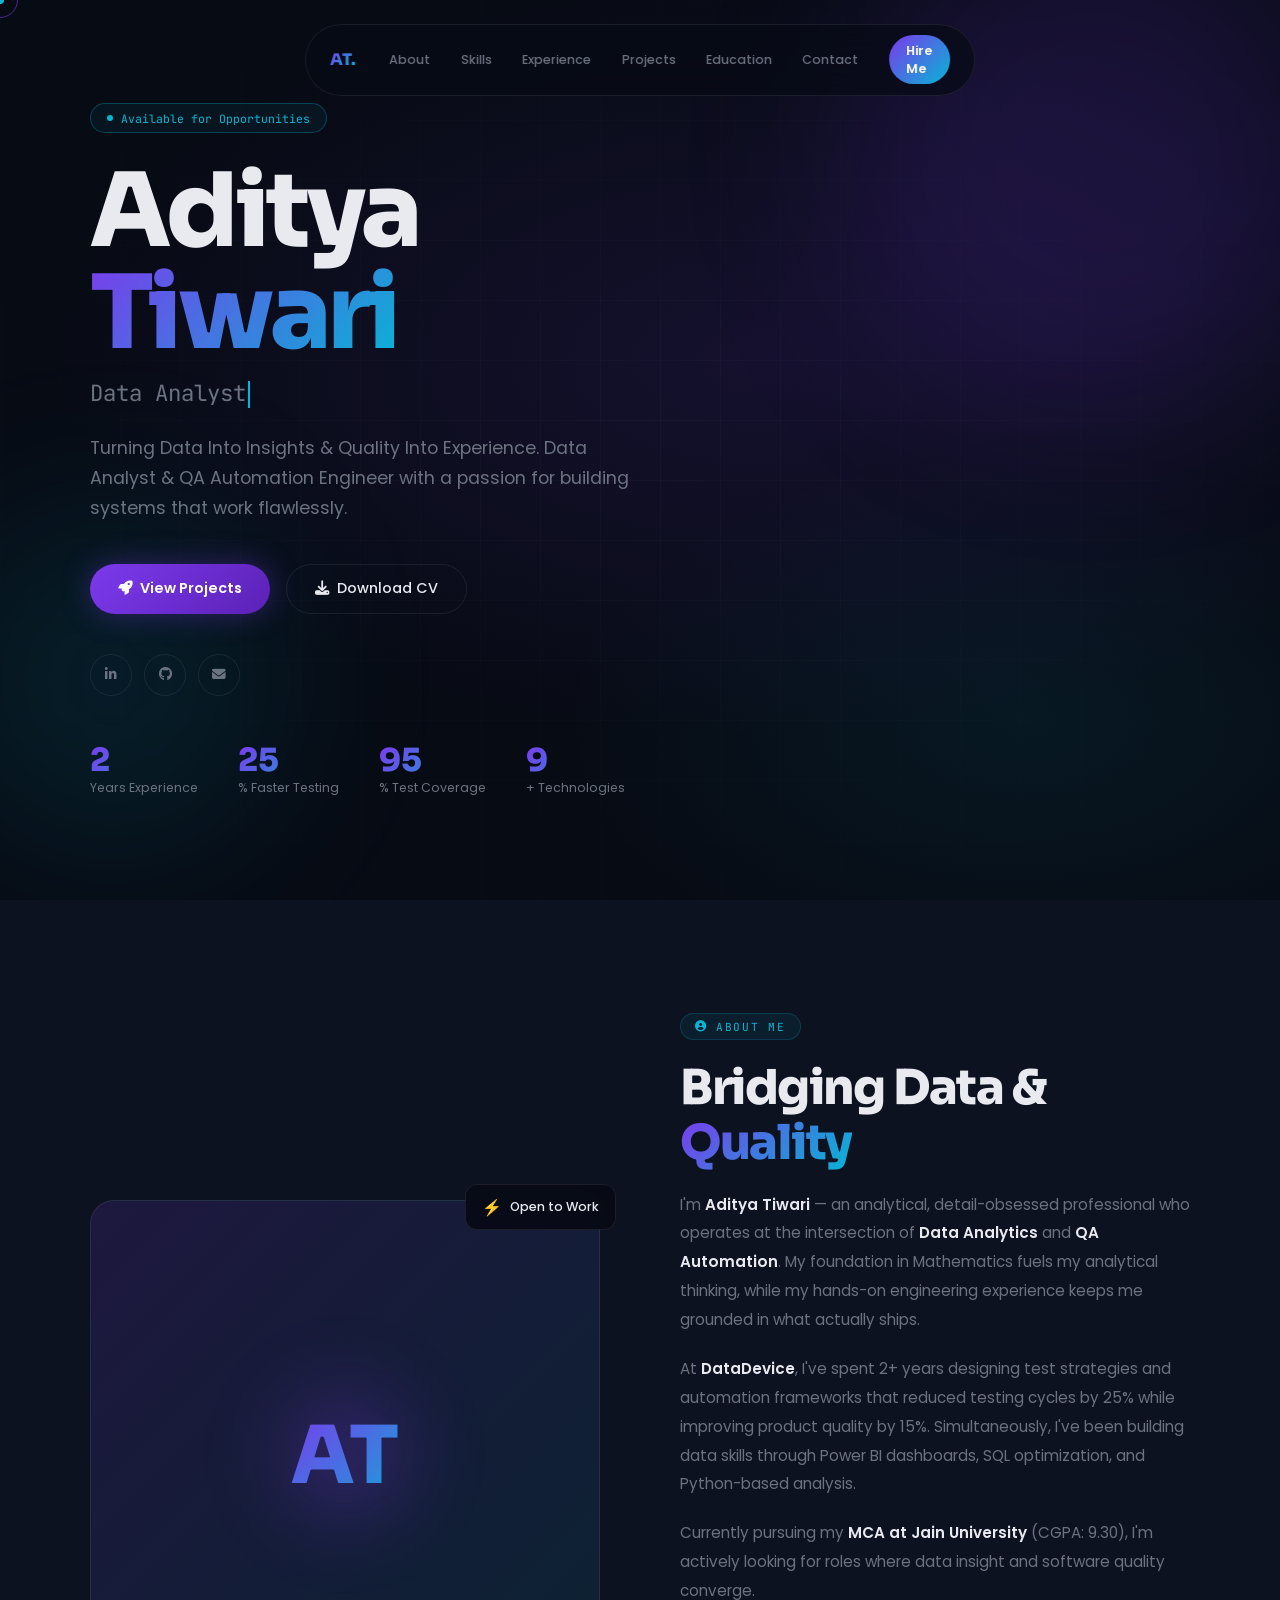
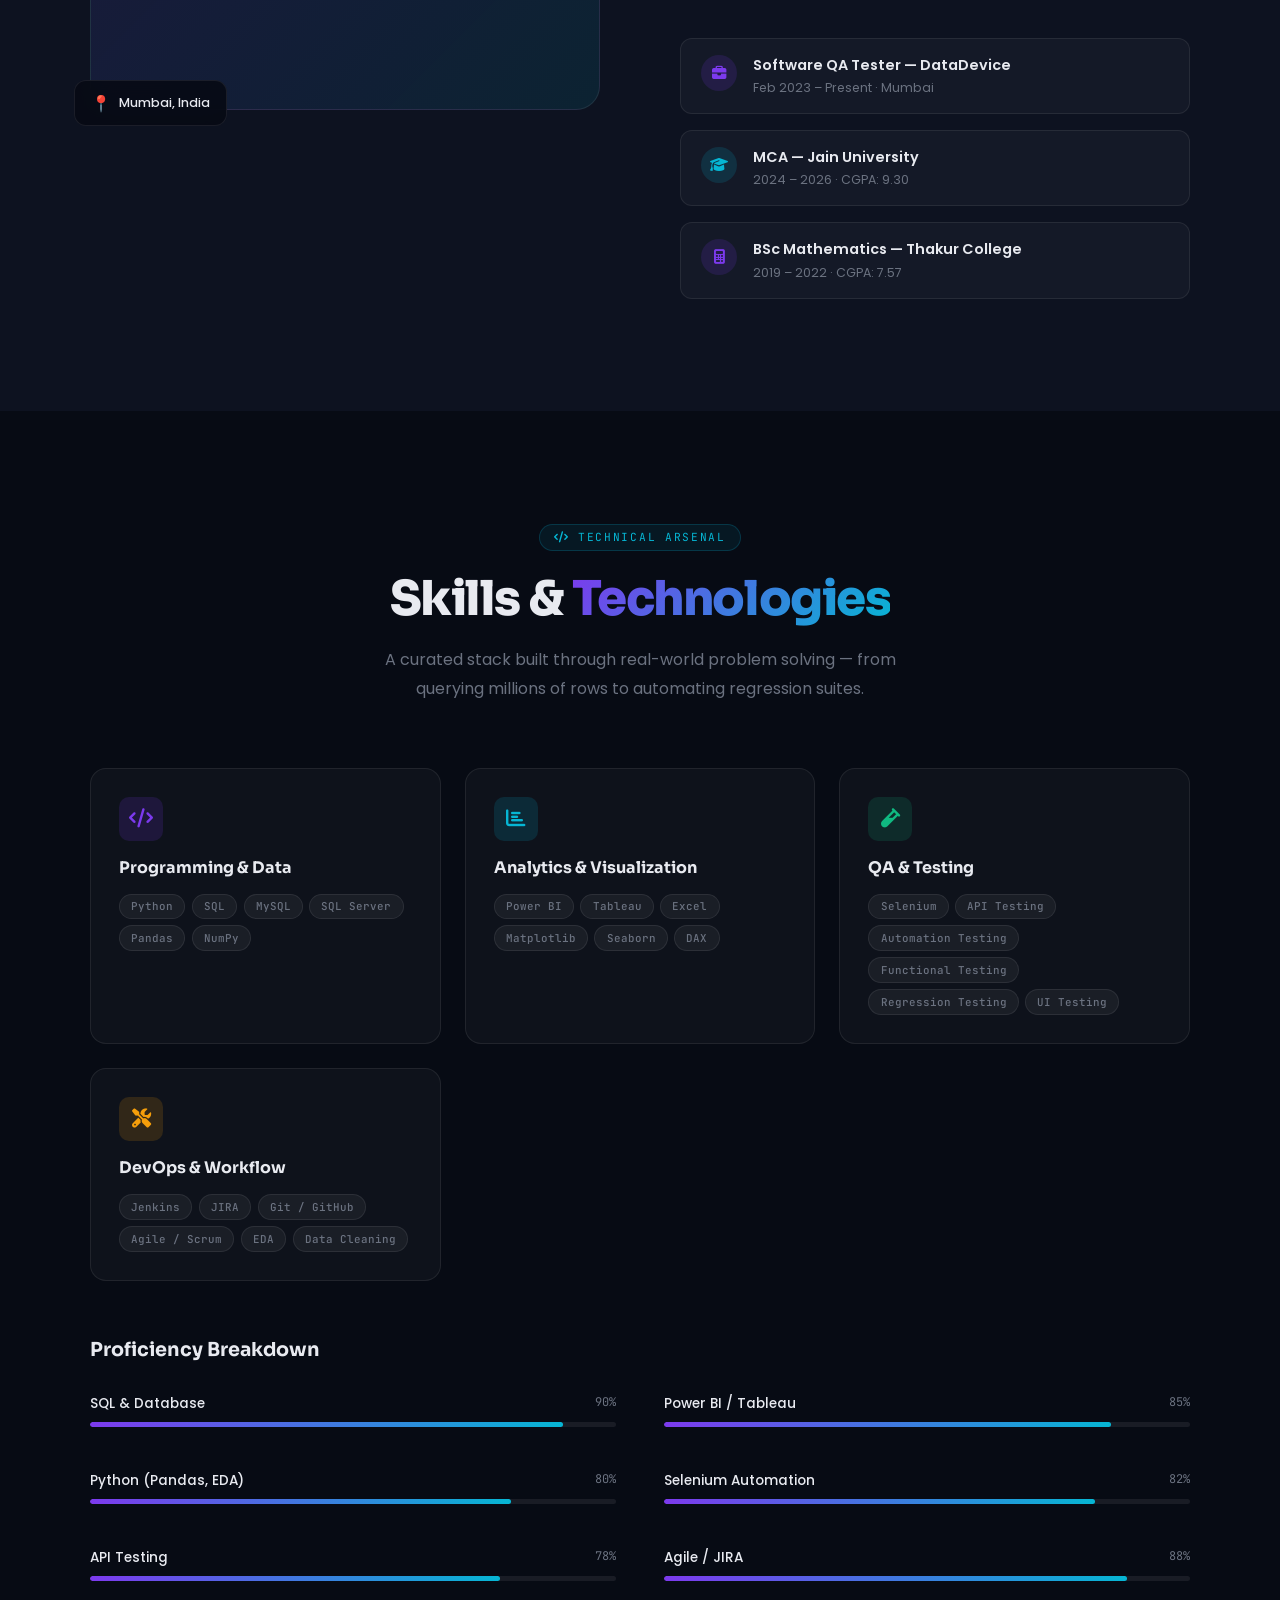
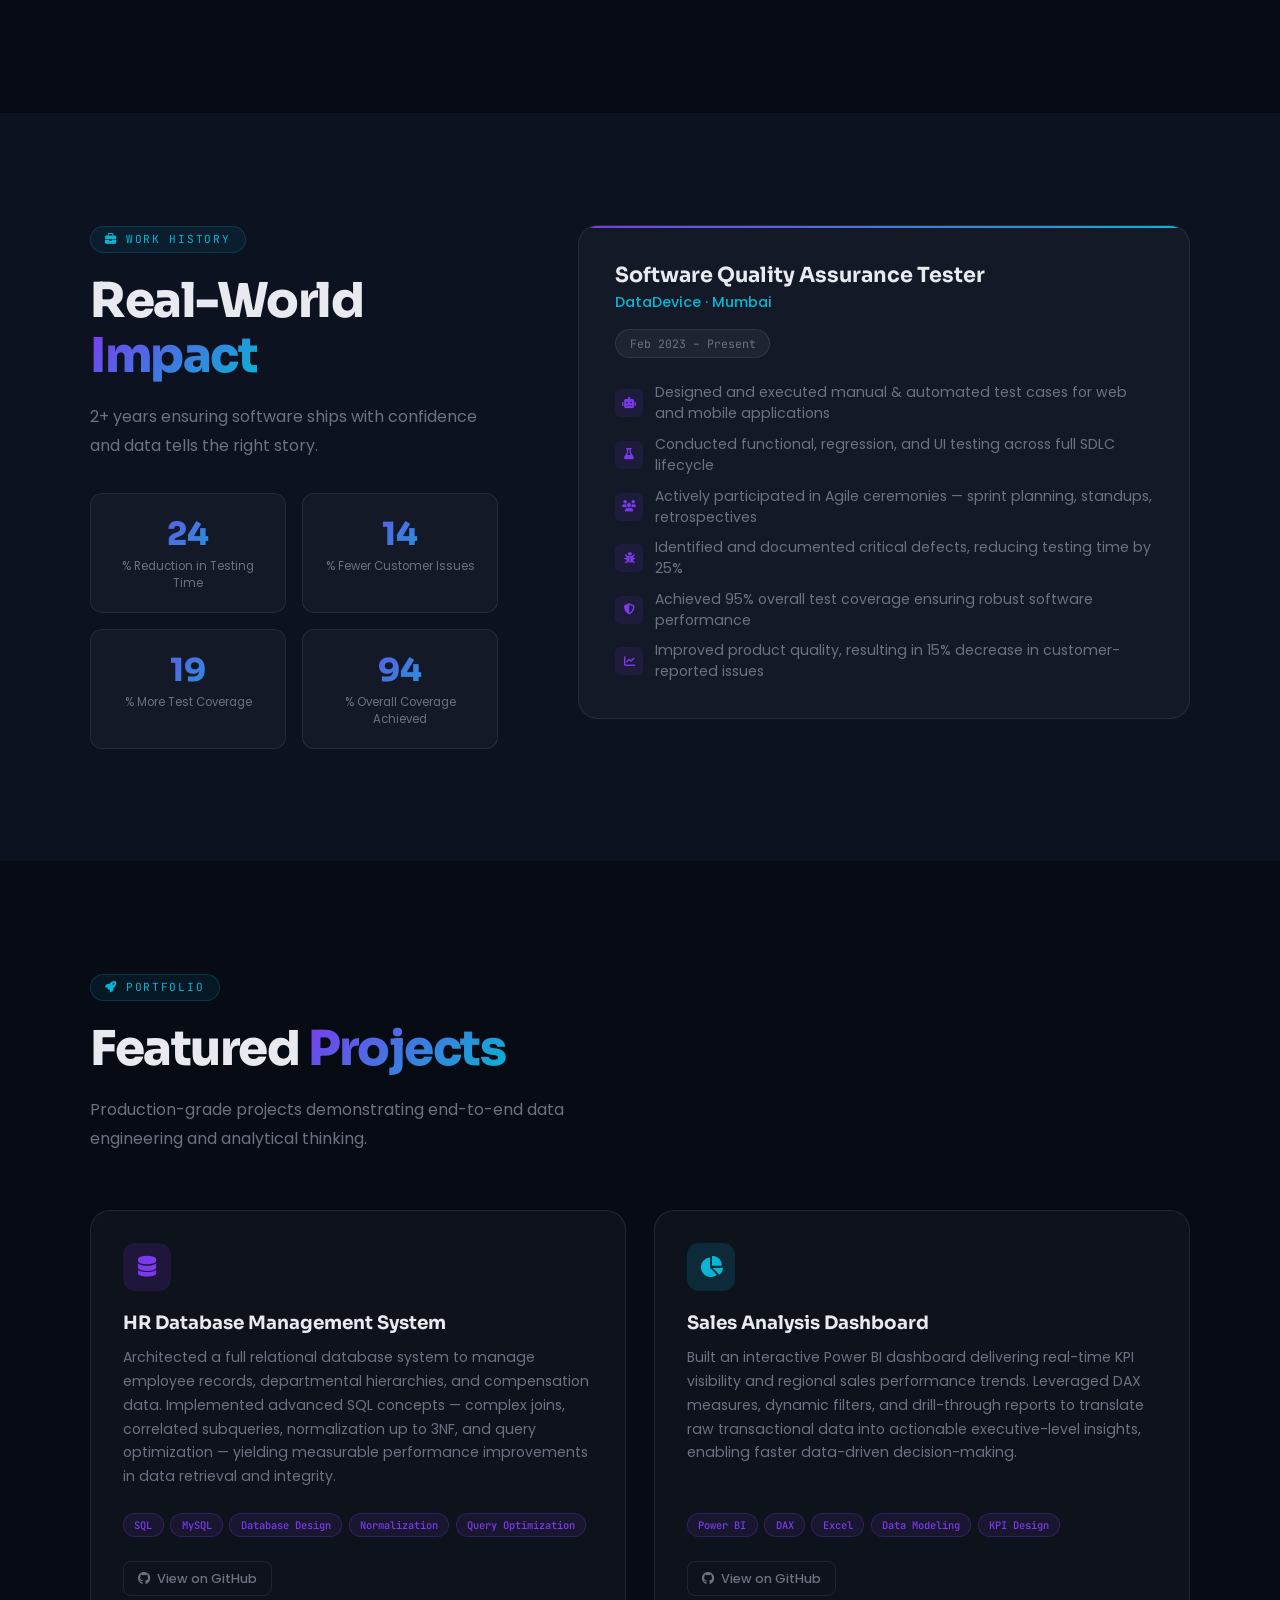
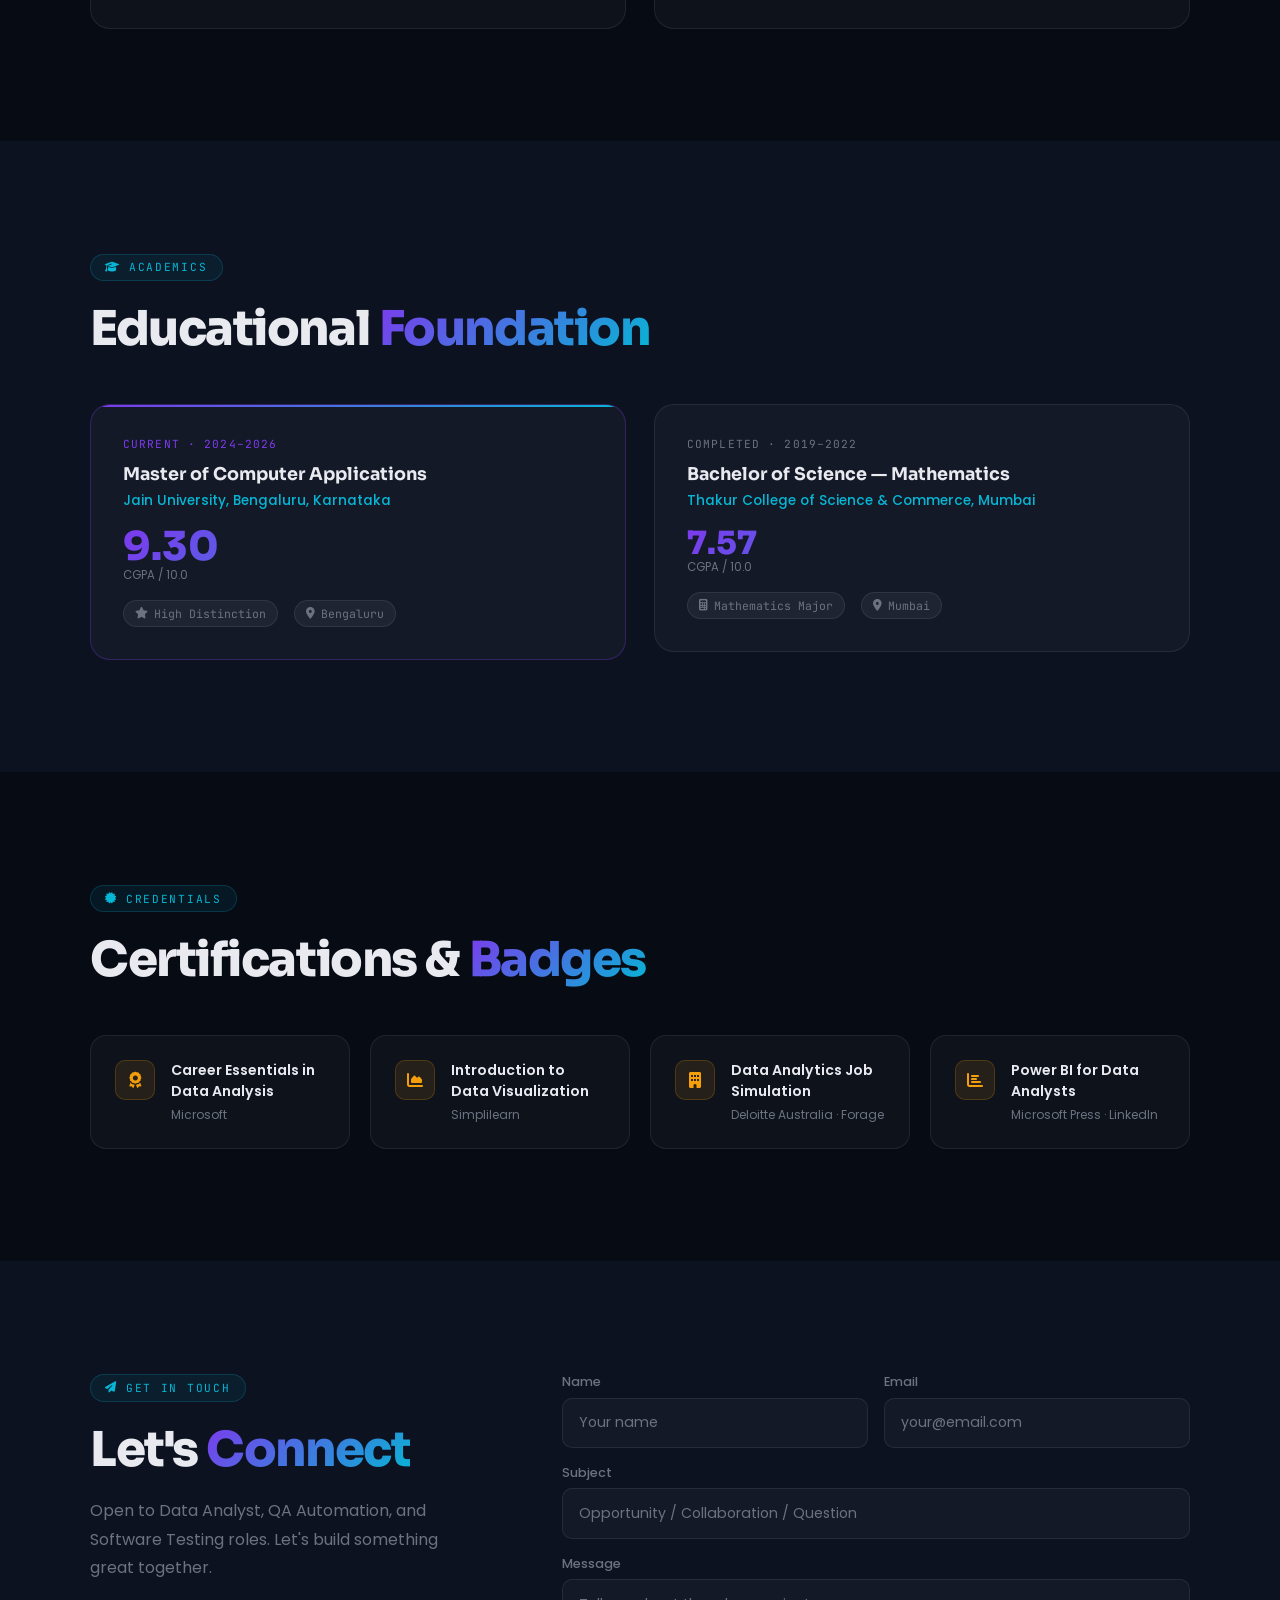
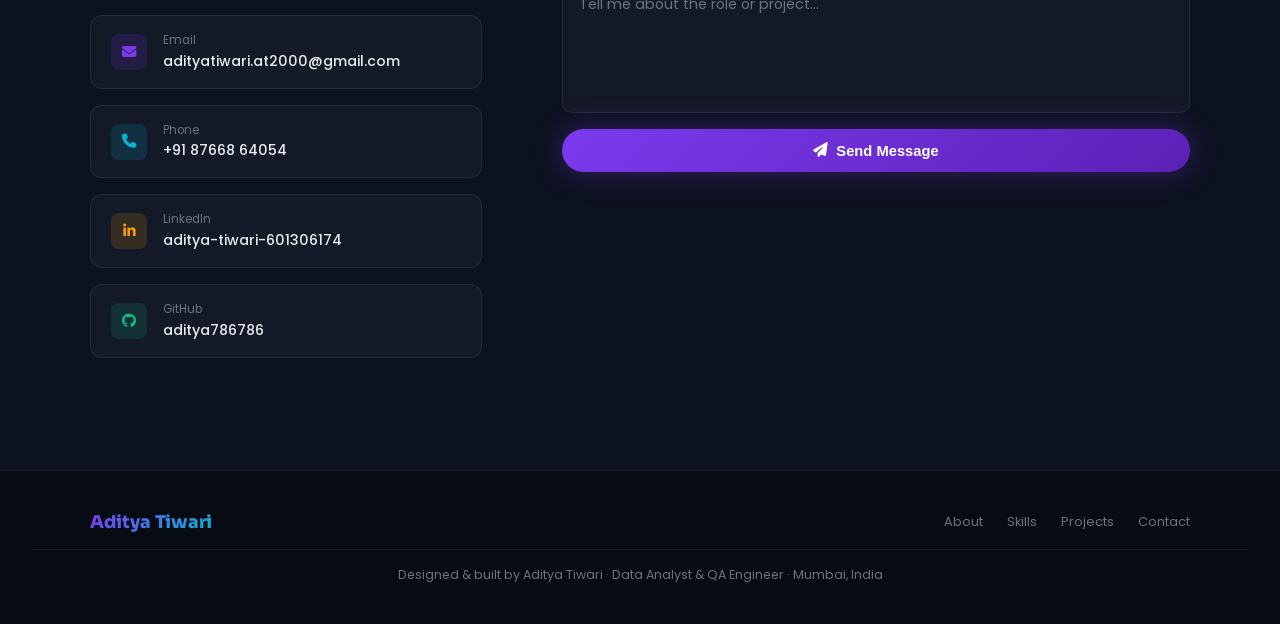
==== index.html @ 1dfd2769 "Add files via upload" ====
<!DOCTYPE HTML>
<html lang="en">
<head>
  <meta charset="utf-8"/>
  <meta name="viewport" content="width=device-width, initial-scale=1, user-scalable=no"/>
  <meta name="description" content="Aditya Tiwari – Data Analyst & QA Automation Engineer. Turning data into insights and quality into experience."/>
  <meta name="keywords" content="Data Analyst, QA Automation, Power BI, Python, SQL, Selenium, Mumbai"/>
  <meta name="author" content="Aditya Tiwari"/>
  <meta property="og:title" content="Aditya Tiwari | Data Analyst & QA Engineer"/>
  <meta property="og:description" content="Turning Data Into Insights & Quality Into Experience."/>
  <title>Aditya Tiwari | Data Analyst & QA Engineer</title>
  <link rel="preconnect" href="https://fonts.googleapis.com"/>
  <link rel="preconnect" href="https://fonts.gstatic.com" crossorigin/>
  <link href="https://fonts.googleapis.com/css2?family=Sora:wght@300;400;600;700;800&family=Poppins:wght@300;400;500;600&family=JetBrains+Mono:wght@400;500&display=swap" rel="stylesheet"/>
  <link rel="stylesheet" href="https://cdnjs.cloudflare.com/ajax/libs/font-awesome/6.5.0/css/all.min.css"/>
  <style>
    /* ─── CSS VARIABLES ─── */
    :root {
      --bg: #070b14;
      --bg2: #0d1220;
      --surface: rgba(255,255,255,0.03);
      --border: rgba(255,255,255,0.08);
      --purple: #7C3AED;
      --cyan: #06B6D4;
      --amber: #F59E0B;
      --text: #e8eaf0;
      --muted: #6b7280;
      --heading-font: 'Sora', sans-serif;
      --body-font: 'Poppins', sans-serif;
      --mono-font: 'JetBrains Mono', monospace;
      --radius: 16px;
      --glow-purple: 0 0 40px rgba(124,58,237,0.3);
      --glow-cyan: 0 0 40px rgba(6,182,212,0.3);
    }

    /* ─── RESET & BASE ─── */
    *, *::before, *::after { box-sizing: border-box; margin: 0; padding: 0; }
    html { scroll-behavior: smooth; scrollbar-width: thin; scrollbar-color: var(--purple) var(--bg2); }
    body {
      font-family: var(--body-font);
      background: var(--bg);
      color: var(--text);
      overflow-x: hidden;
      cursor: none;
    }
    a { color: inherit; text-decoration: none; }
    img { max-width: 100%; }
    ::selection { background: rgba(124,58,237,0.4); color: #fff; }

    /* ─── CUSTOM CURSOR ─── */
    #cursor-dot {
      width: 8px; height: 8px;
      background: var(--cyan);
      border-radius: 50%;
      position: fixed; top: 0; left: 0;
      pointer-events: none; z-index: 10000;
      transform: translate(-50%, -50%);
      transition: transform 0.1s;
      mix-blend-mode: screen;
    }
    #cursor-ring {
      width: 36px; height: 36px;
      border: 1.5px solid rgba(124,58,237,0.6);
      border-radius: 50%;
      position: fixed; top: 0; left: 0;
      pointer-events: none; z-index: 9999;
      transform: translate(-50%, -50%);
      transition: transform 0.18s cubic-bezier(.25,.46,.45,.94), width 0.25s, height 0.25s, border-color 0.25s;
    }
    body.cursor-hover #cursor-ring {
      width: 56px; height: 56px;
      border-color: var(--cyan);
    }

    /* ─── SCROLL PROGRESS ─── */
    #scroll-progress {
      position: fixed; top: 0; left: 0; height: 2px;
      background: linear-gradient(90deg, var(--purple), var(--cyan));
      z-index: 9998; width: 0%; transition: width 0.1s;
    }

    /* ─── LOADING SCREEN ─── */
    #loader {
      position: fixed; inset: 0; background: var(--bg);
      display: flex; flex-direction: column; align-items: center; justify-content: center;
      z-index: 99999; transition: opacity 0.6s, visibility 0.6s;
    }
    #loader.done { opacity: 0; visibility: hidden; }
    .loader-logo {
      font-family: var(--heading-font);
      font-size: 2rem; font-weight: 800;
      background: linear-gradient(135deg, var(--purple), var(--cyan));
      -webkit-background-clip: text; -webkit-text-fill-color: transparent;
      letter-spacing: -1px; margin-bottom: 2rem;
    }
    .loader-bar-wrap {
      width: 200px; height: 2px;
      background: rgba(255,255,255,0.1); border-radius: 2px; overflow: hidden;
    }
    .loader-bar {
      height: 100%; width: 0;
      background: linear-gradient(90deg, var(--purple), var(--cyan));
      animation: loadBar 1.8s cubic-bezier(.4,0,.2,1) forwards;
    }
    @keyframes loadBar { to { width: 100%; } }

    /* ─── FLOATING NAV ─── */
    #floating-nav {
      position: fixed; top: 1.5rem; left: 50%; transform: translateX(-50%);
      z-index: 1000;
      background: rgba(7,11,20,0.7);
      backdrop-filter: blur(24px);
      border: 1px solid var(--border);
      border-radius: 50px;
      padding: 0.65rem 1.5rem;
      display: flex; align-items: center; gap: 0.25rem;
      transition: box-shadow 0.3s;
    }
    #floating-nav:hover { box-shadow: 0 0 30px rgba(124,58,237,0.15); }
    .nav-logo {
      font-family: var(--heading-font);
      font-weight: 800; font-size: 1rem;
      background: linear-gradient(135deg, var(--purple), var(--cyan));
      -webkit-background-clip: text; -webkit-text-fill-color: transparent;
      margin-right: 1rem; white-space: nowrap;
    }
    .nav-links { display: flex; gap: 0.1rem; }
    .nav-links a {
      font-size: 0.78rem; font-weight: 500; color: var(--muted);
      padding: 0.4rem 0.9rem; border-radius: 50px;
      transition: color 0.2s, background 0.2s;
      white-space: nowrap;
    }
    .nav-links a:hover, .nav-links a.active {
      color: var(--text); background: rgba(255,255,255,0.07);
    }
    .nav-cta {
      margin-left: 0.5rem;
      background: linear-gradient(135deg, var(--purple), var(--cyan));
      color: #fff !important; font-weight: 600 !important;
      padding: 0.4rem 1.1rem !important; border-radius: 50px !important;
      font-size: 0.78rem !important;
      transition: opacity 0.2s, transform 0.2s !important;
    }
    .nav-cta:hover { opacity: 0.9; transform: scale(1.03); }

    /* ─── SECTION BASE ─── */
    section { padding: 7rem 2rem; position: relative; }
    .container { max-width: 1100px; margin: 0 auto; }
    .section-tag {
      display: inline-flex; align-items: center; gap: 0.5rem;
      font-family: var(--mono-font); font-size: 0.7rem; letter-spacing: 0.15em;
      color: var(--cyan); text-transform: uppercase;
      background: rgba(6,182,212,0.08); border: 1px solid rgba(6,182,212,0.2);
      padding: 0.35rem 0.9rem; border-radius: 50px; margin-bottom: 1.25rem;
    }
    .section-title {
      font-family: var(--heading-font);
      font-size: clamp(2rem, 4vw, 3rem);
      font-weight: 800; line-height: 1.15;
      letter-spacing: -0.03em; margin-bottom: 1.25rem;
    }
    .section-desc { color: var(--muted); line-height: 1.8; max-width: 560px; }
    .gradient-text {
      background: linear-gradient(135deg, var(--purple), var(--cyan));
      -webkit-background-clip: text; -webkit-text-fill-color: transparent;
    }

    /* ─── SCROLL REVEAL ─── */
    .reveal {
      opacity: 0; transform: translateY(32px);
      transition: opacity 0.7s cubic-bezier(.4,0,.2,1), transform 0.7s cubic-bezier(.4,0,.2,1);
    }
    .reveal.visible { opacity: 1; transform: none; }

    /* ─── HERO ─── */
    #hero {
      min-height: 100vh; display: flex; align-items: center;
      padding: 0 2rem; position: relative; overflow: hidden;
    }
    .hero-bg {
      position: absolute; inset: 0; pointer-events: none;
      background: radial-gradient(ellipse 80% 60% at 60% 40%, rgba(124,58,237,0.12) 0%, transparent 70%),
                  radial-gradient(ellipse 60% 50% at 80% 80%, rgba(6,182,212,0.08) 0%, transparent 60%);
    }
    .hero-grid {
      position: absolute; inset: 0; pointer-events: none;
      background-image: linear-gradient(rgba(255,255,255,0.025) 1px, transparent 1px),
                        linear-gradient(90deg, rgba(255,255,255,0.025) 1px, transparent 1px);
      background-size: 60px 60px;
      mask-image: radial-gradient(ellipse 70% 70% at 50% 50%, black, transparent);
    }
    .hero-orb {
      position: absolute; border-radius: 50%; filter: blur(80px); pointer-events: none;
    }
    .orb1 { width: 500px; height: 500px; background: rgba(124,58,237,0.15); top: -10%; right: -5%; animation: orb-float 8s ease-in-out infinite; }
    .orb2 { width: 350px; height: 350px; background: rgba(6,182,212,0.1); bottom: 5%; left: -5%; animation: orb-float 10s ease-in-out infinite reverse; }
    @keyframes orb-float { 0%,100% { transform: translateY(0) scale(1); } 50% { transform: translateY(-30px) scale(1.05); } }

    .hero-content { position: relative; z-index: 1; max-width: 1100px; margin: 0 auto; width: 100%; }
    .hero-badge {
      display: inline-flex; align-items: center; gap: 0.5rem;
      font-family: var(--mono-font); font-size: 0.72rem;
      color: var(--cyan); border: 1px solid rgba(6,182,212,0.3);
      background: rgba(6,182,212,0.06); padding: 0.4rem 1rem; border-radius: 50px;
      margin-bottom: 1.75rem; animation: fadeInDown 0.6s 0.3s both;
    }
    .hero-badge .dot { width: 6px; height: 6px; background: var(--cyan); border-radius: 50%; animation: pulse 1.5s infinite; }
    @keyframes pulse { 0%,100%{opacity:1;transform:scale(1)} 50%{opacity:0.5;transform:scale(1.3)} }

    .hero-name {
      font-family: var(--heading-font);
      font-size: clamp(3rem, 8vw, 6.5rem);
      font-weight: 800; line-height: 1.0; letter-spacing: -0.04em;
      margin-bottom: 0.75rem;
      animation: fadeInUp 0.7s 0.4s both;
    }
    .hero-name span {
      background: linear-gradient(135deg, var(--purple) 0%, var(--cyan) 100%);
      -webkit-background-clip: text; -webkit-text-fill-color: transparent;
    }

    .hero-role {
      font-family: var(--mono-font);
      font-size: clamp(1rem, 2.5vw, 1.4rem);
      color: var(--muted); margin-bottom: 1.5rem;
      min-height: 2rem;
      animation: fadeInUp 0.7s 0.5s both;
    }
    .hero-role .typed-cursor {
      display: inline-block; width: 2px; height: 1.2em;
      background: var(--cyan); margin-left: 2px;
      animation: blink 0.8s step-end infinite;
      vertical-align: text-bottom;
    }
    @keyframes blink { 50% { opacity: 0; } }

    .hero-tagline {
      font-size: 1.1rem; color: var(--muted); max-width: 540px; line-height: 1.7;
      margin-bottom: 2.5rem;
      animation: fadeInUp 0.7s 0.6s both;
    }
    .hero-ctas { display: flex; gap: 1rem; flex-wrap: wrap; animation: fadeInUp 0.7s 0.7s both; }
    .btn-primary {
      display: inline-flex; align-items: center; gap: 0.5rem;
      background: linear-gradient(135deg, var(--purple), #5b21b6);
      color: #fff; font-weight: 600; font-size: 0.9rem;
      padding: 0.85rem 1.75rem; border-radius: 50px;
      border: none; cursor: none;
      box-shadow: 0 0 30px rgba(124,58,237,0.35);
      transition: transform 0.2s, box-shadow 0.2s;
    }
    .btn-primary:hover { transform: translateY(-2px); box-shadow: 0 0 50px rgba(124,58,237,0.5); }
    .btn-secondary {
      display: inline-flex; align-items: center; gap: 0.5rem;
      background: transparent; color: var(--text); font-weight: 500; font-size: 0.9rem;
      padding: 0.85rem 1.75rem; border-radius: 50px;
      border: 1px solid var(--border); cursor: none;
      transition: border-color 0.2s, background 0.2s, transform 0.2s;
    }
    .btn-secondary:hover { border-color: var(--cyan); background: rgba(6,182,212,0.06); transform: translateY(-2px); }

    .hero-socials {
      display: flex; gap: 0.75rem; margin-top: 2.5rem;
      animation: fadeInUp 0.7s 0.85s both;
    }
    .hero-social {
      width: 42px; height: 42px; border-radius: 50%;
      border: 1px solid var(--border);
      display: flex; align-items: center; justify-content: center;
      font-size: 0.85rem; color: var(--muted);
      transition: border-color 0.2s, color 0.2s, background 0.2s, transform 0.2s;
    }
    .hero-social:hover { border-color: var(--purple); color: #fff; background: rgba(124,58,237,0.15); transform: translateY(-3px); }

    .hero-stats {
      display: flex; gap: 2.5rem; margin-top: 3rem; flex-wrap: wrap;
      animation: fadeInUp 0.7s 1s both;
    }
    .hero-stat-num {
      font-family: var(--heading-font); font-size: 2rem; font-weight: 800;
      background: linear-gradient(135deg, var(--purple), var(--cyan));
      -webkit-background-clip: text; -webkit-text-fill-color: transparent;
      line-height: 1;
    }
    .hero-stat-label { font-size: 0.78rem; color: var(--muted); margin-top: 0.2rem; }

    @keyframes fadeInDown { from { opacity: 0; transform: translateY(-20px); } to { opacity: 1; transform: none; } }
    @keyframes fadeInUp { from { opacity: 0; transform: translateY(20px); } to { opacity: 1; transform: none; } }

    /* ─── ABOUT ─── */
    #about { background: var(--bg2); }
    .about-grid { display: grid; grid-template-columns: 1fr 1fr; gap: 5rem; align-items: center; }
    .about-image-wrap {
      position: relative;
    }
    .about-image-frame {
      width: 100%; aspect-ratio: 1;
      border-radius: 24px;
      background: linear-gradient(135deg, rgba(124,58,237,0.15), rgba(6,182,212,0.1));
      border: 1px solid var(--border);
      display: flex; align-items: center; justify-content: center;
      position: relative; overflow: hidden;
    }
    .about-avatar {
      font-family: var(--heading-font);
      font-size: 5rem; font-weight: 800;
      background: linear-gradient(135deg, var(--purple), var(--cyan));
      -webkit-background-clip: text; -webkit-text-fill-color: transparent;
    }
    .about-glow {
      position: absolute; width: 200px; height: 200px;
      background: radial-gradient(circle, rgba(124,58,237,0.3), transparent 70%);
      border-radius: 50%; filter: blur(30px);
      animation: orb-float 6s ease-in-out infinite;
    }
    .about-badge-float {
      position: absolute; background: rgba(7,11,20,0.9);
      border: 1px solid var(--border); border-radius: 12px;
      padding: 0.6rem 1rem; display: flex; align-items: center; gap: 0.5rem;
      font-size: 0.78rem; font-weight: 500; backdrop-filter: blur(12px);
    }
    .about-badge-float.top-right { top: -1rem; right: -1rem; }
    .about-badge-float.bottom-left { bottom: -1rem; left: -1rem; }
    .badge-icon { font-size: 1rem; }

    .about-text p { color: var(--muted); line-height: 1.9; margin-bottom: 1.25rem; font-size: 0.95rem; }
    .about-text p strong { color: var(--text); font-weight: 600; }

    .about-timeline { margin-top: 2rem; display: flex; flex-direction: column; gap: 1rem; }
    .timeline-item {
      display: flex; gap: 1rem; align-items: flex-start;
      background: var(--surface); border: 1px solid var(--border);
      border-radius: 12px; padding: 1rem 1.25rem;
      transition: border-color 0.2s, transform 0.2s;
    }
    .timeline-item:hover { border-color: rgba(124,58,237,0.3); transform: translateX(4px); }
    .timeline-dot {
      width: 36px; height: 36px; border-radius: 50%; flex-shrink: 0;
      display: flex; align-items: center; justify-content: center;
      font-size: 0.9rem;
    }
    .timeline-dot.purple { background: rgba(124,58,237,0.15); color: var(--purple); }
    .timeline-dot.cyan { background: rgba(6,182,212,0.15); color: var(--cyan); }
    .timeline-info { font-size: 0.78rem; color: var(--muted); margin-top: 0.2rem; }

    /* ─── SKILLS ─── */
    #skills {}
    .skills-header { text-align: center; margin-bottom: 4rem; }
    .skills-header .section-desc { margin: 0 auto; }
    .skills-grid { display: grid; grid-template-columns: repeat(auto-fit, minmax(260px, 1fr)); gap: 1.5rem; }
    .skill-card {
      background: var(--surface);
      border: 1px solid var(--border);
      border-radius: var(--radius); padding: 1.75rem;
      transition: border-color 0.3s, transform 0.3s, box-shadow 0.3s;
      position: relative; overflow: hidden;
    }
    .skill-card::before {
      content: ''; position: absolute; inset: 0; opacity: 0;
      transition: opacity 0.3s;
      background: radial-gradient(ellipse at top left, rgba(124,58,237,0.08), transparent 60%);
    }
    .skill-card:hover { border-color: rgba(124,58,237,0.4); transform: translateY(-4px); box-shadow: var(--glow-purple); }
    .skill-card:hover::before { opacity: 1; }
    .skill-card-icon {
      width: 44px; height: 44px; border-radius: 10px;
      display: flex; align-items: center; justify-content: center;
      font-size: 1.2rem; margin-bottom: 1rem;
    }
    .icon-purple { background: rgba(124,58,237,0.15); color: var(--purple); }
    .icon-cyan { background: rgba(6,182,212,0.15); color: var(--cyan); }
    .icon-amber { background: rgba(245,158,11,0.15); color: var(--amber); }
    .icon-green { background: rgba(16,185,129,0.15); color: #10b981; }
    .skill-card-title { font-family: var(--heading-font); font-size: 1rem; font-weight: 700; margin-bottom: 1rem; }
    .skill-tags { display: flex; flex-wrap: wrap; gap: 0.4rem; }
    .skill-tag {
      font-family: var(--mono-font); font-size: 0.68rem; font-weight: 500;
      padding: 0.3rem 0.7rem; border-radius: 50px;
      background: rgba(255,255,255,0.05); border: 1px solid var(--border);
      color: var(--muted); transition: color 0.2s, border-color 0.2s;
    }
    .skill-card:hover .skill-tag { color: var(--text); border-color: rgba(124,58,237,0.3); }

    .skills-bars { margin-top: 4rem; }
    .skill-bar-row { display: grid; grid-template-columns: 1fr 1fr; gap: 1.5rem 3rem; }
    .skill-bar-item { margin-bottom: 1.25rem; }
    .skill-bar-header { display: flex; justify-content: space-between; margin-bottom: 0.5rem; font-size: 0.85rem; }
    .skill-bar-name { font-weight: 500; }
    .skill-bar-pct { font-family: var(--mono-font); font-size: 0.75rem; color: var(--muted); }
    .skill-bar-track {
      height: 5px; background: rgba(255,255,255,0.07); border-radius: 5px; overflow: hidden;
    }
    .skill-bar-fill {
      height: 100%; border-radius: 5px;
      background: linear-gradient(90deg, var(--purple), var(--cyan));
      width: 0; transition: width 1.2s cubic-bezier(.4,0,.2,1);
    }

    /* ─── EXPERIENCE ─── */
    #experience { background: var(--bg2); }
    .exp-grid { display: grid; grid-template-columns: 1fr 1.5fr; gap: 5rem; align-items: start; }
    .exp-meta .section-tag { margin-bottom: 1rem; }
    .metrics-grid { display: grid; grid-template-columns: 1fr 1fr; gap: 1rem; margin-top: 2rem; }
    .metric-card {
      background: var(--surface); border: 1px solid var(--border); border-radius: 12px;
      padding: 1.25rem; text-align: center;
      transition: border-color 0.2s, transform 0.2s;
    }
    .metric-card:hover { border-color: rgba(6,182,212,0.4); transform: translateY(-2px); }
    .metric-num {
      font-family: var(--heading-font); font-size: 2rem; font-weight: 800;
      background: linear-gradient(135deg, var(--purple), var(--cyan));
      -webkit-background-clip: text; -webkit-text-fill-color: transparent;
    }
    .metric-label { font-size: 0.72rem; color: var(--muted); margin-top: 0.25rem; }

    .exp-card {
      background: var(--surface); border: 1px solid var(--border); border-radius: 20px;
      padding: 2.25rem; position: relative; overflow: hidden;
    }
    .exp-card::before {
      content: ''; position: absolute; top: 0; left: 0; right: 0; height: 2px;
      background: linear-gradient(90deg, var(--purple), var(--cyan));
    }
    .exp-header { display: flex; justify-content: space-between; align-items: flex-start; margin-bottom: 1.5rem; flex-wrap: wrap; gap: 1rem; }
    .exp-role { font-family: var(--heading-font); font-size: 1.3rem; font-weight: 700; margin-bottom: 0.25rem; }
    .exp-company { font-size: 0.9rem; color: var(--cyan); font-weight: 500; }
    .exp-duration {
      font-family: var(--mono-font); font-size: 0.72rem; color: var(--muted);
      background: rgba(255,255,255,0.05); border: 1px solid var(--border);
      padding: 0.4rem 0.85rem; border-radius: 50px;
    }
    .exp-responsibilities { display: flex; flex-direction: column; gap: 0.6rem; }
    .exp-resp-item {
      display: flex; align-items: center; gap: 0.75rem;
      font-size: 0.88rem; color: var(--muted);
    }
    .resp-icon {
      width: 28px; height: 28px; border-radius: 6px; flex-shrink: 0;
      background: rgba(124,58,237,0.1); color: var(--purple);
      display: flex; align-items: center; justify-content: center; font-size: 0.7rem;
    }

    /* ─── PROJECTS ─── */
    #projects {}
    .projects-header { margin-bottom: 3.5rem; }
    .projects-grid { display: grid; grid-template-columns: repeat(auto-fit, minmax(320px, 1fr)); gap: 1.75rem; }
    .project-card {
      background: var(--surface); border: 1px solid var(--border); border-radius: 20px;
      padding: 2rem; display: flex; flex-direction: column;
      transition: border-color 0.3s, transform 0.3s, box-shadow 0.3s;
      position: relative; overflow: hidden;
    }
    .project-card::after {
      content: ''; position: absolute; inset: 0; opacity: 0;
      background: radial-gradient(ellipse at top right, rgba(6,182,212,0.06), transparent 70%);
      transition: opacity 0.3s; pointer-events: none;
    }
    .project-card:hover { border-color: rgba(6,182,212,0.35); transform: translateY(-6px); box-shadow: var(--glow-cyan); }
    .project-card:hover::after { opacity: 1; }
    .project-icon {
      width: 48px; height: 48px; border-radius: 12px;
      display: flex; align-items: center; justify-content: center;
      font-size: 1.3rem; margin-bottom: 1.25rem;
    }
    .project-title { font-family: var(--heading-font); font-size: 1.15rem; font-weight: 700; margin-bottom: 0.75rem; }
    .project-desc { font-size: 0.88rem; color: var(--muted); line-height: 1.7; flex: 1; margin-bottom: 1.5rem; }
    .project-techs { display: flex; flex-wrap: wrap; gap: 0.4rem; margin-bottom: 1.5rem; }
    .project-tech {
      font-family: var(--mono-font); font-size: 0.65rem; font-weight: 500;
      padding: 0.25rem 0.65rem; border-radius: 50px;
      background: rgba(124,58,237,0.1); border: 1px solid rgba(124,58,237,0.25);
      color: var(--purple);
    }
    .project-links { display: flex; gap: 0.75rem; }
    .project-link {
      display: inline-flex; align-items: center; gap: 0.4rem;
      font-size: 0.8rem; font-weight: 500; color: var(--muted);
      border: 1px solid var(--border); border-radius: 8px;
      padding: 0.45rem 0.9rem;
      transition: color 0.2s, border-color 0.2s, background 0.2s;
    }
    .project-link:hover { color: var(--cyan); border-color: var(--cyan); background: rgba(6,182,212,0.06); }

    /* ─── EDUCATION ─── */
    #education { background: var(--bg2); }
    .edu-grid { display: grid; grid-template-columns: 1fr 1fr; gap: 1.75rem; align-items: start; }
    .edu-card {
      background: var(--surface); border: 1px solid var(--border); border-radius: 20px;
      padding: 2rem; position: relative; overflow: hidden;
      transition: border-color 0.3s, transform 0.3s;
    }
    .edu-card:hover { border-color: rgba(124,58,237,0.4); transform: translateY(-4px); }
    .edu-card.featured { border-color: rgba(124,58,237,0.3); }
    .edu-card.featured::before {
      content: ''; position: absolute; top: 0; left: 0; right: 0; height: 2px;
      background: linear-gradient(90deg, var(--purple), var(--cyan));
    }
    .edu-degree { font-family: var(--heading-font); font-size: 1.1rem; font-weight: 700; margin-bottom: 0.4rem; }
    .edu-school { font-size: 0.85rem; color: var(--cyan); font-weight: 500; margin-bottom: 0.3rem; }
    .edu-meta { display: flex; gap: 1rem; margin-top: 1rem; flex-wrap: wrap; }
    .edu-pill {
      display: inline-flex; align-items: center; gap: 0.35rem;
      font-family: var(--mono-font); font-size: 0.72rem;
      background: rgba(255,255,255,0.05); border: 1px solid var(--border);
      padding: 0.3rem 0.7rem; border-radius: 50px; color: var(--muted);
    }
    .edu-cgpa {
      font-family: var(--heading-font); font-size: 2.5rem; font-weight: 800;
      background: linear-gradient(135deg, var(--purple), var(--cyan));
      -webkit-background-clip: text; -webkit-text-fill-color: transparent;
      margin-top: 1rem; line-height: 1;
    }
    .edu-cgpa-label { font-size: 0.72rem; color: var(--muted); }

    /* ─── CERTIFICATIONS ─── */
    #certifications {}
    .cert-grid { display: grid; grid-template-columns: repeat(auto-fit, minmax(240px, 1fr)); gap: 1.25rem; }
    .cert-card {
      background: var(--surface); border: 1px solid var(--border); border-radius: 16px;
      padding: 1.5rem; display: flex; align-items: flex-start; gap: 1rem;
      transition: border-color 0.3s, transform 0.3s;
    }
    .cert-card:hover { border-color: rgba(245,158,11,0.4); transform: translateY(-3px); }
    .cert-badge {
      width: 40px; height: 40px; border-radius: 10px; flex-shrink: 0;
      background: rgba(245,158,11,0.1); border: 1px solid rgba(245,158,11,0.2);
      display: flex; align-items: center; justify-content: center;
      font-size: 1rem; color: var(--amber);
    }
    .cert-name { font-size: 0.88rem; font-weight: 600; margin-bottom: 0.25rem; }
    .cert-issuer { font-size: 0.75rem; color: var(--muted); }

    /* ─── CONTACT ─── */
    #contact { background: var(--bg2); }
    .contact-wrap {
      display: grid; grid-template-columns: 1fr 1.2fr; gap: 5rem; align-items: start;
    }
    .contact-info { display: flex; flex-direction: column; gap: 1rem; margin-top: 2rem; }
    .contact-item {
      display: flex; align-items: center; gap: 1rem;
      background: var(--surface); border: 1px solid var(--border);
      border-radius: 12px; padding: 1rem 1.25rem;
      transition: border-color 0.2s, transform 0.2s;
    }
    .contact-item:hover { border-color: rgba(124,58,237,0.3); transform: translateX(4px); }
    .contact-item-icon {
      width: 36px; height: 36px; border-radius: 8px; flex-shrink: 0;
      display: flex; align-items: center; justify-content: center; font-size: 0.9rem;
    }
    .contact-item-label { font-size: 0.72rem; color: var(--muted); margin-bottom: 0.1rem; }
    .contact-item-val { font-size: 0.88rem; font-weight: 500; }

    .contact-form { display: flex; flex-direction: column; gap: 1rem; }
    .form-group { display: flex; flex-direction: column; gap: 0.4rem; }
    .form-group label { font-size: 0.8rem; font-weight: 500; color: var(--muted); }
    .form-group input, .form-group textarea {
      background: var(--surface); border: 1px solid var(--border);
      border-radius: 10px; padding: 0.85rem 1rem;
      color: var(--text); font-family: var(--body-font); font-size: 0.88rem;
      outline: none; transition: border-color 0.2s, box-shadow 0.2s;
      resize: none;
    }
    .form-group input:focus, .form-group textarea:focus {
      border-color: rgba(124,58,237,0.5); box-shadow: 0 0 0 3px rgba(124,58,237,0.1);
    }
    .form-group input::placeholder, .form-group textarea::placeholder { color: var(--muted); }
    .form-grid { display: grid; grid-template-columns: 1fr 1fr; gap: 1rem; }

    /* ─── FOOTER ─── */
    footer {
      background: var(--bg); border-top: 1px solid var(--border);
      padding: 2.5rem 2rem; text-align: center;
    }
    .footer-inner { max-width: 1100px; margin: 0 auto; display: flex; justify-content: space-between; align-items: center; flex-wrap: wrap; gap: 1rem; }
    .footer-logo {
      font-family: var(--heading-font); font-size: 1.1rem; font-weight: 800;
      background: linear-gradient(135deg, var(--purple), var(--cyan));
      -webkit-background-clip: text; -webkit-text-fill-color: transparent;
    }
    .footer-links { display: flex; gap: 1.5rem; }
    .footer-links a { font-size: 0.8rem; color: var(--muted); transition: color 0.2s; }
    .footer-links a:hover { color: var(--text); }
    .footer-copy { font-size: 0.78rem; color: var(--muted); width: 100%; text-align: center; margin-top: 1rem; padding-top: 1rem; border-top: 1px solid var(--border); }

    /* ─── RESPONSIVE ─── */
    @media (max-width: 900px) {
      .about-grid, .exp-grid, .contact-wrap, .edu-grid { grid-template-columns: 1fr; gap: 2.5rem; }
      .about-image-wrap { max-width: 300px; margin: 0 auto; }
      #floating-nav .nav-links { display: none; }
      .hero-name { font-size: clamp(2.5rem, 10vw, 4rem); }
      .skill-bar-row { grid-template-columns: 1fr; }
      .form-grid { grid-template-columns: 1fr; }
    }
    @media (max-width: 600px) {
      section { padding: 5rem 1.25rem; }
      .hero-stats { gap: 1.5rem; }
      .metrics-grid { grid-template-columns: 1fr 1fr; }
    }
  </style>
</head>
<body>

<!-- Cursor -->
<div id="cursor-dot"></div>
<div id="cursor-ring"></div>

<!-- Scroll Progress -->
<div id="scroll-progress"></div>

<!-- Loader -->
<div id="loader">
  <div class="loader-logo">AT.</div>
  <div class="loader-bar-wrap"><div class="loader-bar"></div></div>
</div>

<!-- Floating Nav -->
<nav id="floating-nav">
  <span class="nav-logo">AT.</span>
  <div class="nav-links">
    <a href="#about">About</a>
    <a href="#skills">Skills</a>
    <a href="#experience">Experience</a>
    <a href="#projects">Projects</a>
    <a href="#education">Education</a>
    <a href="#contact">Contact</a>
  </div>
  <a href="#contact" class="nav-links"><a href="#contact" class="nav-cta">Hire Me</a></a>
</nav>

<!-- ═══ HERO ═══ -->
<section id="hero">
  <div class="hero-bg"></div>
  <div class="hero-grid"></div>
  <div class="hero-orb orb1"></div>
  <div class="hero-orb orb2"></div>

  <div class="hero-content container">
    <div class="hero-badge">
      <span class="dot"></span>
      Available for Opportunities
    </div>

    <h1 class="hero-name">
      Aditya<br/><span>Tiwari</span>
    </h1>

    <div class="hero-role">
      <span id="typed-text"></span><span class="typed-cursor"></span>
    </div>

    <p class="hero-tagline">
      Turning Data Into Insights & Quality Into Experience.
      Data Analyst & QA Automation Engineer with a passion for building systems that work flawlessly.
    </p>

    <div class="hero-ctas">
      <a href="#projects" class="btn-primary"><i class="fas fa-rocket"></i> View Projects</a>
      <a href="Aditya_Tiwari_2026.pdf" download="Aditya_Tiwari_2026.pdf" class="btn-secondary"><i class="fas fa-download"></i> Download CV</a>
    </div>

    <div class="hero-socials">
      <a href="https://www.linkedin.com/in/aditya-tiwari-601306174" target="_blank" class="hero-social"><i class="fab fa-linkedin-in"></i></a>
      <a href="https://github.com/aditya786786" target="_blank" class="hero-social"><i class="fab fa-github"></i></a>
      <a href="mailto:adityatiwari.at2000@gmail.com" class="hero-social"><i class="fas fa-envelope"></i></a>
    </div>

    <div class="hero-stats">
      <div>
        <div class="hero-stat-num" data-count="2">0</div>
        <div class="hero-stat-label">Years Experience</div>
      </div>
      <div>
        <div class="hero-stat-num" data-count="25">0</div>
        <div class="hero-stat-label">% Faster Testing</div>
      </div>
      <div>
        <div class="hero-stat-num" data-count="95">0</div>
        <div class="hero-stat-label">% Test Coverage</div>
      </div>
      <div>
        <div class="hero-stat-num" data-count="9">0</div>
        <div class="hero-stat-label">+ Technologies</div>
      </div>
    </div>
  </div>
</section>

<!-- ═══ ABOUT ═══ -->
<section id="about">
  <div class="container">
    <div class="about-grid">
      <div class="about-image-wrap reveal">
        <div class="about-image-frame">
          <div class="about-glow"></div>
          <div class="about-avatar">AT</div>
        </div>
        <div class="about-badge-float top-right">
          <span class="badge-icon">⚡</span>
          <span>Open to Work</span>
        </div>
        <div class="about-badge-float bottom-left">
          <span class="badge-icon">📍</span>
          <span>Mumbai, India</span>
        </div>
      </div>

      <div class="about-text reveal">
        <div class="section-tag"><i class="fas fa-user-circle"></i> About Me</div>
        <h2 class="section-title">Bridging Data & <span class="gradient-text">Quality</span></h2>
        <p>I'm <strong>Aditya Tiwari</strong> — an analytical, detail-obsessed professional who operates at the intersection of <strong>Data Analytics</strong> and <strong>QA Automation</strong>. My foundation in Mathematics fuels my analytical thinking, while my hands-on engineering experience keeps me grounded in what actually ships.</p>
        <p>At <strong>DataDevice</strong>, I've spent 2+ years designing test strategies and automation frameworks that reduced testing cycles by 25% while improving product quality by 15%. Simultaneously, I've been building data skills through Power BI dashboards, SQL optimization, and Python-based analysis.</p>
        <p>Currently pursuing my <strong>MCA at Jain University</strong> (CGPA: 9.30), I'm actively looking for roles where data insight and software quality converge.</p>

        <div class="about-timeline">
          <div class="timeline-item">
            <div class="timeline-dot purple"><i class="fas fa-briefcase"></i></div>
            <div>
              <div style="font-size:0.9rem;font-weight:600;">Software QA Tester — DataDevice</div>
              <div class="timeline-info">Feb 2023 – Present · Mumbai</div>
            </div>
          </div>
          <div class="timeline-item">
            <div class="timeline-dot cyan"><i class="fas fa-graduation-cap"></i></div>
            <div>
              <div style="font-size:0.9rem;font-weight:600;">MCA — Jain University</div>
              <div class="timeline-info">2024 – 2026 · CGPA: 9.30</div>
            </div>
          </div>
          <div class="timeline-item">
            <div class="timeline-dot purple"><i class="fas fa-calculator"></i></div>
            <div>
              <div style="font-size:0.9rem;font-weight:600;">BSc Mathematics — Thakur College</div>
              <div class="timeline-info">2019 – 2022 · CGPA: 7.57</div>
            </div>
          </div>
        </div>
      </div>
    </div>
  </div>
</section>

<!-- ═══ SKILLS ═══ -->
<section id="skills">
  <div class="container">
    <div class="skills-header reveal">
      <div class="section-tag"><i class="fas fa-code"></i> Technical Arsenal</div>
      <h2 class="section-title">Skills & <span class="gradient-text">Technologies</span></h2>
      <p class="section-desc">A curated stack built through real-world problem solving — from querying millions of rows to automating regression suites.</p>
    </div>

    <div class="skills-grid">
      <div class="skill-card reveal">
        <div class="skill-card-icon icon-purple"><i class="fas fa-code"></i></div>
        <div class="skill-card-title">Programming & Data</div>
        <div class="skill-tags">
          <span class="skill-tag">Python</span>
          <span class="skill-tag">SQL</span>
          <span class="skill-tag">MySQL</span>
          <span class="skill-tag">SQL Server</span>
          <span class="skill-tag">Pandas</span>
          <span class="skill-tag">NumPy</span>
        </div>
      </div>
      <div class="skill-card reveal">
        <div class="skill-card-icon icon-cyan"><i class="fas fa-chart-bar"></i></div>
        <div class="skill-card-title">Analytics & Visualization</div>
        <div class="skill-tags">
          <span class="skill-tag">Power BI</span>
          <span class="skill-tag">Tableau</span>
          <span class="skill-tag">Excel</span>
          <span class="skill-tag">Matplotlib</span>
          <span class="skill-tag">Seaborn</span>
          <span class="skill-tag">DAX</span>
        </div>
      </div>
      <div class="skill-card reveal">
        <div class="skill-card-icon icon-green"><i class="fas fa-vial"></i></div>
        <div class="skill-card-title">QA & Testing</div>
        <div class="skill-tags">
          <span class="skill-tag">Selenium</span>
          <span class="skill-tag">API Testing</span>
          <span class="skill-tag">Automation Testing</span>
          <span class="skill-tag">Functional Testing</span>
          <span class="skill-tag">Regression Testing</span>
          <span class="skill-tag">UI Testing</span>
        </div>
      </div>
      <div class="skill-card reveal">
        <div class="skill-card-icon icon-amber"><i class="fas fa-tools"></i></div>
        <div class="skill-card-title">DevOps & Workflow</div>
        <div class="skill-tags">
          <span class="skill-tag">Jenkins</span>
          <span class="skill-tag">JIRA</span>
          <span class="skill-tag">Git / GitHub</span>
          <span class="skill-tag">Agile / Scrum</span>
          <span class="skill-tag">EDA</span>
          <span class="skill-tag">Data Cleaning</span>
        </div>
      </div>
    </div>

    <div class="skills-bars reveal" style="margin-top: 3.5rem;">
      <h3 style="font-family:var(--heading-font);font-size:1.2rem;font-weight:700;margin-bottom:2rem;">Proficiency Breakdown</h3>
      <div class="skill-bar-row">
        <div class="skill-bar-item">
          <div class="skill-bar-header"><span class="skill-bar-name">SQL & Database</span><span class="skill-bar-pct">90%</span></div>
          <div class="skill-bar-track"><div class="skill-bar-fill" data-width="90"></div></div>
        </div>
        <div class="skill-bar-item">
          <div class="skill-bar-header"><span class="skill-bar-name">Power BI / Tableau</span><span class="skill-bar-pct">85%</span></div>
          <div class="skill-bar-track"><div class="skill-bar-fill" data-width="85"></div></div>
        </div>
        <div class="skill-bar-item">
          <div class="skill-bar-header"><span class="skill-bar-name">Python (Pandas, EDA)</span><span class="skill-bar-pct">80%</span></div>
          <div class="skill-bar-track"><div class="skill-bar-fill" data-width="80"></div></div>
        </div>
        <div class="skill-bar-item">
          <div class="skill-bar-header"><span class="skill-bar-name">Selenium Automation</span><span class="skill-bar-pct">82%</span></div>
          <div class="skill-bar-track"><div class="skill-bar-fill" data-width="82"></div></div>
        </div>
        <div class="skill-bar-item">
          <div class="skill-bar-header"><span class="skill-bar-name">API Testing</span><span class="skill-bar-pct">78%</span></div>
          <div class="skill-bar-track"><div class="skill-bar-fill" data-width="78"></div></div>
        </div>
        <div class="skill-bar-item">
          <div class="skill-bar-header"><span class="skill-bar-name">Agile / JIRA</span><span class="skill-bar-pct">88%</span></div>
          <div class="skill-bar-track"><div class="skill-bar-fill" data-width="88"></div></div>
        </div>
      </div>
    </div>
  </div>
</section>

<!-- ═══ EXPERIENCE ═══ -->
<section id="experience">
  <div class="container">
    <div class="exp-grid">
      <div class="reveal">
        <div class="section-tag"><i class="fas fa-briefcase"></i> Work History</div>
        <h2 class="section-title">Real-World <span class="gradient-text">Impact</span></h2>
        <p class="section-desc">2+ years ensuring software ships with confidence and data tells the right story.</p>
        <div class="metrics-grid">
          <div class="metric-card">
            <div class="metric-num" data-count="25">0</div>
            <div class="metric-label">% Reduction in Testing Time</div>
          </div>
          <div class="metric-card">
            <div class="metric-num" data-count="15">0</div>
            <div class="metric-label">% Fewer Customer Issues</div>
          </div>
          <div class="metric-card">
            <div class="metric-num" data-count="20">0</div>
            <div class="metric-label">% More Test Coverage</div>
          </div>
          <div class="metric-card">
            <div class="metric-num" data-count="95">0</div>
            <div class="metric-label">% Overall Coverage Achieved</div>
          </div>
        </div>
      </div>

      <div class="exp-card reveal">
        <div class="exp-header">
          <div>
            <div class="exp-role">Software Quality Assurance Tester</div>
            <div class="exp-company">DataDevice · Mumbai</div>
          </div>
          <div class="exp-duration">Feb 2023 – Present</div>
        </div>
        <div class="exp-responsibilities">
          <div class="exp-resp-item">
            <div class="resp-icon"><i class="fas fa-robot"></i></div>
            Designed and executed manual & automated test cases for web and mobile applications
          </div>
          <div class="exp-resp-item">
            <div class="resp-icon"><i class="fas fa-flask"></i></div>
            Conducted functional, regression, and UI testing across full SDLC lifecycle
          </div>
          <div class="exp-resp-item">
            <div class="resp-icon"><i class="fas fa-users"></i></div>
            Actively participated in Agile ceremonies — sprint planning, standups, retrospectives
          </div>
          <div class="exp-resp-item">
            <div class="resp-icon"><i class="fas fa-bug"></i></div>
            Identified and documented critical defects, reducing testing time by 25%
          </div>
          <div class="exp-resp-item">
            <div class="resp-icon"><i class="fas fa-shield-alt"></i></div>
            Achieved 95% overall test coverage ensuring robust software performance
          </div>
          <div class="exp-resp-item">
            <div class="resp-icon"><i class="fas fa-chart-line"></i></div>
            Improved product quality, resulting in 15% decrease in customer-reported issues
          </div>
        </div>
      </div>
    </div>
  </div>
</section>

<!-- ═══ PROJECTS ═══ -->
<section id="projects">
  <div class="container">
    <div class="projects-header reveal">
      <div class="section-tag"><i class="fas fa-rocket"></i> Portfolio</div>
      <h2 class="section-title">Featured <span class="gradient-text">Projects</span></h2>
      <p class="section-desc">Production-grade projects demonstrating end-to-end data engineering and analytical thinking.</p>
    </div>

    <div class="projects-grid">
      <div class="project-card reveal">
        <div class="project-icon icon-purple"><i class="fas fa-database"></i></div>
        <div class="project-title">HR Database Management System</div>
        <div class="project-desc">
          Architected a full relational database system to manage employee records, departmental hierarchies, and compensation data. Implemented advanced SQL concepts — complex joins, correlated subqueries, normalization up to 3NF, and query optimization — yielding measurable performance improvements in data retrieval and integrity.
        </div>
        <div class="project-techs">
          <span class="project-tech">SQL</span>
          <span class="project-tech">MySQL</span>
          <span class="project-tech">Database Design</span>
          <span class="project-tech">Normalization</span>
          <span class="project-tech">Query Optimization</span>
        </div>
        <div class="project-links">
          <a href="https://github.com/aditya786786/HR-Database-Management-System-Using-SQL" target="_blank" class="project-link">
            <i class="fab fa-github"></i> View on GitHub
          </a>
        </div>
      </div>

      <div class="project-card reveal">
        <div class="project-icon icon-cyan"><i class="fas fa-chart-pie"></i></div>
        <div class="project-title">Sales Analysis Dashboard</div>
        <div class="project-desc">
          Built an interactive Power BI dashboard delivering real-time KPI visibility and regional sales performance trends. Leveraged DAX measures, dynamic filters, and drill-through reports to translate raw transactional data into actionable executive-level insights, enabling faster data-driven decision-making.
        </div>
        <div class="project-techs">
          <span class="project-tech">Power BI</span>
          <span class="project-tech">DAX</span>
          <span class="project-tech">Excel</span>
          <span class="project-tech">Data Modeling</span>
          <span class="project-tech">KPI Design</span>
        </div>
        <div class="project-links">
          <a href="https://github.com/aditya786786/sales-analysis-dashboard" target="_blank" class="project-link">
            <i class="fab fa-github"></i> View on GitHub
          </a>
        </div>
      </div>
    </div>
  </div>
</section>

<!-- ═══ EDUCATION ═══ -->
<section id="education">
  <div class="container">
    <div class="reveal" style="margin-bottom:3rem;">
      <div class="section-tag"><i class="fas fa-graduation-cap"></i> Academics</div>
      <h2 class="section-title">Educational <span class="gradient-text">Foundation</span></h2>
    </div>
    <div class="edu-grid">
      <div class="edu-card featured reveal">
        <div style="font-family:var(--mono-font);font-size:0.7rem;color:var(--purple);margin-bottom:0.75rem;letter-spacing:0.1em;">CURRENT · 2024–2026</div>
        <div class="edu-degree">Master of Computer Applications</div>
        <div class="edu-school">Jain University, Bengaluru, Karnataka</div>
        <div class="edu-cgpa">9.30</div>
        <div class="edu-cgpa-label">CGPA / 10.0</div>
        <div class="edu-meta">
          <span class="edu-pill"><i class="fas fa-star"></i> High Distinction</span>
          <span class="edu-pill"><i class="fas fa-map-marker-alt"></i> Bengaluru</span>
        </div>
      </div>
      <div class="edu-card reveal">
        <div style="font-family:var(--mono-font);font-size:0.7rem;color:var(--muted);margin-bottom:0.75rem;letter-spacing:0.1em;">COMPLETED · 2019–2022</div>
        <div class="edu-degree">Bachelor of Science — Mathematics</div>
        <div class="edu-school">Thakur College of Science & Commerce, Mumbai</div>
        <div class="edu-cgpa" style="font-size:2rem;">7.57</div>
        <div class="edu-cgpa-label">CGPA / 10.0</div>
        <div class="edu-meta">
          <span class="edu-pill"><i class="fas fa-calculator"></i> Mathematics Major</span>
          <span class="edu-pill"><i class="fas fa-map-marker-alt"></i> Mumbai</span>
        </div>
      </div>
    </div>
  </div>
</section>

<!-- ═══ CERTIFICATIONS ═══ -->
<section id="certifications">
  <div class="container">
    <div class="reveal" style="margin-bottom:3rem;">
      <div class="section-tag"><i class="fas fa-certificate"></i> Credentials</div>
      <h2 class="section-title">Certifications & <span class="gradient-text">Badges</span></h2>
    </div>
    <div class="cert-grid">
      <div class="cert-card reveal">
        <div class="cert-badge"><i class="fas fa-award"></i></div>
        <div>
          <div class="cert-name">Career Essentials in Data Analysis</div>
          <div class="cert-issuer">Microsoft</div>
        </div>
      </div>
      <div class="cert-card reveal">
        <div class="cert-badge"><i class="fas fa-chart-area"></i></div>
        <div>
          <div class="cert-name">Introduction to Data Visualization</div>
          <div class="cert-issuer">Simplilearn</div>
        </div>
      </div>
      <div class="cert-card reveal">
        <div class="cert-badge"><i class="fas fa-building"></i></div>
        <div>
          <div class="cert-name">Data Analytics Job Simulation</div>
          <div class="cert-issuer">Deloitte Australia · Forage</div>
        </div>
      </div>
      <div class="cert-card reveal">
        <div class="cert-badge"><i class="fas fa-chart-bar"></i></div>
        <div>
          <div class="cert-name">Power BI for Data Analysts</div>
          <div class="cert-issuer">Microsoft Press · LinkedIn</div>
        </div>
      </div>
    </div>
  </div>
</section>

<!-- ═══ CONTACT ═══ -->
<section id="contact">
  <div class="container">
    <div class="contact-wrap">
      <div class="reveal">
        <div class="section-tag"><i class="fas fa-paper-plane"></i> Get In Touch</div>
        <h2 class="section-title">Let's <span class="gradient-text">Connect</span></h2>
        <p class="section-desc">Open to Data Analyst, QA Automation, and Software Testing roles. Let's build something great together.</p>
        <div class="contact-info">
          <a href="mailto:adityatiwari.at2000@gmail.com" class="contact-item">
            <div class="contact-item-icon icon-purple"><i class="fas fa-envelope"></i></div>
            <div>
              <div class="contact-item-label">Email</div>
              <div class="contact-item-val">adityatiwari.at2000@gmail.com</div>
            </div>
          </a>
          <a href="tel:+918766864054" class="contact-item">
            <div class="contact-item-icon icon-cyan"><i class="fas fa-phone"></i></div>
            <div>
              <div class="contact-item-label">Phone</div>
              <div class="contact-item-val">+91 87668 64054</div>
            </div>
          </a>
          <a href="https://www.linkedin.com/in/aditya-tiwari-601306174" target="_blank" class="contact-item">
            <div class="contact-item-icon icon-amber"><i class="fab fa-linkedin-in"></i></div>
            <div>
              <div class="contact-item-label">LinkedIn</div>
              <div class="contact-item-val">aditya-tiwari-601306174</div>
            </div>
          </a>
          <a href="https://github.com/aditya786786" target="_blank" class="contact-item">
            <div class="contact-item-icon icon-green"><i class="fab fa-github"></i></div>
            <div>
              <div class="contact-item-label">GitHub</div>
              <div class="contact-item-val">aditya786786</div>
            </div>
          </a>
        </div>
      </div>

      <div class="reveal">
        <div class="contact-form" id="contact-form">
          <div class="form-grid">
            <div class="form-group">
              <label for="name">Name</label>
              <input type="text" id="name" placeholder="Your name"/>
            </div>
            <div class="form-group">
              <label for="email">Email</label>
              <input type="email" id="email" placeholder="your@email.com"/>
            </div>
          </div>
          <div class="form-group">
            <label for="subject">Subject</label>
            <input type="text" id="subject" placeholder="Opportunity / Collaboration / Question"/>
          </div>
          <div class="form-group">
            <label for="message">Message</label>
            <textarea id="message" rows="5" placeholder="Tell me about the role or project…"></textarea>
          </div>
          <button class="btn-primary" onclick="handleFormSubmit()" style="cursor:none;border:none;width:100%;justify-content:center;font-size:0.92rem;">
            <i class="fas fa-paper-plane"></i> Send Message
          </button>
          <div id="form-success" style="display:none;text-align:center;color:#10b981;font-size:0.88rem;padding:0.75rem;background:rgba(16,185,129,0.1);border:1px solid rgba(16,185,129,0.2);border-radius:10px;">
            ✅ Thanks! I'll get back to you within 24 hours.
          </div>
        </div>
      </div>
    </div>
  </div>
</section>

<!-- ═══ FOOTER ═══ -->
<footer>
  <div class="footer-inner">
    <div class="footer-logo">Aditya Tiwari</div>
    <div class="footer-links">
      <a href="#about">About</a>
      <a href="#skills">Skills</a>
      <a href="#projects">Projects</a>
      <a href="#contact">Contact</a>
    </div>
  </div>
  <div class="footer-copy">
    Designed & built by Aditya Tiwari · Data Analyst & QA Engineer · Mumbai, India
  </div>
</footer>

<script>
  // ─── LOADER ───
  window.addEventListener('load', () => {
    setTimeout(() => {
      document.getElementById('loader').classList.add('done');
    }, 2000);
  });

  // ─── CURSOR ───
  const dot = document.getElementById('cursor-dot');
  const ring = document.getElementById('cursor-ring');
  let mx = 0, my = 0, rx = 0, ry = 0;
  document.addEventListener('mousemove', e => { mx = e.clientX; my = e.clientY; });
  function animateCursor() {
    dot.style.left = mx + 'px'; dot.style.top = my + 'px';
    rx += (mx - rx) * 0.12; ry += (my - ry) * 0.12;
    ring.style.left = rx + 'px'; ring.style.top = ry + 'px';
    requestAnimationFrame(animateCursor);
  }
  animateCursor();
  document.querySelectorAll('a, button, .skill-card, .project-card, .cert-card, .timeline-item').forEach(el => {
    el.addEventListener('mouseenter', () => document.body.classList.add('cursor-hover'));
    el.addEventListener('mouseleave', () => document.body.classList.remove('cursor-hover'));
  });

  // ─── SCROLL PROGRESS ───
  window.addEventListener('scroll', () => {
    const pct = window.scrollY / (document.documentElement.scrollHeight - window.innerHeight) * 100;
    document.getElementById('scroll-progress').style.width = pct + '%';
  });

  // ─── SCROLL REVEAL ───
  const observer = new IntersectionObserver(entries => {
    entries.forEach(e => { if (e.isIntersecting) { e.target.classList.add('visible'); } });
  }, { threshold: 0.12 });
  document.querySelectorAll('.reveal').forEach(el => observer.observe(el));

  // ─── SKILL BARS ───
  const barObserver = new IntersectionObserver(entries => {
    entries.forEach(e => {
      if (e.isIntersecting) {
        e.target.querySelectorAll('.skill-bar-fill').forEach(bar => {
          bar.style.width = bar.dataset.width + '%';
        });
      }
    });
  }, { threshold: 0.3 });
  document.querySelectorAll('.skills-bars').forEach(el => barObserver.observe(el));

  // ─── COUNTER ANIMATION ───
  function animateCounter(el, target, suffix = '') {
    let start = 0;
    const duration = 1600;
    const step = timestamp => {
      if (!step.start) step.start = timestamp;
      const progress = Math.min((timestamp - step.start) / duration, 1);
      const eased = 1 - Math.pow(1 - progress, 3);
      el.textContent = Math.floor(eased * target) + suffix;
      if (progress < 1) requestAnimationFrame(step);
    };
    requestAnimationFrame(step);
  }
  const counterObs = new IntersectionObserver(entries => {
    entries.forEach(e => {
      if (e.isIntersecting) {
        e.target.querySelectorAll('[data-count]').forEach(el => {
          animateCounter(el, +el.dataset.count);
        });
        counterObs.unobserve(e.target);
      }
    });
  }, { threshold: 0.3 });
  document.querySelectorAll('#hero, #experience').forEach(el => counterObs.observe(el));

  // Add % suffix to metric counters
  document.querySelectorAll('.metric-num[data-count]').forEach(el => {
    const orig = animateCounter;
    const target = +el.dataset.count;
    const counterO2 = new IntersectionObserver(entries => {
      entries.forEach(e => {
        if(e.isIntersecting) { animateCounter(el, target); counterO2.unobserve(el); }
      });
    }, { threshold: 0.3 });
    counterO2.observe(el);
  });

  // ─── TYPING EFFECT ───
  (function() {
    const roles = ['Data Analyst', 'QA Automation Engineer', 'Power BI Developer', 'Software Tester'];
    const el = document.getElementById('typed-text');
    let roleIndex = 0, charIndex = 0, isDeleting = false;

    function tick() {
      const current = roles[roleIndex];
      if (isDeleting) {
        charIndex--;
        el.textContent = current.slice(0, charIndex);
        if (charIndex === 0) {
          isDeleting = false;
          roleIndex = (roleIndex + 1) % roles.length;
          setTimeout(tick, 500);
          return;
        }
        setTimeout(tick, 50);
      } else {
        charIndex++;
        el.textContent = current.slice(0, charIndex);
        if (charIndex === current.length) {
          isDeleting = true;
          setTimeout(tick, 2000);
          return;
        }
        setTimeout(tick, 100);
      }
    }

    setTimeout(tick, 1400);
  })();

  // ─── NAV ACTIVE STATE ───
  const sections = document.querySelectorAll('section[id]');
  const navLinks = document.querySelectorAll('.nav-links a');
  window.addEventListener('scroll', () => {
    let current = '';
    sections.forEach(s => { if (window.scrollY >= s.offsetTop - 120) current = s.id; });
    navLinks.forEach(a => { a.classList.toggle('active', a.getAttribute('href') === '#' + current); });
  });

  // ─── CONTACT FORM ───
  function handleFormSubmit() {
    const name = document.getElementById('name').value;
    const email = document.getElementById('email').value;
    const message = document.getElementById('message').value;
    if (!name || !email || !message) { alert('Please fill in all required fields.'); return; }
    document.getElementById('form-success').style.display = 'block';
    document.getElementById('name').value = '';
    document.getElementById('email').value = '';
    document.getElementById('subject').value = '';
    document.getElementById('message').value = '';
    setTimeout(() => { document.getElementById('form-success').style.display = 'none'; }, 5000);
  }
</script>
</body>
</html>
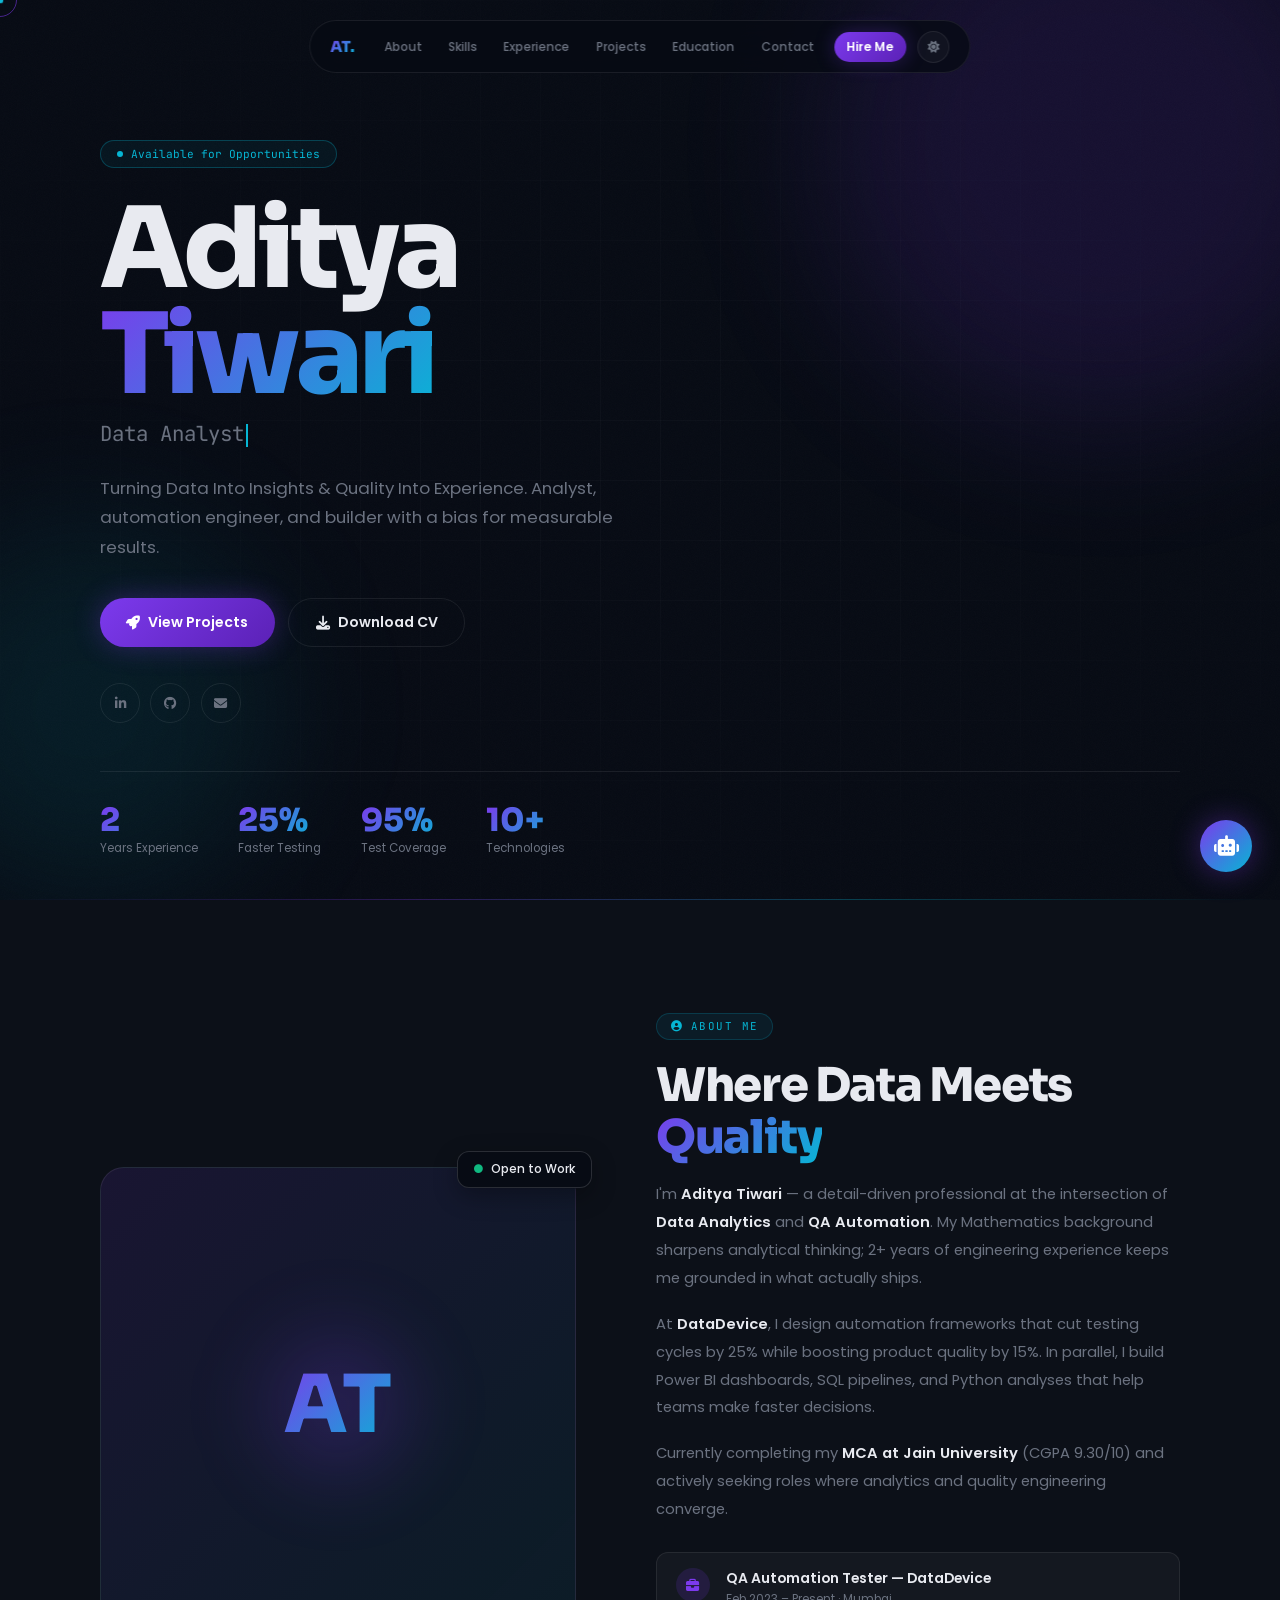
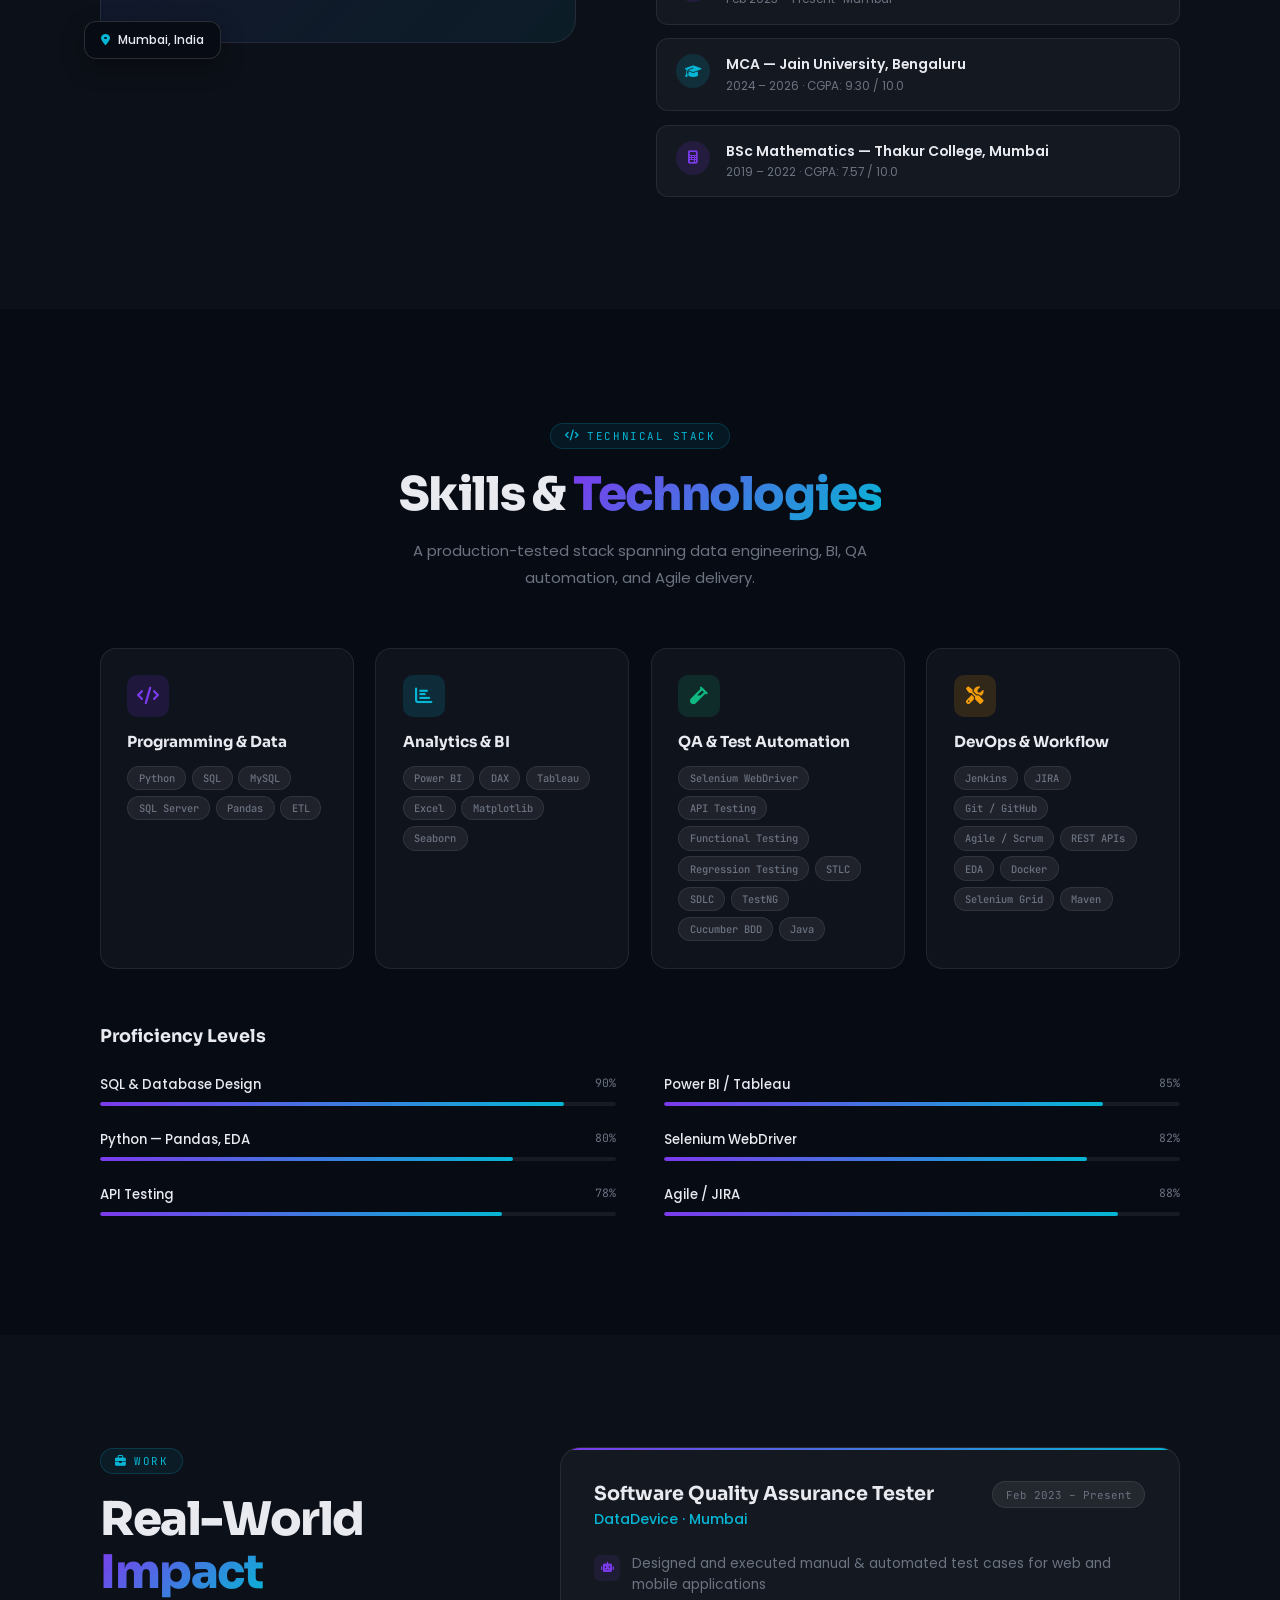
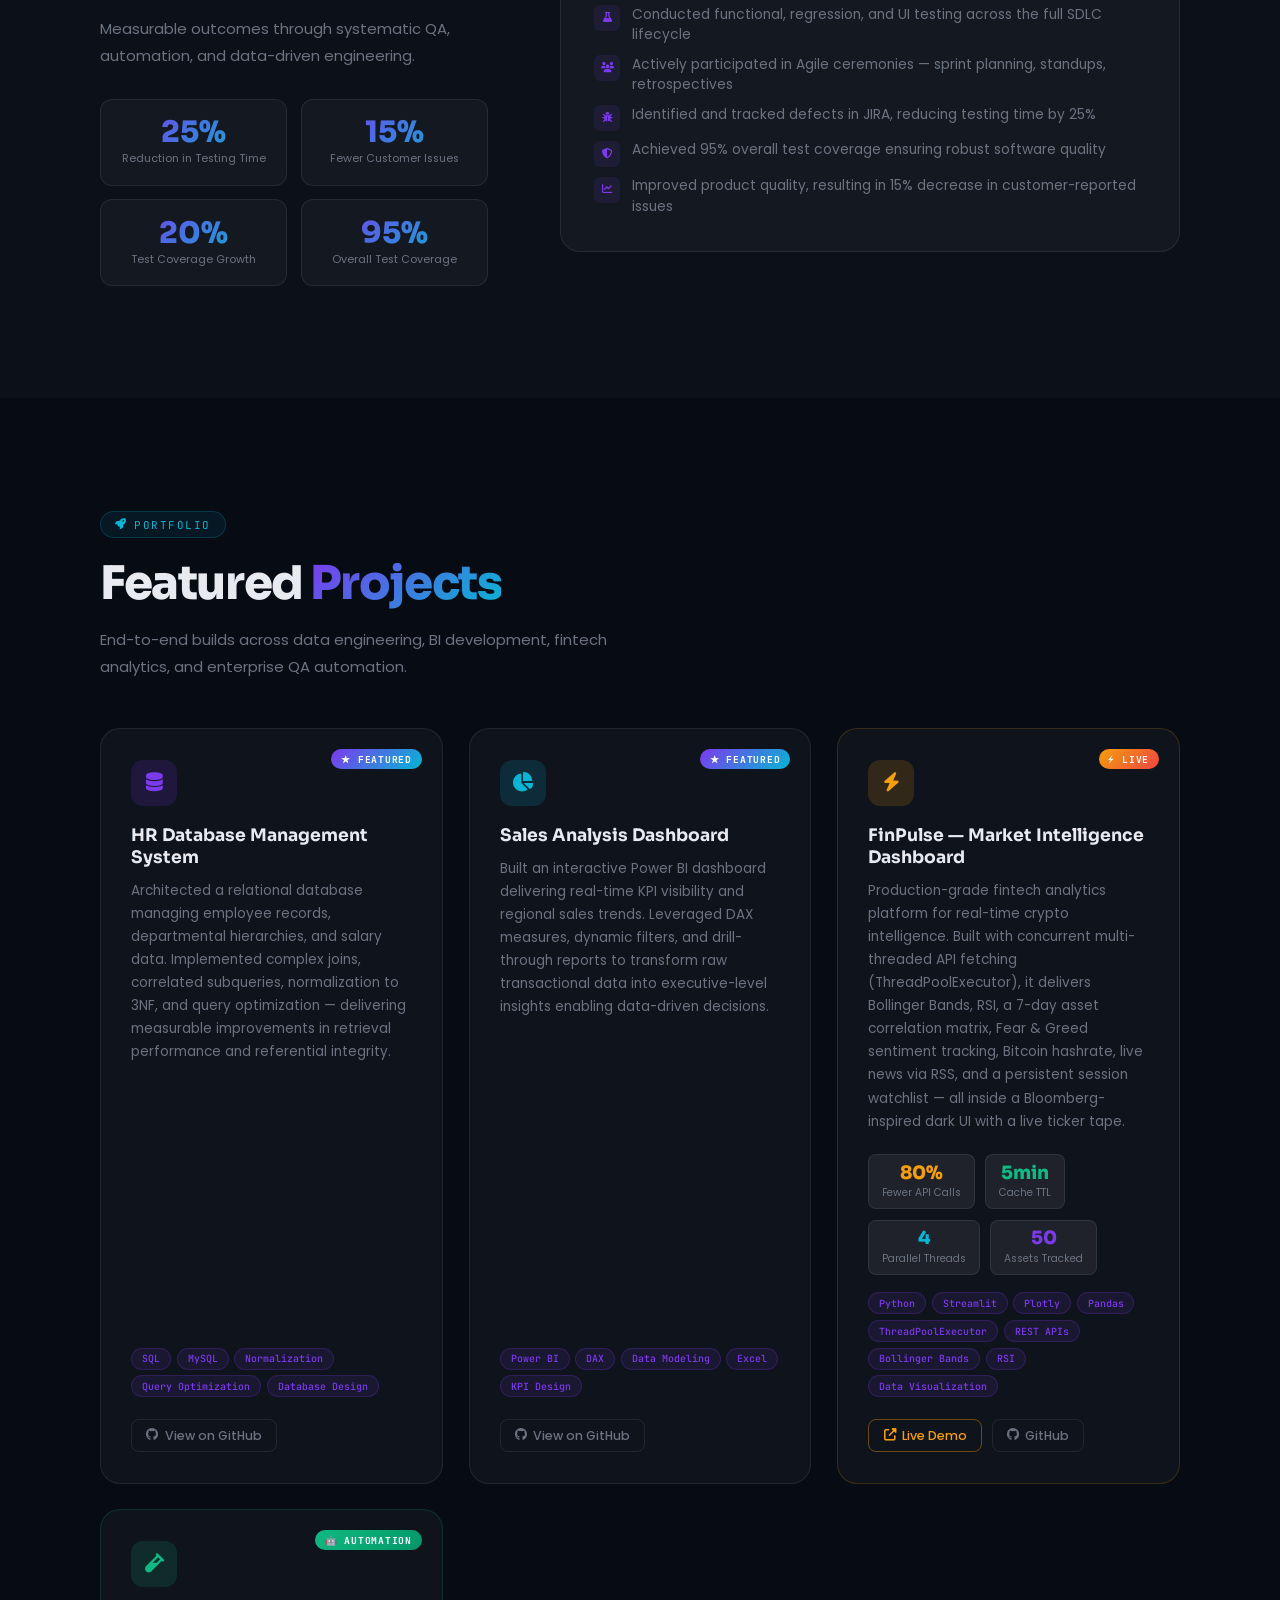
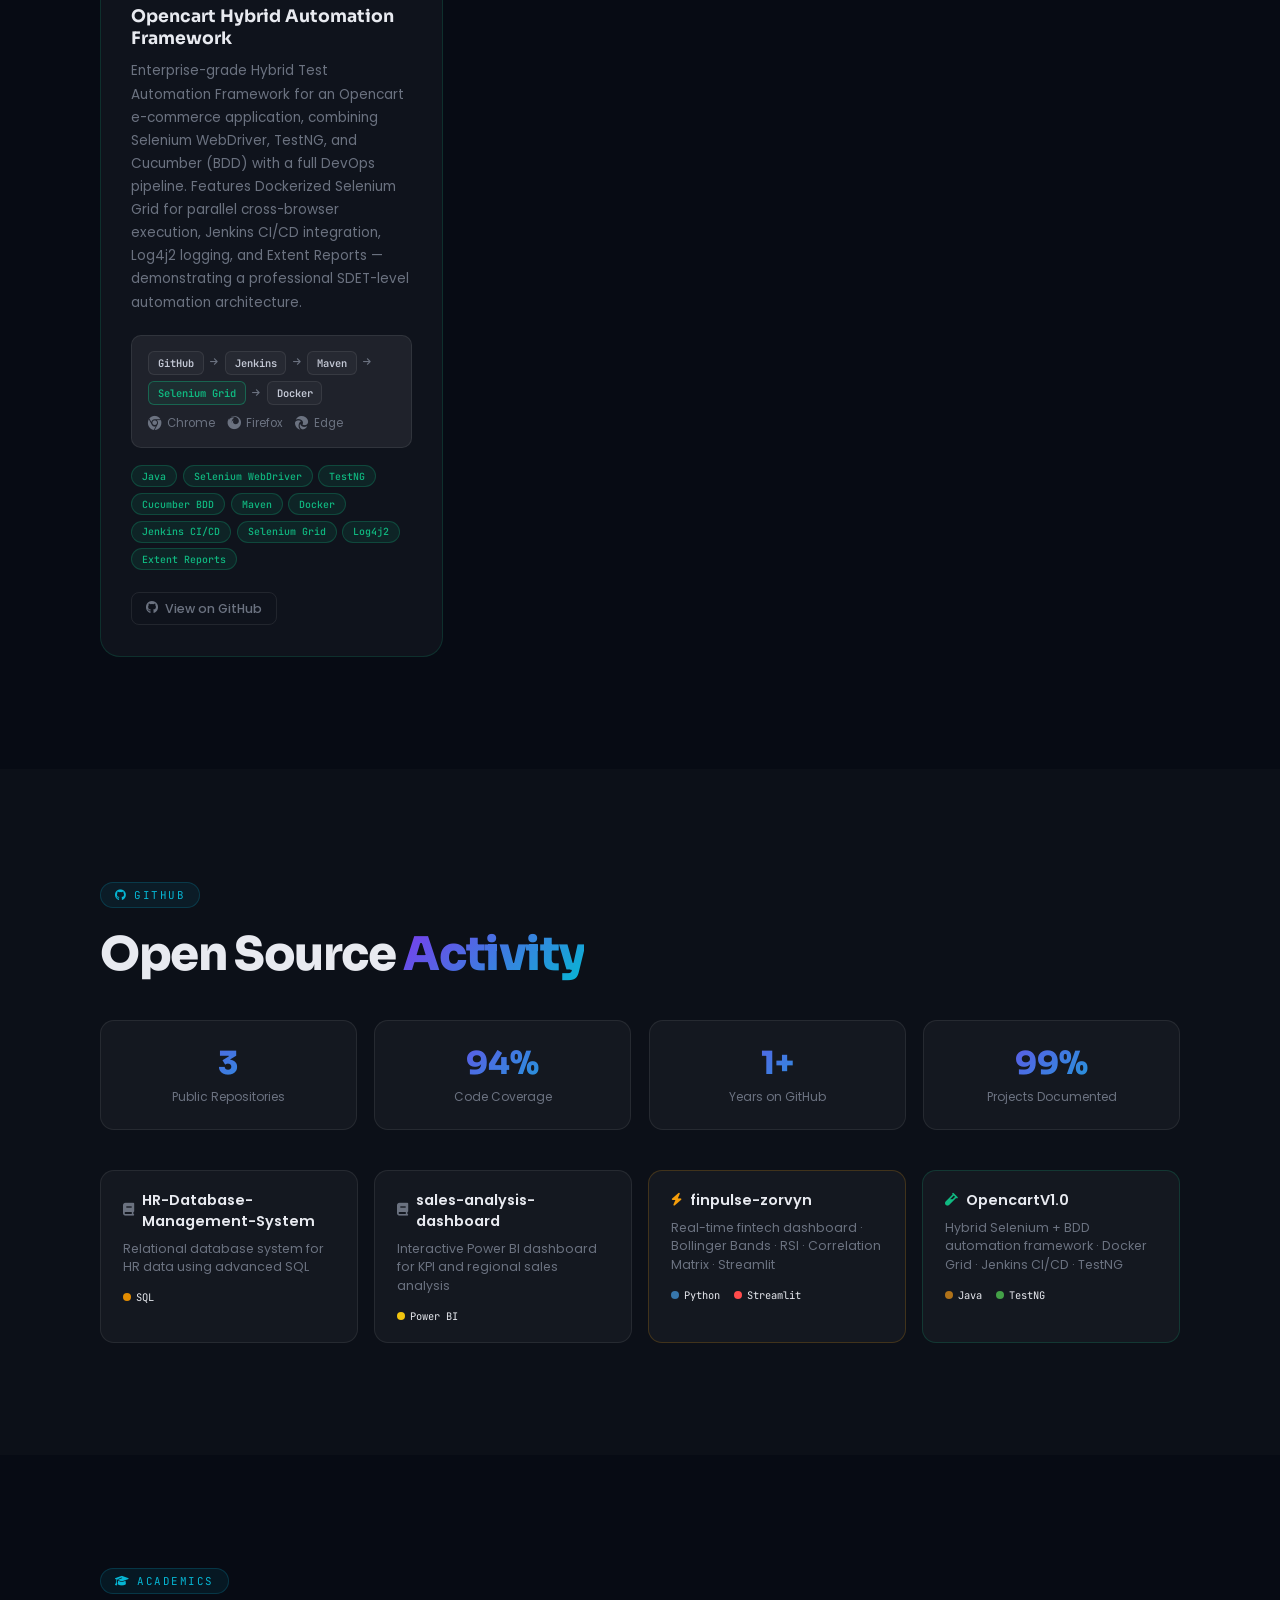
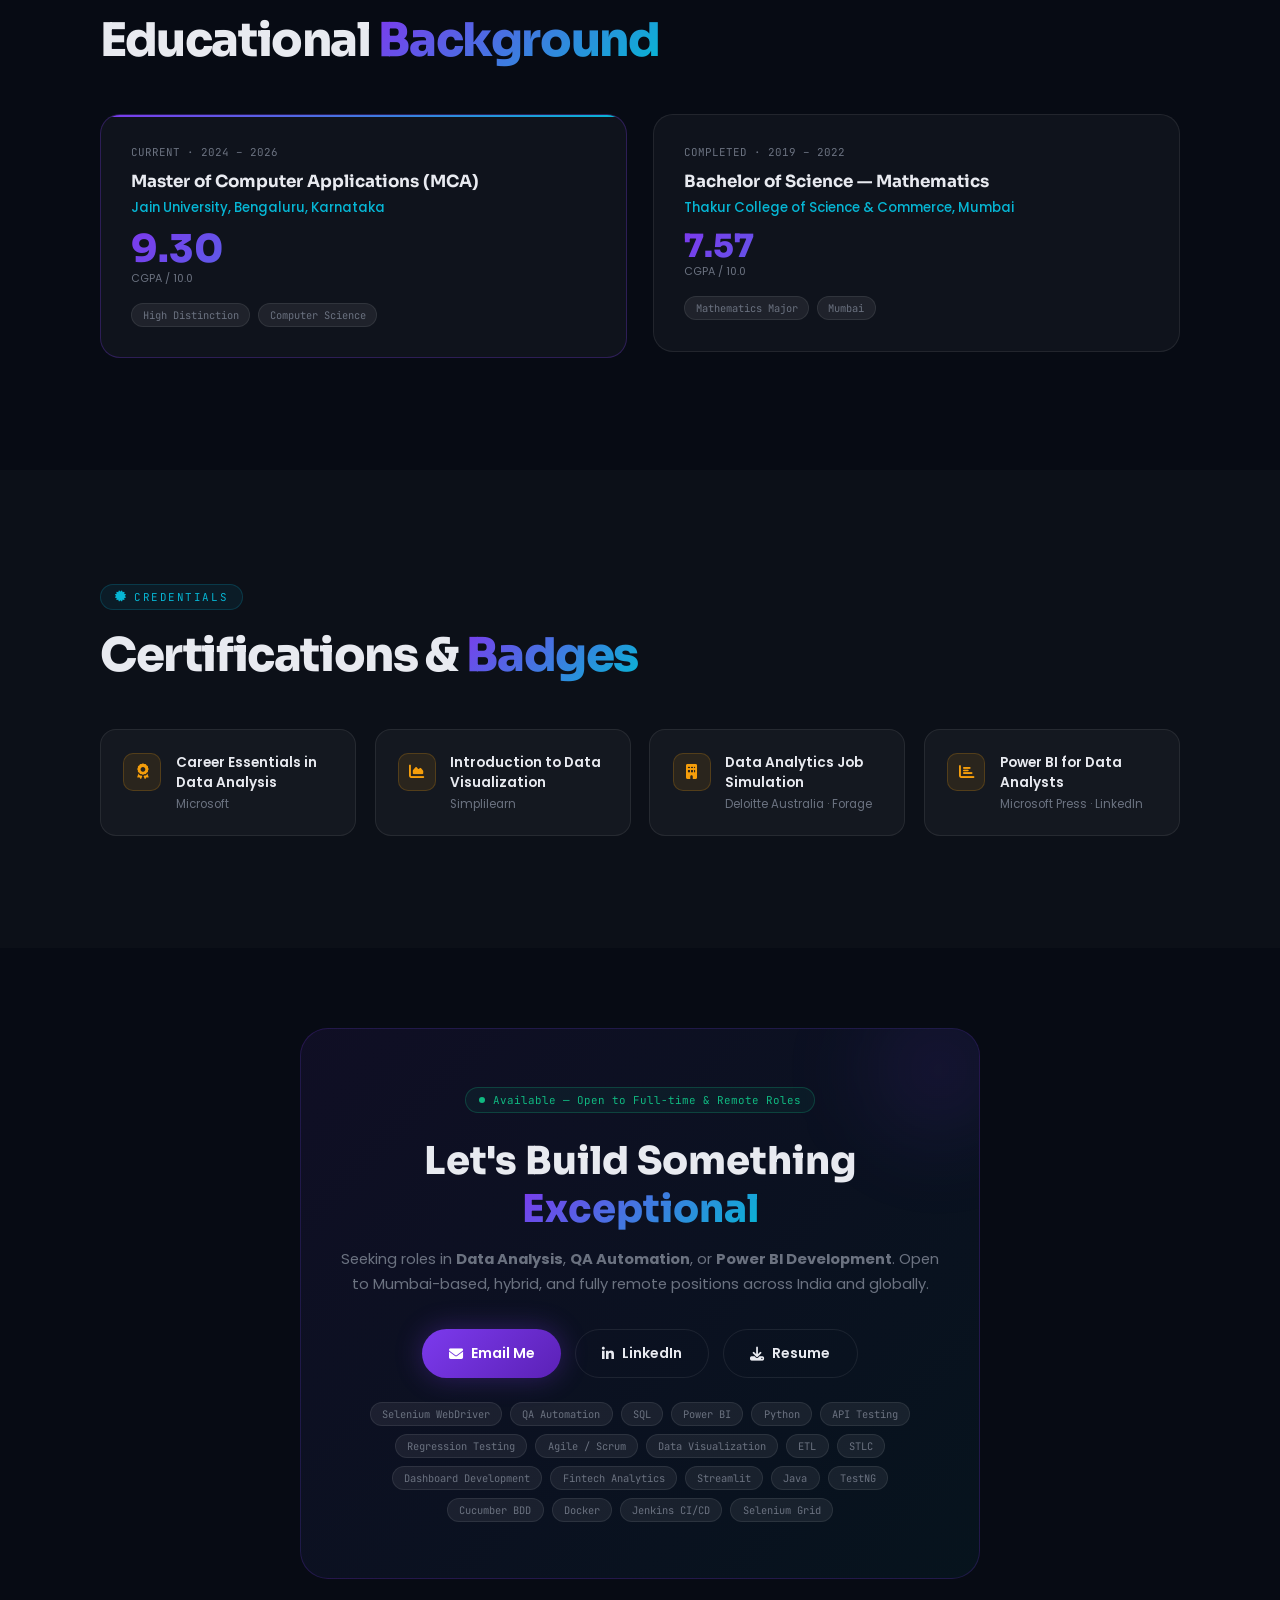
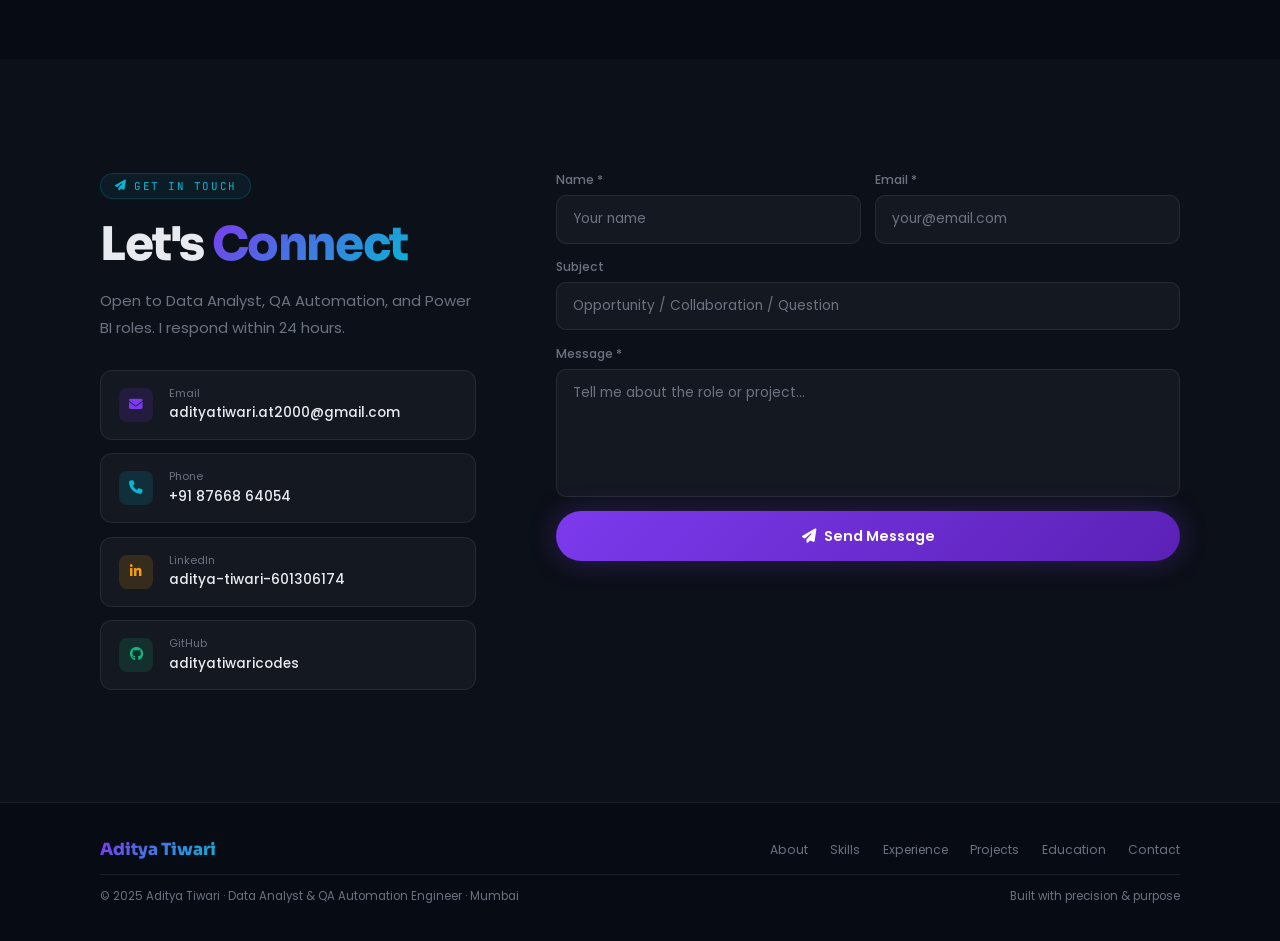
==== commit 24530f33: "Initial portfolio upload" ====
--- a/index.html
+++ b/index.html
@@ -1,1261 +1,1032 @@
-<!DOCTYPE HTML>
-<html lang="en">
-<head>
-  <meta charset="utf-8"/>
-  <meta name="viewport" content="width=device-width, initial-scale=1, user-scalable=no"/>
-  <meta name="description" content="Aditya Tiwari – Data Analyst & QA Automation Engineer. Turning data into insights and quality into experience."/>
-  <meta name="keywords" content="Data Analyst, QA Automation, Power BI, Python, SQL, Selenium, Mumbai"/>
-  <meta name="author" content="Aditya Tiwari"/>
-  <meta property="og:title" content="Aditya Tiwari | Data Analyst & QA Engineer"/>
-  <meta property="og:description" content="Turning Data Into Insights & Quality Into Experience."/>
-  <title>Aditya Tiwari | Data Analyst & QA Engineer</title>
-  <link rel="preconnect" href="https://fonts.googleapis.com"/>
-  <link rel="preconnect" href="https://fonts.gstatic.com" crossorigin/>
-  <link href="https://fonts.googleapis.com/css2?family=Sora:wght@300;400;600;700;800&family=Poppins:wght@300;400;500;600&family=JetBrains+Mono:wght@400;500&display=swap" rel="stylesheet"/>
-  <link rel="stylesheet" href="https://cdnjs.cloudflare.com/ajax/libs/font-awesome/6.5.0/css/all.min.css"/>
-  <style>
-    /* ─── CSS VARIABLES ─── */
-    :root {
-      --bg: #070b14;
-      --bg2: #0d1220;
-      --surface: rgba(255,255,255,0.03);
-      --border: rgba(255,255,255,0.08);
-      --purple: #7C3AED;
-      --cyan: #06B6D4;
-      --amber: #F59E0B;
-      --text: #e8eaf0;
-      --muted: #6b7280;
-      --heading-font: 'Sora', sans-serif;
-      --body-font: 'Poppins', sans-serif;
-      --mono-font: 'JetBrains Mono', monospace;
-      --radius: 16px;
-      --glow-purple: 0 0 40px rgba(124,58,237,0.3);
-      --glow-cyan: 0 0 40px rgba(6,182,212,0.3);
-    }
-
-    /* ─── RESET & BASE ─── */
-    *, *::before, *::after { box-sizing: border-box; margin: 0; padding: 0; }
-    html { scroll-behavior: smooth; scrollbar-width: thin; scrollbar-color: var(--purple) var(--bg2); }
-    body {
-      font-family: var(--body-font);
-      background: var(--bg);
-      color: var(--text);
-      overflow-x: hidden;
-      cursor: none;
-    }
-    a { color: inherit; text-decoration: none; }
-    img { max-width: 100%; }
-    ::selection { background: rgba(124,58,237,0.4); color: #fff; }
-
-    /* ─── CUSTOM CURSOR ─── */
-    #cursor-dot {
-      width: 8px; height: 8px;
-      background: var(--cyan);
-      border-radius: 50%;
-      position: fixed; top: 0; left: 0;
-      pointer-events: none; z-index: 10000;
-      transform: translate(-50%, -50%);
-      transition: transform 0.1s;
-      mix-blend-mode: screen;
-    }
-    #cursor-ring {
-      width: 36px; height: 36px;
-      border: 1.5px solid rgba(124,58,237,0.6);
-      border-radius: 50%;
-      position: fixed; top: 0; left: 0;
-      pointer-events: none; z-index: 9999;
-      transform: translate(-50%, -50%);
-      transition: transform 0.18s cubic-bezier(.25,.46,.45,.94), width 0.25s, height 0.25s, border-color 0.25s;
-    }
-    body.cursor-hover #cursor-ring {
-      width: 56px; height: 56px;
-      border-color: var(--cyan);
-    }
-
-    /* ─── SCROLL PROGRESS ─── */
-    #scroll-progress {
-      position: fixed; top: 0; left: 0; height: 2px;
-      background: linear-gradient(90deg, var(--purple), var(--cyan));
-      z-index: 9998; width: 0%; transition: width 0.1s;
-    }
-
-    /* ─── LOADING SCREEN ─── */
-    #loader {
-      position: fixed; inset: 0; background: var(--bg);
-      display: flex; flex-direction: column; align-items: center; justify-content: center;
-      z-index: 99999; transition: opacity 0.6s, visibility 0.6s;
-    }
-    #loader.done { opacity: 0; visibility: hidden; }
-    .loader-logo {
-      font-family: var(--heading-font);
-      font-size: 2rem; font-weight: 800;
-      background: linear-gradient(135deg, var(--purple), var(--cyan));
-      -webkit-background-clip: text; -webkit-text-fill-color: transparent;
-      letter-spacing: -1px; margin-bottom: 2rem;
-    }
-    .loader-bar-wrap {
-      width: 200px; height: 2px;
-      background: rgba(255,255,255,0.1); border-radius: 2px; overflow: hidden;
-    }
-    .loader-bar {
-      height: 100%; width: 0;
-      background: linear-gradient(90deg, var(--purple), var(--cyan));
-      animation: loadBar 1.8s cubic-bezier(.4,0,.2,1) forwards;
-    }
-    @keyframes loadBar { to { width: 100%; } }
-
-    /* ─── FLOATING NAV ─── */
-    #floating-nav {
-      position: fixed; top: 1.5rem; left: 50%; transform: translateX(-50%);
-      z-index: 1000;
-      background: rgba(7,11,20,0.7);
-      backdrop-filter: blur(24px);
-      border: 1px solid var(--border);
-      border-radius: 50px;
-      padding: 0.65rem 1.5rem;
-      display: flex; align-items: center; gap: 0.25rem;
-      transition: box-shadow 0.3s;
-    }
-    #floating-nav:hover { box-shadow: 0 0 30px rgba(124,58,237,0.15); }
-    .nav-logo {
-      font-family: var(--heading-font);
-      font-weight: 800; font-size: 1rem;
-      background: linear-gradient(135deg, var(--purple), var(--cyan));
-      -webkit-background-clip: text; -webkit-text-fill-color: transparent;
-      margin-right: 1rem; white-space: nowrap;
-    }
-    .nav-links { display: flex; gap: 0.1rem; }
-    .nav-links a {
-      font-size: 0.78rem; font-weight: 500; color: var(--muted);
-      padding: 0.4rem 0.9rem; border-radius: 50px;
-      transition: color 0.2s, background 0.2s;
-      white-space: nowrap;
-    }
-    .nav-links a:hover, .nav-links a.active {
-      color: var(--text); background: rgba(255,255,255,0.07);
-    }
-    .nav-cta {
-      margin-left: 0.5rem;
-      background: linear-gradient(135deg, var(--purple), var(--cyan));
-      color: #fff !important; font-weight: 600 !important;
-      padding: 0.4rem 1.1rem !important; border-radius: 50px !important;
-      font-size: 0.78rem !important;
-      transition: opacity 0.2s, transform 0.2s !important;
-    }
-    .nav-cta:hover { opacity: 0.9; transform: scale(1.03); }
-
-    /* ─── SECTION BASE ─── */
-    section { padding: 7rem 2rem; position: relative; }
-    .container { max-width: 1100px; margin: 0 auto; }
-    .section-tag {
-      display: inline-flex; align-items: center; gap: 0.5rem;
-      font-family: var(--mono-font); font-size: 0.7rem; letter-spacing: 0.15em;
-      color: var(--cyan); text-transform: uppercase;
-      background: rgba(6,182,212,0.08); border: 1px solid rgba(6,182,212,0.2);
-      padding: 0.35rem 0.9rem; border-radius: 50px; margin-bottom: 1.25rem;
-    }
-    .section-title {
-      font-family: var(--heading-font);
-      font-size: clamp(2rem, 4vw, 3rem);
-      font-weight: 800; line-height: 1.15;
-      letter-spacing: -0.03em; margin-bottom: 1.25rem;
-    }
-    .section-desc { color: var(--muted); line-height: 1.8; max-width: 560px; }
-    .gradient-text {
-      background: linear-gradient(135deg, var(--purple), var(--cyan));
-      -webkit-background-clip: text; -webkit-text-fill-color: transparent;
-    }
-
-    /* ─── SCROLL REVEAL ─── */
-    .reveal {
-      opacity: 0; transform: translateY(32px);
-      transition: opacity 0.7s cubic-bezier(.4,0,.2,1), transform 0.7s cubic-bezier(.4,0,.2,1);
-    }
-    .reveal.visible { opacity: 1; transform: none; }
-
-    /* ─── HERO ─── */
-    #hero {
-      min-height: 100vh; display: flex; align-items: center;
-      padding: 0 2rem; position: relative; overflow: hidden;
-    }
-    .hero-bg {
-      position: absolute; inset: 0; pointer-events: none;
-      background: radial-gradient(ellipse 80% 60% at 60% 40%, rgba(124,58,237,0.12) 0%, transparent 70%),
-                  radial-gradient(ellipse 60% 50% at 80% 80%, rgba(6,182,212,0.08) 0%, transparent 60%);
-    }
-    .hero-grid {
-      position: absolute; inset: 0; pointer-events: none;
-      background-image: linear-gradient(rgba(255,255,255,0.025) 1px, transparent 1px),
-                        linear-gradient(90deg, rgba(255,255,255,0.025) 1px, transparent 1px);
-      background-size: 60px 60px;
-      mask-image: radial-gradient(ellipse 70% 70% at 50% 50%, black, transparent);
-    }
-    .hero-orb {
-      position: absolute; border-radius: 50%; filter: blur(80px); pointer-events: none;
-    }
-    .orb1 { width: 500px; height: 500px; background: rgba(124,58,237,0.15); top: -10%; right: -5%; animation: orb-float 8s ease-in-out infinite; }
-    .orb2 { width: 350px; height: 350px; background: rgba(6,182,212,0.1); bottom: 5%; left: -5%; animation: orb-float 10s ease-in-out infinite reverse; }
-    @keyframes orb-float { 0%,100% { transform: translateY(0) scale(1); } 50% { transform: translateY(-30px) scale(1.05); } }
-
-    .hero-content { position: relative; z-index: 1; max-width: 1100px; margin: 0 auto; width: 100%; }
-    .hero-badge {
-      display: inline-flex; align-items: center; gap: 0.5rem;
-      font-family: var(--mono-font); font-size: 0.72rem;
-      color: var(--cyan); border: 1px solid rgba(6,182,212,0.3);
-      background: rgba(6,182,212,0.06); padding: 0.4rem 1rem; border-radius: 50px;
-      margin-bottom: 1.75rem; animation: fadeInDown 0.6s 0.3s both;
-    }
-    .hero-badge .dot { width: 6px; height: 6px; background: var(--cyan); border-radius: 50%; animation: pulse 1.5s infinite; }
-    @keyframes pulse { 0%,100%{opacity:1;transform:scale(1)} 50%{opacity:0.5;transform:scale(1.3)} }
-
-    .hero-name {
-      font-family: var(--heading-font);
-      font-size: clamp(3rem, 8vw, 6.5rem);
-      font-weight: 800; line-height: 1.0; letter-spacing: -0.04em;
-      margin-bottom: 0.75rem;
-      animation: fadeInUp 0.7s 0.4s both;
-    }
-    .hero-name span {
-      background: linear-gradient(135deg, var(--purple) 0%, var(--cyan) 100%);
-      -webkit-background-clip: text; -webkit-text-fill-color: transparent;
-    }
-
-    .hero-role {
-      font-family: var(--mono-font);
-      font-size: clamp(1rem, 2.5vw, 1.4rem);
-      color: var(--muted); margin-bottom: 1.5rem;
-      min-height: 2rem;
-      animation: fadeInUp 0.7s 0.5s both;
-    }
-    .hero-role .typed-cursor {
-      display: inline-block; width: 2px; height: 1.2em;
-      background: var(--cyan); margin-left: 2px;
-      animation: blink 0.8s step-end infinite;
-      vertical-align: text-bottom;
-    }
-    @keyframes blink { 50% { opacity: 0; } }
-
-    .hero-tagline {
-      font-size: 1.1rem; color: var(--muted); max-width: 540px; line-height: 1.7;
-      margin-bottom: 2.5rem;
-      animation: fadeInUp 0.7s 0.6s both;
-    }
-    .hero-ctas { display: flex; gap: 1rem; flex-wrap: wrap; animation: fadeInUp 0.7s 0.7s both; }
-    .btn-primary {
-      display: inline-flex; align-items: center; gap: 0.5rem;
-      background: linear-gradient(135deg, var(--purple), #5b21b6);
-      color: #fff; font-weight: 600; font-size: 0.9rem;
-      padding: 0.85rem 1.75rem; border-radius: 50px;
-      border: none; cursor: none;
-      box-shadow: 0 0 30px rgba(124,58,237,0.35);
-      transition: transform 0.2s, box-shadow 0.2s;
-    }
-    .btn-primary:hover { transform: translateY(-2px); box-shadow: 0 0 50px rgba(124,58,237,0.5); }
-    .btn-secondary {
-      display: inline-flex; align-items: center; gap: 0.5rem;
-      background: transparent; color: var(--text); font-weight: 500; font-size: 0.9rem;
-      padding: 0.85rem 1.75rem; border-radius: 50px;
-      border: 1px solid var(--border); cursor: none;
-      transition: border-color 0.2s, background 0.2s, transform 0.2s;
-    }
-    .btn-secondary:hover { border-color: var(--cyan); background: rgba(6,182,212,0.06); transform: translateY(-2px); }
-
-    .hero-socials {
-      display: flex; gap: 0.75rem; margin-top: 2.5rem;
-      animation: fadeInUp 0.7s 0.85s both;
-    }
-    .hero-social {
-      width: 42px; height: 42px; border-radius: 50%;
-      border: 1px solid var(--border);
-      display: flex; align-items: center; justify-content: center;
-      font-size: 0.85rem; color: var(--muted);
-      transition: border-color 0.2s, color 0.2s, background 0.2s, transform 0.2s;
-    }
-    .hero-social:hover { border-color: var(--purple); color: #fff; background: rgba(124,58,237,0.15); transform: translateY(-3px); }
-
-    .hero-stats {
-      display: flex; gap: 2.5rem; margin-top: 3rem; flex-wrap: wrap;
-      animation: fadeInUp 0.7s 1s both;
-    }
-    .hero-stat-num {
-      font-family: var(--heading-font); font-size: 2rem; font-weight: 800;
-      background: linear-gradient(135deg, var(--purple), var(--cyan));
-      -webkit-background-clip: text; -webkit-text-fill-color: transparent;
-      line-height: 1;
-    }
-    .hero-stat-label { font-size: 0.78rem; color: var(--muted); margin-top: 0.2rem; }
-
-    @keyframes fadeInDown { from { opacity: 0; transform: translateY(-20px); } to { opacity: 1; transform: none; } }
-    @keyframes fadeInUp { from { opacity: 0; transform: translateY(20px); } to { opacity: 1; transform: none; } }
-
-    /* ─── ABOUT ─── */
-    #about { background: var(--bg2); }
-    .about-grid { display: grid; grid-template-columns: 1fr 1fr; gap: 5rem; align-items: center; }
-    .about-image-wrap {
-      position: relative;
-    }
-    .about-image-frame {
-      width: 100%; aspect-ratio: 1;
-      border-radius: 24px;
-      background: linear-gradient(135deg, rgba(124,58,237,0.15), rgba(6,182,212,0.1));
-      border: 1px solid var(--border);
-      display: flex; align-items: center; justify-content: center;
-      position: relative; overflow: hidden;
-    }
-    .about-avatar {
-      font-family: var(--heading-font);
-      font-size: 5rem; font-weight: 800;
-      background: linear-gradient(135deg, var(--purple), var(--cyan));
-      -webkit-background-clip: text; -webkit-text-fill-color: transparent;
-    }
-    .about-glow {
-      position: absolute; width: 200px; height: 200px;
-      background: radial-gradient(circle, rgba(124,58,237,0.3), transparent 70%);
-      border-radius: 50%; filter: blur(30px);
-      animation: orb-float 6s ease-in-out infinite;
-    }
-    .about-badge-float {
-      position: absolute; background: rgba(7,11,20,0.9);
-      border: 1px solid var(--border); border-radius: 12px;
-      padding: 0.6rem 1rem; display: flex; align-items: center; gap: 0.5rem;
-      font-size: 0.78rem; font-weight: 500; backdrop-filter: blur(12px);
-    }
-    .about-badge-float.top-right { top: -1rem; right: -1rem; }
-    .about-badge-float.bottom-left { bottom: -1rem; left: -1rem; }
-    .badge-icon { font-size: 1rem; }
-
-    .about-text p { color: var(--muted); line-height: 1.9; margin-bottom: 1.25rem; font-size: 0.95rem; }
-    .about-text p strong { color: var(--text); font-weight: 600; }
-
-    .about-timeline { margin-top: 2rem; display: flex; flex-direction: column; gap: 1rem; }
-    .timeline-item {
-      display: flex; gap: 1rem; align-items: flex-start;
-      background: var(--surface); border: 1px solid var(--border);
-      border-radius: 12px; padding: 1rem 1.25rem;
-      transition: border-color 0.2s, transform 0.2s;
-    }
-    .timeline-item:hover { border-color: rgba(124,58,237,0.3); transform: translateX(4px); }
-    .timeline-dot {
-      width: 36px; height: 36px; border-radius: 50%; flex-shrink: 0;
-      display: flex; align-items: center; justify-content: center;
-      font-size: 0.9rem;
-    }
-    .timeline-dot.purple { background: rgba(124,58,237,0.15); color: var(--purple); }
-    .timeline-dot.cyan { background: rgba(6,182,212,0.15); color: var(--cyan); }
-    .timeline-info { font-size: 0.78rem; color: var(--muted); margin-top: 0.2rem; }
-
-    /* ─── SKILLS ─── */
-    #skills {}
-    .skills-header { text-align: center; margin-bottom: 4rem; }
-    .skills-header .section-desc { margin: 0 auto; }
-    .skills-grid { display: grid; grid-template-columns: repeat(auto-fit, minmax(260px, 1fr)); gap: 1.5rem; }
-    .skill-card {
-      background: var(--surface);
-      border: 1px solid var(--border);
-      border-radius: var(--radius); padding: 1.75rem;
-      transition: border-color 0.3s, transform 0.3s, box-shadow 0.3s;
-      position: relative; overflow: hidden;
-    }
-    .skill-card::before {
-      content: ''; position: absolute; inset: 0; opacity: 0;
-      transition: opacity 0.3s;
-      background: radial-gradient(ellipse at top left, rgba(124,58,237,0.08), transparent 60%);
-    }
-    .skill-card:hover { border-color: rgba(124,58,237,0.4); transform: translateY(-4px); box-shadow: var(--glow-purple); }
-    .skill-card:hover::before { opacity: 1; }
-    .skill-card-icon {
-      width: 44px; height: 44px; border-radius: 10px;
-      display: flex; align-items: center; justify-content: center;
-      font-size: 1.2rem; margin-bottom: 1rem;
-    }
-    .icon-purple { background: rgba(124,58,237,0.15); color: var(--purple); }
-    .icon-cyan { background: rgba(6,182,212,0.15); color: var(--cyan); }
-    .icon-amber { background: rgba(245,158,11,0.15); color: var(--amber); }
-    .icon-green { background: rgba(16,185,129,0.15); color: #10b981; }
-    .skill-card-title { font-family: var(--heading-font); font-size: 1rem; font-weight: 700; margin-bottom: 1rem; }
-    .skill-tags { display: flex; flex-wrap: wrap; gap: 0.4rem; }
-    .skill-tag {
-      font-family: var(--mono-font); font-size: 0.68rem; font-weight: 500;
-      padding: 0.3rem 0.7rem; border-radius: 50px;
-      background: rgba(255,255,255,0.05); border: 1px solid var(--border);
-      color: var(--muted); transition: color 0.2s, border-color 0.2s;
-    }
-    .skill-card:hover .skill-tag { color: var(--text); border-color: rgba(124,58,237,0.3); }
-
-    .skills-bars { margin-top: 4rem; }
-    .skill-bar-row { display: grid; grid-template-columns: 1fr 1fr; gap: 1.5rem 3rem; }
-    .skill-bar-item { margin-bottom: 1.25rem; }
-    .skill-bar-header { display: flex; justify-content: space-between; margin-bottom: 0.5rem; font-size: 0.85rem; }
-    .skill-bar-name { font-weight: 500; }
-    .skill-bar-pct { font-family: var(--mono-font); font-size: 0.75rem; color: var(--muted); }
-    .skill-bar-track {
-      height: 5px; background: rgba(255,255,255,0.07); border-radius: 5px; overflow: hidden;
-    }
-    .skill-bar-fill {
-      height: 100%; border-radius: 5px;
-      background: linear-gradient(90deg, var(--purple), var(--cyan));
-      width: 0; transition: width 1.2s cubic-bezier(.4,0,.2,1);
-    }
-
-    /* ─── EXPERIENCE ─── */
-    #experience { background: var(--bg2); }
-    .exp-grid { display: grid; grid-template-columns: 1fr 1.5fr; gap: 5rem; align-items: start; }
-    .exp-meta .section-tag { margin-bottom: 1rem; }
-    .metrics-grid { display: grid; grid-template-columns: 1fr 1fr; gap: 1rem; margin-top: 2rem; }
-    .metric-card {
-      background: var(--surface); border: 1px solid var(--border); border-radius: 12px;
-      padding: 1.25rem; text-align: center;
-      transition: border-color 0.2s, transform 0.2s;
-    }
-    .metric-card:hover { border-color: rgba(6,182,212,0.4); transform: translateY(-2px); }
-    .metric-num {
-      font-family: var(--heading-font); font-size: 2rem; font-weight: 800;
-      background: linear-gradient(135deg, var(--purple), var(--cyan));
-      -webkit-background-clip: text; -webkit-text-fill-color: transparent;
-    }
-    .metric-label { font-size: 0.72rem; color: var(--muted); margin-top: 0.25rem; }
-
-    .exp-card {
-      background: var(--surface); border: 1px solid var(--border); border-radius: 20px;
-      padding: 2.25rem; position: relative; overflow: hidden;
-    }
-    .exp-card::before {
-      content: ''; position: absolute; top: 0; left: 0; right: 0; height: 2px;
-      background: linear-gradient(90deg, var(--purple), var(--cyan));
-    }
-    .exp-header { display: flex; justify-content: space-between; align-items: flex-start; margin-bottom: 1.5rem; flex-wrap: wrap; gap: 1rem; }
-    .exp-role { font-family: var(--heading-font); font-size: 1.3rem; font-weight: 700; margin-bottom: 0.25rem; }
-    .exp-company { font-size: 0.9rem; color: var(--cyan); font-weight: 500; }
-    .exp-duration {
-      font-family: var(--mono-font); font-size: 0.72rem; color: var(--muted);
-      background: rgba(255,255,255,0.05); border: 1px solid var(--border);
-      padding: 0.4rem 0.85rem; border-radius: 50px;
-    }
-    .exp-responsibilities { display: flex; flex-direction: column; gap: 0.6rem; }
-    .exp-resp-item {
-      display: flex; align-items: center; gap: 0.75rem;
-      font-size: 0.88rem; color: var(--muted);
-    }
-    .resp-icon {
-      width: 28px; height: 28px; border-radius: 6px; flex-shrink: 0;
-      background: rgba(124,58,237,0.1); color: var(--purple);
-      display: flex; align-items: center; justify-content: center; font-size: 0.7rem;
-    }
-
-    /* ─── PROJECTS ─── */
-    #projects {}
-    .projects-header { margin-bottom: 3.5rem; }
-    .projects-grid { display: grid; grid-template-columns: repeat(auto-fit, minmax(320px, 1fr)); gap: 1.75rem; }
-    .project-card {
-      background: var(--surface); border: 1px solid var(--border); border-radius: 20px;
-      padding: 2rem; display: flex; flex-direction: column;
-      transition: border-color 0.3s, transform 0.3s, box-shadow 0.3s;
-      position: relative; overflow: hidden;
-    }
-    .project-card::after {
-      content: ''; position: absolute; inset: 0; opacity: 0;
-      background: radial-gradient(ellipse at top right, rgba(6,182,212,0.06), transparent 70%);
-      transition: opacity 0.3s; pointer-events: none;
-    }
-    .project-card:hover { border-color: rgba(6,182,212,0.35); transform: translateY(-6px); box-shadow: var(--glow-cyan); }
-    .project-card:hover::after { opacity: 1; }
-    .project-icon {
-      width: 48px; height: 48px; border-radius: 12px;
-      display: flex; align-items: center; justify-content: center;
-      font-size: 1.3rem; margin-bottom: 1.25rem;
-    }
-    .project-title { font-family: var(--heading-font); font-size: 1.15rem; font-weight: 700; margin-bottom: 0.75rem; }
-    .project-desc { font-size: 0.88rem; color: var(--muted); line-height: 1.7; flex: 1; margin-bottom: 1.5rem; }
-    .project-techs { display: flex; flex-wrap: wrap; gap: 0.4rem; margin-bottom: 1.5rem; }
-    .project-tech {
-      font-family: var(--mono-font); font-size: 0.65rem; font-weight: 500;
-      padding: 0.25rem 0.65rem; border-radius: 50px;
-      background: rgba(124,58,237,0.1); border: 1px solid rgba(124,58,237,0.25);
-      color: var(--purple);
-    }
-    .project-links { display: flex; gap: 0.75rem; }
-    .project-link {
-      display: inline-flex; align-items: center; gap: 0.4rem;
-      font-size: 0.8rem; font-weight: 500; color: var(--muted);
-      border: 1px solid var(--border); border-radius: 8px;
-      padding: 0.45rem 0.9rem;
-      transition: color 0.2s, border-color 0.2s, background 0.2s;
-    }
-    .project-link:hover { color: var(--cyan); border-color: var(--cyan); background: rgba(6,182,212,0.06); }
-
-    /* ─── EDUCATION ─── */
-    #education { background: var(--bg2); }
-    .edu-grid { display: grid; grid-template-columns: 1fr 1fr; gap: 1.75rem; align-items: start; }
-    .edu-card {
-      background: var(--surface); border: 1px solid var(--border); border-radius: 20px;
-      padding: 2rem; position: relative; overflow: hidden;
-      transition: border-color 0.3s, transform 0.3s;
-    }
-    .edu-card:hover { border-color: rgba(124,58,237,0.4); transform: translateY(-4px); }
-    .edu-card.featured { border-color: rgba(124,58,237,0.3); }
-    .edu-card.featured::before {
-      content: ''; position: absolute; top: 0; left: 0; right: 0; height: 2px;
-      background: linear-gradient(90deg, var(--purple), var(--cyan));
-    }
-    .edu-degree { font-family: var(--heading-font); font-size: 1.1rem; font-weight: 700; margin-bottom: 0.4rem; }
-    .edu-school { font-size: 0.85rem; color: var(--cyan); font-weight: 500; margin-bottom: 0.3rem; }
-    .edu-meta { display: flex; gap: 1rem; margin-top: 1rem; flex-wrap: wrap; }
-    .edu-pill {
-      display: inline-flex; align-items: center; gap: 0.35rem;
-      font-family: var(--mono-font); font-size: 0.72rem;
-      background: rgba(255,255,255,0.05); border: 1px solid var(--border);
-      padding: 0.3rem 0.7rem; border-radius: 50px; color: var(--muted);
-    }
-    .edu-cgpa {
-      font-family: var(--heading-font); font-size: 2.5rem; font-weight: 800;
-      background: linear-gradient(135deg, var(--purple), var(--cyan));
-      -webkit-background-clip: text; -webkit-text-fill-color: transparent;
-      margin-top: 1rem; line-height: 1;
-    }
-    .edu-cgpa-label { font-size: 0.72rem; color: var(--muted); }
-
-    /* ─── CERTIFICATIONS ─── */
-    #certifications {}
-    .cert-grid { display: grid; grid-template-columns: repeat(auto-fit, minmax(240px, 1fr)); gap: 1.25rem; }
-    .cert-card {
-      background: var(--surface); border: 1px solid var(--border); border-radius: 16px;
-      padding: 1.5rem; display: flex; align-items: flex-start; gap: 1rem;
-      transition: border-color 0.3s, transform 0.3s;
-    }
-    .cert-card:hover { border-color: rgba(245,158,11,0.4); transform: translateY(-3px); }
-    .cert-badge {
-      width: 40px; height: 40px; border-radius: 10px; flex-shrink: 0;
-      background: rgba(245,158,11,0.1); border: 1px solid rgba(245,158,11,0.2);
-      display: flex; align-items: center; justify-content: center;
-      font-size: 1rem; color: var(--amber);
-    }
-    .cert-name { font-size: 0.88rem; font-weight: 600; margin-bottom: 0.25rem; }
-    .cert-issuer { font-size: 0.75rem; color: var(--muted); }
-
-    /* ─── CONTACT ─── */
-    #contact { background: var(--bg2); }
-    .contact-wrap {
-      display: grid; grid-template-columns: 1fr 1.2fr; gap: 5rem; align-items: start;
-    }
-    .contact-info { display: flex; flex-direction: column; gap: 1rem; margin-top: 2rem; }
-    .contact-item {
-      display: flex; align-items: center; gap: 1rem;
-      background: var(--surface); border: 1px solid var(--border);
-      border-radius: 12px; padding: 1rem 1.25rem;
-      transition: border-color 0.2s, transform 0.2s;
-    }
-    .contact-item:hover { border-color: rgba(124,58,237,0.3); transform: translateX(4px); }
-    .contact-item-icon {
-      width: 36px; height: 36px; border-radius: 8px; flex-shrink: 0;
-      display: flex; align-items: center; justify-content: center; font-size: 0.9rem;
-    }
-    .contact-item-label { font-size: 0.72rem; color: var(--muted); margin-bottom: 0.1rem; }
-    .contact-item-val { font-size: 0.88rem; font-weight: 500; }
-
-    .contact-form { display: flex; flex-direction: column; gap: 1rem; }
-    .form-group { display: flex; flex-direction: column; gap: 0.4rem; }
-    .form-group label { font-size: 0.8rem; font-weight: 500; color: var(--muted); }
-    .form-group input, .form-group textarea {
-      background: var(--surface); border: 1px solid var(--border);
-      border-radius: 10px; padding: 0.85rem 1rem;
-      color: var(--text); font-family: var(--body-font); font-size: 0.88rem;
-      outline: none; transition: border-color 0.2s, box-shadow 0.2s;
-      resize: none;
-    }
-    .form-group input:focus, .form-group textarea:focus {
-      border-color: rgba(124,58,237,0.5); box-shadow: 0 0 0 3px rgba(124,58,237,0.1);
-    }
-    .form-group input::placeholder, .form-group textarea::placeholder { color: var(--muted); }
-    .form-grid { display: grid; grid-template-columns: 1fr 1fr; gap: 1rem; }
-
-    /* ─── FOOTER ─── */
-    footer {
-      background: var(--bg); border-top: 1px solid var(--border);
-      padding: 2.5rem 2rem; text-align: center;
-    }
-    .footer-inner { max-width: 1100px; margin: 0 auto; display: flex; justify-content: space-between; align-items: center; flex-wrap: wrap; gap: 1rem; }
-    .footer-logo {
-      font-family: var(--heading-font); font-size: 1.1rem; font-weight: 800;
-      background: linear-gradient(135deg, var(--purple), var(--cyan));
-      -webkit-background-clip: text; -webkit-text-fill-color: transparent;
-    }
-    .footer-links { display: flex; gap: 1.5rem; }
-    .footer-links a { font-size: 0.8rem; color: var(--muted); transition: color 0.2s; }
-    .footer-links a:hover { color: var(--text); }
-    .footer-copy { font-size: 0.78rem; color: var(--muted); width: 100%; text-align: center; margin-top: 1rem; padding-top: 1rem; border-top: 1px solid var(--border); }
-
-    /* ─── RESPONSIVE ─── */
-    @media (max-width: 900px) {
-      .about-grid, .exp-grid, .contact-wrap, .edu-grid { grid-template-columns: 1fr; gap: 2.5rem; }
-      .about-image-wrap { max-width: 300px; margin: 0 auto; }
-      #floating-nav .nav-links { display: none; }
-      .hero-name { font-size: clamp(2.5rem, 10vw, 4rem); }
-      .skill-bar-row { grid-template-columns: 1fr; }
-      .form-grid { grid-template-columns: 1fr; }
-    }
-    @media (max-width: 600px) {
-      section { padding: 5rem 1.25rem; }
-      .hero-stats { gap: 1.5rem; }
-      .metrics-grid { grid-template-columns: 1fr 1fr; }
-    }
-  </style>
-</head>
-<body>
-
-<!-- Cursor -->
-<div id="cursor-dot"></div>
-<div id="cursor-ring"></div>
-
-<!-- Scroll Progress -->
-<div id="scroll-progress"></div>
-
-<!-- Loader -->
-<div id="loader">
-  <div class="loader-logo">AT.</div>
-  <div class="loader-bar-wrap"><div class="loader-bar"></div></div>
-</div>
-
-<!-- Floating Nav -->
-<nav id="floating-nav">
-  <span class="nav-logo">AT.</span>
-  <div class="nav-links">
-    <a href="#about">About</a>
-    <a href="#skills">Skills</a>
-    <a href="#experience">Experience</a>
-    <a href="#projects">Projects</a>
-    <a href="#education">Education</a>
-    <a href="#contact">Contact</a>
-  </div>
-  <a href="#contact" class="nav-links"><a href="#contact" class="nav-cta">Hire Me</a></a>
-</nav>
-
-<!-- ═══ HERO ═══ -->
-<section id="hero">
-  <div class="hero-bg"></div>
-  <div class="hero-grid"></div>
-  <div class="hero-orb orb1"></div>
-  <div class="hero-orb orb2"></div>
-
-  <div class="hero-content container">
-    <div class="hero-badge">
-      <span class="dot"></span>
-      Available for Opportunities
-    </div>
-
-    <h1 class="hero-name">
-      Aditya<br/><span>Tiwari</span>
-    </h1>
-
-    <div class="hero-role">
-      <span id="typed-text"></span><span class="typed-cursor"></span>
-    </div>
-
-    <p class="hero-tagline">
-      Turning Data Into Insights & Quality Into Experience.
-      Data Analyst & QA Automation Engineer with a passion for building systems that work flawlessly.
-    </p>
-
-    <div class="hero-ctas">
-      <a href="#projects" class="btn-primary"><i class="fas fa-rocket"></i> View Projects</a>
-      <a href="Aditya_Tiwari_2026.pdf" download="Aditya_Tiwari_2026.pdf" class="btn-secondary"><i class="fas fa-download"></i> Download CV</a>
-    </div>
-
-    <div class="hero-socials">
-      <a href="https://www.linkedin.com/in/aditya-tiwari-601306174" target="_blank" class="hero-social"><i class="fab fa-linkedin-in"></i></a>
-      <a href="https://github.com/aditya786786" target="_blank" class="hero-social"><i class="fab fa-github"></i></a>
-      <a href="mailto:adityatiwari.at2000@gmail.com" class="hero-social"><i class="fas fa-envelope"></i></a>
-    </div>
-
-    <div class="hero-stats">
-      <div>
-        <div class="hero-stat-num" data-count="2">0</div>
-        <div class="hero-stat-label">Years Experience</div>
-      </div>
-      <div>
-        <div class="hero-stat-num" data-count="25">0</div>
-        <div class="hero-stat-label">% Faster Testing</div>
-      </div>
-      <div>
-        <div class="hero-stat-num" data-count="95">0</div>
-        <div class="hero-stat-label">% Test Coverage</div>
-      </div>
-      <div>
-        <div class="hero-stat-num" data-count="9">0</div>
-        <div class="hero-stat-label">+ Technologies</div>
-      </div>
-    </div>
-  </div>
-</section>
-
-<!-- ═══ ABOUT ═══ -->
-<section id="about">
-  <div class="container">
-    <div class="about-grid">
-      <div class="about-image-wrap reveal">
-        <div class="about-image-frame">
-          <div class="about-glow"></div>
-          <div class="about-avatar">AT</div>
-        </div>
-        <div class="about-badge-float top-right">
-          <span class="badge-icon">⚡</span>
-          <span>Open to Work</span>
-        </div>
-        <div class="about-badge-float bottom-left">
-          <span class="badge-icon">📍</span>
-          <span>Mumbai, India</span>
-        </div>
-      </div>
-
-      <div class="about-text reveal">
-        <div class="section-tag"><i class="fas fa-user-circle"></i> About Me</div>
-        <h2 class="section-title">Bridging Data & <span class="gradient-text">Quality</span></h2>
-        <p>I'm <strong>Aditya Tiwari</strong> — an analytical, detail-obsessed professional who operates at the intersection of <strong>Data Analytics</strong> and <strong>QA Automation</strong>. My foundation in Mathematics fuels my analytical thinking, while my hands-on engineering experience keeps me grounded in what actually ships.</p>
-        <p>At <strong>DataDevice</strong>, I've spent 2+ years designing test strategies and automation frameworks that reduced testing cycles by 25% while improving product quality by 15%. Simultaneously, I've been building data skills through Power BI dashboards, SQL optimization, and Python-based analysis.</p>
-        <p>Currently pursuing my <strong>MCA at Jain University</strong> (CGPA: 9.30), I'm actively looking for roles where data insight and software quality converge.</p>
-
-        <div class="about-timeline">
-          <div class="timeline-item">
-            <div class="timeline-dot purple"><i class="fas fa-briefcase"></i></div>
-            <div>
-              <div style="font-size:0.9rem;font-weight:600;">Software QA Tester — DataDevice</div>
-              <div class="timeline-info">Feb 2023 – Present · Mumbai</div>
-            </div>
-          </div>
-          <div class="timeline-item">
-            <div class="timeline-dot cyan"><i class="fas fa-graduation-cap"></i></div>
-            <div>
-              <div style="font-size:0.9rem;font-weight:600;">MCA — Jain University</div>
-              <div class="timeline-info">2024 – 2026 · CGPA: 9.30</div>
-            </div>
-          </div>
-          <div class="timeline-item">
-            <div class="timeline-dot purple"><i class="fas fa-calculator"></i></div>
-            <div>
-              <div style="font-size:0.9rem;font-weight:600;">BSc Mathematics — Thakur College</div>
-              <div class="timeline-info">2019 – 2022 · CGPA: 7.57</div>
-            </div>
-          </div>
-        </div>
-      </div>
-    </div>
-  </div>
-</section>
-
-<!-- ═══ SKILLS ═══ -->
-<section id="skills">
-  <div class="container">
-    <div class="skills-header reveal">
-      <div class="section-tag"><i class="fas fa-code"></i> Technical Arsenal</div>
-      <h2 class="section-title">Skills & <span class="gradient-text">Technologies</span></h2>
-      <p class="section-desc">A curated stack built through real-world problem solving — from querying millions of rows to automating regression suites.</p>
-    </div>
-
-    <div class="skills-grid">
-      <div class="skill-card reveal">
-        <div class="skill-card-icon icon-purple"><i class="fas fa-code"></i></div>
-        <div class="skill-card-title">Programming & Data</div>
-        <div class="skill-tags">
-          <span class="skill-tag">Python</span>
-          <span class="skill-tag">SQL</span>
-          <span class="skill-tag">MySQL</span>
-          <span class="skill-tag">SQL Server</span>
-          <span class="skill-tag">Pandas</span>
-          <span class="skill-tag">NumPy</span>
-        </div>
-      </div>
-      <div class="skill-card reveal">
-        <div class="skill-card-icon icon-cyan"><i class="fas fa-chart-bar"></i></div>
-        <div class="skill-card-title">Analytics & Visualization</div>
-        <div class="skill-tags">
-          <span class="skill-tag">Power BI</span>
-          <span class="skill-tag">Tableau</span>
-          <span class="skill-tag">Excel</span>
-          <span class="skill-tag">Matplotlib</span>
-          <span class="skill-tag">Seaborn</span>
-          <span class="skill-tag">DAX</span>
-        </div>
-      </div>
-      <div class="skill-card reveal">
-        <div class="skill-card-icon icon-green"><i class="fas fa-vial"></i></div>
-        <div class="skill-card-title">QA & Testing</div>
-        <div class="skill-tags">
-          <span class="skill-tag">Selenium</span>
-          <span class="skill-tag">API Testing</span>
-          <span class="skill-tag">Automation Testing</span>
-          <span class="skill-tag">Functional Testing</span>
-          <span class="skill-tag">Regression Testing</span>
-          <span class="skill-tag">UI Testing</span>
-        </div>
-      </div>
-      <div class="skill-card reveal">
-        <div class="skill-card-icon icon-amber"><i class="fas fa-tools"></i></div>
-        <div class="skill-card-title">DevOps & Workflow</div>
-        <div class="skill-tags">
-          <span class="skill-tag">Jenkins</span>
-          <span class="skill-tag">JIRA</span>
-          <span class="skill-tag">Git / GitHub</span>
-          <span class="skill-tag">Agile / Scrum</span>
-          <span class="skill-tag">EDA</span>
-          <span class="skill-tag">Data Cleaning</span>
-        </div>
-      </div>
-    </div>
-
-    <div class="skills-bars reveal" style="margin-top: 3.5rem;">
-      <h3 style="font-family:var(--heading-font);font-size:1.2rem;font-weight:700;margin-bottom:2rem;">Proficiency Breakdown</h3>
-      <div class="skill-bar-row">
-        <div class="skill-bar-item">
-          <div class="skill-bar-header"><span class="skill-bar-name">SQL & Database</span><span class="skill-bar-pct">90%</span></div>
-          <div class="skill-bar-track"><div class="skill-bar-fill" data-width="90"></div></div>
-        </div>
-        <div class="skill-bar-item">
-          <div class="skill-bar-header"><span class="skill-bar-name">Power BI / Tableau</span><span class="skill-bar-pct">85%</span></div>
-          <div class="skill-bar-track"><div class="skill-bar-fill" data-width="85"></div></div>
-        </div>
-        <div class="skill-bar-item">
-          <div class="skill-bar-header"><span class="skill-bar-name">Python (Pandas, EDA)</span><span class="skill-bar-pct">80%</span></div>
-          <div class="skill-bar-track"><div class="skill-bar-fill" data-width="80"></div></div>
-        </div>
-        <div class="skill-bar-item">
-          <div class="skill-bar-header"><span class="skill-bar-name">Selenium Automation</span><span class="skill-bar-pct">82%</span></div>
-          <div class="skill-bar-track"><div class="skill-bar-fill" data-width="82"></div></div>
-        </div>
-        <div class="skill-bar-item">
-          <div class="skill-bar-header"><span class="skill-bar-name">API Testing</span><span class="skill-bar-pct">78%</span></div>
-          <div class="skill-bar-track"><div class="skill-bar-fill" data-width="78"></div></div>
-        </div>
-        <div class="skill-bar-item">
-          <div class="skill-bar-header"><span class="skill-bar-name">Agile / JIRA</span><span class="skill-bar-pct">88%</span></div>
-          <div class="skill-bar-track"><div class="skill-bar-fill" data-width="88"></div></div>
-        </div>
-      </div>
-    </div>
-  </div>
-</section>
-
-<!-- ═══ EXPERIENCE ═══ -->
-<section id="experience">
-  <div class="container">
-    <div class="exp-grid">
-      <div class="reveal">
-        <div class="section-tag"><i class="fas fa-briefcase"></i> Work History</div>
-        <h2 class="section-title">Real-World <span class="gradient-text">Impact</span></h2>
-        <p class="section-desc">2+ years ensuring software ships with confidence and data tells the right story.</p>
-        <div class="metrics-grid">
-          <div class="metric-card">
-            <div class="metric-num" data-count="25">0</div>
-            <div class="metric-label">% Reduction in Testing Time</div>
-          </div>
-          <div class="metric-card">
-            <div class="metric-num" data-count="15">0</div>
-            <div class="metric-label">% Fewer Customer Issues</div>
-          </div>
-          <div class="metric-card">
-            <div class="metric-num" data-count="20">0</div>
-            <div class="metric-label">% More Test Coverage</div>
-          </div>
-          <div class="metric-card">
-            <div class="metric-num" data-count="95">0</div>
-            <div class="metric-label">% Overall Coverage Achieved</div>
-          </div>
-        </div>
-      </div>
-
-      <div class="exp-card reveal">
-        <div class="exp-header">
-          <div>
-            <div class="exp-role">Software Quality Assurance Tester</div>
-            <div class="exp-company">DataDevice · Mumbai</div>
-          </div>
-          <div class="exp-duration">Feb 2023 – Present</div>
-        </div>
-        <div class="exp-responsibilities">
-          <div class="exp-resp-item">
-            <div class="resp-icon"><i class="fas fa-robot"></i></div>
-            Designed and executed manual & automated test cases for web and mobile applications
-          </div>
-          <div class="exp-resp-item">
-            <div class="resp-icon"><i class="fas fa-flask"></i></div>
-            Conducted functional, regression, and UI testing across full SDLC lifecycle
-          </div>
-          <div class="exp-resp-item">
-            <div class="resp-icon"><i class="fas fa-users"></i></div>
-            Actively participated in Agile ceremonies — sprint planning, standups, retrospectives
-          </div>
-          <div class="exp-resp-item">
-            <div class="resp-icon"><i class="fas fa-bug"></i></div>
-            Identified and documented critical defects, reducing testing time by 25%
-          </div>
-          <div class="exp-resp-item">
-            <div class="resp-icon"><i class="fas fa-shield-alt"></i></div>
-            Achieved 95% overall test coverage ensuring robust software performance
-          </div>
-          <div class="exp-resp-item">
-            <div class="resp-icon"><i class="fas fa-chart-line"></i></div>
-            Improved product quality, resulting in 15% decrease in customer-reported issues
-          </div>
-        </div>
-      </div>
-    </div>
-  </div>
-</section>
-
-<!-- ═══ PROJECTS ═══ -->
-<section id="projects">
-  <div class="container">
-    <div class="projects-header reveal">
-      <div class="section-tag"><i class="fas fa-rocket"></i> Portfolio</div>
-      <h2 class="section-title">Featured <span class="gradient-text">Projects</span></h2>
-      <p class="section-desc">Production-grade projects demonstrating end-to-end data engineering and analytical thinking.</p>
-    </div>
-
-    <div class="projects-grid">
-      <div class="project-card reveal">
-        <div class="project-icon icon-purple"><i class="fas fa-database"></i></div>
-        <div class="project-title">HR Database Management System</div>
-        <div class="project-desc">
-          Architected a full relational database system to manage employee records, departmental hierarchies, and compensation data. Implemented advanced SQL concepts — complex joins, correlated subqueries, normalization up to 3NF, and query optimization — yielding measurable performance improvements in data retrieval and integrity.
-        </div>
-        <div class="project-techs">
-          <span class="project-tech">SQL</span>
-          <span class="project-tech">MySQL</span>
-          <span class="project-tech">Database Design</span>
-          <span class="project-tech">Normalization</span>
-          <span class="project-tech">Query Optimization</span>
-        </div>
-        <div class="project-links">
-          <a href="https://github.com/aditya786786/HR-Database-Management-System-Using-SQL" target="_blank" class="project-link">
-            <i class="fab fa-github"></i> View on GitHub
-          </a>
-        </div>
-      </div>
-
-      <div class="project-card reveal">
-        <div class="project-icon icon-cyan"><i class="fas fa-chart-pie"></i></div>
-        <div class="project-title">Sales Analysis Dashboard</div>
-        <div class="project-desc">
-          Built an interactive Power BI dashboard delivering real-time KPI visibility and regional sales performance trends. Leveraged DAX measures, dynamic filters, and drill-through reports to translate raw transactional data into actionable executive-level insights, enabling faster data-driven decision-making.
-        </div>
-        <div class="project-techs">
-          <span class="project-tech">Power BI</span>
-          <span class="project-tech">DAX</span>
-          <span class="project-tech">Excel</span>
-          <span class="project-tech">Data Modeling</span>
-          <span class="project-tech">KPI Design</span>
-        </div>
-        <div class="project-links">
-          <a href="https://github.com/aditya786786/sales-analysis-dashboard" target="_blank" class="project-link">
-            <i class="fab fa-github"></i> View on GitHub
-          </a>
-        </div>
-      </div>
-    </div>
-  </div>
-</section>
-
-<!-- ═══ EDUCATION ═══ -->
-<section id="education">
-  <div class="container">
-    <div class="reveal" style="margin-bottom:3rem;">
-      <div class="section-tag"><i class="fas fa-graduation-cap"></i> Academics</div>
-      <h2 class="section-title">Educational <span class="gradient-text">Foundation</span></h2>
-    </div>
-    <div class="edu-grid">
-      <div class="edu-card featured reveal">
-        <div style="font-family:var(--mono-font);font-size:0.7rem;color:var(--purple);margin-bottom:0.75rem;letter-spacing:0.1em;">CURRENT · 2024–2026</div>
-        <div class="edu-degree">Master of Computer Applications</div>
-        <div class="edu-school">Jain University, Bengaluru, Karnataka</div>
-        <div class="edu-cgpa">9.30</div>
-        <div class="edu-cgpa-label">CGPA / 10.0</div>
-        <div class="edu-meta">
-          <span class="edu-pill"><i class="fas fa-star"></i> High Distinction</span>
-          <span class="edu-pill"><i class="fas fa-map-marker-alt"></i> Bengaluru</span>
-        </div>
-      </div>
-      <div class="edu-card reveal">
-        <div style="font-family:var(--mono-font);font-size:0.7rem;color:var(--muted);margin-bottom:0.75rem;letter-spacing:0.1em;">COMPLETED · 2019–2022</div>
-        <div class="edu-degree">Bachelor of Science — Mathematics</div>
-        <div class="edu-school">Thakur College of Science & Commerce, Mumbai</div>
-        <div class="edu-cgpa" style="font-size:2rem;">7.57</div>
-        <div class="edu-cgpa-label">CGPA / 10.0</div>
-        <div class="edu-meta">
-          <span class="edu-pill"><i class="fas fa-calculator"></i> Mathematics Major</span>
-          <span class="edu-pill"><i class="fas fa-map-marker-alt"></i> Mumbai</span>
-        </div>
-      </div>
-    </div>
-  </div>
-</section>
-
-<!-- ═══ CERTIFICATIONS ═══ -->
-<section id="certifications">
-  <div class="container">
-    <div class="reveal" style="margin-bottom:3rem;">
-      <div class="section-tag"><i class="fas fa-certificate"></i> Credentials</div>
-      <h2 class="section-title">Certifications & <span class="gradient-text">Badges</span></h2>
-    </div>
-    <div class="cert-grid">
-      <div class="cert-card reveal">
-        <div class="cert-badge"><i class="fas fa-award"></i></div>
-        <div>
-          <div class="cert-name">Career Essentials in Data Analysis</div>
-          <div class="cert-issuer">Microsoft</div>
-        </div>
-      </div>
-      <div class="cert-card reveal">
-        <div class="cert-badge"><i class="fas fa-chart-area"></i></div>
-        <div>
-          <div class="cert-name">Introduction to Data Visualization</div>
-          <div class="cert-issuer">Simplilearn</div>
-        </div>
-      </div>
-      <div class="cert-card reveal">
-        <div class="cert-badge"><i class="fas fa-building"></i></div>
-        <div>
-          <div class="cert-name">Data Analytics Job Simulation</div>
-          <div class="cert-issuer">Deloitte Australia · Forage</div>
-        </div>
-      </div>
-      <div class="cert-card reveal">
-        <div class="cert-badge"><i class="fas fa-chart-bar"></i></div>
-        <div>
-          <div class="cert-name">Power BI for Data Analysts</div>
-          <div class="cert-issuer">Microsoft Press · LinkedIn</div>
-        </div>
-      </div>
-    </div>
-  </div>
-</section>
-
-<!-- ═══ CONTACT ═══ -->
-<section id="contact">
-  <div class="container">
-    <div class="contact-wrap">
-      <div class="reveal">
-        <div class="section-tag"><i class="fas fa-paper-plane"></i> Get In Touch</div>
-        <h2 class="section-title">Let's <span class="gradient-text">Connect</span></h2>
-        <p class="section-desc">Open to Data Analyst, QA Automation, and Software Testing roles. Let's build something great together.</p>
-        <div class="contact-info">
-          <a href="mailto:adityatiwari.at2000@gmail.com" class="contact-item">
-            <div class="contact-item-icon icon-purple"><i class="fas fa-envelope"></i></div>
-            <div>
-              <div class="contact-item-label">Email</div>
-              <div class="contact-item-val">adityatiwari.at2000@gmail.com</div>
-            </div>
-          </a>
-          <a href="tel:+918766864054" class="contact-item">
-            <div class="contact-item-icon icon-cyan"><i class="fas fa-phone"></i></div>
-            <div>
-              <div class="contact-item-label">Phone</div>
-              <div class="contact-item-val">+91 87668 64054</div>
-            </div>
-          </a>
-          <a href="https://www.linkedin.com/in/aditya-tiwari-601306174" target="_blank" class="contact-item">
-            <div class="contact-item-icon icon-amber"><i class="fab fa-linkedin-in"></i></div>
-            <div>
-              <div class="contact-item-label">LinkedIn</div>
-              <div class="contact-item-val">aditya-tiwari-601306174</div>
-            </div>
-          </a>
-          <a href="https://github.com/aditya786786" target="_blank" class="contact-item">
-            <div class="contact-item-icon icon-green"><i class="fab fa-github"></i></div>
-            <div>
-              <div class="contact-item-label">GitHub</div>
-              <div class="contact-item-val">aditya786786</div>
-            </div>
-          </a>
-        </div>
-      </div>
-
-      <div class="reveal">
-        <div class="contact-form" id="contact-form">
-          <div class="form-grid">
-            <div class="form-group">
-              <label for="name">Name</label>
-              <input type="text" id="name" placeholder="Your name"/>
-            </div>
-            <div class="form-group">
-              <label for="email">Email</label>
-              <input type="email" id="email" placeholder="your@email.com"/>
-            </div>
-          </div>
-          <div class="form-group">
-            <label for="subject">Subject</label>
-            <input type="text" id="subject" placeholder="Opportunity / Collaboration / Question"/>
-          </div>
-          <div class="form-group">
-            <label for="message">Message</label>
-            <textarea id="message" rows="5" placeholder="Tell me about the role or project…"></textarea>
-          </div>
-          <button class="btn-primary" onclick="handleFormSubmit()" style="cursor:none;border:none;width:100%;justify-content:center;font-size:0.92rem;">
-            <i class="fas fa-paper-plane"></i> Send Message
-          </button>
-          <div id="form-success" style="display:none;text-align:center;color:#10b981;font-size:0.88rem;padding:0.75rem;background:rgba(16,185,129,0.1);border:1px solid rgba(16,185,129,0.2);border-radius:10px;">
-            ✅ Thanks! I'll get back to you within 24 hours.
-          </div>
-        </div>
-      </div>
-    </div>
-  </div>
-</section>
-
-<!-- ═══ FOOTER ═══ -->
-<footer>
-  <div class="footer-inner">
-    <div class="footer-logo">Aditya Tiwari</div>
-    <div class="footer-links">
-      <a href="#about">About</a>
-      <a href="#skills">Skills</a>
-      <a href="#projects">Projects</a>
-      <a href="#contact">Contact</a>
-    </div>
-  </div>
-  <div class="footer-copy">
-    Designed & built by Aditya Tiwari · Data Analyst & QA Engineer · Mumbai, India
-  </div>
-</footer>
-
-<script>
-  // ─── LOADER ───
-  window.addEventListener('load', () => {
-    setTimeout(() => {
-      document.getElementById('loader').classList.add('done');
-    }, 2000);
-  });
-
-  // ─── CURSOR ───
-  const dot = document.getElementById('cursor-dot');
-  const ring = document.getElementById('cursor-ring');
-  let mx = 0, my = 0, rx = 0, ry = 0;
-  document.addEventListener('mousemove', e => { mx = e.clientX; my = e.clientY; });
-  function animateCursor() {
-    dot.style.left = mx + 'px'; dot.style.top = my + 'px';
-    rx += (mx - rx) * 0.12; ry += (my - ry) * 0.12;
-    ring.style.left = rx + 'px'; ring.style.top = ry + 'px';
-    requestAnimationFrame(animateCursor);
-  }
-  animateCursor();
-  document.querySelectorAll('a, button, .skill-card, .project-card, .cert-card, .timeline-item').forEach(el => {
-    el.addEventListener('mouseenter', () => document.body.classList.add('cursor-hover'));
-    el.addEventListener('mouseleave', () => document.body.classList.remove('cursor-hover'));
-  });
-
-  // ─── SCROLL PROGRESS ───
-  window.addEventListener('scroll', () => {
-    const pct = window.scrollY / (document.documentElement.scrollHeight - window.innerHeight) * 100;
-    document.getElementById('scroll-progress').style.width = pct + '%';
-  });
-
-  // ─── SCROLL REVEAL ───
-  const observer = new IntersectionObserver(entries => {
-    entries.forEach(e => { if (e.isIntersecting) { e.target.classList.add('visible'); } });
-  }, { threshold: 0.12 });
-  document.querySelectorAll('.reveal').forEach(el => observer.observe(el));
-
-  // ─── SKILL BARS ───
-  const barObserver = new IntersectionObserver(entries => {
-    entries.forEach(e => {
-      if (e.isIntersecting) {
-        e.target.querySelectorAll('.skill-bar-fill').forEach(bar => {
-          bar.style.width = bar.dataset.width + '%';
-        });
-      }
-    });
-  }, { threshold: 0.3 });
-  document.querySelectorAll('.skills-bars').forEach(el => barObserver.observe(el));
-
-  // ─── COUNTER ANIMATION ───
-  function animateCounter(el, target, suffix = '') {
-    let start = 0;
-    const duration = 1600;
-    const step = timestamp => {
-      if (!step.start) step.start = timestamp;
-      const progress = Math.min((timestamp - step.start) / duration, 1);
-      const eased = 1 - Math.pow(1 - progress, 3);
-      el.textContent = Math.floor(eased * target) + suffix;
-      if (progress < 1) requestAnimationFrame(step);
-    };
-    requestAnimationFrame(step);
-  }
-  const counterObs = new IntersectionObserver(entries => {
-    entries.forEach(e => {
-      if (e.isIntersecting) {
-        e.target.querySelectorAll('[data-count]').forEach(el => {
-          animateCounter(el, +el.dataset.count);
-        });
-        counterObs.unobserve(e.target);
-      }
-    });
-  }, { threshold: 0.3 });
-  document.querySelectorAll('#hero, #experience').forEach(el => counterObs.observe(el));
-
-  // Add % suffix to metric counters
-  document.querySelectorAll('.metric-num[data-count]').forEach(el => {
-    const orig = animateCounter;
-    const target = +el.dataset.count;
-    const counterO2 = new IntersectionObserver(entries => {
-      entries.forEach(e => {
-        if(e.isIntersecting) { animateCounter(el, target); counterO2.unobserve(el); }
-      });
-    }, { threshold: 0.3 });
-    counterO2.observe(el);
-  });
-
-  // ─── TYPING EFFECT ───
-  (function() {
-    const roles = ['Data Analyst', 'QA Automation Engineer', 'Power BI Developer', 'Software Tester'];
-    const el = document.getElementById('typed-text');
-    let roleIndex = 0, charIndex = 0, isDeleting = false;
-
-    function tick() {
-      const current = roles[roleIndex];
-      if (isDeleting) {
-        charIndex--;
-        el.textContent = current.slice(0, charIndex);
-        if (charIndex === 0) {
-          isDeleting = false;
-          roleIndex = (roleIndex + 1) % roles.length;
-          setTimeout(tick, 500);
-          return;
-        }
-        setTimeout(tick, 50);
-      } else {
-        charIndex++;
-        el.textContent = current.slice(0, charIndex);
-        if (charIndex === current.length) {
-          isDeleting = true;
-          setTimeout(tick, 2000);
-          return;
-        }
-        setTimeout(tick, 100);
-      }
-    }
-
-    setTimeout(tick, 1400);
-  })();
-
-  // ─── NAV ACTIVE STATE ───
-  const sections = document.querySelectorAll('section[id]');
-  const navLinks = document.querySelectorAll('.nav-links a');
-  window.addEventListener('scroll', () => {
-    let current = '';
-    sections.forEach(s => { if (window.scrollY >= s.offsetTop - 120) current = s.id; });
-    navLinks.forEach(a => { a.classList.toggle('active', a.getAttribute('href') === '#' + current); });
-  });
-
-  // ─── CONTACT FORM ───
-  function handleFormSubmit() {
-    const name = document.getElementById('name').value;
-    const email = document.getElementById('email').value;
-    const message = document.getElementById('message').value;
-    if (!name || !email || !message) { alert('Please fill in all required fields.'); return; }
-    document.getElementById('form-success').style.display = 'block';
-    document.getElementById('name').value = '';
-    document.getElementById('email').value = '';
-    document.getElementById('subject').value = '';
-    document.getElementById('message').value = '';
-    setTimeout(() => { document.getElementById('form-success').style.display = 'none'; }, 5000);
-  }
-</script>
-</body>
-</html>+<!DOCTYPE html>
+<html lang="en" data-theme="dark">
+<head>
+  <meta charset="UTF-8"/>
+  <meta name="viewport" content="width=device-width, initial-scale=1"/>
+  <meta name="robots" content="index, follow"/>
+  <meta name="description" content="Aditya Tiwari — Data Analyst & QA Automation Engineer. Expert in SQL, Power BI, Python, Selenium WebDriver, API Testing, and Agile SDLC. Open to opportunities in Mumbai & remote."/>
+  <meta name="keywords" content="Aditya Tiwari, Data Analyst, QA Automation Engineer, Selenium WebDriver, Power BI Developer, Python, SQL, API Testing, Regression Testing, STLC, SDLC, Agile, Mumbai, Software Tester, ETL, Dashboard Development"/>
+  <meta name="author" content="Aditya Tiwari"/>
+  <meta name="theme-color" content="#070b14"/>
+  <meta property="og:type" content="website"/>
+  <meta property="og:title" content="Aditya Tiwari | Data Analyst & QA Automation Engineer"/>
+  <meta property="og:description" content="Turning Data Into Insights & Quality Into Experience. 2+ years at DataDevice. 95% test coverage. Power BI · SQL · Selenium · Python."/>
+  <meta property="og:url" content="https://adityatiwaricodes.github.io"/>
+  <meta name="twitter:card" content="summary_large_image"/>
+  <meta name="twitter:title" content="Aditya Tiwari | Data Analyst & QA Engineer"/>
+  <meta name="twitter:description" content="Turning Data Into Insights & Quality Into Experience."/>
+  <link rel="canonical" href="https://adityatiwaricodes.github.io"/>
+  <title>Aditya Tiwari | Data Analyst & QA Automation Engineer</title>
+  <script type="application/ld+json">{"@context":"https://schema.org","@type":"Person","name":"Aditya Tiwari","jobTitle":"Data Analyst & QA Automation Engineer","email":"adityatiwari.at2000@gmail.com","telephone":"+918766864054","url":"https://adityatiwaricodes.github.io","sameAs":["https://www.linkedin.com/in/aditya-tiwari-601306174","https://github.com/adityatiwaricodes"],"knowsAbout":["SQL","Python","Power BI","Tableau","Selenium WebDriver","API Testing","Data Analysis","QA Automation","Agile"]}</script>
+  <link rel="preconnect" href="https://fonts.googleapis.com"/>
+  <link rel="preconnect" href="https://fonts.gstatic.com" crossorigin/>
+  <link href="https://fonts.googleapis.com/css2?family=Sora:wght@300;400;600;700;800&family=Poppins:wght@300;400;500;600&family=JetBrains+Mono:wght@400;500&display=swap" rel="stylesheet"/>
+  <link rel="stylesheet" href="https://cdnjs.cloudflare.com/ajax/libs/font-awesome/6.5.0/css/all.min.css"/>
+<style>
+/* THEME */
+:root{--purple:#7C3AED;--purple-l:#9d65f5;--cyan:#06B6D4;--amber:#F59E0B;--green:#10b981;--r:16px;--tr:.3s cubic-bezier(.4,0,.2,1)}
+[data-theme=dark]{--bg:#070b14;--bg2:#0c1018;--bg3:#111827;--sf:rgba(255,255,255,.035);--sf2:rgba(255,255,255,.065);--bd:rgba(255,255,255,.08);--bd2:rgba(255,255,255,.14);--tx:#e8eaf0;--tx2:#c4c9d6;--mu:#6b7280;--gp:0 0 40px rgba(124,58,237,.28);--gc:0 0 40px rgba(6,182,212,.25);--nb:rgba(7,11,20,.78)}
+[data-theme=light]{--bg:#f7f9fc;--bg2:#eef1f8;--bg3:#e4e8f2;--sf:rgba(0,0,0,.03);--sf2:rgba(0,0,0,.06);--bd:rgba(0,0,0,.09);--bd2:rgba(0,0,0,.16);--tx:#0f172a;--tx2:#334155;--mu:#64748b;--gp:0 4px 24px rgba(124,58,237,.18);--gc:0 4px 24px rgba(6,182,212,.18);--nb:rgba(247,249,252,.85)}
+*,*::before,*::after{box-sizing:border-box;margin:0;padding:0}
+html{scroll-behavior:smooth;scrollbar-width:thin;scrollbar-color:var(--purple) var(--bg2)}
+body{font-family:'Poppins',sans-serif;background:var(--bg);color:var(--tx);overflow-x:hidden;transition:background var(--tr),color var(--tr);-webkit-font-smoothing:antialiased}
+a{color:inherit;text-decoration:none}
+img{max-width:100%;display:block}
+button{font-family:inherit}
+::selection{background:rgba(124,58,237,.35);color:#fff}
+@media(hover:hover){body,a,button,[role=button]{cursor:none}}
+
+/* CURSOR */
+#cd,#cr{position:fixed;top:0;left:0;pointer-events:none;z-index:99999;transform:translate(-50%,-50%);border-radius:50%}
+#cd{width:7px;height:7px;background:var(--cyan);mix-blend-mode:screen;transition:top .05s,left .05s}
+#cr{width:34px;height:34px;border:1.5px solid rgba(124,58,237,.55);transition:width .22s,height .22s,border-color .22s,top .18s cubic-bezier(.25,.46,.45,.94),left .18s cubic-bezier(.25,.46,.45,.94)}
+body.ch #cr{width:52px;height:52px;border-color:var(--cyan)}
+@media(hover:none){#cd,#cr{display:none}}
+
+/* SCROLL BAR */
+#sb{position:fixed;top:0;left:0;height:2px;width:0;background:linear-gradient(90deg,var(--purple),var(--cyan));z-index:9998}
+
+/* LOADER */
+#loader{position:fixed;inset:0;background:var(--bg);display:flex;flex-direction:column;align-items:center;justify-content:center;z-index:100000;transition:opacity .6s,visibility .6s}
+#loader.gone{opacity:0;visibility:hidden;pointer-events:none}
+.ld-logo{font-family:'Sora',sans-serif;font-size:2.2rem;font-weight:800;background:linear-gradient(135deg,var(--purple),var(--cyan));-webkit-background-clip:text;-webkit-text-fill-color:transparent;margin-bottom:1.75rem}
+.ld-t{width:180px;height:2px;background:rgba(255,255,255,.08);border-radius:2px;overflow:hidden}
+.ld-f{height:100%;background:linear-gradient(90deg,var(--purple),var(--cyan));animation:ldf 1.9s ease forwards}
+@keyframes ldf{to{width:100%}}
+
+/* NOISE */
+#noise{position:fixed;inset:0;pointer-events:none;z-index:1;opacity:.025;background-image:url("data:image/svg+xml,%3Csvg viewBox='0 0 256 256' xmlns='http://www.w3.org/2000/svg'%3E%3Cfilter id='n'%3E%3CfeTurbulence type='fractalNoise' baseFrequency='0.9' numOctaves='4' stitchTiles='stitch'/%3E%3C/filter%3E%3Crect width='100%25' height='100%25' filter='url(%23n)'/%3E%3C/svg%3E");background-size:200px}
+[data-theme=light] #noise{opacity:.012}
+
+/* NAV */
+#nav{position:fixed;top:1.25rem;left:50%;transform:translateX(-50%);z-index:1000;background:var(--nb);backdrop-filter:blur(20px);-webkit-backdrop-filter:blur(20px);border:1px solid var(--bd);border-radius:50px;padding:.6rem 1.25rem;display:flex;align-items:center;gap:.2rem;transition:box-shadow var(--tr),border-color var(--tr);max-width:calc(100vw - 2rem)}
+#nav:hover{box-shadow:0 0 32px rgba(124,58,237,.12)}
+.n-logo{font-family:'Sora',sans-serif;font-weight:800;font-size:.95rem;background:linear-gradient(135deg,var(--purple),var(--cyan));-webkit-background-clip:text;-webkit-text-fill-color:transparent;margin-right:.85rem;flex-shrink:0}
+.n-links{display:flex;gap:.05rem;align-items:center}
+.n-links a{font-size:.75rem;font-weight:500;color:var(--mu);padding:.38rem .8rem;border-radius:50px;transition:color var(--tr),background var(--tr);white-space:nowrap}
+.n-links a:hover,.n-links a.act{color:var(--tx);background:var(--sf2)}
+.n-cta{background:linear-gradient(135deg,var(--purple),#5b21b6)!important;color:#fff!important;font-weight:600!important;margin-left:.4rem;box-shadow:0 0 20px rgba(124,58,237,.3)}
+.n-cta:hover{opacity:.9}
+.n-acts{display:flex;align-items:center;gap:.45rem;margin-left:.5rem}
+.n-ib{width:32px;height:32px;border-radius:50%;background:var(--sf);border:1px solid var(--bd);display:flex;align-items:center;justify-content:center;font-size:.75rem;color:var(--mu);transition:color var(--tr),border-color var(--tr),background var(--tr)}
+.n-ib:hover{color:var(--tx);border-color:var(--bd2);background:var(--sf2)}
+#hbg{display:none;flex-direction:column;gap:4.5px;background:none;border:none;padding:.4rem}
+#hbg span{display:block;width:20px;height:1.5px;background:var(--tx);border-radius:2px;transition:transform .3s,opacity .3s}
+#hbg.open span:nth-child(1){transform:rotate(45deg) translate(4px,4px)}
+#hbg.open span:nth-child(2){opacity:0}
+#hbg.open span:nth-child(3){transform:rotate(-45deg) translate(4px,-4px)}
+
+/* MOBILE MENU */
+#mm{position:fixed;inset:0;z-index:999;background:var(--bg);display:flex;flex-direction:column;align-items:center;justify-content:center;gap:2rem;transform:translateX(100%);transition:transform .4s cubic-bezier(.4,0,.2,1)}
+#mm.open{transform:none}
+#mm a{font-family:'Sora',sans-serif;font-size:2rem;font-weight:700;color:var(--mu);transition:color var(--tr)}
+#mm a:hover{color:var(--tx)}
+#mm .mm-cta{font-size:1.1rem;background:linear-gradient(135deg,var(--purple),var(--cyan));-webkit-background-clip:text;-webkit-text-fill-color:transparent}
+
+/* SECTIONS */
+section{padding:7rem 1.5rem;position:relative}
+.con{max-width:1080px;margin:0 auto}
+.stag{display:inline-flex;align-items:center;gap:.45rem;font-family:'JetBrains Mono',monospace;font-size:.68rem;letter-spacing:.14em;color:var(--cyan);text-transform:uppercase;background:rgba(6,182,212,.08);border:1px solid rgba(6,182,212,.2);padding:.32rem .85rem;border-radius:50px;margin-bottom:1.2rem}
+.stitle{font-family:'Sora',sans-serif;font-size:clamp(1.9rem,4vw,2.9rem);font-weight:800;line-height:1.13;letter-spacing:-.03em;margin-bottom:1.1rem}
+.sdesc{color:var(--mu);line-height:1.8;max-width:540px;font-size:.93rem}
+.grad{background:linear-gradient(135deg,var(--purple),var(--cyan));-webkit-background-clip:text;-webkit-text-fill-color:transparent}
+
+/* REVEAL */
+.rev{opacity:0;transform:translateY(28px);transition:opacity .65s cubic-bezier(.4,0,.2,1),transform .65s cubic-bezier(.4,0,.2,1)}
+.revL{opacity:0;transform:translateX(-28px);transition:opacity .65s cubic-bezier(.4,0,.2,1),transform .65s cubic-bezier(.4,0,.2,1)}
+.revR{opacity:0;transform:translateX(28px);transition:opacity .65s cubic-bezier(.4,0,.2,1),transform .65s cubic-bezier(.4,0,.2,1)}
+.rev.vis,.revL.vis,.revR.vis{opacity:1;transform:none}
+
+/* BUTTONS */
+.btn{display:inline-flex;align-items:center;gap:.5rem;font-weight:600;font-size:.88rem;font-family:inherit;padding:.82rem 1.65rem;border-radius:50px;border:none;transition:transform var(--tr),box-shadow var(--tr),opacity var(--tr);white-space:nowrap}
+.btn:hover{transform:translateY(-2px)}
+.bp{background:linear-gradient(135deg,var(--purple),#5b21b6);color:#fff;box-shadow:0 0 28px rgba(124,58,237,.32)}
+.bp:hover{box-shadow:0 0 44px rgba(124,58,237,.52)}
+.bg{background:transparent;color:var(--tx);border:1px solid var(--bd)}
+.bg:hover{border-color:var(--cyan);background:rgba(6,182,212,.06)}
+
+/* HERO */
+#hero{min-height:100vh;display:flex;align-items:center;padding:0 1.5rem;overflow:hidden}
+.hbg{position:absolute;inset:0;pointer-events:none;overflow:hidden}
+.hgrid{position:absolute;inset:0;background-image:linear-gradient(rgba(255,255,255,.022) 1px,transparent 1px),linear-gradient(90deg,rgba(255,255,255,.022) 1px,transparent 1px);background-size:60px 60px;mask-image:radial-gradient(ellipse 75% 75% at 50% 50%,black,transparent)}
+[data-theme=light] .hgrid{background-image:linear-gradient(rgba(0,0,0,.04) 1px,transparent 1px),linear-gradient(90deg,rgba(0,0,0,.04) 1px,transparent 1px)}
+.orb{position:absolute;border-radius:50%;filter:blur(70px);pointer-events:none}
+.o1{width:560px;height:560px;background:rgba(124,58,237,.13);top:-15%;right:-8%;animation:fl 9s ease-in-out infinite}
+.o2{width:380px;height:380px;background:rgba(6,182,212,.09);bottom:0;left:-8%;animation:fl 11s ease-in-out infinite reverse}
+@keyframes fl{0%,100%{transform:translateY(0) scale(1)}50%{transform:translateY(-28px) scale(1.04)}}
+.hgl{position:absolute;bottom:0;left:0;right:0;height:1px;background:linear-gradient(90deg,transparent,rgba(124,58,237,.3),rgba(6,182,212,.3),transparent)}
+.hi{position:relative;z-index:2;max-width:1080px;margin:0 auto;width:100%;padding-top:6rem}
+.hbdg{display:inline-flex;align-items:center;gap:.5rem;font-family:'JetBrains Mono',monospace;font-size:.7rem;color:var(--cyan);border:1px solid rgba(6,182,212,.28);background:rgba(6,182,212,.06);padding:.38rem 1rem;border-radius:50px;margin-bottom:1.7rem;animation:fup .6s .2s both}
+.hdot{width:6px;height:6px;background:var(--cyan);border-radius:50%;animation:pu 1.5s infinite}
+@keyframes pu{0%,100%{opacity:1;transform:scale(1)}50%{opacity:.5;transform:scale(1.35)}}
+.hname{font-family:'Sora',sans-serif;font-size:clamp(3rem,9vw,7rem);font-weight:800;line-height:.95;letter-spacing:-.04em;margin-bottom:.7rem;animation:fup .7s .35s both}
+.hname em{font-style:normal;background:linear-gradient(135deg,var(--purple),var(--cyan));-webkit-background-clip:text;-webkit-text-fill-color:transparent}
+.htyped{font-family:'JetBrains Mono',monospace;font-size:clamp(.95rem,2.5vw,1.3rem);color:var(--mu);margin-bottom:1.4rem;min-height:2rem;animation:fup .7s .45s both}
+.tcur{display:inline-block;width:2px;height:1.1em;background:var(--cyan);margin-left:2px;vertical-align:text-bottom;animation:bl .8s step-end infinite}
+@keyframes bl{50%{opacity:0}}
+.htag{font-size:1.05rem;color:var(--mu);max-width:520px;line-height:1.75;margin-bottom:2.25rem;animation:fup .7s .55s both}
+.hcta{display:flex;gap:.85rem;flex-wrap:wrap;animation:fup .7s .65s both}
+.hsoc{display:flex;gap:.65rem;margin-top:2.25rem;animation:fup .7s .8s both}
+.hsi{width:40px;height:40px;border-radius:50%;border:1px solid var(--bd);display:flex;align-items:center;justify-content:center;font-size:.82rem;color:var(--mu);transition:all var(--tr)}
+.hsi:hover{border-color:var(--purple);color:#fff;background:rgba(124,58,237,.15);transform:translateY(-3px)}
+.hsts{display:flex;gap:2.5rem;margin-top:3rem;padding-top:2rem;border-top:1px solid var(--bd);flex-wrap:wrap;animation:fup .7s .95s both}
+.hsn{font-family:'Sora',sans-serif;font-size:2rem;font-weight:800;line-height:1;background:linear-gradient(135deg,var(--purple),var(--cyan));-webkit-background-clip:text;-webkit-text-fill-color:transparent}
+.hsl{font-size:.73rem;color:var(--mu);margin-top:.2rem}
+@keyframes fup{from{opacity:0;transform:translateY(18px)}to{opacity:1;transform:none}}
+
+/* ABOUT */
+#about{background:var(--bg2)}
+.ag{display:grid;grid-template-columns:1fr 1.1fr;gap:5rem;align-items:center}
+.avf{aspect-ratio:1;border-radius:24px;background:linear-gradient(135deg,rgba(124,58,237,.12),rgba(6,182,212,.08));border:1px solid var(--bd);display:flex;align-items:center;justify-content:center;position:relative;overflow:hidden}
+.avi{font-family:'Sora',sans-serif;font-size:5rem;font-weight:800;background:linear-gradient(135deg,var(--purple),var(--cyan));-webkit-background-clip:text;-webkit-text-fill-color:transparent;position:relative;z-index:1}
+.avg{position:absolute;width:220px;height:220px;background:radial-gradient(circle,rgba(124,58,237,.25),transparent 70%);border-radius:50%;filter:blur(30px);animation:fl 6s ease-in-out infinite}
+.avbd{position:absolute;background:var(--bg);border:1px solid var(--bd2);border-radius:12px;padding:.55rem 1rem;display:flex;align-items:center;gap:.5rem;font-size:.75rem;font-weight:500;backdrop-filter:blur(12px);box-shadow:0 8px 24px rgba(0,0,0,.3);z-index:2}
+.avbd.tr{top:-1rem;right:-1rem}
+.avbd.bl{bottom:-1rem;left:-1rem}
+.atx p{color:var(--mu);line-height:1.9;margin-bottom:1.1rem;font-size:.92rem}
+.atx p strong{color:var(--tx);font-weight:600}
+.atl{display:flex;flex-direction:column;gap:.85rem;margin-top:1.75rem}
+.tli{display:flex;gap:1rem;align-items:flex-start;background:var(--sf);border:1px solid var(--bd);border-radius:12px;padding:.95rem 1.15rem;transition:border-color var(--tr),transform var(--tr)}
+.tli:hover{border-color:rgba(124,58,237,.3);transform:translateX(4px)}
+.tld{width:34px;height:34px;border-radius:50%;flex-shrink:0;display:flex;align-items:center;justify-content:center;font-size:.82rem}
+.dp{background:rgba(124,58,237,.15);color:var(--purple)}
+.dc{background:rgba(6,182,212,.15);color:var(--cyan)}
+.tlt{font-size:.87rem;font-weight:600;margin-bottom:.15rem}
+.tls{font-size:.74rem;color:var(--mu)}
+
+/* SKILLS */
+.skh{text-align:center;margin-bottom:3.5rem}
+.skh .sdesc{margin:0 auto}
+.skc{display:grid;grid-template-columns:repeat(auto-fit,minmax(240px,1fr));gap:1.35rem}
+.skd{background:var(--sf);border:1px solid var(--bd);border-radius:var(--r);padding:1.65rem;transition:border-color var(--tr),transform var(--tr),box-shadow var(--tr);position:relative;overflow:hidden}
+.skd::after{content:'';position:absolute;inset:0;opacity:0;background:radial-gradient(ellipse at top left,rgba(124,58,237,.07),transparent 65%);transition:opacity var(--tr);pointer-events:none}
+.skd:hover{border-color:rgba(124,58,237,.38);transform:translateY(-4px);box-shadow:var(--gp)}
+.skd:hover::after{opacity:1}
+.ski{width:42px;height:42px;border-radius:10px;display:flex;align-items:center;justify-content:center;font-size:1.1rem;margin-bottom:.95rem}
+.ip{background:rgba(124,58,237,.15);color:var(--purple)}
+.ic{background:rgba(6,182,212,.15);color:var(--cyan)}
+.ia{background:rgba(245,158,11,.15);color:var(--amber)}
+.ig{background:rgba(16,185,129,.15);color:var(--green)}
+.skt{font-family:'Sora',sans-serif;font-size:.95rem;font-weight:700;margin-bottom:.9rem}
+.skts{display:flex;flex-wrap:wrap;gap:.35rem}
+.sktg{font-family:'JetBrains Mono',monospace;font-size:.65rem;font-weight:500;padding:.27rem .65rem;border-radius:50px;background:var(--sf2);border:1px solid var(--bd);color:var(--mu);transition:color var(--tr),border-color var(--tr)}
+.skd:hover .sktg{color:var(--tx2);border-color:rgba(124,58,237,.28)}
+.skb{margin-top:3.5rem}
+.skb h3{font-family:'Sora',sans-serif;font-size:1.1rem;font-weight:700;margin-bottom:1.75rem}
+.bg2{display:grid;grid-template-columns:1fr 1fr;gap:1.1rem 3rem}
+.bi{margin-bottom:.4rem}
+.bh{display:flex;justify-content:space-between;margin-bottom:.45rem;font-size:.83rem}
+.bn{font-weight:500}
+.bp2{font-family:'JetBrains Mono',monospace;font-size:.72rem;color:var(--mu)}
+.bt{height:4px;background:var(--sf2);border-radius:4px;overflow:hidden}
+.bf{height:100%;border-radius:4px;width:0;background:linear-gradient(90deg,var(--purple),var(--cyan));transition:width 1.2s cubic-bezier(.4,0,.2,1)}
+
+/* EXPERIENCE */
+#experience{background:var(--bg2)}
+.exg{display:grid;grid-template-columns:1fr 1.6fr;gap:4.5rem;align-items:start}
+.mts{display:grid;grid-template-columns:1fr 1fr;gap:.85rem;margin-top:1.85rem}
+.mt{background:var(--sf);border:1px solid var(--bd);border-radius:12px;padding:1.15rem;text-align:center;transition:border-color var(--tr),transform var(--tr)}
+.mt:hover{border-color:rgba(6,182,212,.38);transform:translateY(-2px)}
+.mn{font-family:'Sora',sans-serif;font-size:1.85rem;font-weight:800;background:linear-gradient(135deg,var(--purple),var(--cyan));-webkit-background-clip:text;-webkit-text-fill-color:transparent;line-height:1}
+.ml{font-size:.68rem;color:var(--mu);margin-top:.2rem;line-height:1.4}
+.exc{background:var(--sf);border:1px solid var(--bd);border-radius:20px;padding:2.1rem;position:relative;overflow:hidden}
+.exc::before{content:'';position:absolute;top:0;left:0;right:0;height:2px;background:linear-gradient(90deg,var(--purple),var(--cyan))}
+.ext{display:flex;justify-content:space-between;align-items:flex-start;margin-bottom:1.5rem;flex-wrap:wrap;gap:.75rem}
+.exr{font-family:'Sora',sans-serif;font-size:1.2rem;font-weight:700;margin-bottom:.2rem}
+.exco{font-size:.88rem;color:var(--cyan);font-weight:500}
+.exd{font-family:'JetBrains Mono',monospace;font-size:.68rem;color:var(--mu);background:var(--sf2);border:1px solid var(--bd);padding:.35rem .8rem;border-radius:50px;white-space:nowrap}
+.rl{display:flex;flex-direction:column;gap:.55rem}
+.ri{display:flex;align-items:flex-start;gap:.75rem;font-size:.86rem;color:var(--mu);line-height:1.5}
+.ric{width:26px;height:26px;border-radius:6px;flex-shrink:0;margin-top:.05rem;background:rgba(124,58,237,.1);color:var(--purple);display:flex;align-items:center;justify-content:center;font-size:.65rem}
+
+/* PROJECTS */
+.ph{margin-bottom:3rem}
+.pg{display:grid;grid-template-columns:repeat(auto-fit,minmax(290px,1fr));gap:1.6rem}
+.pc{background:var(--sf);border:1px solid var(--bd);border-radius:20px;padding:1.9rem;display:flex;flex-direction:column;transition:border-color var(--tr),transform var(--tr),box-shadow var(--tr);position:relative;overflow:hidden}
+.pc::before{content:'';position:absolute;inset:0;opacity:0;pointer-events:none;background:radial-gradient(ellipse at top right,rgba(6,182,212,.06),transparent 70%);transition:opacity var(--tr)}
+.pc:hover{border-color:rgba(6,182,212,.32);transform:translateY(-6px);box-shadow:var(--gc)}
+.pc:hover::before{opacity:1}
+.pi{width:46px;height:46px;border-radius:12px;display:flex;align-items:center;justify-content:center;font-size:1.2rem;margin-bottom:1.15rem}
+.ptt{font-family:'Sora',sans-serif;font-size:1.08rem;font-weight:700;margin-bottom:.65rem}
+.pd{font-size:.85rem;color:var(--mu);line-height:1.7;flex:1;margin-bottom:1.35rem}
+.pts{display:flex;flex-wrap:wrap;gap:.35rem;margin-bottom:1.35rem}
+.ptch{font-family:'JetBrains Mono',monospace;font-size:.62rem;font-weight:500;padding:.22rem .62rem;border-radius:50px;background:rgba(124,58,237,.1);border:1px solid rgba(124,58,237,.22);color:var(--purple)}
+.pl{display:flex;gap:.65rem}
+.pli{display:inline-flex;align-items:center;gap:.38rem;font-size:.78rem;font-weight:500;color:var(--mu);border:1px solid var(--bd);border-radius:8px;padding:.42rem .88rem;transition:color var(--tr),border-color var(--tr),background var(--tr)}
+.pli:hover{color:var(--cyan);border-color:var(--cyan);background:rgba(6,182,212,.06)}
+.fbdg{position:absolute;top:1.25rem;right:1.25rem;font-family:'JetBrains Mono',monospace;font-size:.6rem;font-weight:700;padding:.22rem .62rem;border-radius:50px;letter-spacing:.08em;text-transform:uppercase;background:linear-gradient(135deg,var(--purple),var(--cyan));color:#fff}
+
+/* FINPULSE CARD */
+.fp-card{border-color:rgba(245,158,11,.18)!important}
+.fp-card:hover{border-color:rgba(245,158,11,.45)!important;box-shadow:0 0 40px rgba(245,158,11,.18)!important}
+.fp-live{background:linear-gradient(135deg,#F59E0B,#ef4444)!important}
+.fp-icon{background:rgba(245,158,11,.15);color:var(--amber)}
+.fp-metrics{display:flex;gap:.65rem;flex-wrap:wrap;margin-bottom:1.1rem}
+.fp-m{background:var(--sf2);border:1px solid var(--bd);border-radius:8px;padding:.45rem .8rem;text-align:center;min-width:60px}
+.fp-mn{font-family:'Sora',sans-serif;font-size:1.15rem;font-weight:800;line-height:1.1}
+.fp-ml{font-size:.65rem;color:var(--mu);margin-top:.15rem;white-space:nowrap}
+.fp-demo-btn{border-color:rgba(245,158,11,.4)!important;color:var(--amber)!important}
+.fp-demo-btn:hover{background:rgba(245,158,11,.08)!important;border-color:var(--amber)!important}
+
+/* OPENCART CARD */
+.oc-card{border-color:rgba(16,185,129,.18)!important}
+.oc-card:hover{border-color:rgba(16,185,129,.45)!important;box-shadow:0 0 40px rgba(16,185,129,.18)!important}
+.oc-card:hover::before{background:radial-gradient(ellipse at top right,rgba(16,185,129,.06),transparent 70%)!important}
+.oc-badge{background:linear-gradient(135deg,#10b981,#059669)!important}
+.oc-icon{background:rgba(16,185,129,.15);color:var(--green)}
+.ptch.oc-tech{background:rgba(16,185,129,.1);border-color:rgba(16,185,129,.25);color:var(--green)}
+.oc-arch{background:var(--sf2);border:1px solid var(--bd);border-radius:10px;padding:.9rem 1rem;margin-bottom:1.1rem}
+.oc-flow{display:flex;align-items:center;gap:.4rem;flex-wrap:wrap;margin-bottom:.65rem}
+.oc-node{font-family:'JetBrains Mono',monospace;font-size:.65rem;font-weight:600;padding:.25rem .55rem;border-radius:6px;background:var(--sf);border:1px solid var(--bd);color:var(--tx2);white-space:nowrap}
+.oc-node-g{border-color:rgba(16,185,129,.4);color:var(--green);background:rgba(16,185,129,.08)}
+.oc-arrow{font-size:.55rem;color:var(--mu);flex-shrink:0}
+.oc-browsers{display:flex;gap:.75rem}
+.oc-br{font-size:.72rem;color:var(--mu);display:flex;align-items:center;gap:.3rem}
+.oc-br i{font-size:.85rem}
+/* GITHUB */
+#github{background:var(--bg2)}
+.ghg{display:grid;grid-template-columns:repeat(auto-fit,minmax(200px,1fr));gap:1.1rem;margin-top:2.5rem}
+.ghs{background:var(--sf);border:1px solid var(--bd);border-radius:14px;padding:1.4rem;text-align:center;transition:border-color var(--tr),transform var(--tr)}
+.ghs:hover{border-color:rgba(124,58,237,.35);transform:translateY(-3px)}
+.ghn{font-family:'Sora',sans-serif;font-size:2rem;font-weight:800;background:linear-gradient(135deg,var(--purple),var(--cyan));-webkit-background-clip:text;-webkit-text-fill-color:transparent}
+.ghl{font-size:.75rem;color:var(--mu);margin-top:.3rem}
+.ghr{display:grid;grid-template-columns:repeat(auto-fit,minmax(240px,1fr));gap:1rem;margin-top:2.5rem}
+.ghrc{background:var(--sf);border:1px solid var(--bd);border-radius:14px;padding:1.2rem 1.4rem;transition:border-color var(--tr),transform var(--tr);display:flex;flex-direction:column;gap:.5rem}
+.ghrc:hover{border-color:rgba(6,182,212,.3);transform:translateY(-2px)}
+.ghrn{font-weight:600;font-size:.9rem;display:flex;align-items:center;gap:.5rem}
+.ghrn i{color:var(--mu);font-size:.8rem}
+.ghrd{font-size:.78rem;color:var(--mu);line-height:1.5}
+.ghrm{display:flex;gap:.85rem;margin-top:.3rem}
+.ghrl{font-family:'JetBrains Mono',monospace;font-size:.65rem;display:flex;align-items:center;gap:.3rem}
+.ld{width:8px;height:8px;border-radius:50%;display:inline-block}
+
+/* EDUCATION */
+.edg{display:grid;grid-template-columns:1fr 1fr;gap:1.6rem;align-items:start}
+.edc{background:var(--sf);border:1px solid var(--bd);border-radius:20px;padding:1.9rem;position:relative;overflow:hidden;transition:border-color var(--tr),transform var(--tr)}
+.edc:hover{transform:translateY(-4px)}
+.edc.fe{border-color:rgba(124,58,237,.28)}
+.edc.fe::before{content:'';position:absolute;top:0;left:0;right:0;height:2px;background:linear-gradient(90deg,var(--purple),var(--cyan))}
+.edy{font-family:'JetBrains Mono',monospace;font-size:.68rem;color:var(--mu);margin-bottom:.75rem}
+.edd{font-family:'Sora',sans-serif;font-size:1.05rem;font-weight:700;margin-bottom:.35rem}
+.eds{font-size:.83rem;color:var(--cyan);font-weight:500;margin-bottom:.2rem}
+.edg2{font-family:'Sora',sans-serif;font-size:2.4rem;font-weight:800;background:linear-gradient(135deg,var(--purple),var(--cyan));-webkit-background-clip:text;-webkit-text-fill-color:transparent;line-height:1;margin-top:.75rem}
+.edgl{font-size:.68rem;color:var(--mu);margin-top:.15rem}
+.edp{display:flex;gap:.5rem;flex-wrap:wrap;margin-top:1rem}
+.edpl{font-family:'JetBrains Mono',monospace;font-size:.65rem;padding:.25rem .65rem;border-radius:50px;background:var(--sf2);border:1px solid var(--bd);color:var(--mu)}
+
+/* CERTS */
+#certifications{background:var(--bg2)}
+.ceg{display:grid;grid-template-columns:repeat(auto-fit,minmax(230px,1fr));gap:1.15rem}
+.cec{background:var(--sf);border:1px solid var(--bd);border-radius:16px;padding:1.4rem;display:flex;align-items:flex-start;gap:.9rem;transition:border-color var(--tr),transform var(--tr)}
+.cec:hover{border-color:rgba(245,158,11,.38);transform:translateY(-3px)}
+.cei{width:38px;height:38px;border-radius:10px;flex-shrink:0;background:rgba(245,158,11,.1);border:1px solid rgba(245,158,11,.2);display:flex;align-items:center;justify-content:center;font-size:.95rem;color:var(--amber)}
+.cen{font-size:.85rem;font-weight:600;margin-bottom:.2rem}
+.ceb{font-size:.72rem;color:var(--mu)}
+
+/* RECRUITER */
+#recruiter{background:var(--bg);text-align:center;padding:5rem 1.5rem}
+.rci{max-width:680px;margin:0 auto;background:linear-gradient(135deg,rgba(124,58,237,.08),rgba(6,182,212,.05));border:1px solid rgba(124,58,237,.2);border-radius:28px;padding:3.5rem 2.5rem;position:relative;overflow:hidden}
+.rci::before{content:'';position:absolute;top:-60px;right:-60px;width:200px;height:200px;border-radius:50%;background:radial-gradient(circle,rgba(124,58,237,.15),transparent 70%);filter:blur(40px);pointer-events:none}
+.rav{display:inline-flex;align-items:center;gap:.45rem;font-family:'JetBrains Mono',monospace;font-size:.68rem;color:var(--green);border:1px solid rgba(16,185,129,.25);background:rgba(16,185,129,.07);padding:.32rem .85rem;border-radius:50px;margin-bottom:1.5rem}
+.rd{width:6px;height:6px;background:var(--green);border-radius:50%;animation:pu 1.5s infinite;display:inline-block}
+.rtt{font-family:'Sora',sans-serif;font-size:clamp(1.6rem,4vw,2.4rem);font-weight:800;margin-bottom:.85rem}
+.rdc{color:var(--mu);line-height:1.7;margin-bottom:2rem;font-size:.92rem}
+.rbs{display:flex;gap:.85rem;justify-content:center;flex-wrap:wrap}
+.rtgs{display:flex;gap:.5rem;flex-wrap:wrap;justify-content:center;margin-top:1.5rem}
+.rtg{font-family:'JetBrains Mono',monospace;font-size:.65rem;padding:.25rem .7rem;border-radius:50px;background:var(--sf2);border:1px solid var(--bd);color:var(--mu)}
+
+/* CONTACT */
+#contact{background:var(--bg2)}
+.cw{display:grid;grid-template-columns:1fr 1.25fr;gap:5rem;align-items:start}
+.cits{display:flex;flex-direction:column;gap:.85rem;margin-top:1.75rem}
+.cit{display:flex;align-items:center;gap:.95rem;background:var(--sf);border:1px solid var(--bd);border-radius:12px;padding:.95rem 1.15rem;transition:border-color var(--tr),transform var(--tr)}
+.cit:hover{border-color:rgba(124,58,237,.28);transform:translateX(4px)}
+.cico{width:34px;height:34px;border-radius:8px;flex-shrink:0;display:flex;align-items:center;justify-content:center;font-size:.85rem}
+.clb{font-size:.68rem;color:var(--mu);margin-bottom:.1rem}
+.cvl{font-size:.85rem;font-weight:500}
+.cf{display:flex;flex-direction:column;gap:.9rem}
+.fg{display:flex;flex-direction:column;gap:.38rem}
+.fg label{font-size:.76rem;font-weight:500;color:var(--mu)}
+.fg input,.fg textarea{background:var(--sf);border:1px solid var(--bd);border-radius:10px;padding:.82rem 1rem;color:var(--tx);font-family:inherit;font-size:.86rem;outline:none;resize:none;transition:border-color var(--tr),box-shadow var(--tr)}
+.fg input:focus,.fg textarea:focus{border-color:rgba(124,58,237,.48);box-shadow:0 0 0 3px rgba(124,58,237,.1)}
+.fg input::placeholder,.fg textarea::placeholder{color:var(--mu)}
+.fgr{display:grid;grid-template-columns:1fr 1fr;gap:.85rem}
+.csub{width:100%;display:flex;align-items:center;justify-content:center;gap:.5rem;background:linear-gradient(135deg,var(--purple),#5b21b6);color:#fff;font-family:inherit;font-size:.9rem;font-weight:600;padding:.9rem;border-radius:50px;border:none;box-shadow:0 0 28px rgba(124,58,237,.3);transition:transform var(--tr),box-shadow var(--tr),opacity var(--tr)}
+.csub:hover{transform:translateY(-2px);box-shadow:0 0 44px rgba(124,58,237,.5)}
+.csub:disabled{opacity:.6;transform:none}
+#fmsg{display:none;text-align:center;font-size:.84rem;padding:.7rem;border-radius:10px;margin-top:.25rem}
+#fmsg.ok{color:var(--green);background:rgba(16,185,129,.1);border:1px solid rgba(16,185,129,.2);display:block}
+#fmsg.er{color:#f87171;background:rgba(248,113,113,.08);border:1px solid rgba(248,113,113,.2);display:block}
+
+/* AI WIDGET */
+#aib{position:fixed;bottom:1.75rem;right:1.75rem;z-index:500;width:52px;height:52px;border-radius:50%;background:linear-gradient(135deg,var(--purple),var(--cyan));border:none;color:#fff;font-size:1.25rem;box-shadow:0 0 30px rgba(124,58,237,.4);transition:transform var(--tr),box-shadow var(--tr);display:flex;align-items:center;justify-content:center}
+#aib:hover{transform:scale(1.08);box-shadow:0 0 48px rgba(124,58,237,.6)}
+#aip{position:fixed;bottom:5.5rem;right:1.75rem;z-index:500;width:340px;max-height:480px;background:var(--bg2);border:1px solid var(--bd2);border-radius:20px;overflow:hidden;box-shadow:0 24px 64px rgba(0,0,0,.5);transform:scale(.9) translateY(12px);opacity:0;pointer-events:none;transition:transform .3s cubic-bezier(.4,0,.2,1),opacity .3s;display:flex;flex-direction:column}
+#aip.open{transform:none;opacity:1;pointer-events:auto}
+.aih{padding:1rem 1.25rem;border-bottom:1px solid var(--bd);display:flex;align-items:center;justify-content:space-between;background:linear-gradient(135deg,rgba(124,58,237,.1),rgba(6,182,212,.06))}
+.aihi{display:flex;align-items:center;gap:.65rem}
+.aiav{width:32px;height:32px;border-radius:50%;background:linear-gradient(135deg,var(--purple),var(--cyan));display:flex;align-items:center;justify-content:center;font-size:.85rem;color:#fff}
+.aihn{font-family:'Sora',sans-serif;font-size:.88rem;font-weight:700}
+.aihs{font-size:.65rem;color:var(--green);display:flex;align-items:center;gap:.3rem}
+.aisc{background:none;border:none;color:var(--mu);font-size:.9rem;transition:color var(--tr)}
+.aisc:hover{color:var(--tx)}
+.aim{flex:1;overflow-y:auto;padding:1rem;display:flex;flex-direction:column;gap:.75rem;scrollbar-width:thin;scrollbar-color:var(--bd) transparent}
+.aimm{max-width:85%;font-size:.8rem;line-height:1.55;padding:.65rem .9rem;border-radius:14px}
+.aimm.bot{background:var(--sf);border:1px solid var(--bd);align-self:flex-start;border-bottom-left-radius:4px}
+.aimm.usr{background:linear-gradient(135deg,var(--purple),#5b21b6);color:#fff;align-self:flex-end;border-bottom-right-radius:4px}
+.ait{display:flex;gap:4px;padding:.65rem .9rem;align-self:flex-start}
+.ait span{width:6px;height:6px;background:var(--mu);border-radius:50%;animation:tb .9s ease infinite}
+.ait span:nth-child(2){animation-delay:.15s}
+.ait span:nth-child(3){animation-delay:.3s}
+@keyframes tb{0%,60%,100%{transform:translateY(0)}30%{transform:translateY(-6px)}}
+.aif{padding:.75rem 1rem;border-top:1px solid var(--bd);display:flex;gap:.5rem}
+#aii{flex:1;background:var(--sf);border:1px solid var(--bd);border-radius:8px;padding:.55rem .85rem;color:var(--tx);font-family:inherit;font-size:.8rem;outline:none;transition:border-color var(--tr)}
+#aii:focus{border-color:rgba(124,58,237,.45)}
+#aii::placeholder{color:var(--mu)}
+#ais{width:32px;height:32px;border-radius:8px;background:linear-gradient(135deg,var(--purple),var(--cyan));border:none;color:#fff;font-size:.8rem;transition:transform var(--tr);display:flex;align-items:center;justify-content:center}
+#ais:hover{transform:scale(1.08)}
+.aich{display:flex;flex-wrap:wrap;gap:.4rem;padding:.5rem 1rem .25rem}
+.aicp{font-size:.68rem;background:var(--sf2);border:1px solid var(--bd);color:var(--mu);border-radius:50px;padding:.22rem .65rem;transition:color var(--tr),border-color var(--tr)}
+.aicp:hover{color:var(--tx);border-color:var(--purple)}
+
+/* FOOTER */
+footer{background:var(--bg);border-top:1px solid var(--bd);padding:2.25rem 1.5rem}
+.fti{max-width:1080px;margin:0 auto;display:flex;justify-content:space-between;align-items:center;flex-wrap:wrap;gap:1rem}
+.ftl{font-family:'Sora',sans-serif;font-size:1.05rem;font-weight:800;background:linear-gradient(135deg,var(--purple),var(--cyan));-webkit-background-clip:text;-webkit-text-fill-color:transparent}
+.ftls{display:flex;gap:1.4rem;flex-wrap:wrap}
+.ftls a{font-size:.76rem;color:var(--mu);transition:color var(--tr)}
+.ftls a:hover{color:var(--tx)}
+.ftc{max-width:1080px;margin:.85rem auto 0;font-size:.72rem;color:var(--mu);border-top:1px solid var(--bd);padding-top:.85rem;display:flex;justify-content:space-between;flex-wrap:wrap;gap:.5rem}
+
+/* MOBILE CTA */
+#mcta{display:none;position:fixed;bottom:0;left:0;right:0;z-index:800;background:var(--bg2);border-top:1px solid var(--bd);padding:.75rem 1.25rem;gap:.65rem;align-items:center;backdrop-filter:blur(16px)}
+#mcta a{flex:1;text-align:center;padding:.72rem;border-radius:50px;font-size:.82rem;font-weight:600}
+#mcta .mh{background:linear-gradient(135deg,var(--purple),var(--cyan));color:#fff}
+#mcta .mc{border:1px solid var(--bd);color:var(--tx)}
+
+/* RESPONSIVE */
+@media(max-width:960px){
+  .n-links{display:none}
+  #hbg{display:flex}
+  .ag,.exg,.cw{grid-template-columns:1fr;gap:2.75rem}
+  .av-vis{max-width:280px;margin:0 auto}
+  .edg{grid-template-columns:1fr}
+  #mcta{display:flex}
+  body{padding-bottom:4.5rem}
+  #aib{bottom:5.5rem}
+  #aip{bottom:9.25rem;right:1rem;width:calc(100vw - 2rem)}
+  .bg2{grid-template-columns:1fr}
+}
+@media(max-width:600px){
+  section{padding:4.5rem 1.15rem}
+  .hname{font-size:clamp(2.6rem,11vw,4.5rem)}
+  .hsts{gap:1.5rem}
+  .fgr{grid-template-columns:1fr}
+  .mts{grid-template-columns:1fr 1fr}
+  .rci{padding:2.25rem 1.5rem}
+}
+@media(min-width:1400px){.con{max-width:1200px}}
+</style>
+</head>
+<body>
+<div id="cd" aria-hidden="true"></div>
+<div id="cr" aria-hidden="true"></div>
+<div id="sb" aria-hidden="true" role="progressbar" aria-valuemin="0" aria-valuemax="100"></div>
+<div id="noise" aria-hidden="true"></div>
+
+<!-- LOADER -->
+<div id="loader" aria-hidden="true">
+  <div class="ld-logo">AT.</div>
+  <div class="ld-t"><div class="ld-f"></div></div>
+</div>
+
+<!-- MOBILE MENU -->
+<div id="mm" role="dialog" aria-label="Navigation menu" aria-modal="true">
+  <a href="#about">About</a><a href="#skills">Skills</a><a href="#experience">Experience</a>
+  <a href="#projects">Projects</a><a href="#education">Education</a><a href="#contact">Contact</a>
+  <a href="#contact" class="mm-cta">Hire Me →</a>
+</div>
+
+<!-- NAV -->
+<nav id="nav" aria-label="Main navigation">
+  <span class="n-logo">AT.</span>
+  <div class="n-links">
+    <a href="#about">About</a><a href="#skills">Skills</a><a href="#experience">Experience</a>
+    <a href="#projects">Projects</a><a href="#education">Education</a><a href="#contact">Contact</a>
+    <a href="#contact" class="n-cta">Hire Me</a>
+  </div>
+  <div class="n-acts">
+    <button class="n-ib" id="tthm" aria-label="Toggle light/dark theme" title="Toggle theme">
+      <i class="fas fa-moon" id="thi"></i>
+    </button>
+    <button id="hbg" aria-label="Open menu" aria-expanded="false" aria-controls="mm">
+      <span></span><span></span><span></span>
+    </button>
+  </div>
+</nav>
+
+<!-- HERO -->
+<section id="hero" aria-labelledby="hero-heading">
+  <div class="hbg" aria-hidden="true">
+    <div class="hgrid"></div>
+    <div class="orb o1"></div><div class="orb o2"></div>
+    <div class="hgl"></div>
+  </div>
+  <div class="hi">
+    <div class="hbdg" role="status"><span class="hdot" aria-hidden="true"></span>Available for Opportunities</div>
+    <h1 class="hname" id="hero-heading">Aditya<br/><em>Tiwari</em></h1>
+    <p class="htyped" aria-live="polite"><span id="tt"></span><span class="tcur" aria-hidden="true"></span></p>
+    <p class="htag">Turning Data Into Insights &amp; Quality Into Experience. Analyst, automation engineer, and builder with a bias for measurable results.</p>
+    <div class="hcta">
+      <a href="#projects" class="btn bp"><i class="fas fa-rocket" aria-hidden="true"></i> View Projects</a>
+      <a href="Aditya_Tiwari_2026.pdf" download="Aditya_Tiwari_2026.pdf" class="btn bg"><i class="fas fa-download" aria-hidden="true"></i> Download CV</a>
+    </div>
+    <div class="hsoc" aria-label="Social links">
+      <a href="https://www.linkedin.com/in/aditya-tiwari-601306174" target="_blank" rel="noopener noreferrer" class="hsi" aria-label="LinkedIn profile"><i class="fab fa-linkedin-in"></i></a>
+      <a href="https://github.com/adityatiwaricodes" target="_blank" rel="noopener noreferrer" class="hsi" aria-label="GitHub profile"><i class="fab fa-github"></i></a>
+      <a href="mailto:adityatiwari.at2000@gmail.com" class="hsi" aria-label="Send email"><i class="fas fa-envelope"></i></a>
+    </div>
+    <div class="hsts" aria-label="Key metrics">
+      <div><div class="hsn" data-count="2">0</div><div class="hsl">Years Experience</div></div>
+      <div><div class="hsn" data-count="25" data-suf="%">0</div><div class="hsl">Faster Testing</div></div>
+      <div><div class="hsn" data-count="95" data-suf="%">0</div><div class="hsl">Test Coverage</div></div>
+      <div><div class="hsn" data-count="10" data-suf="+">0</div><div class="hsl">Technologies</div></div>
+    </div>
+  </div>
+</section>
+
+<!-- ABOUT -->
+<section id="about" aria-label="About Aditya">
+  <div class="con">
+    <div class="ag">
+      <div class="revL" style="position:relative">
+        <div class="avf">
+          <div class="avg" aria-hidden="true"></div>
+          <div class="avi" aria-label="Aditya Tiwari initials">AT</div>
+        </div>
+        <div class="avbd tr"><i class="fas fa-circle" style="color:var(--green);font-size:.55rem" aria-hidden="true"></i> Open to Work</div>
+        <div class="avbd bl"><i class="fas fa-map-marker-alt" style="color:var(--cyan)" aria-hidden="true"></i> Mumbai, India</div>
+      </div>
+      <div class="atx revR">
+        <div class="stag"><i class="fas fa-user-circle" aria-hidden="true"></i> About Me</div>
+        <h2 class="stitle">Where Data Meets <span class="grad">Quality</span></h2>
+        <p>I'm <strong>Aditya Tiwari</strong> — a detail-driven professional at the intersection of <strong>Data Analytics</strong> and <strong>QA Automation</strong>. My Mathematics background sharpens analytical thinking; 2+ years of engineering experience keeps me grounded in what actually ships.</p>
+        <p>At <strong>DataDevice</strong>, I design automation frameworks that cut testing cycles by 25% while boosting product quality by 15%. In parallel, I build Power BI dashboards, SQL pipelines, and Python analyses that help teams make faster decisions.</p>
+        <p>Currently completing my <strong>MCA at Jain University</strong> (CGPA 9.30/10) and actively seeking roles where analytics and quality engineering converge.</p>
+        <div class="atl" role="list" aria-label="Career timeline">
+          <div class="tli" role="listitem">
+            <div class="tld dp" aria-hidden="true"><i class="fas fa-briefcase"></i></div>
+            <div><div class="tlt">QA Automation Tester — DataDevice</div><div class="tls">Feb 2023 – Present · Mumbai</div></div>
+          </div>
+          <div class="tli" role="listitem">
+            <div class="tld dc" aria-hidden="true"><i class="fas fa-graduation-cap"></i></div>
+            <div><div class="tlt">MCA — Jain University, Bengaluru</div><div class="tls">2024 – 2026 · CGPA: 9.30 / 10.0</div></div>
+          </div>
+          <div class="tli" role="listitem">
+            <div class="tld dp" aria-hidden="true"><i class="fas fa-calculator"></i></div>
+            <div><div class="tlt">BSc Mathematics — Thakur College, Mumbai</div><div class="tls">2019 – 2022 · CGPA: 7.57 / 10.0</div></div>
+          </div>
+        </div>
+      </div>
+    </div>
+  </div>
+</section>
+
+<!-- SKILLS -->
+<section id="skills" aria-label="Skills and technologies">
+  <div class="con">
+    <div class="skh rev">
+      <div class="stag"><i class="fas fa-code" aria-hidden="true"></i> Technical Stack</div>
+      <h2 class="stitle">Skills &amp; <span class="grad">Technologies</span></h2>
+      <p class="sdesc">A production-tested stack spanning data engineering, BI, QA automation, and Agile delivery.</p>
+    </div>
+    <div class="skc">
+      <div class="skd rev"><div class="ski ip" aria-hidden="true"><i class="fas fa-code"></i></div><div class="skt">Programming &amp; Data</div><div class="skts"><span class="sktg">Python</span><span class="sktg">SQL</span><span class="sktg">MySQL</span><span class="sktg">SQL Server</span><span class="sktg">Pandas</span><span class="sktg">ETL</span></div></div>
+      <div class="skd rev"><div class="ski ic" aria-hidden="true"><i class="fas fa-chart-bar"></i></div><div class="skt">Analytics &amp; BI</div><div class="skts"><span class="sktg">Power BI</span><span class="sktg">DAX</span><span class="sktg">Tableau</span><span class="sktg">Excel</span><span class="sktg">Matplotlib</span><span class="sktg">Seaborn</span></div></div>
+      <div class="skd rev"><div class="ski ig" aria-hidden="true"><i class="fas fa-vial"></i></div><div class="skt">QA &amp; Test Automation</div><div class="skts"><span class="sktg">Selenium WebDriver</span><span class="sktg">API Testing</span><span class="sktg">Functional Testing</span><span class="sktg">Regression Testing</span><span class="sktg">STLC</span><span class="sktg">SDLC</span><span class="sktg">TestNG</span><span class="sktg">Cucumber BDD</span><span class="sktg">Java</span></div></div>
+      <div class="skd rev"><div class="ski ia" aria-hidden="true"><i class="fas fa-tools"></i></div><div class="skt">DevOps &amp; Workflow</div><div class="skts"><span class="sktg">Jenkins</span><span class="sktg">JIRA</span><span class="sktg">Git / GitHub</span><span class="sktg">Agile / Scrum</span><span class="sktg">REST APIs</span><span class="sktg">EDA</span><span class="sktg">Docker</span><span class="sktg">Selenium Grid</span><span class="sktg">Maven</span></div></div>
+    </div>
+    <div class="skb rev">
+      <h3>Proficiency Levels</h3>
+      <div class="bg2">
+        <div class="bi"><div class="bh"><span class="bn">SQL &amp; Database Design</span><span class="bp2">90%</span></div><div class="bt"><div class="bf" data-w="90"></div></div></div>
+        <div class="bi"><div class="bh"><span class="bn">Power BI / Tableau</span><span class="bp2">85%</span></div><div class="bt"><div class="bf" data-w="85"></div></div></div>
+        <div class="bi"><div class="bh"><span class="bn">Python — Pandas, EDA</span><span class="bp2">80%</span></div><div class="bt"><div class="bf" data-w="80"></div></div></div>
+        <div class="bi"><div class="bh"><span class="bn">Selenium WebDriver</span><span class="bp2">82%</span></div><div class="bt"><div class="bf" data-w="82"></div></div></div>
+        <div class="bi"><div class="bh"><span class="bn">API Testing</span><span class="bp2">78%</span></div><div class="bt"><div class="bf" data-w="78"></div></div></div>
+        <div class="bi"><div class="bh"><span class="bn">Agile / JIRA</span><span class="bp2">88%</span></div><div class="bt"><div class="bf" data-w="88"></div></div></div>
+      </div>
+    </div>
+  </div>
+</section>
+
+<!-- EXPERIENCE -->
+<section id="experience" aria-label="Work experience">
+  <div class="con">
+    <div class="exg">
+      <div class="rev">
+        <div class="stag"><i class="fas fa-briefcase" aria-hidden="true"></i> Work</div>
+        <h2 class="stitle">Real-World <span class="grad">Impact</span></h2>
+        <p class="sdesc">Measurable outcomes through systematic QA, automation, and data-driven engineering.</p>
+        <div class="mts">
+          <div class="mt"><div class="mn" data-count="25" data-suf="%">0</div><div class="ml">Reduction in Testing Time</div></div>
+          <div class="mt"><div class="mn" data-count="15" data-suf="%">0</div><div class="ml">Fewer Customer Issues</div></div>
+          <div class="mt"><div class="mn" data-count="20" data-suf="%">0</div><div class="ml">Test Coverage Growth</div></div>
+          <div class="mt"><div class="mn" data-count="95" data-suf="%">0</div><div class="ml">Overall Test Coverage</div></div>
+        </div>
+      </div>
+      <div class="exc rev">
+        <div class="ext">
+          <div><div class="exr">Software Quality Assurance Tester</div><div class="exco">DataDevice · Mumbai</div></div>
+          <div class="exd">Feb 2023 – Present</div>
+        </div>
+        <ul class="rl" aria-label="Responsibilities">
+          <li class="ri"><div class="ric" aria-hidden="true"><i class="fas fa-robot"></i></div>Designed and executed manual &amp; automated test cases for web and mobile applications</li>
+          <li class="ri"><div class="ric" aria-hidden="true"><i class="fas fa-flask"></i></div>Conducted functional, regression, and UI testing across the full SDLC lifecycle</li>
+          <li class="ri"><div class="ric" aria-hidden="true"><i class="fas fa-users"></i></div>Actively participated in Agile ceremonies — sprint planning, standups, retrospectives</li>
+          <li class="ri"><div class="ric" aria-hidden="true"><i class="fas fa-bug"></i></div>Identified and tracked defects in JIRA, reducing testing time by 25%</li>
+          <li class="ri"><div class="ric" aria-hidden="true"><i class="fas fa-shield-alt"></i></div>Achieved 95% overall test coverage ensuring robust software quality</li>
+          <li class="ri"><div class="ric" aria-hidden="true"><i class="fas fa-chart-line"></i></div>Improved product quality, resulting in 15% decrease in customer-reported issues</li>
+        </ul>
+      </div>
+    </div>
+  </div>
+</section>
+
+<!-- PROJECTS -->
+<section id="projects" aria-label="Featured projects">
+  <div class="con">
+    <div class="ph rev">
+      <div class="stag"><i class="fas fa-rocket" aria-hidden="true"></i> Portfolio</div>
+      <h2 class="stitle">Featured <span class="grad">Projects</span></h2>
+      <p class="sdesc">End-to-end builds across data engineering, BI development, fintech analytics, and enterprise QA automation.</p>
+    </div>
+    <div class="pg">
+      <article class="pc rev">
+        <div class="fbdg" aria-label="Featured project">★ Featured</div>
+        <div class="pi ip" aria-hidden="true"><i class="fas fa-database"></i></div>
+        <h3 class="ptt">HR Database Management System</h3>
+        <p class="pd">Architected a relational database managing employee records, departmental hierarchies, and salary data. Implemented complex joins, correlated subqueries, normalization to 3NF, and query optimization — delivering measurable improvements in retrieval performance and referential integrity.</p>
+        <div class="pts"><span class="ptch">SQL</span><span class="ptch">MySQL</span><span class="ptch">Normalization</span><span class="ptch">Query Optimization</span><span class="ptch">Database Design</span></div>
+        <div class="pl"><a href="https://github.com/adityatiwaricodes/HR-Database-Management-System-Using-SQL" target="_blank" rel="noopener noreferrer" class="pli"><i class="fab fa-github" aria-hidden="true"></i> View on GitHub</a></div>
+      </article>
+      <article class="pc rev">
+        <div class="fbdg" aria-label="Featured project">★ Featured</div>
+        <div class="pi ic" aria-hidden="true"><i class="fas fa-chart-pie"></i></div>
+        <h3 class="ptt">Sales Analysis Dashboard</h3>
+        <p class="pd">Built an interactive Power BI dashboard delivering real-time KPI visibility and regional sales trends. Leveraged DAX measures, dynamic filters, and drill-through reports to transform raw transactional data into executive-level insights enabling data-driven decisions.</p>
+        <div class="pts"><span class="ptch">Power BI</span><span class="ptch">DAX</span><span class="ptch">Data Modeling</span><span class="ptch">Excel</span><span class="ptch">KPI Design</span></div>
+        <div class="pl"><a href="https://github.com/adityatiwaricodes/sales-analysis-dashboard" target="_blank" rel="noopener noreferrer" class="pli"><i class="fab fa-github" aria-hidden="true"></i> View on GitHub</a></div>
+      </article>
+
+      <article class="pc rev fp-card">
+        <div class="fbdg fp-live">⚡ Live</div>
+        <div class="pi fp-icon" aria-hidden="true"><i class="fas fa-bolt"></i></div>
+        <h3 class="ptt">FinPulse — Market Intelligence Dashboard</h3>
+        <p class="pd">Production-grade fintech analytics platform for real-time crypto intelligence. Built with concurrent multi-threaded API fetching (ThreadPoolExecutor), it delivers Bollinger Bands, RSI, a 7-day asset correlation matrix, Fear &amp; Greed sentiment tracking, Bitcoin hashrate, live news via RSS, and a persistent session watchlist — all inside a Bloomberg-inspired dark UI with a live ticker tape.</p>
+        <div class="fp-metrics">
+          <div class="fp-m"><div class="fp-mn" style="color:var(--amber)">80%</div><div class="fp-ml">Fewer API Calls</div></div>
+          <div class="fp-m"><div class="fp-mn" style="color:var(--green)">5min</div><div class="fp-ml">Cache TTL</div></div>
+          <div class="fp-m"><div class="fp-mn" style="color:var(--cyan)">4</div><div class="fp-ml">Parallel Threads</div></div>
+          <div class="fp-m"><div class="fp-mn" style="color:var(--purple)">50</div><div class="fp-ml">Assets Tracked</div></div>
+        </div>
+        <div class="pts">
+          <span class="ptch">Python</span><span class="ptch">Streamlit</span><span class="ptch">Plotly</span>
+          <span class="ptch">Pandas</span><span class="ptch">ThreadPoolExecutor</span><span class="ptch">REST APIs</span>
+          <span class="ptch">Bollinger Bands</span><span class="ptch">RSI</span><span class="ptch">Data Visualization</span>
+        </div>
+        <div class="pl">
+          <a href="https://finpulse-dashboard-6tsbgtgxzrwsl4bwetbf5a.streamlit.app/" target="_blank" rel="noopener noreferrer" class="pli fp-demo-btn">
+            <i class="fas fa-external-link-alt" aria-hidden="true"></i> Live Demo
+          </a>
+          <a href="https://github.com/adityatiwaricodes/finpulse-zorvyn" target="_blank" rel="noopener noreferrer" class="pli">
+            <i class="fab fa-github" aria-hidden="true"></i> GitHub
+          </a>
+        </div>
+      </article>
+
+      <article class="pc rev oc-card">
+        <div class="fbdg oc-badge">🤖 Automation</div>
+        <div class="pi oc-icon" aria-hidden="true"><i class="fas fa-vial"></i></div>
+        <h3 class="ptt">Opencart Hybrid Automation Framework</h3>
+        <p class="pd">Enterprise-grade Hybrid Test Automation Framework for an Opencart e-commerce application, combining Selenium WebDriver, TestNG, and Cucumber (BDD) with a full DevOps pipeline. Features Dockerized Selenium Grid for parallel cross-browser execution, Jenkins CI/CD integration, Log4j2 logging, and Extent Reports — demonstrating a professional SDET-level automation architecture.</p>
+        <div class="oc-arch">
+          <div class="oc-flow">
+            <span class="oc-node">GitHub</span>
+            <i class="fas fa-arrow-right oc-arrow"></i>
+            <span class="oc-node">Jenkins</span>
+            <i class="fas fa-arrow-right oc-arrow"></i>
+            <span class="oc-node">Maven</span>
+            <i class="fas fa-arrow-right oc-arrow"></i>
+            <span class="oc-node oc-node-g">Selenium Grid</span>
+            <i class="fas fa-arrow-right oc-arrow"></i>
+            <span class="oc-node">Docker</span>
+          </div>
+          <div class="oc-browsers">
+            <span class="oc-br"><i class="fab fa-chrome"></i> Chrome</span>
+            <span class="oc-br"><i class="fab fa-firefox"></i> Firefox</span>
+            <span class="oc-br"><i class="fab fa-edge"></i> Edge</span>
+          </div>
+        </div>
+        <div class="pts">
+          <span class="ptch oc-tech">Java</span><span class="ptch oc-tech">Selenium WebDriver</span>
+          <span class="ptch oc-tech">TestNG</span><span class="ptch oc-tech">Cucumber BDD</span>
+          <span class="ptch oc-tech">Maven</span><span class="ptch oc-tech">Docker</span>
+          <span class="ptch oc-tech">Jenkins CI/CD</span><span class="ptch oc-tech">Selenium Grid</span>
+          <span class="ptch oc-tech">Log4j2</span><span class="ptch oc-tech">Extent Reports</span>
+        </div>
+        <div class="pl">
+          <a href="https://github.com/adityatiwaricodes/OpencartV1.0" target="_blank" rel="noopener noreferrer" class="pli">
+            <i class="fab fa-github" aria-hidden="true"></i> View on GitHub
+          </a>
+        </div>
+      </article>
+    </div>
+  </div>
+</section>
+<section id="github" aria-label="GitHub activity">
+  <div class="con">
+    <div class="rev" style="margin-bottom:1.5rem">
+      <div class="stag"><i class="fab fa-github" aria-hidden="true"></i> GitHub</div>
+      <h2 class="stitle">Open Source <span class="grad">Activity</span></h2>
+    </div>
+    <div class="ghg">
+      <div class="ghs rev"><div class="ghn" data-count="4">0</div><div class="ghl">Public Repositories</div></div>
+      <div class="ghs rev"><div class="ghn" data-count="95" data-suf="%">0</div><div class="ghl">Code Coverage</div></div>
+      <div class="ghs rev"><div class="ghn" data-count="2" data-suf="+">0</div><div class="ghl">Years on GitHub</div></div>
+      <div class="ghs rev"><div class="ghn" data-count="100" data-suf="%">0</div><div class="ghl">Projects Documented</div></div>
+    </div>
+    <div class="ghr">
+      <a href="https://github.com/adityatiwaricodes/HR-Database-Management-System-Using-SQL" target="_blank" rel="noopener noreferrer" class="ghrc rev">
+        <div class="ghrn"><i class="fas fa-book" aria-hidden="true"></i> HR-Database-Management-System</div>
+        <div class="ghrd">Relational database system for HR data using advanced SQL</div>
+        <div class="ghrm"><span class="ghrl"><span class="ld" style="background:#e38c00"></span>SQL</span></div>
+      </a>
+      <a href="https://github.com/adityatiwaricodes/sales-analysis-dashboard" target="_blank" rel="noopener noreferrer" class="ghrc rev">
+        <div class="ghrn"><i class="fas fa-book" aria-hidden="true"></i> sales-analysis-dashboard</div>
+        <div class="ghrd">Interactive Power BI dashboard for KPI and regional sales analysis</div>
+        <div class="ghrm"><span class="ghrl"><span class="ld" style="background:#f1c40f"></span>Power BI</span></div>
+      </a>
+      <a href="https://github.com/adityatiwaricodes/finpulse-zorvyn" target="_blank" rel="noopener noreferrer" class="ghrc rev" style="border-color:rgba(245,158,11,.2)">
+        <div class="ghrn"><i class="fas fa-bolt" style="color:var(--amber)"></i> finpulse-zorvyn</div>
+        <div class="ghrd">Real-time fintech dashboard · Bollinger Bands · RSI · Correlation Matrix · Streamlit</div>
+        <div class="ghrm"><span class="ghrl"><span class="ld" style="background:#3776AB"></span>Python</span><span class="ghrl"><span class="ld" style="background:#FF4B4B"></span>Streamlit</span></div>
+      </a>
+      <a href="https://github.com/adityatiwaricodes/OpencartV1.0" target="_blank" rel="noopener noreferrer" class="ghrc rev" style="border-color:rgba(16,185,129,.2)">
+        <div class="ghrn"><i class="fas fa-vial" style="color:var(--green)"></i> OpencartV1.0</div>
+        <div class="ghrd">Hybrid Selenium + BDD automation framework · Docker Grid · Jenkins CI/CD · TestNG</div>
+        <div class="ghrm"><span class="ghrl"><span class="ld" style="background:#b07219"></span>Java</span><span class="ghrl"><span class="ld" style="background:#43A047"></span>TestNG</span></div>
+      </a>
+    </div>
+  </div>
+</section>
+
+<!-- EDUCATION -->
+<section id="education" aria-label="Education">
+  <div class="con">
+    <div class="rev" style="margin-bottom:3rem">
+      <div class="stag"><i class="fas fa-graduation-cap" aria-hidden="true"></i> Academics</div>
+      <h2 class="stitle">Educational <span class="grad">Background</span></h2>
+    </div>
+    <div class="edg">
+      <div class="edc fe rev">
+        <div class="edy">CURRENT · 2024 – 2026</div>
+        <div class="edd">Master of Computer Applications (MCA)</div>
+        <div class="eds">Jain University, Bengaluru, Karnataka</div>
+        <div class="edg2">9.30</div><div class="edgl">CGPA / 10.0</div>
+        <div class="edp"><span class="edpl">High Distinction</span><span class="edpl">Computer Science</span></div>
+      </div>
+      <div class="edc rev">
+        <div class="edy">COMPLETED · 2019 – 2022</div>
+        <div class="edd">Bachelor of Science — Mathematics</div>
+        <div class="eds">Thakur College of Science &amp; Commerce, Mumbai</div>
+        <div class="edg2" style="font-size:2rem">7.57</div><div class="edgl">CGPA / 10.0</div>
+        <div class="edp"><span class="edpl">Mathematics Major</span><span class="edpl">Mumbai</span></div>
+      </div>
+    </div>
+  </div>
+</section>
+
+<!-- CERTIFICATIONS -->
+<section id="certifications" aria-label="Certifications">
+  <div class="con">
+    <div class="rev" style="margin-bottom:3rem">
+      <div class="stag"><i class="fas fa-certificate" aria-hidden="true"></i> Credentials</div>
+      <h2 class="stitle">Certifications &amp; <span class="grad">Badges</span></h2>
+    </div>
+    <div class="ceg">
+      <div class="cec rev"><div class="cei" aria-hidden="true"><i class="fas fa-award"></i></div><div><div class="cen">Career Essentials in Data Analysis</div><div class="ceb">Microsoft</div></div></div>
+      <div class="cec rev"><div class="cei" aria-hidden="true"><i class="fas fa-chart-area"></i></div><div><div class="cen">Introduction to Data Visualization</div><div class="ceb">Simplilearn</div></div></div>
+      <div class="cec rev"><div class="cei" aria-hidden="true"><i class="fas fa-building"></i></div><div><div class="cen">Data Analytics Job Simulation</div><div class="ceb">Deloitte Australia · Forage</div></div></div>
+      <div class="cec rev"><div class="cei" aria-hidden="true"><i class="fas fa-chart-bar"></i></div><div><div class="cen">Power BI for Data Analysts</div><div class="ceb">Microsoft Press · LinkedIn</div></div></div>
+    </div>
+  </div>
+</section>
+
+<!-- RECRUITER CTA -->
+<section id="recruiter" aria-label="Hire Aditya">
+  <div class="con">
+    <div class="rci rev">
+      <div class="rav"><span class="rd" aria-hidden="true"></span> Available — Open to Full-time &amp; Remote Roles</div>
+      <h2 class="rtt">Let's Build Something <span class="grad">Exceptional</span></h2>
+      <p class="rdc">Seeking roles in <strong>Data Analysis</strong>, <strong>QA Automation</strong>, or <strong>Power BI Development</strong>. Open to Mumbai-based, hybrid, and fully remote positions across India and globally.</p>
+      <div class="rbs">
+        <a href="mailto:adityatiwari.at2000@gmail.com" class="btn bp"><i class="fas fa-envelope" aria-hidden="true"></i> Email Me</a>
+        <a href="https://www.linkedin.com/in/aditya-tiwari-601306174" target="_blank" rel="noopener noreferrer" class="btn bg"><i class="fab fa-linkedin-in" aria-hidden="true"></i> LinkedIn</a>
+        <a href="Aditya_Tiwari_2026.pdf" download="Aditya_Tiwari_2026.pdf" class="btn bg"><i class="fas fa-download" aria-hidden="true"></i> Resume</a>
+      </div>
+      <div class="rtgs" aria-label="Skills keywords">
+        <span class="rtg">Selenium WebDriver</span><span class="rtg">QA Automation</span><span class="rtg">SQL</span>
+        <span class="rtg">Power BI</span><span class="rtg">Python</span><span class="rtg">API Testing</span>
+        <span class="rtg">Regression Testing</span><span class="rtg">Agile / Scrum</span>
+        <span class="rtg">Data Visualization</span><span class="rtg">ETL</span><span class="rtg">STLC</span>
+        <span class="rtg">Dashboard Development</span><span class="rtg">Fintech Analytics</span><span class="rtg">Streamlit</span>
+        <span class="rtg">Java</span><span class="rtg">TestNG</span><span class="rtg">Cucumber BDD</span>
+        <span class="rtg">Docker</span><span class="rtg">Jenkins CI/CD</span><span class="rtg">Selenium Grid</span>
+      </div>
+    </div>
+  </div>
+</section>
+
+<!-- CONTACT -->
+<section id="contact" aria-label="Contact">
+  <div class="con">
+    <div class="cw">
+      <div class="rev">
+        <div class="stag"><i class="fas fa-paper-plane" aria-hidden="true"></i> Get In Touch</div>
+        <h2 class="stitle">Let's <span class="grad">Connect</span></h2>
+        <p class="sdesc">Open to Data Analyst, QA Automation, and Power BI roles. I respond within 24 hours.</p>
+        <div class="cits">
+          <a href="mailto:adityatiwari.at2000@gmail.com" class="cit">
+            <div class="cico ip" aria-hidden="true"><i class="fas fa-envelope"></i></div>
+            <div><div class="clb">Email</div><div class="cvl">adityatiwari.at2000@gmail.com</div></div>
+          </a>
+          <a href="tel:+918766864054" class="cit">
+            <div class="cico ic" aria-hidden="true"><i class="fas fa-phone"></i></div>
+            <div><div class="clb">Phone</div><div class="cvl">+91 87668 64054</div></div>
+          </a>
+          <a href="https://www.linkedin.com/in/aditya-tiwari-601306174" target="_blank" rel="noopener noreferrer" class="cit">
+            <div class="cico ia" aria-hidden="true"><i class="fab fa-linkedin-in"></i></div>
+            <div><div class="clb">LinkedIn</div><div class="cvl">aditya-tiwari-601306174</div></div>
+          </a>
+          <a href="https://github.com/adityatiwaricodes" target="_blank" rel="noopener noreferrer" class="cit">
+            <div class="cico ig" aria-hidden="true"><i class="fab fa-github"></i></div>
+            <div><div class="clb">GitHub</div><div class="cvl">adityatiwaricodes</div></div>
+          </a>
+        </div>
+      </div>
+      <div class="rev">
+        <form class="cf" id="cform" novalidate aria-label="Contact form">
+          <div class="fgr">
+            <div class="fg"><label for="fn">Name *</label><input type="text" id="fn" name="name" placeholder="Your name" required autocomplete="name"/></div>
+            <div class="fg"><label for="fe">Email *</label><input type="email" id="fe" name="email" placeholder="your@email.com" required autocomplete="email"/></div>
+          </div>
+          <div class="fg"><label for="fs">Subject</label><input type="text" id="fs" name="subject" placeholder="Opportunity / Collaboration / Question"/></div>
+          <div class="fg"><label for="fm">Message *</label><textarea id="fm" name="message" rows="5" placeholder="Tell me about the role or project…" required></textarea></div>
+          <button type="submit" class="csub" id="csub"><i class="fas fa-paper-plane" aria-hidden="true"></i><span id="cbt">Send Message</span></button>
+          <div id="fmsg" role="alert" aria-live="polite"></div>
+        </form>
+      </div>
+    </div>
+  </div>
+</section>
+
+<!-- FOOTER -->
+<footer>
+  <div class="fti">
+    <div class="ftl">Aditya Tiwari</div>
+    <nav class="ftls" aria-label="Footer links">
+      <a href="#about">About</a><a href="#skills">Skills</a><a href="#experience">Experience</a>
+      <a href="#projects">Projects</a><a href="#education">Education</a><a href="#contact">Contact</a>
+    </nav>
+  </div>
+  <div class="ftc">
+    <span>&copy; 2025 Aditya Tiwari &middot; Data Analyst &amp; QA Automation Engineer &middot; Mumbai</span>
+    <span>Built with precision &amp; purpose</span>
+  </div>
+</footer>
+
+<!-- MOBILE CTA BAR -->
+<div id="mcta" aria-label="Quick actions">
+  <a href="#contact" class="mh">Hire Me</a>
+  <a href="Aditya_Tiwari_2026.pdf" download="Aditya_Tiwari_2026.pdf" class="mc">Download CV</a>
+</div>
+
+<!-- AI CHATBOT -->
+<button id="aib" aria-label="Open AI assistant" aria-expanded="false" aria-controls="aip">
+  <i class="fas fa-robot"></i>
+</button>
+<div id="aip" role="dialog" aria-label="AI assistant about Aditya" aria-modal="true" aria-hidden="true">
+  <div class="aih">
+    <div class="aihi">
+      <div class="aiav" aria-hidden="true"><i class="fas fa-robot"></i></div>
+      <div>
+        <div class="aihn">Ask About Aditya</div>
+        <div class="aihs"><span style="width:6px;height:6px;background:var(--green);border-radius:50%;display:inline-block" aria-hidden="true"></span> AI Online</div>
+      </div>
+    </div>
+    <button class="aisc" id="aisc" aria-label="Close AI assistant"><i class="fas fa-times"></i></button>
+  </div>
+  <div class="aich" id="aich">
+    <button class="aicp">Skills</button><button class="aicp">Experience</button>
+    <button class="aicp">Projects</button><button class="aicp">Education</button>
+    <button class="aicp">Availability</button>
+  </div>
+  <div class="aim" id="aim" aria-live="polite">
+    <div class="aimm bot">Hi! I'm Aditya's AI assistant. Ask me anything about his skills, experience, projects, or availability 👋</div>
+  </div>
+  <div class="aif">
+    <input type="text" id="aii" placeholder="Ask something…" aria-label="Ask about Aditya" maxlength="200"/>
+    <button id="ais" aria-label="Send"><i class="fas fa-paper-plane"></i></button>
+  </div>
+</div>
+
+<script>
+(function(){'use strict';
+
+/* LOADER */
+window.addEventListener('load',function(){setTimeout(function(){document.getElementById('loader').classList.add('gone')},1900)});
+
+/* THEME */
+var root=document.documentElement,tBtn=document.getElementById('tthm'),tIco=document.getElementById('thi');
+var theme=localStorage.getItem('at-theme')||'dark';
+function applyTheme(t){root.setAttribute('data-theme',t);tIco.className=t==='dark'?'fas fa-sun':'fas fa-moon';localStorage.setItem('at-theme',t)}
+applyTheme(theme);
+tBtn.addEventListener('click',function(){theme=theme==='dark'?'light':'dark';applyTheme(theme)});
+
+/* CURSOR — desktop only */
+if(window.matchMedia('(hover:hover)').matches){
+  var cd=document.getElementById('cd'),cr=document.getElementById('cr'),mx=0,my=0,rx=0,ry=0;
+  document.addEventListener('mousemove',function(e){mx=e.clientX;my=e.clientY},{passive:true});
+  (function tick(){
+    cd.style.left=mx+'px';cd.style.top=my+'px';
+    rx+=(mx-rx)*.13;ry+=(my-ry)*.13;
+    cr.style.left=rx+'px';cr.style.top=ry+'px';
+    requestAnimationFrame(tick);
+  })();
+  document.querySelectorAll('a,button,[role=button],.skd,.pc,.cec,.tli').forEach(function(el){
+    el.addEventListener('mouseenter',function(){document.body.classList.add('ch')});
+    el.addEventListener('mouseleave',function(){document.body.classList.remove('ch')});
+  });
+}
+
+/* SCROLL PROGRESS */
+var sb=document.getElementById('sb');
+window.addEventListener('scroll',function(){
+  var pct=window.scrollY/(document.documentElement.scrollHeight-window.innerHeight)*100;
+  sb.style.width=Math.min(pct,100)+'%';
+},{passive:true});
+
+/* HAMBURGER */
+var hbg=document.getElementById('hbg'),mm=document.getElementById('mm');
+hbg.addEventListener('click',function(){
+  var open=mm.classList.toggle('open');
+  hbg.classList.toggle('open',open);
+  hbg.setAttribute('aria-expanded',String(open));
+  document.body.style.overflow=open?'hidden':'';
+});
+mm.querySelectorAll('a').forEach(function(a){
+  a.addEventListener('click',function(){
+    mm.classList.remove('open');hbg.classList.remove('open');
+    hbg.setAttribute('aria-expanded','false');document.body.style.overflow='';
+  });
+});
+
+/* NAV ACTIVE */
+var nas=document.querySelectorAll('.n-links a:not(.n-cta)'),secs=document.querySelectorAll('section[id]');
+window.addEventListener('scroll',function(){
+  var cur='';
+  secs.forEach(function(s){if(window.scrollY>=s.offsetTop-150)cur=s.id});
+  nas.forEach(function(a){a.classList.toggle('act',a.getAttribute('href')==='#'+cur)});
+},{passive:true});
+
+/* REVEAL */
+var ro=new IntersectionObserver(function(entries){
+  entries.forEach(function(e){if(e.isIntersecting)e.target.classList.add('vis')});
+},{threshold:.1});
+document.querySelectorAll('.rev,.revL,.revR').forEach(function(el){ro.observe(el)});
+
+/* SKILL BARS */
+var bo=new IntersectionObserver(function(entries){
+  entries.forEach(function(e){
+    if(e.isIntersecting){
+      e.target.querySelectorAll('.bf').forEach(function(b){b.style.width=b.dataset.w+'%'});
+      bo.unobserve(e.target);
+    }
+  });
+},{threshold:.25});
+document.querySelectorAll('.skb').forEach(function(el){bo.observe(el)});
+
+/* COUNTERS */
+function countUp(el){
+  var target=+el.dataset.count,suf=el.dataset.suf||'',dur=1500,start=null;
+  (function step(ts){
+    if(!start)start=ts;
+    var p=Math.min((ts-start)/dur,1),e=1-Math.pow(1-p,3);
+    el.textContent=Math.floor(e*target)+suf;
+    if(p<1)requestAnimationFrame(step);
+  })(performance.now());
+}
+var co=new IntersectionObserver(function(entries){
+  entries.forEach(function(e){
+    if(e.isIntersecting){
+      e.target.querySelectorAll('[data-count]').forEach(countUp);
+      co.unobserve(e.target);
+    }
+  });
+},{threshold:.3});
+['hero','experience','github','recruiter'].forEach(function(id){
+  var el=document.getElementById(id);if(el)co.observe(el);
+});
+
+/* TYPING EFFECT */
+(function(){
+  var roles=['Data Analyst','QA Automation Engineer','Power BI Developer','Software Tester'];
+  var el=document.getElementById('tt'),ri=0,ci=0,del=false;
+  function tick(){
+    var w=roles[ri];
+    if(!del){ci++;el.textContent=w.slice(0,ci);if(ci===w.length){del=true;setTimeout(tick,2000);return}}
+    else{ci--;el.textContent=w.slice(0,ci);if(ci===0){del=false;ri=(ri+1)%roles.length;setTimeout(tick,450);return}}
+    setTimeout(tick,del?52:98);
+  }
+  setTimeout(tick,1400);
+})();
+
+/* CONTACT FORM */
+document.getElementById('cform').addEventListener('submit',function(e){
+  e.preventDefault();
+  var name=document.getElementById('fn').value.trim();
+  var email=document.getElementById('fe').value.trim();
+  var msg=document.getElementById('fm').value.trim();
+  var fmsg=document.getElementById('fmsg');
+  fmsg.className='';fmsg.style.display='none';
+  if(!name||!email||!msg){fmsg.textContent='Please fill in all required fields.';fmsg.className='er';return}
+  if(!/^[^\s@]+@[^\s@]+\.[^\s@]+$/.test(email)){fmsg.textContent='Please enter a valid email address.';fmsg.className='er';return}
+  var sub=document.getElementById('csub'),bt=document.getElementById('cbt');
+  sub.disabled=true;bt.textContent='Sending\u2026';
+  /* Wire up Formspree: replace action="#" with action="https://formspree.io/f/YOUR_ID" */
+  setTimeout(function(){
+    sub.disabled=false;bt.textContent='Send Message';
+    document.getElementById('cform').reset();
+    fmsg.textContent='\u2705 Message sent! I\u2019ll reply within 24\u00a0hours.';
+    fmsg.className='ok';
+    setTimeout(function(){fmsg.style.display='none';fmsg.className=''},6000);
+  },1200);
+});
+
+/* AI CHATBOT */
+var KB={
+  skills:["Aditya is skilled in SQL, Python (Pandas, Matplotlib), Power BI, Tableau, Selenium WebDriver, API Testing, and Agile/Scrum.","He specialises in data cleaning, EDA, dashboard design, and test automation frameworks."],
+  experience:["Aditya has 2+ years at DataDevice as a QA Automation Tester, reducing testing time by 25%, improving product quality by 15%, and achieving 95% overall test coverage."],
+  projects:["He built 4 projects: (1) HR Database Management System using advanced SQL, (2) Sales Analysis Dashboard in Power BI with DAX, (3) FinPulse — a live fintech analytics dashboard built with Python/Streamlit/Plotly, and (4) OpencartV1.0 — an enterprise Hybrid Automation Framework using Java, Selenium WebDriver, TestNG, Cucumber BDD, Docker Selenium Grid, and Jenkins CI/CD. All are on GitHub."],
+  education:["Aditya holds an MCA from Jain University (CGPA 9.30/10) and a BSc Mathematics from Thakur College, Mumbai (CGPA 7.57/10)."],
+  availability:["Aditya is actively looking for Data Analyst, QA Automation, and Power BI Developer roles. Open to Mumbai-based, hybrid, and remote positions.","Reach him at adityatiwari.at2000@gmail.com or +91 87668 64054."],
+  contact:["Email: adityatiwari.at2000@gmail.com | Phone: +91 87668 64054 | LinkedIn: /in/aditya-tiwari-601306174 | GitHub: github.com/aditya786786"],
+  certifications:["Certifications: Career Essentials in Data Analysis (Microsoft), Intro to Data Visualization (Simplilearn), Deloitte Australia Job Simulation (Forage), Power BI for Data Analysts (LinkedIn)."],
+  def:["I can tell you about Aditya's skills, experience, projects, education, or availability. What would you like to know?"]
+};
+function getReply(q){
+  q=q.toLowerCase();
+  if(/skill|tech|stack|python|sql|power.?bi|selenium|tool|language/.test(q))return KB.skills[Math.random()<.5?0:1];
+  if(/experience|work|job|datadevice|year|company/.test(q))return KB.experience[0];
+  if(/project|github|build|dashboard|database|hr|sales/.test(q))return KB.projects[0];
+  if(/edu|degree|university|college|mca|bsc|gpa|cgpa/.test(q))return KB.education[0];
+  if(/avail|open|hire|role|remote|position|look|opport/.test(q))return KB.availability[Math.random()<.5?0:1];
+  if(/contact|email|phone|linkedin|reach/.test(q))return KB.contact[0];
+  if(/cert|certif|microsoft|deloitte|forage/.test(q))return KB.certifications[0];
+  return KB.def[0];
+}
+var aib=document.getElementById('aib'),aip=document.getElementById('aip'),aisc=document.getElementById('aisc');
+var aim=document.getElementById('aim'),aii=document.getElementById('aii'),ais=document.getElementById('ais');
+var aich=document.getElementById('aich');
+function openAI(){aip.classList.add('open');aip.setAttribute('aria-hidden','false');aib.setAttribute('aria-expanded','true');aii.focus()}
+function closeAI(){aip.classList.remove('open');aip.setAttribute('aria-hidden','true');aib.setAttribute('aria-expanded','false')}
+aib.addEventListener('click',function(){aip.classList.contains('open')?closeAI():openAI()});
+aisc.addEventListener('click',closeAI);
+function addMsg(txt,type){
+  var d=document.createElement('div');d.className='aimm '+type;d.textContent=txt;
+  aim.appendChild(d);aim.scrollTop=aim.scrollHeight;
+}
+function showTyping(){
+  var d=document.createElement('div');d.className='ait';d.id='ait';
+  d.innerHTML='<span></span><span></span><span></span>';
+  aim.appendChild(d);aim.scrollTop=aim.scrollHeight;return d;
+}
+function sendMsg(txt){
+  txt=txt.trim();if(!txt)return;
+  addMsg(txt,'usr');
+  var t=showTyping();
+  setTimeout(function(){t.remove();addMsg(getReply(txt),'bot')},900+Math.random()*400);
+}
+ais.addEventListener('click',function(){var v=aii.value;aii.value='';sendMsg(v)});
+aii.addEventListener('keydown',function(e){if(e.key==='Enter'){var v=aii.value;aii.value='';sendMsg(v)}});
+aich.querySelectorAll('.aicp').forEach(function(c){
+  c.addEventListener('click',function(){sendMsg(c.textContent);aich.style.display='none'});
+});
+/* Close AI on Escape */
+document.addEventListener('keydown',function(e){if(e.key==='Escape'&&aip.classList.contains('open'))closeAI()});
+
+})();
+</script>
+</body>
+</html>
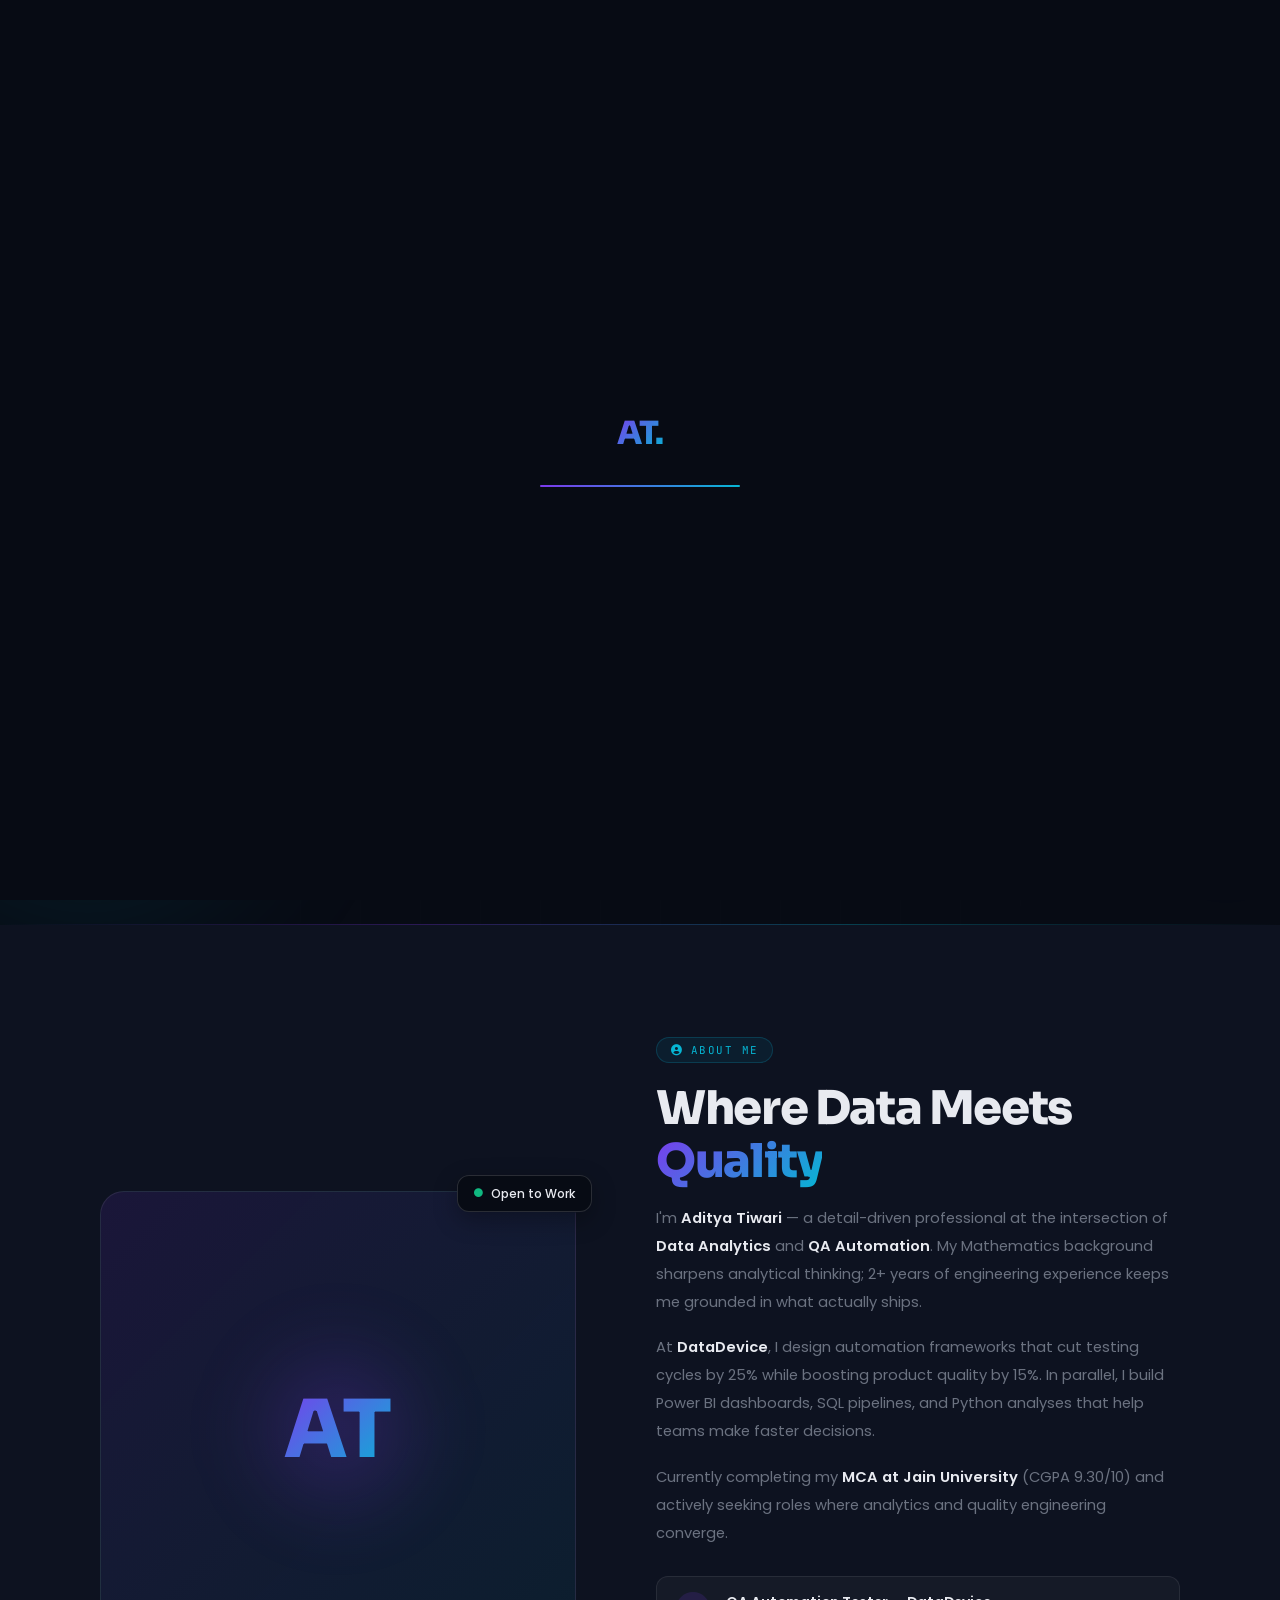
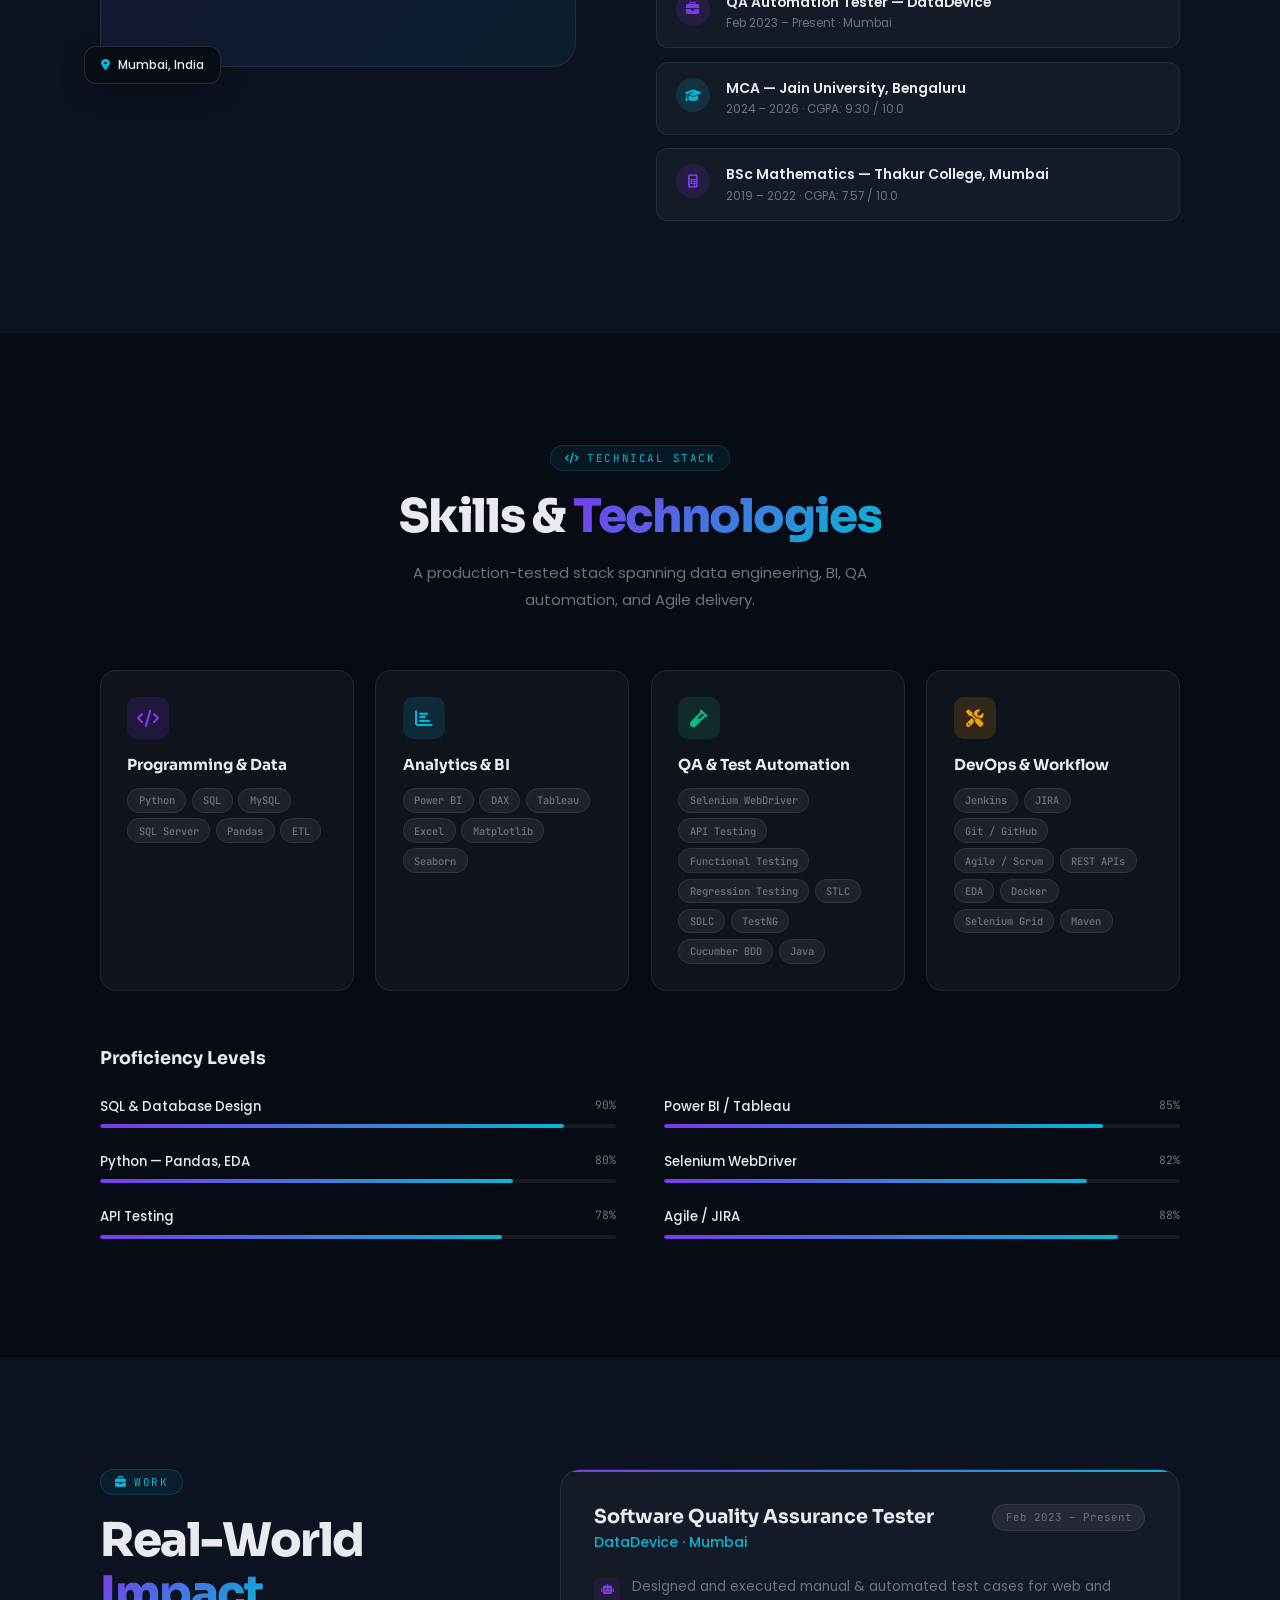
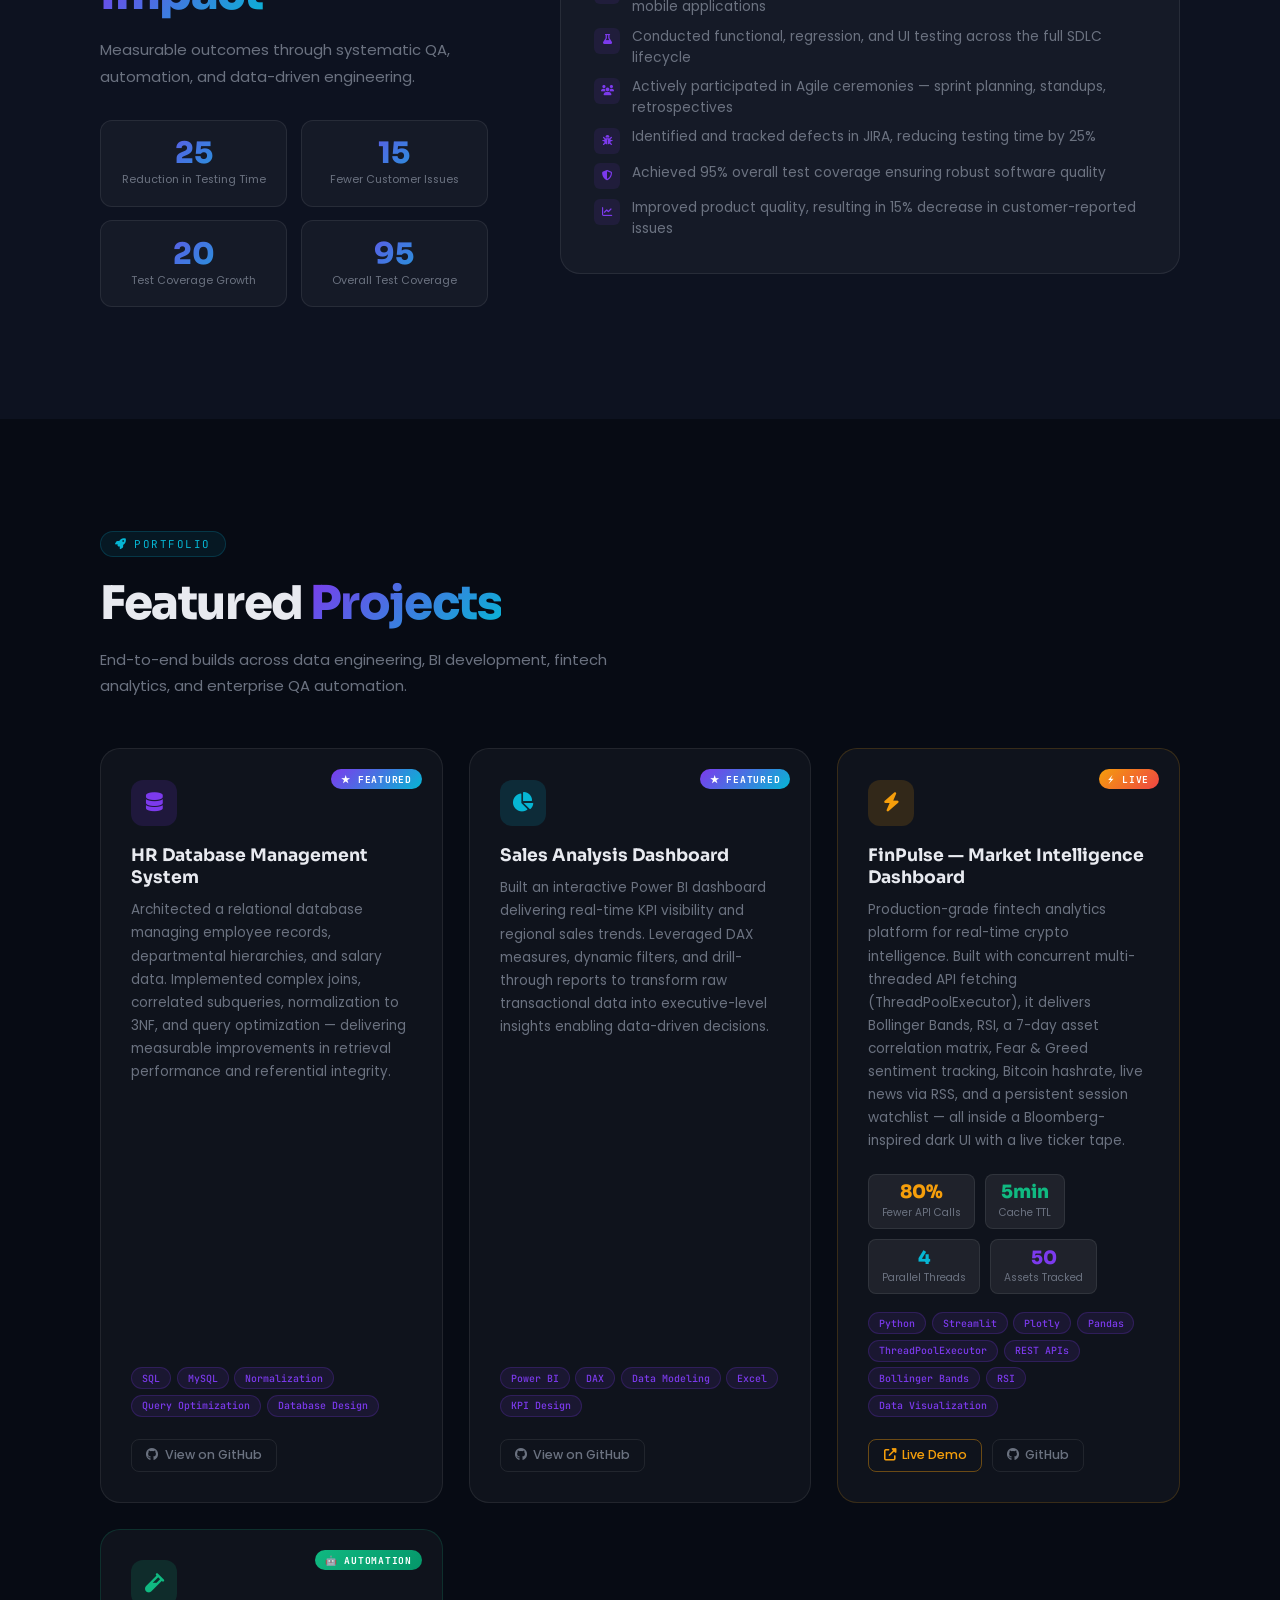
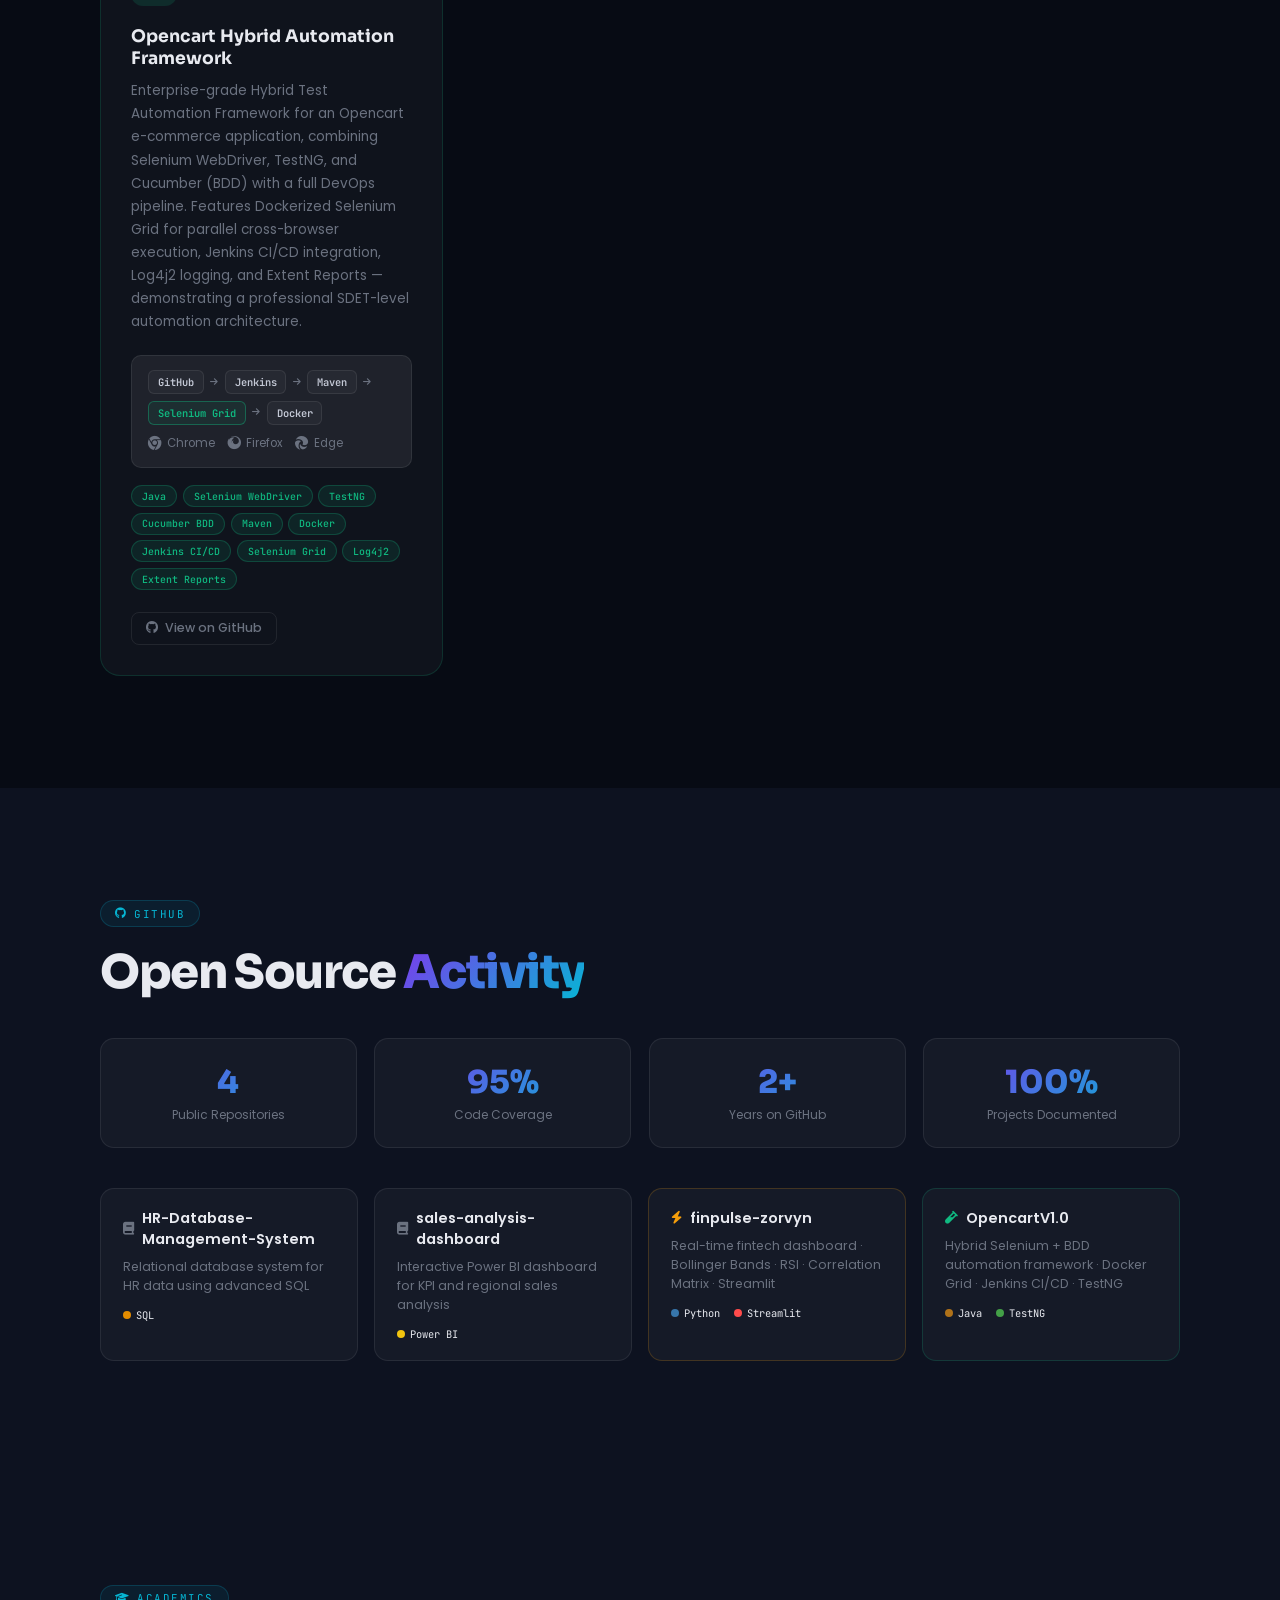
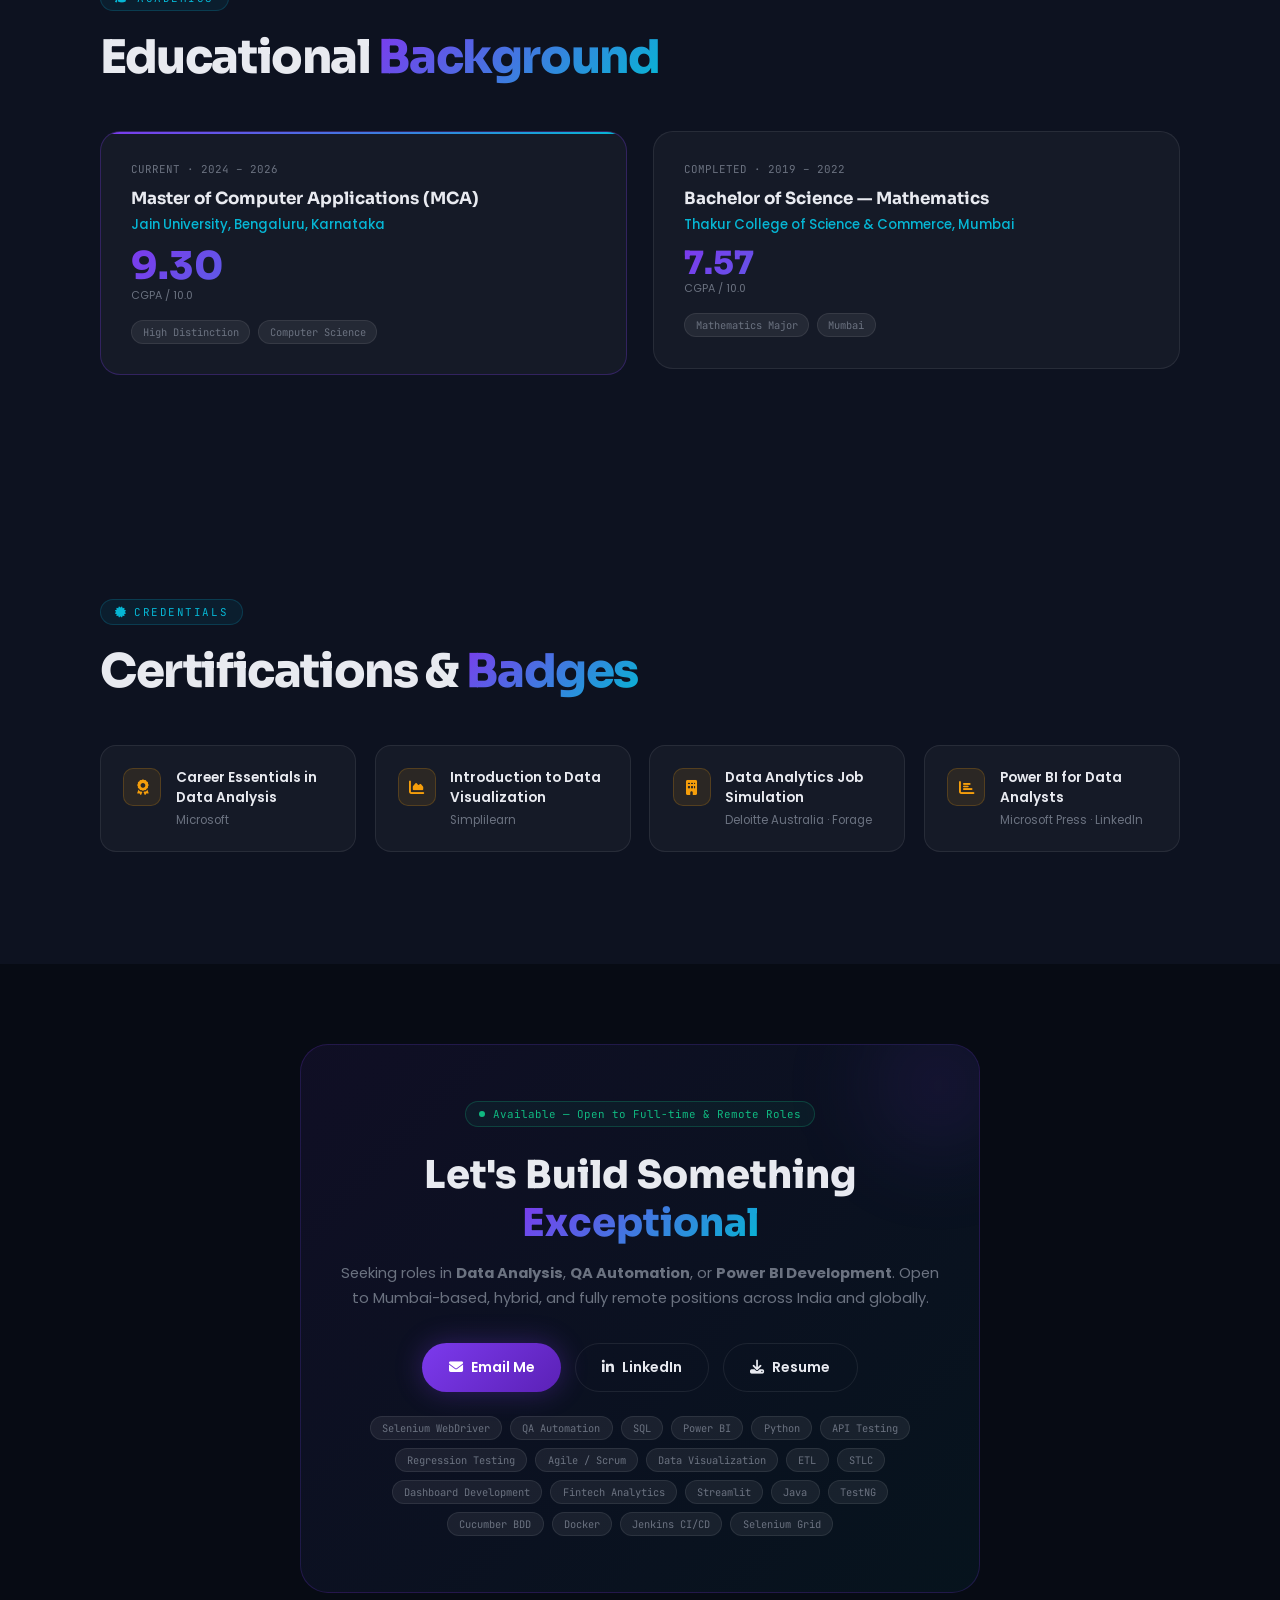
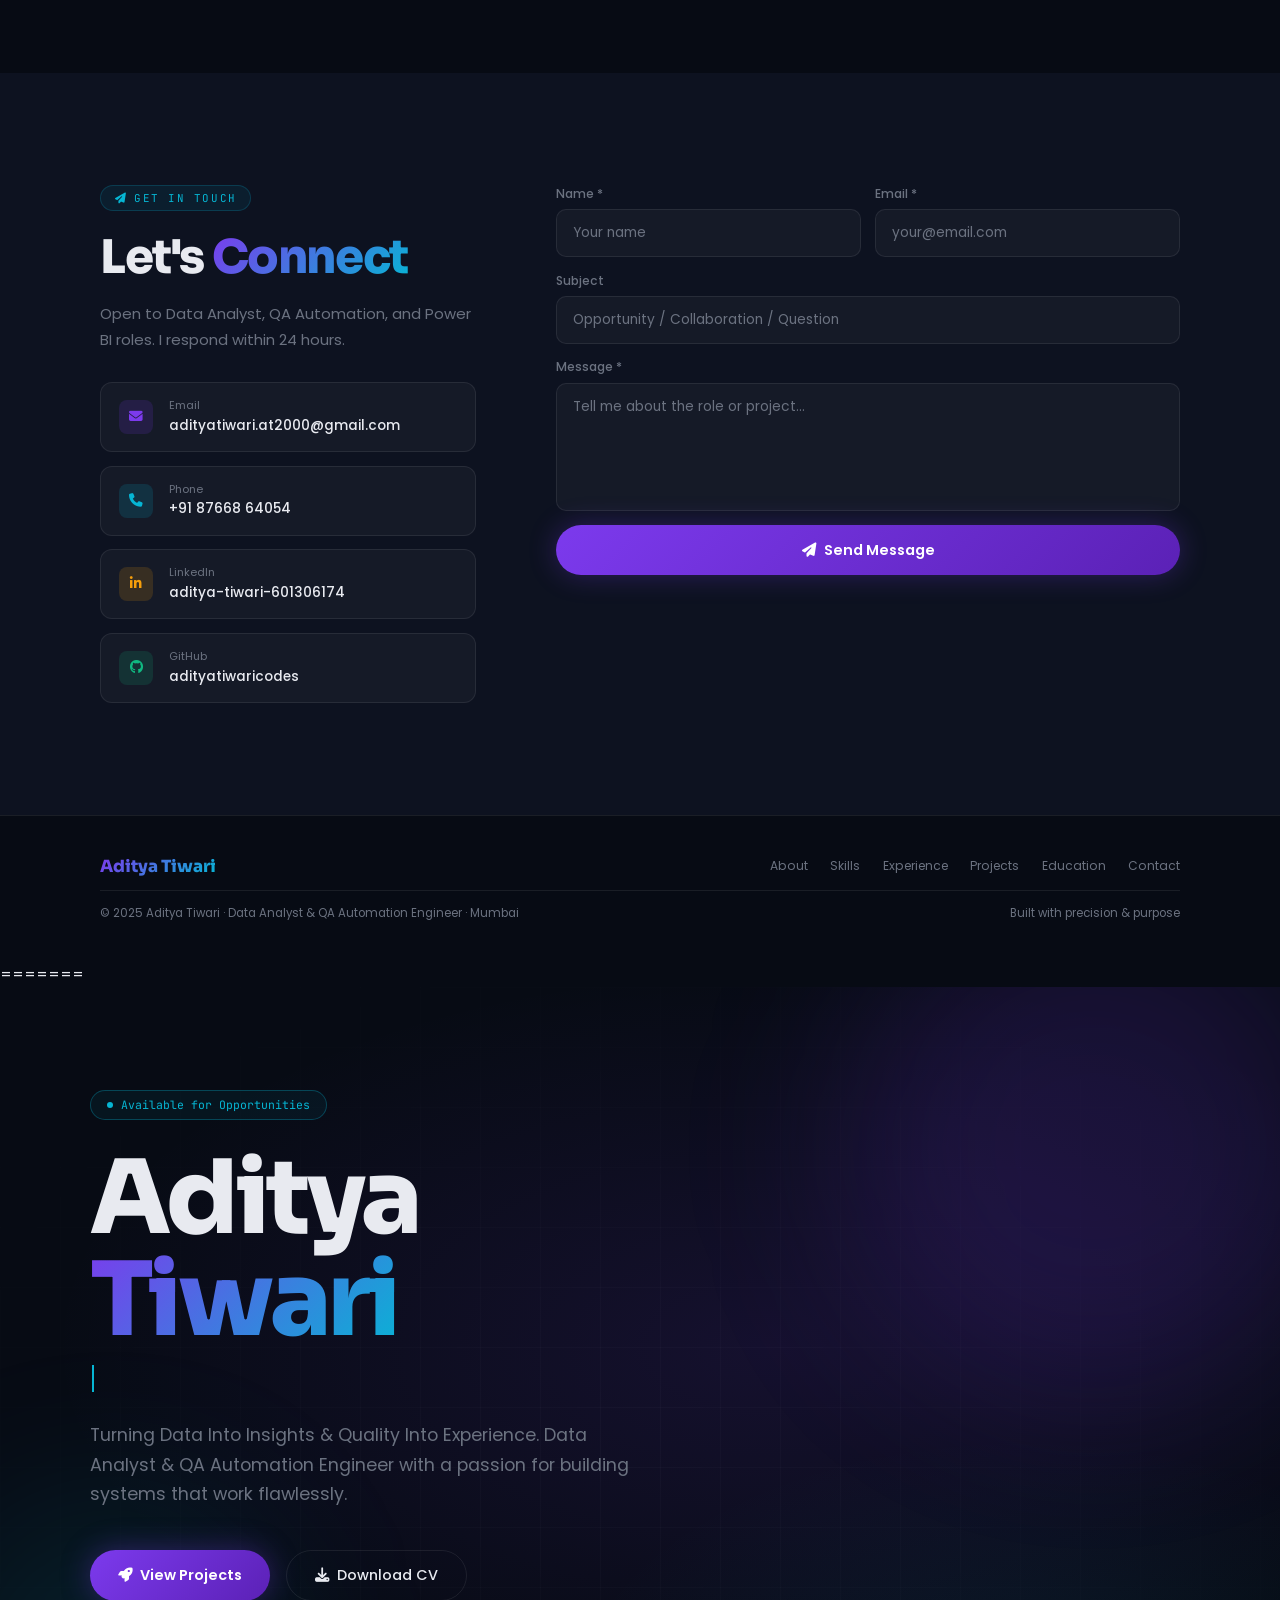
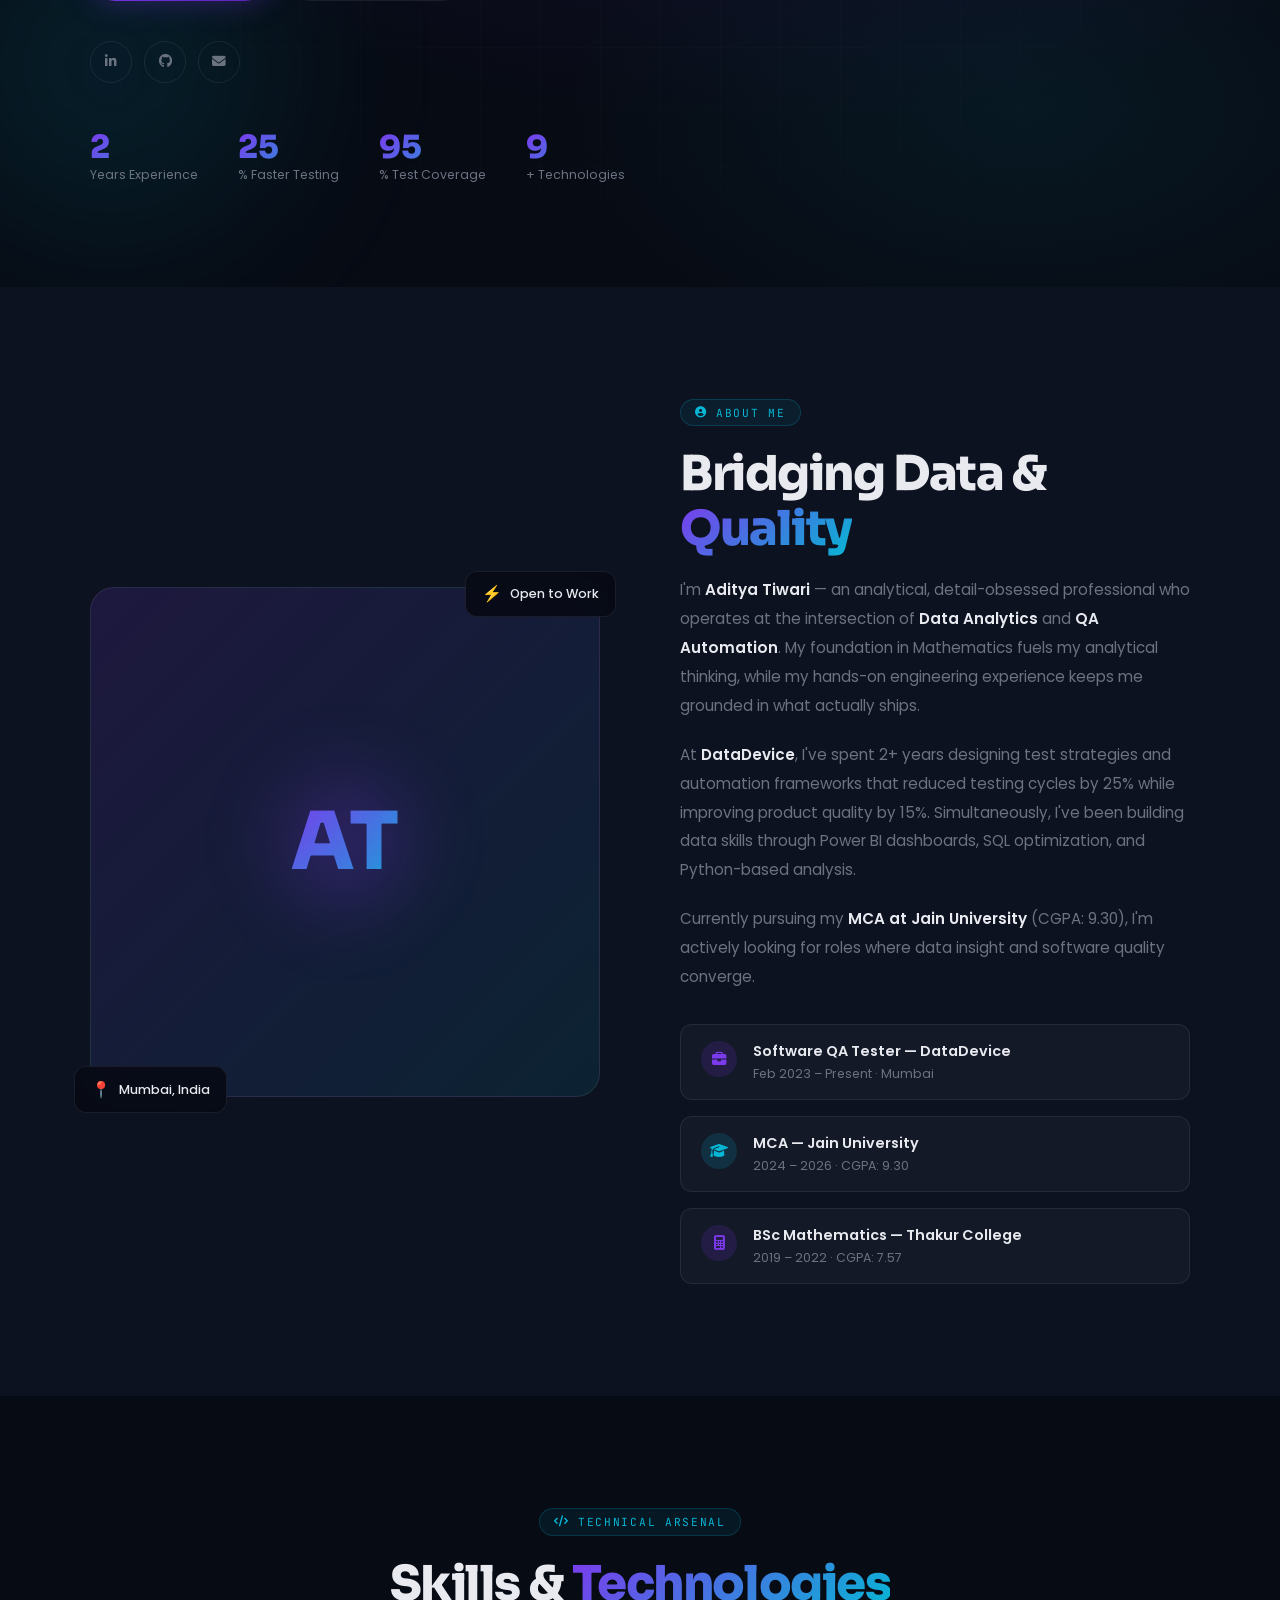
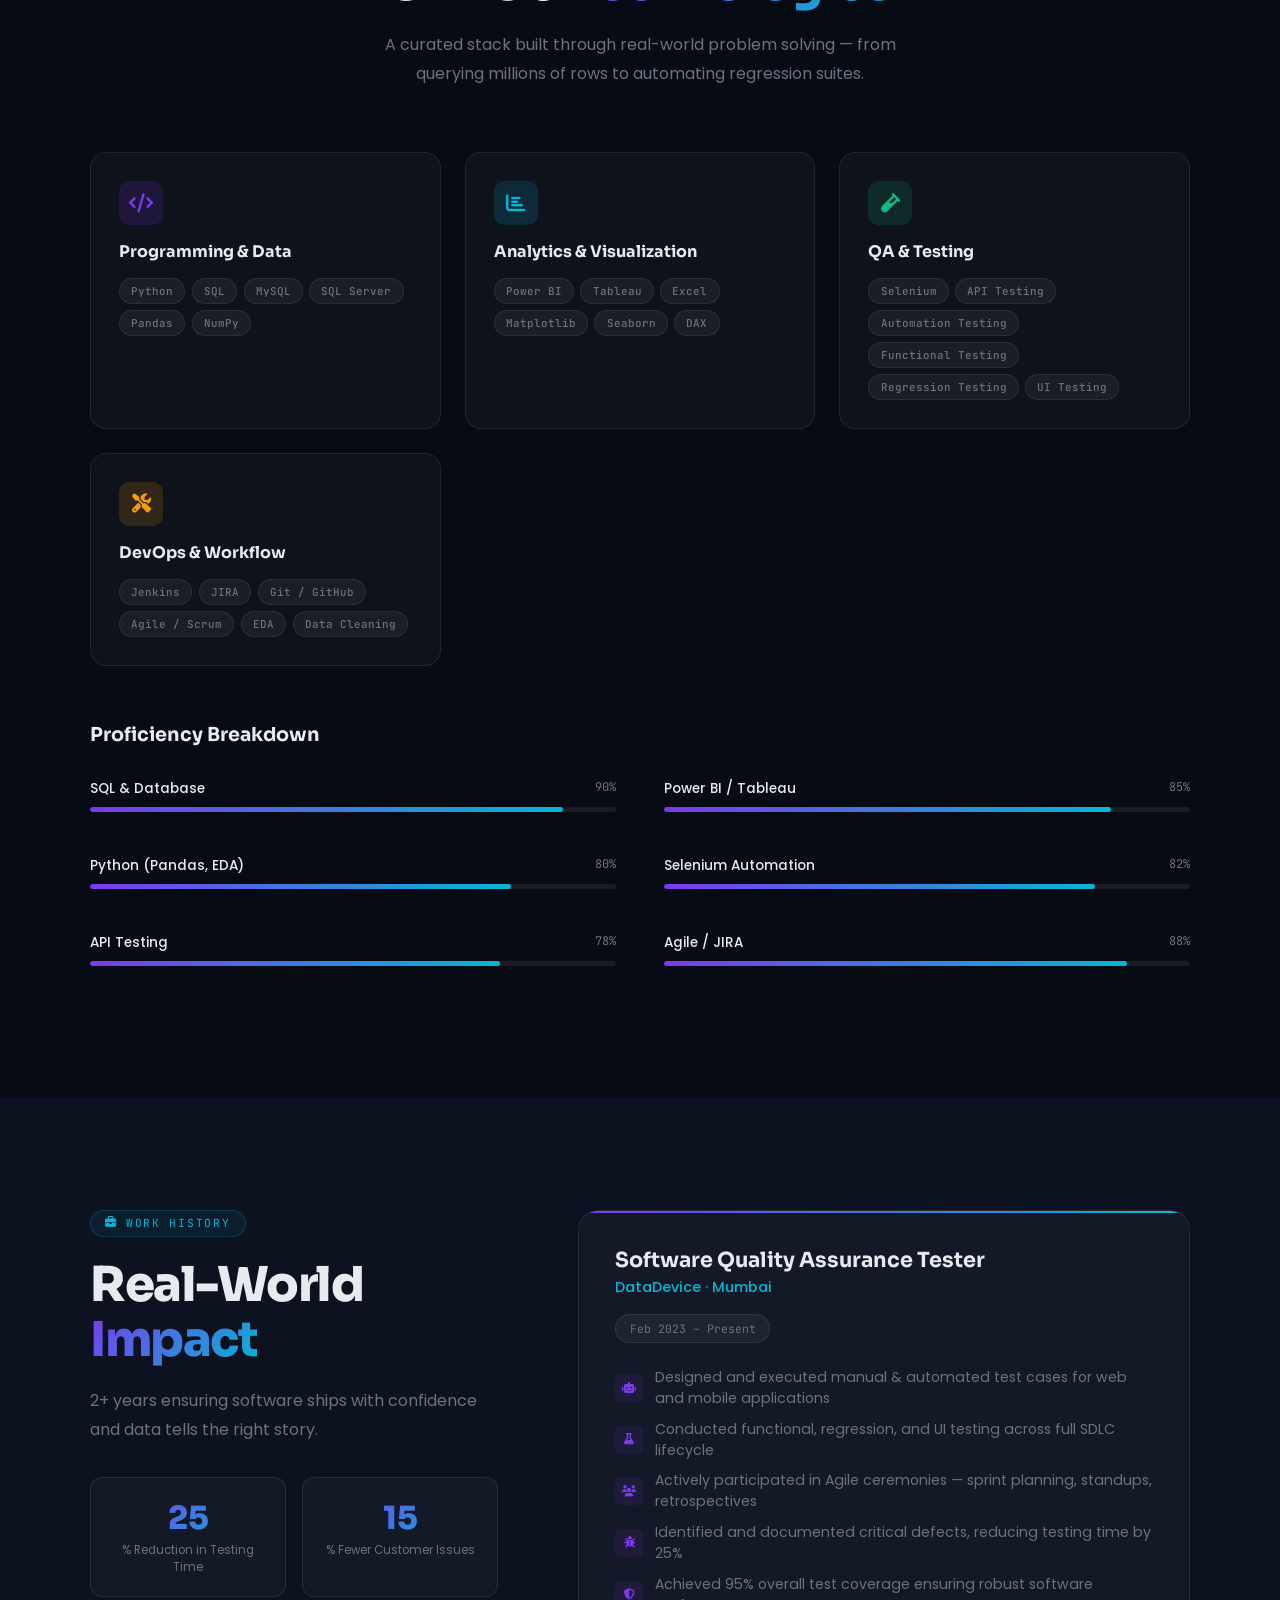
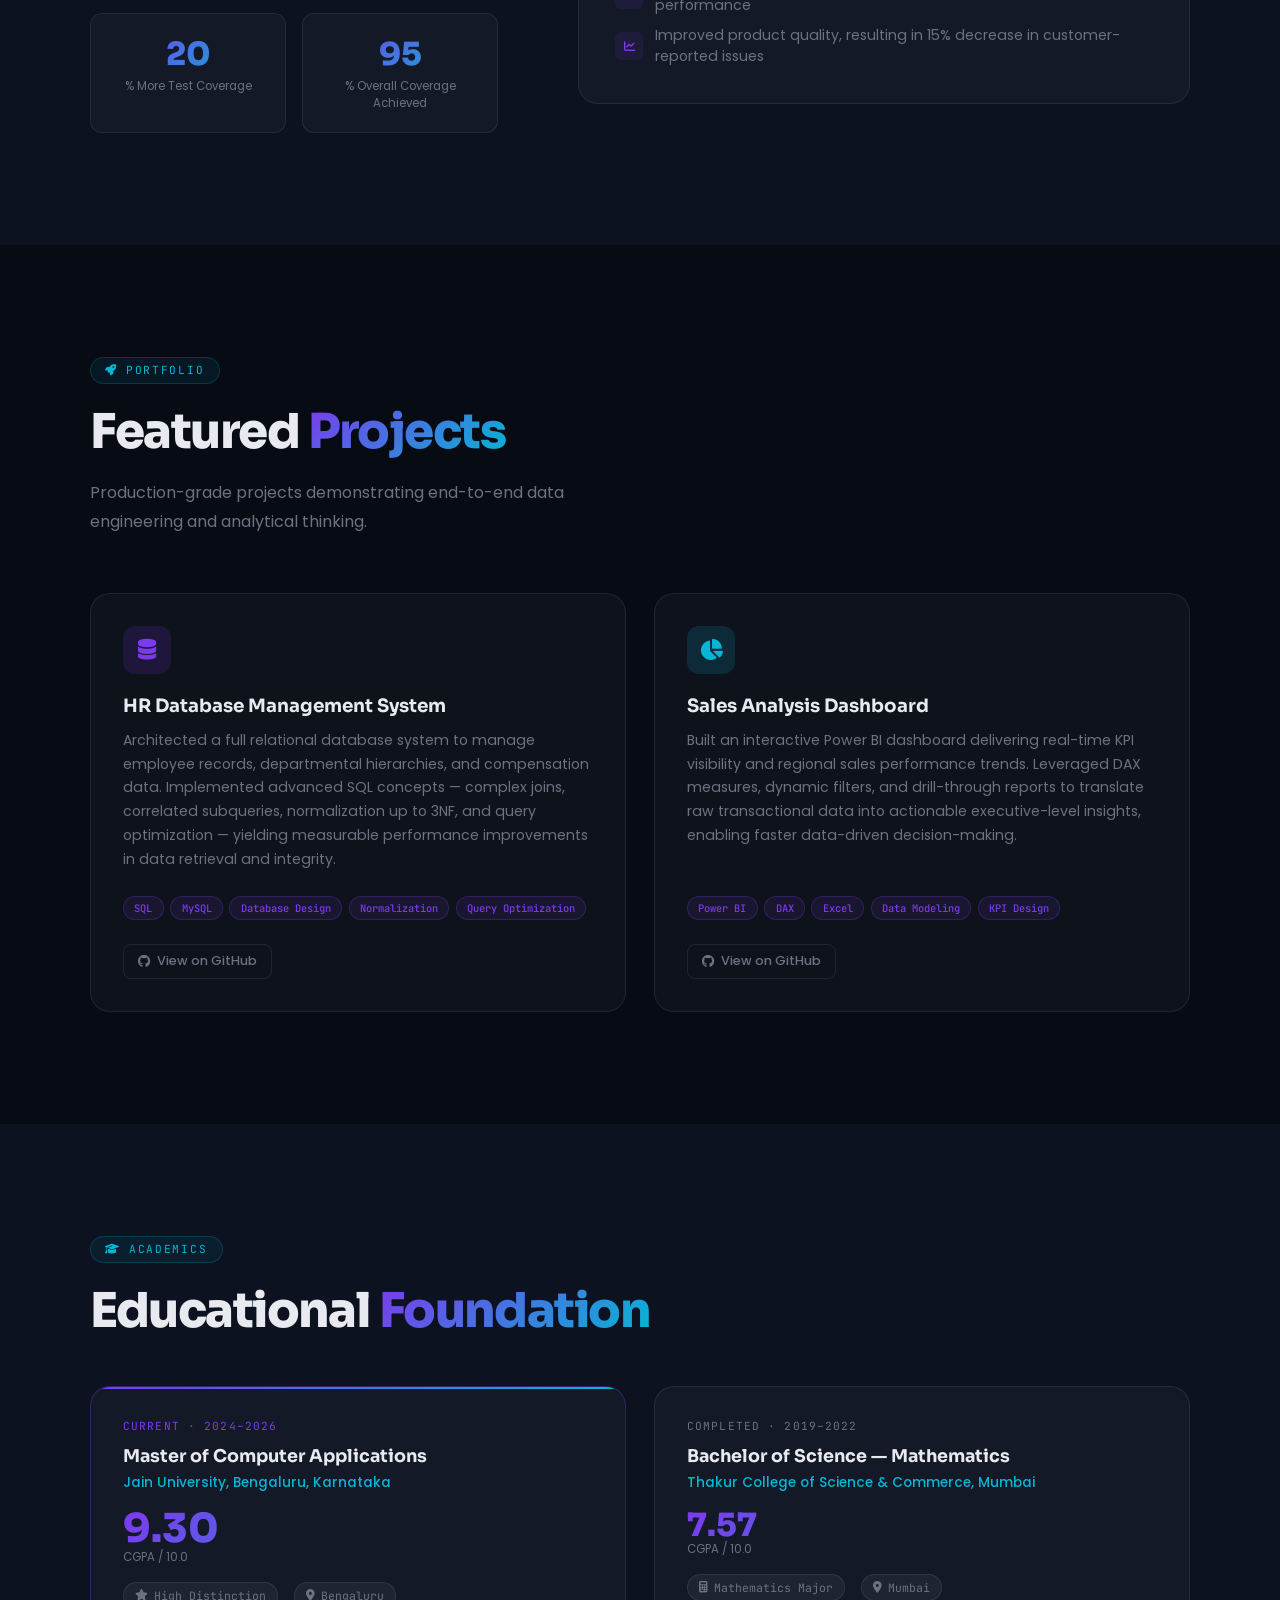
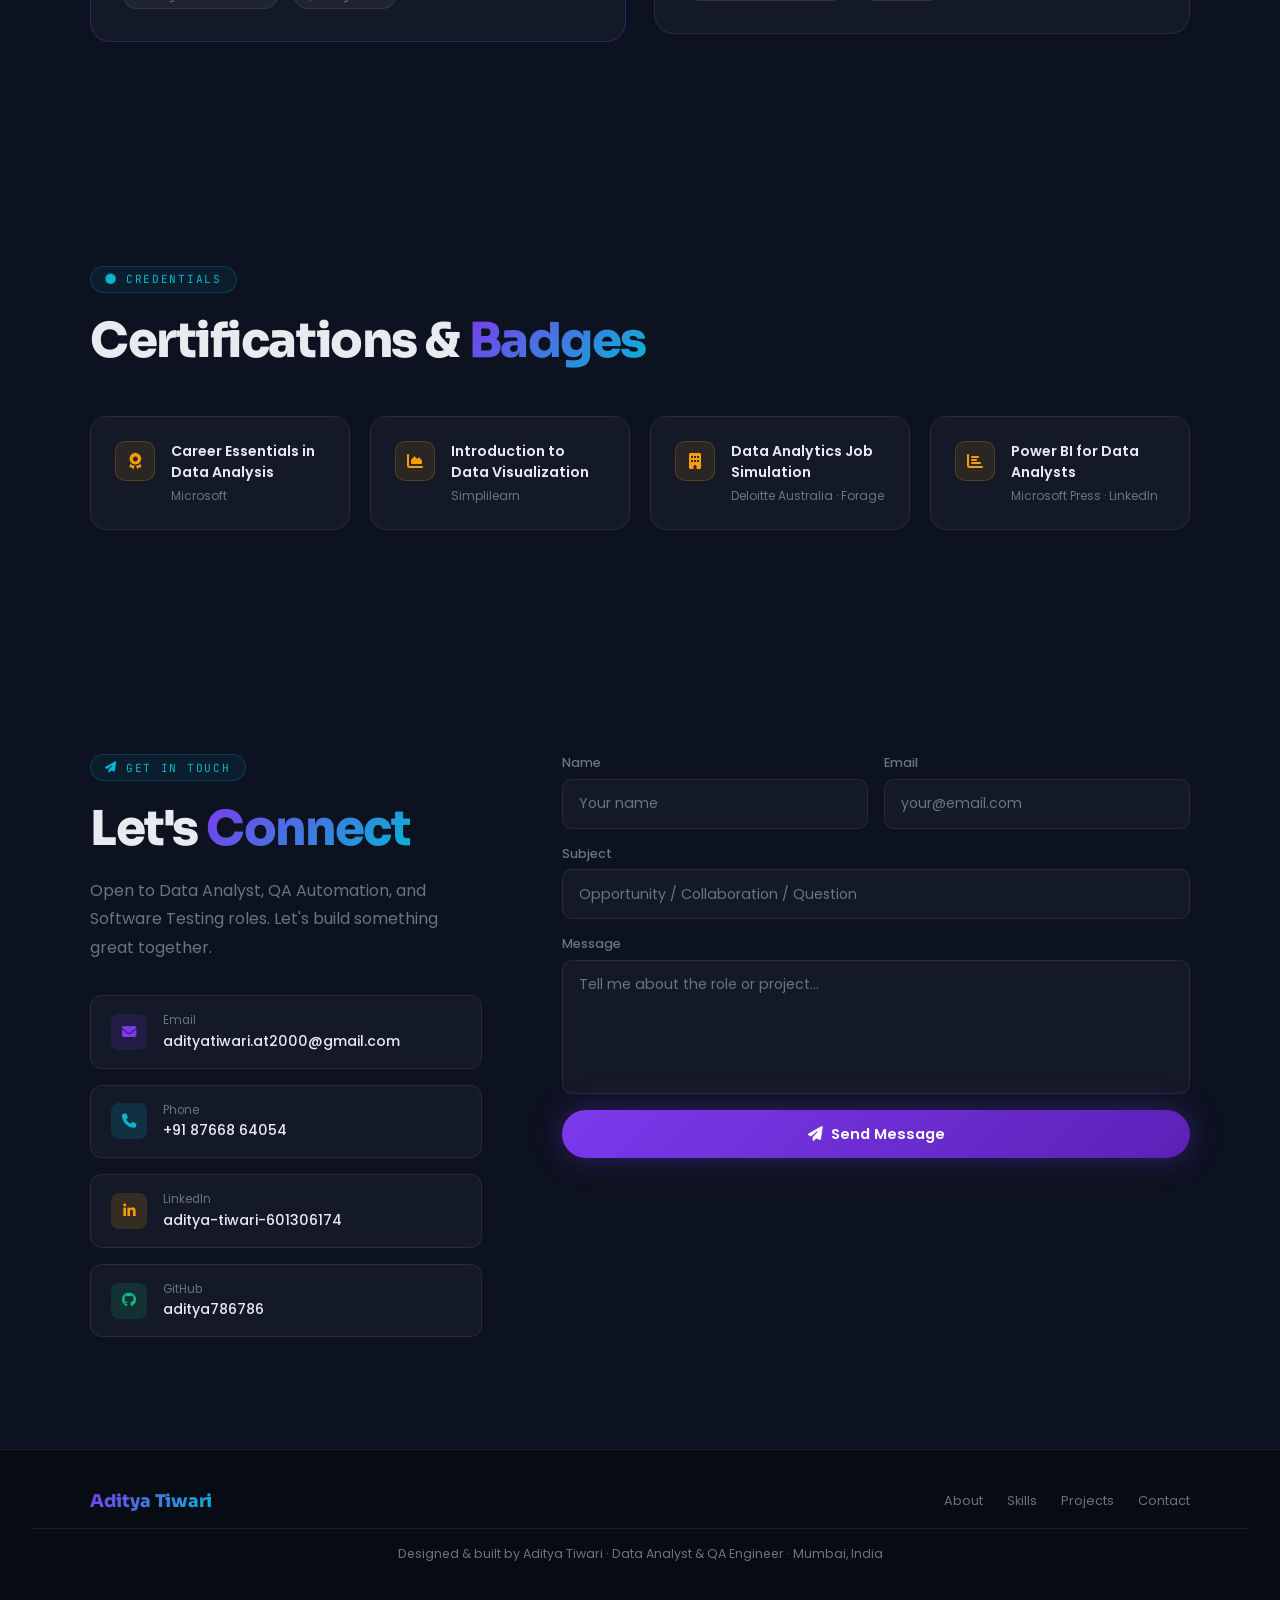
==== commit ca76c166: "resolve merge conflict" ====
--- a/index.html
+++ b/index.html
@@ -1,3 +1,4 @@
+<<<<<<< HEAD
 <!DOCTYPE html>
 <html lang="en" data-theme="dark">
 <head>
@@ -1030,3 +1031,1266 @@
 </script>
 </body>
 </html>
+=======
+<!DOCTYPE HTML>
+<html lang="en">
+<head>
+  <meta charset="utf-8"/>
+  <meta name="viewport" content="width=device-width, initial-scale=1, user-scalable=no"/>
+  <meta name="description" content="Aditya Tiwari – Data Analyst & QA Automation Engineer. Turning data into insights and quality into experience."/>
+  <meta name="keywords" content="Data Analyst, QA Automation, Power BI, Python, SQL, Selenium, Mumbai"/>
+  <meta name="author" content="Aditya Tiwari"/>
+  <meta property="og:title" content="Aditya Tiwari | Data Analyst & QA Engineer"/>
+  <meta property="og:description" content="Turning Data Into Insights & Quality Into Experience."/>
+  <title>Aditya Tiwari | Data Analyst & QA Engineer</title>
+  <link rel="preconnect" href="https://fonts.googleapis.com"/>
+  <link rel="preconnect" href="https://fonts.gstatic.com" crossorigin/>
+  <link href="https://fonts.googleapis.com/css2?family=Sora:wght@300;400;600;700;800&family=Poppins:wght@300;400;500;600&family=JetBrains+Mono:wght@400;500&display=swap" rel="stylesheet"/>
+  <link rel="stylesheet" href="https://cdnjs.cloudflare.com/ajax/libs/font-awesome/6.5.0/css/all.min.css"/>
+  <style>
+    /* ─── CSS VARIABLES ─── */
+    :root {
+      --bg: #070b14;
+      --bg2: #0d1220;
+      --surface: rgba(255,255,255,0.03);
+      --border: rgba(255,255,255,0.08);
+      --purple: #7C3AED;
+      --cyan: #06B6D4;
+      --amber: #F59E0B;
+      --text: #e8eaf0;
+      --muted: #6b7280;
+      --heading-font: 'Sora', sans-serif;
+      --body-font: 'Poppins', sans-serif;
+      --mono-font: 'JetBrains Mono', monospace;
+      --radius: 16px;
+      --glow-purple: 0 0 40px rgba(124,58,237,0.3);
+      --glow-cyan: 0 0 40px rgba(6,182,212,0.3);
+    }
+
+    /* ─── RESET & BASE ─── */
+    *, *::before, *::after { box-sizing: border-box; margin: 0; padding: 0; }
+    html { scroll-behavior: smooth; scrollbar-width: thin; scrollbar-color: var(--purple) var(--bg2); }
+    body {
+      font-family: var(--body-font);
+      background: var(--bg);
+      color: var(--text);
+      overflow-x: hidden;
+      cursor: none;
+    }
+    a { color: inherit; text-decoration: none; }
+    img { max-width: 100%; }
+    ::selection { background: rgba(124,58,237,0.4); color: #fff; }
+
+    /* ─── CUSTOM CURSOR ─── */
+    #cursor-dot {
+      width: 8px; height: 8px;
+      background: var(--cyan);
+      border-radius: 50%;
+      position: fixed; top: 0; left: 0;
+      pointer-events: none; z-index: 10000;
+      transform: translate(-50%, -50%);
+      transition: transform 0.1s;
+      mix-blend-mode: screen;
+    }
+    #cursor-ring {
+      width: 36px; height: 36px;
+      border: 1.5px solid rgba(124,58,237,0.6);
+      border-radius: 50%;
+      position: fixed; top: 0; left: 0;
+      pointer-events: none; z-index: 9999;
+      transform: translate(-50%, -50%);
+      transition: transform 0.18s cubic-bezier(.25,.46,.45,.94), width 0.25s, height 0.25s, border-color 0.25s;
+    }
+    body.cursor-hover #cursor-ring {
+      width: 56px; height: 56px;
+      border-color: var(--cyan);
+    }
+
+    /* ─── SCROLL PROGRESS ─── */
+    #scroll-progress {
+      position: fixed; top: 0; left: 0; height: 2px;
+      background: linear-gradient(90deg, var(--purple), var(--cyan));
+      z-index: 9998; width: 0%; transition: width 0.1s;
+    }
+
+    /* ─── LOADING SCREEN ─── */
+    #loader {
+      position: fixed; inset: 0; background: var(--bg);
+      display: flex; flex-direction: column; align-items: center; justify-content: center;
+      z-index: 99999; transition: opacity 0.6s, visibility 0.6s;
+    }
+    #loader.done { opacity: 0; visibility: hidden; }
+    .loader-logo {
+      font-family: var(--heading-font);
+      font-size: 2rem; font-weight: 800;
+      background: linear-gradient(135deg, var(--purple), var(--cyan));
+      -webkit-background-clip: text; -webkit-text-fill-color: transparent;
+      letter-spacing: -1px; margin-bottom: 2rem;
+    }
+    .loader-bar-wrap {
+      width: 200px; height: 2px;
+      background: rgba(255,255,255,0.1); border-radius: 2px; overflow: hidden;
+    }
+    .loader-bar {
+      height: 100%; width: 0;
+      background: linear-gradient(90deg, var(--purple), var(--cyan));
+      animation: loadBar 1.8s cubic-bezier(.4,0,.2,1) forwards;
+    }
+    @keyframes loadBar { to { width: 100%; } }
+
+    /* ─── FLOATING NAV ─── */
+    #floating-nav {
+      position: fixed; top: 1.5rem; left: 50%; transform: translateX(-50%);
+      z-index: 1000;
+      background: rgba(7,11,20,0.7);
+      backdrop-filter: blur(24px);
+      border: 1px solid var(--border);
+      border-radius: 50px;
+      padding: 0.65rem 1.5rem;
+      display: flex; align-items: center; gap: 0.25rem;
+      transition: box-shadow 0.3s;
+    }
+    #floating-nav:hover { box-shadow: 0 0 30px rgba(124,58,237,0.15); }
+    .nav-logo {
+      font-family: var(--heading-font);
+      font-weight: 800; font-size: 1rem;
+      background: linear-gradient(135deg, var(--purple), var(--cyan));
+      -webkit-background-clip: text; -webkit-text-fill-color: transparent;
+      margin-right: 1rem; white-space: nowrap;
+    }
+    .nav-links { display: flex; gap: 0.1rem; }
+    .nav-links a {
+      font-size: 0.78rem; font-weight: 500; color: var(--muted);
+      padding: 0.4rem 0.9rem; border-radius: 50px;
+      transition: color 0.2s, background 0.2s;
+      white-space: nowrap;
+    }
+    .nav-links a:hover, .nav-links a.active {
+      color: var(--text); background: rgba(255,255,255,0.07);
+    }
+    .nav-cta {
+      margin-left: 0.5rem;
+      background: linear-gradient(135deg, var(--purple), var(--cyan));
+      color: #fff !important; font-weight: 600 !important;
+      padding: 0.4rem 1.1rem !important; border-radius: 50px !important;
+      font-size: 0.78rem !important;
+      transition: opacity 0.2s, transform 0.2s !important;
+    }
+    .nav-cta:hover { opacity: 0.9; transform: scale(1.03); }
+
+    /* ─── SECTION BASE ─── */
+    section { padding: 7rem 2rem; position: relative; }
+    .container { max-width: 1100px; margin: 0 auto; }
+    .section-tag {
+      display: inline-flex; align-items: center; gap: 0.5rem;
+      font-family: var(--mono-font); font-size: 0.7rem; letter-spacing: 0.15em;
+      color: var(--cyan); text-transform: uppercase;
+      background: rgba(6,182,212,0.08); border: 1px solid rgba(6,182,212,0.2);
+      padding: 0.35rem 0.9rem; border-radius: 50px; margin-bottom: 1.25rem;
+    }
+    .section-title {
+      font-family: var(--heading-font);
+      font-size: clamp(2rem, 4vw, 3rem);
+      font-weight: 800; line-height: 1.15;
+      letter-spacing: -0.03em; margin-bottom: 1.25rem;
+    }
+    .section-desc { color: var(--muted); line-height: 1.8; max-width: 560px; }
+    .gradient-text {
+      background: linear-gradient(135deg, var(--purple), var(--cyan));
+      -webkit-background-clip: text; -webkit-text-fill-color: transparent;
+    }
+
+    /* ─── SCROLL REVEAL ─── */
+    .reveal {
+      opacity: 0; transform: translateY(32px);
+      transition: opacity 0.7s cubic-bezier(.4,0,.2,1), transform 0.7s cubic-bezier(.4,0,.2,1);
+    }
+    .reveal.visible { opacity: 1; transform: none; }
+
+    /* ─── HERO ─── */
+    #hero {
+      min-height: 100vh; display: flex; align-items: center;
+      padding: 0 2rem; position: relative; overflow: hidden;
+    }
+    .hero-bg {
+      position: absolute; inset: 0; pointer-events: none;
+      background: radial-gradient(ellipse 80% 60% at 60% 40%, rgba(124,58,237,0.12) 0%, transparent 70%),
+                  radial-gradient(ellipse 60% 50% at 80% 80%, rgba(6,182,212,0.08) 0%, transparent 60%);
+    }
+    .hero-grid {
+      position: absolute; inset: 0; pointer-events: none;
+      background-image: linear-gradient(rgba(255,255,255,0.025) 1px, transparent 1px),
+                        linear-gradient(90deg, rgba(255,255,255,0.025) 1px, transparent 1px);
+      background-size: 60px 60px;
+      mask-image: radial-gradient(ellipse 70% 70% at 50% 50%, black, transparent);
+    }
+    .hero-orb {
+      position: absolute; border-radius: 50%; filter: blur(80px); pointer-events: none;
+    }
+    .orb1 { width: 500px; height: 500px; background: rgba(124,58,237,0.15); top: -10%; right: -5%; animation: orb-float 8s ease-in-out infinite; }
+    .orb2 { width: 350px; height: 350px; background: rgba(6,182,212,0.1); bottom: 5%; left: -5%; animation: orb-float 10s ease-in-out infinite reverse; }
+    @keyframes orb-float { 0%,100% { transform: translateY(0) scale(1); } 50% { transform: translateY(-30px) scale(1.05); } }
+
+    .hero-content { position: relative; z-index: 1; max-width: 1100px; margin: 0 auto; width: 100%; }
+    .hero-badge {
+      display: inline-flex; align-items: center; gap: 0.5rem;
+      font-family: var(--mono-font); font-size: 0.72rem;
+      color: var(--cyan); border: 1px solid rgba(6,182,212,0.3);
+      background: rgba(6,182,212,0.06); padding: 0.4rem 1rem; border-radius: 50px;
+      margin-bottom: 1.75rem; animation: fadeInDown 0.6s 0.3s both;
+    }
+    .hero-badge .dot { width: 6px; height: 6px; background: var(--cyan); border-radius: 50%; animation: pulse 1.5s infinite; }
+    @keyframes pulse { 0%,100%{opacity:1;transform:scale(1)} 50%{opacity:0.5;transform:scale(1.3)} }
+
+    .hero-name {
+      font-family: var(--heading-font);
+      font-size: clamp(3rem, 8vw, 6.5rem);
+      font-weight: 800; line-height: 1.0; letter-spacing: -0.04em;
+      margin-bottom: 0.75rem;
+      animation: fadeInUp 0.7s 0.4s both;
+    }
+    .hero-name span {
+      background: linear-gradient(135deg, var(--purple) 0%, var(--cyan) 100%);
+      -webkit-background-clip: text; -webkit-text-fill-color: transparent;
+    }
+
+    .hero-role {
+      font-family: var(--mono-font);
+      font-size: clamp(1rem, 2.5vw, 1.4rem);
+      color: var(--muted); margin-bottom: 1.5rem;
+      min-height: 2rem;
+      animation: fadeInUp 0.7s 0.5s both;
+    }
+    .hero-role .typed-cursor {
+      display: inline-block; width: 2px; height: 1.2em;
+      background: var(--cyan); margin-left: 2px;
+      animation: blink 0.8s step-end infinite;
+      vertical-align: text-bottom;
+    }
+    @keyframes blink { 50% { opacity: 0; } }
+
+    .hero-tagline {
+      font-size: 1.1rem; color: var(--muted); max-width: 540px; line-height: 1.7;
+      margin-bottom: 2.5rem;
+      animation: fadeInUp 0.7s 0.6s both;
+    }
+    .hero-ctas { display: flex; gap: 1rem; flex-wrap: wrap; animation: fadeInUp 0.7s 0.7s both; }
+    .btn-primary {
+      display: inline-flex; align-items: center; gap: 0.5rem;
+      background: linear-gradient(135deg, var(--purple), #5b21b6);
+      color: #fff; font-weight: 600; font-size: 0.9rem;
+      padding: 0.85rem 1.75rem; border-radius: 50px;
+      border: none; cursor: none;
+      box-shadow: 0 0 30px rgba(124,58,237,0.35);
+      transition: transform 0.2s, box-shadow 0.2s;
+    }
+    .btn-primary:hover { transform: translateY(-2px); box-shadow: 0 0 50px rgba(124,58,237,0.5); }
+    .btn-secondary {
+      display: inline-flex; align-items: center; gap: 0.5rem;
+      background: transparent; color: var(--text); font-weight: 500; font-size: 0.9rem;
+      padding: 0.85rem 1.75rem; border-radius: 50px;
+      border: 1px solid var(--border); cursor: none;
+      transition: border-color 0.2s, background 0.2s, transform 0.2s;
+    }
+    .btn-secondary:hover { border-color: var(--cyan); background: rgba(6,182,212,0.06); transform: translateY(-2px); }
+
+    .hero-socials {
+      display: flex; gap: 0.75rem; margin-top: 2.5rem;
+      animation: fadeInUp 0.7s 0.85s both;
+    }
+    .hero-social {
+      width: 42px; height: 42px; border-radius: 50%;
+      border: 1px solid var(--border);
+      display: flex; align-items: center; justify-content: center;
+      font-size: 0.85rem; color: var(--muted);
+      transition: border-color 0.2s, color 0.2s, background 0.2s, transform 0.2s;
+    }
+    .hero-social:hover { border-color: var(--purple); color: #fff; background: rgba(124,58,237,0.15); transform: translateY(-3px); }
+
+    .hero-stats {
+      display: flex; gap: 2.5rem; margin-top: 3rem; flex-wrap: wrap;
+      animation: fadeInUp 0.7s 1s both;
+    }
+    .hero-stat-num {
+      font-family: var(--heading-font); font-size: 2rem; font-weight: 800;
+      background: linear-gradient(135deg, var(--purple), var(--cyan));
+      -webkit-background-clip: text; -webkit-text-fill-color: transparent;
+      line-height: 1;
+    }
+    .hero-stat-label { font-size: 0.78rem; color: var(--muted); margin-top: 0.2rem; }
+
+    @keyframes fadeInDown { from { opacity: 0; transform: translateY(-20px); } to { opacity: 1; transform: none; } }
+    @keyframes fadeInUp { from { opacity: 0; transform: translateY(20px); } to { opacity: 1; transform: none; } }
+
+    /* ─── ABOUT ─── */
+    #about { background: var(--bg2); }
+    .about-grid { display: grid; grid-template-columns: 1fr 1fr; gap: 5rem; align-items: center; }
+    .about-image-wrap {
+      position: relative;
+    }
+    .about-image-frame {
+      width: 100%; aspect-ratio: 1;
+      border-radius: 24px;
+      background: linear-gradient(135deg, rgba(124,58,237,0.15), rgba(6,182,212,0.1));
+      border: 1px solid var(--border);
+      display: flex; align-items: center; justify-content: center;
+      position: relative; overflow: hidden;
+    }
+    .about-avatar {
+      font-family: var(--heading-font);
+      font-size: 5rem; font-weight: 800;
+      background: linear-gradient(135deg, var(--purple), var(--cyan));
+      -webkit-background-clip: text; -webkit-text-fill-color: transparent;
+    }
+    .about-glow {
+      position: absolute; width: 200px; height: 200px;
+      background: radial-gradient(circle, rgba(124,58,237,0.3), transparent 70%);
+      border-radius: 50%; filter: blur(30px);
+      animation: orb-float 6s ease-in-out infinite;
+    }
+    .about-badge-float {
+      position: absolute; background: rgba(7,11,20,0.9);
+      border: 1px solid var(--border); border-radius: 12px;
+      padding: 0.6rem 1rem; display: flex; align-items: center; gap: 0.5rem;
+      font-size: 0.78rem; font-weight: 500; backdrop-filter: blur(12px);
+    }
+    .about-badge-float.top-right { top: -1rem; right: -1rem; }
+    .about-badge-float.bottom-left { bottom: -1rem; left: -1rem; }
+    .badge-icon { font-size: 1rem; }
+
+    .about-text p { color: var(--muted); line-height: 1.9; margin-bottom: 1.25rem; font-size: 0.95rem; }
+    .about-text p strong { color: var(--text); font-weight: 600; }
+
+    .about-timeline { margin-top: 2rem; display: flex; flex-direction: column; gap: 1rem; }
+    .timeline-item {
+      display: flex; gap: 1rem; align-items: flex-start;
+      background: var(--surface); border: 1px solid var(--border);
+      border-radius: 12px; padding: 1rem 1.25rem;
+      transition: border-color 0.2s, transform 0.2s;
+    }
+    .timeline-item:hover { border-color: rgba(124,58,237,0.3); transform: translateX(4px); }
+    .timeline-dot {
+      width: 36px; height: 36px; border-radius: 50%; flex-shrink: 0;
+      display: flex; align-items: center; justify-content: center;
+      font-size: 0.9rem;
+    }
+    .timeline-dot.purple { background: rgba(124,58,237,0.15); color: var(--purple); }
+    .timeline-dot.cyan { background: rgba(6,182,212,0.15); color: var(--cyan); }
+    .timeline-info { font-size: 0.78rem; color: var(--muted); margin-top: 0.2rem; }
+
+    /* ─── SKILLS ─── */
+    #skills {}
+    .skills-header { text-align: center; margin-bottom: 4rem; }
+    .skills-header .section-desc { margin: 0 auto; }
+    .skills-grid { display: grid; grid-template-columns: repeat(auto-fit, minmax(260px, 1fr)); gap: 1.5rem; }
+    .skill-card {
+      background: var(--surface);
+      border: 1px solid var(--border);
+      border-radius: var(--radius); padding: 1.75rem;
+      transition: border-color 0.3s, transform 0.3s, box-shadow 0.3s;
+      position: relative; overflow: hidden;
+    }
+    .skill-card::before {
+      content: ''; position: absolute; inset: 0; opacity: 0;
+      transition: opacity 0.3s;
+      background: radial-gradient(ellipse at top left, rgba(124,58,237,0.08), transparent 60%);
+    }
+    .skill-card:hover { border-color: rgba(124,58,237,0.4); transform: translateY(-4px); box-shadow: var(--glow-purple); }
+    .skill-card:hover::before { opacity: 1; }
+    .skill-card-icon {
+      width: 44px; height: 44px; border-radius: 10px;
+      display: flex; align-items: center; justify-content: center;
+      font-size: 1.2rem; margin-bottom: 1rem;
+    }
+    .icon-purple { background: rgba(124,58,237,0.15); color: var(--purple); }
+    .icon-cyan { background: rgba(6,182,212,0.15); color: var(--cyan); }
+    .icon-amber { background: rgba(245,158,11,0.15); color: var(--amber); }
+    .icon-green { background: rgba(16,185,129,0.15); color: #10b981; }
+    .skill-card-title { font-family: var(--heading-font); font-size: 1rem; font-weight: 700; margin-bottom: 1rem; }
+    .skill-tags { display: flex; flex-wrap: wrap; gap: 0.4rem; }
+    .skill-tag {
+      font-family: var(--mono-font); font-size: 0.68rem; font-weight: 500;
+      padding: 0.3rem 0.7rem; border-radius: 50px;
+      background: rgba(255,255,255,0.05); border: 1px solid var(--border);
+      color: var(--muted); transition: color 0.2s, border-color 0.2s;
+    }
+    .skill-card:hover .skill-tag { color: var(--text); border-color: rgba(124,58,237,0.3); }
+
+    .skills-bars { margin-top: 4rem; }
+    .skill-bar-row { display: grid; grid-template-columns: 1fr 1fr; gap: 1.5rem 3rem; }
+    .skill-bar-item { margin-bottom: 1.25rem; }
+    .skill-bar-header { display: flex; justify-content: space-between; margin-bottom: 0.5rem; font-size: 0.85rem; }
+    .skill-bar-name { font-weight: 500; }
+    .skill-bar-pct { font-family: var(--mono-font); font-size: 0.75rem; color: var(--muted); }
+    .skill-bar-track {
+      height: 5px; background: rgba(255,255,255,0.07); border-radius: 5px; overflow: hidden;
+    }
+    .skill-bar-fill {
+      height: 100%; border-radius: 5px;
+      background: linear-gradient(90deg, var(--purple), var(--cyan));
+      width: 0; transition: width 1.2s cubic-bezier(.4,0,.2,1);
+    }
+
+    /* ─── EXPERIENCE ─── */
+    #experience { background: var(--bg2); }
+    .exp-grid { display: grid; grid-template-columns: 1fr 1.5fr; gap: 5rem; align-items: start; }
+    .exp-meta .section-tag { margin-bottom: 1rem; }
+    .metrics-grid { display: grid; grid-template-columns: 1fr 1fr; gap: 1rem; margin-top: 2rem; }
+    .metric-card {
+      background: var(--surface); border: 1px solid var(--border); border-radius: 12px;
+      padding: 1.25rem; text-align: center;
+      transition: border-color 0.2s, transform 0.2s;
+    }
+    .metric-card:hover { border-color: rgba(6,182,212,0.4); transform: translateY(-2px); }
+    .metric-num {
+      font-family: var(--heading-font); font-size: 2rem; font-weight: 800;
+      background: linear-gradient(135deg, var(--purple), var(--cyan));
+      -webkit-background-clip: text; -webkit-text-fill-color: transparent;
+    }
+    .metric-label { font-size: 0.72rem; color: var(--muted); margin-top: 0.25rem; }
+
+    .exp-card {
+      background: var(--surface); border: 1px solid var(--border); border-radius: 20px;
+      padding: 2.25rem; position: relative; overflow: hidden;
+    }
+    .exp-card::before {
+      content: ''; position: absolute; top: 0; left: 0; right: 0; height: 2px;
+      background: linear-gradient(90deg, var(--purple), var(--cyan));
+    }
+    .exp-header { display: flex; justify-content: space-between; align-items: flex-start; margin-bottom: 1.5rem; flex-wrap: wrap; gap: 1rem; }
+    .exp-role { font-family: var(--heading-font); font-size: 1.3rem; font-weight: 700; margin-bottom: 0.25rem; }
+    .exp-company { font-size: 0.9rem; color: var(--cyan); font-weight: 500; }
+    .exp-duration {
+      font-family: var(--mono-font); font-size: 0.72rem; color: var(--muted);
+      background: rgba(255,255,255,0.05); border: 1px solid var(--border);
+      padding: 0.4rem 0.85rem; border-radius: 50px;
+    }
+    .exp-responsibilities { display: flex; flex-direction: column; gap: 0.6rem; }
+    .exp-resp-item {
+      display: flex; align-items: center; gap: 0.75rem;
+      font-size: 0.88rem; color: var(--muted);
+    }
+    .resp-icon {
+      width: 28px; height: 28px; border-radius: 6px; flex-shrink: 0;
+      background: rgba(124,58,237,0.1); color: var(--purple);
+      display: flex; align-items: center; justify-content: center; font-size: 0.7rem;
+    }
+
+    /* ─── PROJECTS ─── */
+    #projects {}
+    .projects-header { margin-bottom: 3.5rem; }
+    .projects-grid { display: grid; grid-template-columns: repeat(auto-fit, minmax(320px, 1fr)); gap: 1.75rem; }
+    .project-card {
+      background: var(--surface); border: 1px solid var(--border); border-radius: 20px;
+      padding: 2rem; display: flex; flex-direction: column;
+      transition: border-color 0.3s, transform 0.3s, box-shadow 0.3s;
+      position: relative; overflow: hidden;
+    }
+    .project-card::after {
+      content: ''; position: absolute; inset: 0; opacity: 0;
+      background: radial-gradient(ellipse at top right, rgba(6,182,212,0.06), transparent 70%);
+      transition: opacity 0.3s; pointer-events: none;
+    }
+    .project-card:hover { border-color: rgba(6,182,212,0.35); transform: translateY(-6px); box-shadow: var(--glow-cyan); }
+    .project-card:hover::after { opacity: 1; }
+    .project-icon {
+      width: 48px; height: 48px; border-radius: 12px;
+      display: flex; align-items: center; justify-content: center;
+      font-size: 1.3rem; margin-bottom: 1.25rem;
+    }
+    .project-title { font-family: var(--heading-font); font-size: 1.15rem; font-weight: 700; margin-bottom: 0.75rem; }
+    .project-desc { font-size: 0.88rem; color: var(--muted); line-height: 1.7; flex: 1; margin-bottom: 1.5rem; }
+    .project-techs { display: flex; flex-wrap: wrap; gap: 0.4rem; margin-bottom: 1.5rem; }
+    .project-tech {
+      font-family: var(--mono-font); font-size: 0.65rem; font-weight: 500;
+      padding: 0.25rem 0.65rem; border-radius: 50px;
+      background: rgba(124,58,237,0.1); border: 1px solid rgba(124,58,237,0.25);
+      color: var(--purple);
+    }
+    .project-links { display: flex; gap: 0.75rem; }
+    .project-link {
+      display: inline-flex; align-items: center; gap: 0.4rem;
+      font-size: 0.8rem; font-weight: 500; color: var(--muted);
+      border: 1px solid var(--border); border-radius: 8px;
+      padding: 0.45rem 0.9rem;
+      transition: color 0.2s, border-color 0.2s, background 0.2s;
+    }
+    .project-link:hover { color: var(--cyan); border-color: var(--cyan); background: rgba(6,182,212,0.06); }
+
+    /* ─── EDUCATION ─── */
+    #education { background: var(--bg2); }
+    .edu-grid { display: grid; grid-template-columns: 1fr 1fr; gap: 1.75rem; align-items: start; }
+    .edu-card {
+      background: var(--surface); border: 1px solid var(--border); border-radius: 20px;
+      padding: 2rem; position: relative; overflow: hidden;
+      transition: border-color 0.3s, transform 0.3s;
+    }
+    .edu-card:hover { border-color: rgba(124,58,237,0.4); transform: translateY(-4px); }
+    .edu-card.featured { border-color: rgba(124,58,237,0.3); }
+    .edu-card.featured::before {
+      content: ''; position: absolute; top: 0; left: 0; right: 0; height: 2px;
+      background: linear-gradient(90deg, var(--purple), var(--cyan));
+    }
+    .edu-degree { font-family: var(--heading-font); font-size: 1.1rem; font-weight: 700; margin-bottom: 0.4rem; }
+    .edu-school { font-size: 0.85rem; color: var(--cyan); font-weight: 500; margin-bottom: 0.3rem; }
+    .edu-meta { display: flex; gap: 1rem; margin-top: 1rem; flex-wrap: wrap; }
+    .edu-pill {
+      display: inline-flex; align-items: center; gap: 0.35rem;
+      font-family: var(--mono-font); font-size: 0.72rem;
+      background: rgba(255,255,255,0.05); border: 1px solid var(--border);
+      padding: 0.3rem 0.7rem; border-radius: 50px; color: var(--muted);
+    }
+    .edu-cgpa {
+      font-family: var(--heading-font); font-size: 2.5rem; font-weight: 800;
+      background: linear-gradient(135deg, var(--purple), var(--cyan));
+      -webkit-background-clip: text; -webkit-text-fill-color: transparent;
+      margin-top: 1rem; line-height: 1;
+    }
+    .edu-cgpa-label { font-size: 0.72rem; color: var(--muted); }
+
+    /* ─── CERTIFICATIONS ─── */
+    #certifications {}
+    .cert-grid { display: grid; grid-template-columns: repeat(auto-fit, minmax(240px, 1fr)); gap: 1.25rem; }
+    .cert-card {
+      background: var(--surface); border: 1px solid var(--border); border-radius: 16px;
+      padding: 1.5rem; display: flex; align-items: flex-start; gap: 1rem;
+      transition: border-color 0.3s, transform 0.3s;
+    }
+    .cert-card:hover { border-color: rgba(245,158,11,0.4); transform: translateY(-3px); }
+    .cert-badge {
+      width: 40px; height: 40px; border-radius: 10px; flex-shrink: 0;
+      background: rgba(245,158,11,0.1); border: 1px solid rgba(245,158,11,0.2);
+      display: flex; align-items: center; justify-content: center;
+      font-size: 1rem; color: var(--amber);
+    }
+    .cert-name { font-size: 0.88rem; font-weight: 600; margin-bottom: 0.25rem; }
+    .cert-issuer { font-size: 0.75rem; color: var(--muted); }
+
+    /* ─── CONTACT ─── */
+    #contact { background: var(--bg2); }
+    .contact-wrap {
+      display: grid; grid-template-columns: 1fr 1.2fr; gap: 5rem; align-items: start;
+    }
+    .contact-info { display: flex; flex-direction: column; gap: 1rem; margin-top: 2rem; }
+    .contact-item {
+      display: flex; align-items: center; gap: 1rem;
+      background: var(--surface); border: 1px solid var(--border);
+      border-radius: 12px; padding: 1rem 1.25rem;
+      transition: border-color 0.2s, transform 0.2s;
+    }
+    .contact-item:hover { border-color: rgba(124,58,237,0.3); transform: translateX(4px); }
+    .contact-item-icon {
+      width: 36px; height: 36px; border-radius: 8px; flex-shrink: 0;
+      display: flex; align-items: center; justify-content: center; font-size: 0.9rem;
+    }
+    .contact-item-label { font-size: 0.72rem; color: var(--muted); margin-bottom: 0.1rem; }
+    .contact-item-val { font-size: 0.88rem; font-weight: 500; }
+
+    .contact-form { display: flex; flex-direction: column; gap: 1rem; }
+    .form-group { display: flex; flex-direction: column; gap: 0.4rem; }
+    .form-group label { font-size: 0.8rem; font-weight: 500; color: var(--muted); }
+    .form-group input, .form-group textarea {
+      background: var(--surface); border: 1px solid var(--border);
+      border-radius: 10px; padding: 0.85rem 1rem;
+      color: var(--text); font-family: var(--body-font); font-size: 0.88rem;
+      outline: none; transition: border-color 0.2s, box-shadow 0.2s;
+      resize: none;
+    }
+    .form-group input:focus, .form-group textarea:focus {
+      border-color: rgba(124,58,237,0.5); box-shadow: 0 0 0 3px rgba(124,58,237,0.1);
+    }
+    .form-group input::placeholder, .form-group textarea::placeholder { color: var(--muted); }
+    .form-grid { display: grid; grid-template-columns: 1fr 1fr; gap: 1rem; }
+
+    /* ─── FOOTER ─── */
+    footer {
+      background: var(--bg); border-top: 1px solid var(--border);
+      padding: 2.5rem 2rem; text-align: center;
+    }
+    .footer-inner { max-width: 1100px; margin: 0 auto; display: flex; justify-content: space-between; align-items: center; flex-wrap: wrap; gap: 1rem; }
+    .footer-logo {
+      font-family: var(--heading-font); font-size: 1.1rem; font-weight: 800;
+      background: linear-gradient(135deg, var(--purple), var(--cyan));
+      -webkit-background-clip: text; -webkit-text-fill-color: transparent;
+    }
+    .footer-links { display: flex; gap: 1.5rem; }
+    .footer-links a { font-size: 0.8rem; color: var(--muted); transition: color 0.2s; }
+    .footer-links a:hover { color: var(--text); }
+    .footer-copy { font-size: 0.78rem; color: var(--muted); width: 100%; text-align: center; margin-top: 1rem; padding-top: 1rem; border-top: 1px solid var(--border); }
+
+    /* ─── RESPONSIVE ─── */
+    @media (max-width: 900px) {
+      .about-grid, .exp-grid, .contact-wrap, .edu-grid { grid-template-columns: 1fr; gap: 2.5rem; }
+      .about-image-wrap { max-width: 300px; margin: 0 auto; }
+      #floating-nav .nav-links { display: none; }
+      .hero-name { font-size: clamp(2.5rem, 10vw, 4rem); }
+      .skill-bar-row { grid-template-columns: 1fr; }
+      .form-grid { grid-template-columns: 1fr; }
+    }
+    @media (max-width: 600px) {
+      section { padding: 5rem 1.25rem; }
+      .hero-stats { gap: 1.5rem; }
+      .metrics-grid { grid-template-columns: 1fr 1fr; }
+    }
+  </style>
+</head>
+<body>
+
+<!-- Cursor -->
+<div id="cursor-dot"></div>
+<div id="cursor-ring"></div>
+
+<!-- Scroll Progress -->
+<div id="scroll-progress"></div>
+
+<!-- Loader -->
+<div id="loader">
+  <div class="loader-logo">AT.</div>
+  <div class="loader-bar-wrap"><div class="loader-bar"></div></div>
+</div>
+
+<!-- Floating Nav -->
+<nav id="floating-nav">
+  <span class="nav-logo">AT.</span>
+  <div class="nav-links">
+    <a href="#about">About</a>
+    <a href="#skills">Skills</a>
+    <a href="#experience">Experience</a>
+    <a href="#projects">Projects</a>
+    <a href="#education">Education</a>
+    <a href="#contact">Contact</a>
+  </div>
+  <a href="#contact" class="nav-links"><a href="#contact" class="nav-cta">Hire Me</a></a>
+</nav>
+
+<!-- ═══ HERO ═══ -->
+<section id="hero">
+  <div class="hero-bg"></div>
+  <div class="hero-grid"></div>
+  <div class="hero-orb orb1"></div>
+  <div class="hero-orb orb2"></div>
+
+  <div class="hero-content container">
+    <div class="hero-badge">
+      <span class="dot"></span>
+      Available for Opportunities
+    </div>
+
+    <h1 class="hero-name">
+      Aditya<br/><span>Tiwari</span>
+    </h1>
+
+    <div class="hero-role">
+      <span id="typed-text"></span><span class="typed-cursor"></span>
+    </div>
+
+    <p class="hero-tagline">
+      Turning Data Into Insights & Quality Into Experience.
+      Data Analyst & QA Automation Engineer with a passion for building systems that work flawlessly.
+    </p>
+
+    <div class="hero-ctas">
+      <a href="#projects" class="btn-primary"><i class="fas fa-rocket"></i> View Projects</a>
+      <a href="Aditya_Tiwari_2026.pdf" download="Aditya_Tiwari_2026.pdf" class="btn-secondary"><i class="fas fa-download"></i> Download CV</a>
+    </div>
+
+    <div class="hero-socials">
+      <a href="https://www.linkedin.com/in/aditya-tiwari-601306174" target="_blank" class="hero-social"><i class="fab fa-linkedin-in"></i></a>
+      <a href="https://github.com/aditya786786" target="_blank" class="hero-social"><i class="fab fa-github"></i></a>
+      <a href="mailto:adityatiwari.at2000@gmail.com" class="hero-social"><i class="fas fa-envelope"></i></a>
+    </div>
+
+    <div class="hero-stats">
+      <div>
+        <div class="hero-stat-num" data-count="2">0</div>
+        <div class="hero-stat-label">Years Experience</div>
+      </div>
+      <div>
+        <div class="hero-stat-num" data-count="25">0</div>
+        <div class="hero-stat-label">% Faster Testing</div>
+      </div>
+      <div>
+        <div class="hero-stat-num" data-count="95">0</div>
+        <div class="hero-stat-label">% Test Coverage</div>
+      </div>
+      <div>
+        <div class="hero-stat-num" data-count="9">0</div>
+        <div class="hero-stat-label">+ Technologies</div>
+      </div>
+    </div>
+  </div>
+</section>
+
+<!-- ═══ ABOUT ═══ -->
+<section id="about">
+  <div class="container">
+    <div class="about-grid">
+      <div class="about-image-wrap reveal">
+        <div class="about-image-frame">
+          <div class="about-glow"></div>
+          <div class="about-avatar">AT</div>
+        </div>
+        <div class="about-badge-float top-right">
+          <span class="badge-icon">⚡</span>
+          <span>Open to Work</span>
+        </div>
+        <div class="about-badge-float bottom-left">
+          <span class="badge-icon">📍</span>
+          <span>Mumbai, India</span>
+        </div>
+      </div>
+
+      <div class="about-text reveal">
+        <div class="section-tag"><i class="fas fa-user-circle"></i> About Me</div>
+        <h2 class="section-title">Bridging Data & <span class="gradient-text">Quality</span></h2>
+        <p>I'm <strong>Aditya Tiwari</strong> — an analytical, detail-obsessed professional who operates at the intersection of <strong>Data Analytics</strong> and <strong>QA Automation</strong>. My foundation in Mathematics fuels my analytical thinking, while my hands-on engineering experience keeps me grounded in what actually ships.</p>
+        <p>At <strong>DataDevice</strong>, I've spent 2+ years designing test strategies and automation frameworks that reduced testing cycles by 25% while improving product quality by 15%. Simultaneously, I've been building data skills through Power BI dashboards, SQL optimization, and Python-based analysis.</p>
+        <p>Currently pursuing my <strong>MCA at Jain University</strong> (CGPA: 9.30), I'm actively looking for roles where data insight and software quality converge.</p>
+
+        <div class="about-timeline">
+          <div class="timeline-item">
+            <div class="timeline-dot purple"><i class="fas fa-briefcase"></i></div>
+            <div>
+              <div style="font-size:0.9rem;font-weight:600;">Software QA Tester — DataDevice</div>
+              <div class="timeline-info">Feb 2023 – Present · Mumbai</div>
+            </div>
+          </div>
+          <div class="timeline-item">
+            <div class="timeline-dot cyan"><i class="fas fa-graduation-cap"></i></div>
+            <div>
+              <div style="font-size:0.9rem;font-weight:600;">MCA — Jain University</div>
+              <div class="timeline-info">2024 – 2026 · CGPA: 9.30</div>
+            </div>
+          </div>
+          <div class="timeline-item">
+            <div class="timeline-dot purple"><i class="fas fa-calculator"></i></div>
+            <div>
+              <div style="font-size:0.9rem;font-weight:600;">BSc Mathematics — Thakur College</div>
+              <div class="timeline-info">2019 – 2022 · CGPA: 7.57</div>
+            </div>
+          </div>
+        </div>
+      </div>
+    </div>
+  </div>
+</section>
+
+<!-- ═══ SKILLS ═══ -->
+<section id="skills">
+  <div class="container">
+    <div class="skills-header reveal">
+      <div class="section-tag"><i class="fas fa-code"></i> Technical Arsenal</div>
+      <h2 class="section-title">Skills & <span class="gradient-text">Technologies</span></h2>
+      <p class="section-desc">A curated stack built through real-world problem solving — from querying millions of rows to automating regression suites.</p>
+    </div>
+
+    <div class="skills-grid">
+      <div class="skill-card reveal">
+        <div class="skill-card-icon icon-purple"><i class="fas fa-code"></i></div>
+        <div class="skill-card-title">Programming & Data</div>
+        <div class="skill-tags">
+          <span class="skill-tag">Python</span>
+          <span class="skill-tag">SQL</span>
+          <span class="skill-tag">MySQL</span>
+          <span class="skill-tag">SQL Server</span>
+          <span class="skill-tag">Pandas</span>
+          <span class="skill-tag">NumPy</span>
+        </div>
+      </div>
+      <div class="skill-card reveal">
+        <div class="skill-card-icon icon-cyan"><i class="fas fa-chart-bar"></i></div>
+        <div class="skill-card-title">Analytics & Visualization</div>
+        <div class="skill-tags">
+          <span class="skill-tag">Power BI</span>
+          <span class="skill-tag">Tableau</span>
+          <span class="skill-tag">Excel</span>
+          <span class="skill-tag">Matplotlib</span>
+          <span class="skill-tag">Seaborn</span>
+          <span class="skill-tag">DAX</span>
+        </div>
+      </div>
+      <div class="skill-card reveal">
+        <div class="skill-card-icon icon-green"><i class="fas fa-vial"></i></div>
+        <div class="skill-card-title">QA & Testing</div>
+        <div class="skill-tags">
+          <span class="skill-tag">Selenium</span>
+          <span class="skill-tag">API Testing</span>
+          <span class="skill-tag">Automation Testing</span>
+          <span class="skill-tag">Functional Testing</span>
+          <span class="skill-tag">Regression Testing</span>
+          <span class="skill-tag">UI Testing</span>
+        </div>
+      </div>
+      <div class="skill-card reveal">
+        <div class="skill-card-icon icon-amber"><i class="fas fa-tools"></i></div>
+        <div class="skill-card-title">DevOps & Workflow</div>
+        <div class="skill-tags">
+          <span class="skill-tag">Jenkins</span>
+          <span class="skill-tag">JIRA</span>
+          <span class="skill-tag">Git / GitHub</span>
+          <span class="skill-tag">Agile / Scrum</span>
+          <span class="skill-tag">EDA</span>
+          <span class="skill-tag">Data Cleaning</span>
+        </div>
+      </div>
+    </div>
+
+    <div class="skills-bars reveal" style="margin-top: 3.5rem;">
+      <h3 style="font-family:var(--heading-font);font-size:1.2rem;font-weight:700;margin-bottom:2rem;">Proficiency Breakdown</h3>
+      <div class="skill-bar-row">
+        <div class="skill-bar-item">
+          <div class="skill-bar-header"><span class="skill-bar-name">SQL & Database</span><span class="skill-bar-pct">90%</span></div>
+          <div class="skill-bar-track"><div class="skill-bar-fill" data-width="90"></div></div>
+        </div>
+        <div class="skill-bar-item">
+          <div class="skill-bar-header"><span class="skill-bar-name">Power BI / Tableau</span><span class="skill-bar-pct">85%</span></div>
+          <div class="skill-bar-track"><div class="skill-bar-fill" data-width="85"></div></div>
+        </div>
+        <div class="skill-bar-item">
+          <div class="skill-bar-header"><span class="skill-bar-name">Python (Pandas, EDA)</span><span class="skill-bar-pct">80%</span></div>
+          <div class="skill-bar-track"><div class="skill-bar-fill" data-width="80"></div></div>
+        </div>
+        <div class="skill-bar-item">
+          <div class="skill-bar-header"><span class="skill-bar-name">Selenium Automation</span><span class="skill-bar-pct">82%</span></div>
+          <div class="skill-bar-track"><div class="skill-bar-fill" data-width="82"></div></div>
+        </div>
+        <div class="skill-bar-item">
+          <div class="skill-bar-header"><span class="skill-bar-name">API Testing</span><span class="skill-bar-pct">78%</span></div>
+          <div class="skill-bar-track"><div class="skill-bar-fill" data-width="78"></div></div>
+        </div>
+        <div class="skill-bar-item">
+          <div class="skill-bar-header"><span class="skill-bar-name">Agile / JIRA</span><span class="skill-bar-pct">88%</span></div>
+          <div class="skill-bar-track"><div class="skill-bar-fill" data-width="88"></div></div>
+        </div>
+      </div>
+    </div>
+  </div>
+</section>
+
+<!-- ═══ EXPERIENCE ═══ -->
+<section id="experience">
+  <div class="container">
+    <div class="exp-grid">
+      <div class="reveal">
+        <div class="section-tag"><i class="fas fa-briefcase"></i> Work History</div>
+        <h2 class="section-title">Real-World <span class="gradient-text">Impact</span></h2>
+        <p class="section-desc">2+ years ensuring software ships with confidence and data tells the right story.</p>
+        <div class="metrics-grid">
+          <div class="metric-card">
+            <div class="metric-num" data-count="25">0</div>
+            <div class="metric-label">% Reduction in Testing Time</div>
+          </div>
+          <div class="metric-card">
+            <div class="metric-num" data-count="15">0</div>
+            <div class="metric-label">% Fewer Customer Issues</div>
+          </div>
+          <div class="metric-card">
+            <div class="metric-num" data-count="20">0</div>
+            <div class="metric-label">% More Test Coverage</div>
+          </div>
+          <div class="metric-card">
+            <div class="metric-num" data-count="95">0</div>
+            <div class="metric-label">% Overall Coverage Achieved</div>
+          </div>
+        </div>
+      </div>
+
+      <div class="exp-card reveal">
+        <div class="exp-header">
+          <div>
+            <div class="exp-role">Software Quality Assurance Tester</div>
+            <div class="exp-company">DataDevice · Mumbai</div>
+          </div>
+          <div class="exp-duration">Feb 2023 – Present</div>
+        </div>
+        <div class="exp-responsibilities">
+          <div class="exp-resp-item">
+            <div class="resp-icon"><i class="fas fa-robot"></i></div>
+            Designed and executed manual & automated test cases for web and mobile applications
+          </div>
+          <div class="exp-resp-item">
+            <div class="resp-icon"><i class="fas fa-flask"></i></div>
+            Conducted functional, regression, and UI testing across full SDLC lifecycle
+          </div>
+          <div class="exp-resp-item">
+            <div class="resp-icon"><i class="fas fa-users"></i></div>
+            Actively participated in Agile ceremonies — sprint planning, standups, retrospectives
+          </div>
+          <div class="exp-resp-item">
+            <div class="resp-icon"><i class="fas fa-bug"></i></div>
+            Identified and documented critical defects, reducing testing time by 25%
+          </div>
+          <div class="exp-resp-item">
+            <div class="resp-icon"><i class="fas fa-shield-alt"></i></div>
+            Achieved 95% overall test coverage ensuring robust software performance
+          </div>
+          <div class="exp-resp-item">
+            <div class="resp-icon"><i class="fas fa-chart-line"></i></div>
+            Improved product quality, resulting in 15% decrease in customer-reported issues
+          </div>
+        </div>
+      </div>
+    </div>
+  </div>
+</section>
+
+<!-- ═══ PROJECTS ═══ -->
+<section id="projects">
+  <div class="container">
+    <div class="projects-header reveal">
+      <div class="section-tag"><i class="fas fa-rocket"></i> Portfolio</div>
+      <h2 class="section-title">Featured <span class="gradient-text">Projects</span></h2>
+      <p class="section-desc">Production-grade projects demonstrating end-to-end data engineering and analytical thinking.</p>
+    </div>
+
+    <div class="projects-grid">
+      <div class="project-card reveal">
+        <div class="project-icon icon-purple"><i class="fas fa-database"></i></div>
+        <div class="project-title">HR Database Management System</div>
+        <div class="project-desc">
+          Architected a full relational database system to manage employee records, departmental hierarchies, and compensation data. Implemented advanced SQL concepts — complex joins, correlated subqueries, normalization up to 3NF, and query optimization — yielding measurable performance improvements in data retrieval and integrity.
+        </div>
+        <div class="project-techs">
+          <span class="project-tech">SQL</span>
+          <span class="project-tech">MySQL</span>
+          <span class="project-tech">Database Design</span>
+          <span class="project-tech">Normalization</span>
+          <span class="project-tech">Query Optimization</span>
+        </div>
+        <div class="project-links">
+          <a href="https://github.com/aditya786786/HR-Database-Management-System-Using-SQL" target="_blank" class="project-link">
+            <i class="fab fa-github"></i> View on GitHub
+          </a>
+        </div>
+      </div>
+
+      <div class="project-card reveal">
+        <div class="project-icon icon-cyan"><i class="fas fa-chart-pie"></i></div>
+        <div class="project-title">Sales Analysis Dashboard</div>
+        <div class="project-desc">
+          Built an interactive Power BI dashboard delivering real-time KPI visibility and regional sales performance trends. Leveraged DAX measures, dynamic filters, and drill-through reports to translate raw transactional data into actionable executive-level insights, enabling faster data-driven decision-making.
+        </div>
+        <div class="project-techs">
+          <span class="project-tech">Power BI</span>
+          <span class="project-tech">DAX</span>
+          <span class="project-tech">Excel</span>
+          <span class="project-tech">Data Modeling</span>
+          <span class="project-tech">KPI Design</span>
+        </div>
+        <div class="project-links">
+          <a href="https://github.com/aditya786786/sales-analysis-dashboard" target="_blank" class="project-link">
+            <i class="fab fa-github"></i> View on GitHub
+          </a>
+        </div>
+      </div>
+    </div>
+  </div>
+</section>
+
+<!-- ═══ EDUCATION ═══ -->
+<section id="education">
+  <div class="container">
+    <div class="reveal" style="margin-bottom:3rem;">
+      <div class="section-tag"><i class="fas fa-graduation-cap"></i> Academics</div>
+      <h2 class="section-title">Educational <span class="gradient-text">Foundation</span></h2>
+    </div>
+    <div class="edu-grid">
+      <div class="edu-card featured reveal">
+        <div style="font-family:var(--mono-font);font-size:0.7rem;color:var(--purple);margin-bottom:0.75rem;letter-spacing:0.1em;">CURRENT · 2024–2026</div>
+        <div class="edu-degree">Master of Computer Applications</div>
+        <div class="edu-school">Jain University, Bengaluru, Karnataka</div>
+        <div class="edu-cgpa">9.30</div>
+        <div class="edu-cgpa-label">CGPA / 10.0</div>
+        <div class="edu-meta">
+          <span class="edu-pill"><i class="fas fa-star"></i> High Distinction</span>
+          <span class="edu-pill"><i class="fas fa-map-marker-alt"></i> Bengaluru</span>
+        </div>
+      </div>
+      <div class="edu-card reveal">
+        <div style="font-family:var(--mono-font);font-size:0.7rem;color:var(--muted);margin-bottom:0.75rem;letter-spacing:0.1em;">COMPLETED · 2019–2022</div>
+        <div class="edu-degree">Bachelor of Science — Mathematics</div>
+        <div class="edu-school">Thakur College of Science & Commerce, Mumbai</div>
+        <div class="edu-cgpa" style="font-size:2rem;">7.57</div>
+        <div class="edu-cgpa-label">CGPA / 10.0</div>
+        <div class="edu-meta">
+          <span class="edu-pill"><i class="fas fa-calculator"></i> Mathematics Major</span>
+          <span class="edu-pill"><i class="fas fa-map-marker-alt"></i> Mumbai</span>
+        </div>
+      </div>
+    </div>
+  </div>
+</section>
+
+<!-- ═══ CERTIFICATIONS ═══ -->
+<section id="certifications">
+  <div class="container">
+    <div class="reveal" style="margin-bottom:3rem;">
+      <div class="section-tag"><i class="fas fa-certificate"></i> Credentials</div>
+      <h2 class="section-title">Certifications & <span class="gradient-text">Badges</span></h2>
+    </div>
+    <div class="cert-grid">
+      <div class="cert-card reveal">
+        <div class="cert-badge"><i class="fas fa-award"></i></div>
+        <div>
+          <div class="cert-name">Career Essentials in Data Analysis</div>
+          <div class="cert-issuer">Microsoft</div>
+        </div>
+      </div>
+      <div class="cert-card reveal">
+        <div class="cert-badge"><i class="fas fa-chart-area"></i></div>
+        <div>
+          <div class="cert-name">Introduction to Data Visualization</div>
+          <div class="cert-issuer">Simplilearn</div>
+        </div>
+      </div>
+      <div class="cert-card reveal">
+        <div class="cert-badge"><i class="fas fa-building"></i></div>
+        <div>
+          <div class="cert-name">Data Analytics Job Simulation</div>
+          <div class="cert-issuer">Deloitte Australia · Forage</div>
+        </div>
+      </div>
+      <div class="cert-card reveal">
+        <div class="cert-badge"><i class="fas fa-chart-bar"></i></div>
+        <div>
+          <div class="cert-name">Power BI for Data Analysts</div>
+          <div class="cert-issuer">Microsoft Press · LinkedIn</div>
+        </div>
+      </div>
+    </div>
+  </div>
+</section>
+
+<!-- ═══ CONTACT ═══ -->
+<section id="contact">
+  <div class="container">
+    <div class="contact-wrap">
+      <div class="reveal">
+        <div class="section-tag"><i class="fas fa-paper-plane"></i> Get In Touch</div>
+        <h2 class="section-title">Let's <span class="gradient-text">Connect</span></h2>
+        <p class="section-desc">Open to Data Analyst, QA Automation, and Software Testing roles. Let's build something great together.</p>
+        <div class="contact-info">
+          <a href="mailto:adityatiwari.at2000@gmail.com" class="contact-item">
+            <div class="contact-item-icon icon-purple"><i class="fas fa-envelope"></i></div>
+            <div>
+              <div class="contact-item-label">Email</div>
+              <div class="contact-item-val">adityatiwari.at2000@gmail.com</div>
+            </div>
+          </a>
+          <a href="tel:+918766864054" class="contact-item">
+            <div class="contact-item-icon icon-cyan"><i class="fas fa-phone"></i></div>
+            <div>
+              <div class="contact-item-label">Phone</div>
+              <div class="contact-item-val">+91 87668 64054</div>
+            </div>
+          </a>
+          <a href="https://www.linkedin.com/in/aditya-tiwari-601306174" target="_blank" class="contact-item">
+            <div class="contact-item-icon icon-amber"><i class="fab fa-linkedin-in"></i></div>
+            <div>
+              <div class="contact-item-label">LinkedIn</div>
+              <div class="contact-item-val">aditya-tiwari-601306174</div>
+            </div>
+          </a>
+          <a href="https://github.com/aditya786786" target="_blank" class="contact-item">
+            <div class="contact-item-icon icon-green"><i class="fab fa-github"></i></div>
+            <div>
+              <div class="contact-item-label">GitHub</div>
+              <div class="contact-item-val">aditya786786</div>
+            </div>
+          </a>
+        </div>
+      </div>
+
+      <div class="reveal">
+        <div class="contact-form" id="contact-form">
+          <div class="form-grid">
+            <div class="form-group">
+              <label for="name">Name</label>
+              <input type="text" id="name" placeholder="Your name"/>
+            </div>
+            <div class="form-group">
+              <label for="email">Email</label>
+              <input type="email" id="email" placeholder="your@email.com"/>
+            </div>
+          </div>
+          <div class="form-group">
+            <label for="subject">Subject</label>
+            <input type="text" id="subject" placeholder="Opportunity / Collaboration / Question"/>
+          </div>
+          <div class="form-group">
+            <label for="message">Message</label>
+            <textarea id="message" rows="5" placeholder="Tell me about the role or project…"></textarea>
+          </div>
+          <button class="btn-primary" onclick="handleFormSubmit()" style="cursor:none;border:none;width:100%;justify-content:center;font-size:0.92rem;">
+            <i class="fas fa-paper-plane"></i> Send Message
+          </button>
+          <div id="form-success" style="display:none;text-align:center;color:#10b981;font-size:0.88rem;padding:0.75rem;background:rgba(16,185,129,0.1);border:1px solid rgba(16,185,129,0.2);border-radius:10px;">
+            ✅ Thanks! I'll get back to you within 24 hours.
+          </div>
+        </div>
+      </div>
+    </div>
+  </div>
+</section>
+
+<!-- ═══ FOOTER ═══ -->
+<footer>
+  <div class="footer-inner">
+    <div class="footer-logo">Aditya Tiwari</div>
+    <div class="footer-links">
+      <a href="#about">About</a>
+      <a href="#skills">Skills</a>
+      <a href="#projects">Projects</a>
+      <a href="#contact">Contact</a>
+    </div>
+  </div>
+  <div class="footer-copy">
+    Designed & built by Aditya Tiwari · Data Analyst & QA Engineer · Mumbai, India
+  </div>
+</footer>
+
+<script>
+  // ─── LOADER ───
+  window.addEventListener('load', () => {
+    setTimeout(() => {
+      document.getElementById('loader').classList.add('done');
+    }, 2000);
+  });
+
+  // ─── CURSOR ───
+  const dot = document.getElementById('cursor-dot');
+  const ring = document.getElementById('cursor-ring');
+  let mx = 0, my = 0, rx = 0, ry = 0;
+  document.addEventListener('mousemove', e => { mx = e.clientX; my = e.clientY; });
+  function animateCursor() {
+    dot.style.left = mx + 'px'; dot.style.top = my + 'px';
+    rx += (mx - rx) * 0.12; ry += (my - ry) * 0.12;
+    ring.style.left = rx + 'px'; ring.style.top = ry + 'px';
+    requestAnimationFrame(animateCursor);
+  }
+  animateCursor();
+  document.querySelectorAll('a, button, .skill-card, .project-card, .cert-card, .timeline-item').forEach(el => {
+    el.addEventListener('mouseenter', () => document.body.classList.add('cursor-hover'));
+    el.addEventListener('mouseleave', () => document.body.classList.remove('cursor-hover'));
+  });
+
+  // ─── SCROLL PROGRESS ───
+  window.addEventListener('scroll', () => {
+    const pct = window.scrollY / (document.documentElement.scrollHeight - window.innerHeight) * 100;
+    document.getElementById('scroll-progress').style.width = pct + '%';
+  });
+
+  // ─── SCROLL REVEAL ───
+  const observer = new IntersectionObserver(entries => {
+    entries.forEach(e => { if (e.isIntersecting) { e.target.classList.add('visible'); } });
+  }, { threshold: 0.12 });
+  document.querySelectorAll('.reveal').forEach(el => observer.observe(el));
+
+  // ─── SKILL BARS ───
+  const barObserver = new IntersectionObserver(entries => {
+    entries.forEach(e => {
+      if (e.isIntersecting) {
+        e.target.querySelectorAll('.skill-bar-fill').forEach(bar => {
+          bar.style.width = bar.dataset.width + '%';
+        });
+      }
+    });
+  }, { threshold: 0.3 });
+  document.querySelectorAll('.skills-bars').forEach(el => barObserver.observe(el));
+
+  // ─── COUNTER ANIMATION ───
+  function animateCounter(el, target, suffix = '') {
+    let start = 0;
+    const duration = 1600;
+    const step = timestamp => {
+      if (!step.start) step.start = timestamp;
+      const progress = Math.min((timestamp - step.start) / duration, 1);
+      const eased = 1 - Math.pow(1 - progress, 3);
+      el.textContent = Math.floor(eased * target) + suffix;
+      if (progress < 1) requestAnimationFrame(step);
+    };
+    requestAnimationFrame(step);
+  }
+  const counterObs = new IntersectionObserver(entries => {
+    entries.forEach(e => {
+      if (e.isIntersecting) {
+        e.target.querySelectorAll('[data-count]').forEach(el => {
+          animateCounter(el, +el.dataset.count);
+        });
+        counterObs.unobserve(e.target);
+      }
+    });
+  }, { threshold: 0.3 });
+  document.querySelectorAll('#hero, #experience').forEach(el => counterObs.observe(el));
+
+  // Add % suffix to metric counters
+  document.querySelectorAll('.metric-num[data-count]').forEach(el => {
+    const orig = animateCounter;
+    const target = +el.dataset.count;
+    const counterO2 = new IntersectionObserver(entries => {
+      entries.forEach(e => {
+        if(e.isIntersecting) { animateCounter(el, target); counterO2.unobserve(el); }
+      });
+    }, { threshold: 0.3 });
+    counterO2.observe(el);
+  });
+
+  // ─── TYPING EFFECT ───
+  (function() {
+    const roles = ['Data Analyst', 'QA Automation Engineer', 'Power BI Developer', 'Software Tester'];
+    const el = document.getElementById('typed-text');
+    let roleIndex = 0, charIndex = 0, isDeleting = false;
+
+    function tick() {
+      const current = roles[roleIndex];
+      if (isDeleting) {
+        charIndex--;
+        el.textContent = current.slice(0, charIndex);
+        if (charIndex === 0) {
+          isDeleting = false;
+          roleIndex = (roleIndex + 1) % roles.length;
+          setTimeout(tick, 500);
+          return;
+        }
+        setTimeout(tick, 50);
+      } else {
+        charIndex++;
+        el.textContent = current.slice(0, charIndex);
+        if (charIndex === current.length) {
+          isDeleting = true;
+          setTimeout(tick, 2000);
+          return;
+        }
+        setTimeout(tick, 100);
+      }
+    }
+
+    setTimeout(tick, 1400);
+  })();
+
+  // ─── NAV ACTIVE STATE ───
+  const sections = document.querySelectorAll('section[id]');
+  const navLinks = document.querySelectorAll('.nav-links a');
+  window.addEventListener('scroll', () => {
+    let current = '';
+    sections.forEach(s => { if (window.scrollY >= s.offsetTop - 120) current = s.id; });
+    navLinks.forEach(a => { a.classList.toggle('active', a.getAttribute('href') === '#' + current); });
+  });
+
+  // ─── CONTACT FORM ───
+  function handleFormSubmit() {
+    const name = document.getElementById('name').value;
+    const email = document.getElementById('email').value;
+    const message = document.getElementById('message').value;
+    if (!name || !email || !message) { alert('Please fill in all required fields.'); return; }
+    document.getElementById('form-success').style.display = 'block';
+    document.getElementById('name').value = '';
+    document.getElementById('email').value = '';
+    document.getElementById('subject').value = '';
+    document.getElementById('message').value = '';
+    setTimeout(() => { document.getElementById('form-success').style.display = 'none'; }, 5000);
+  }
+</script>
+</body>
+</html>
+>>>>>>> 1dfd27692eeb3b598f077bb1db409adc0d1c7343
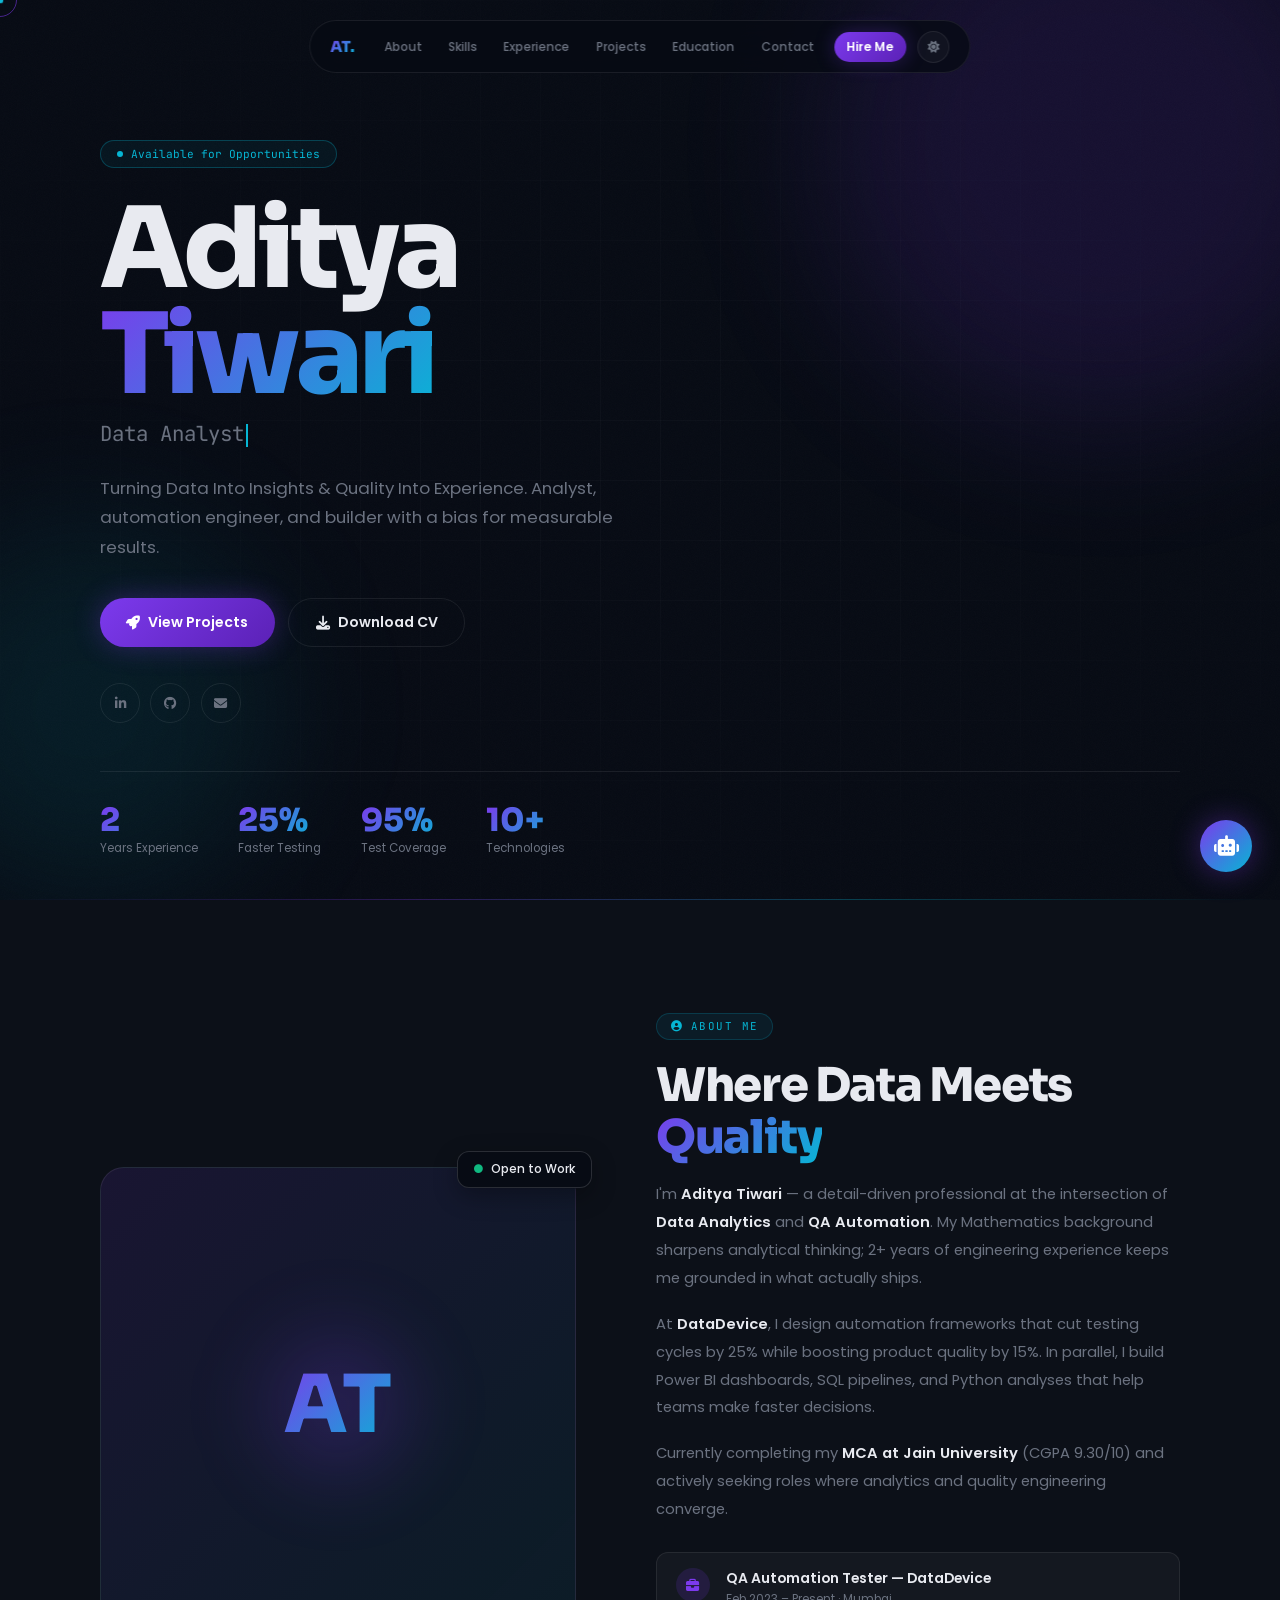
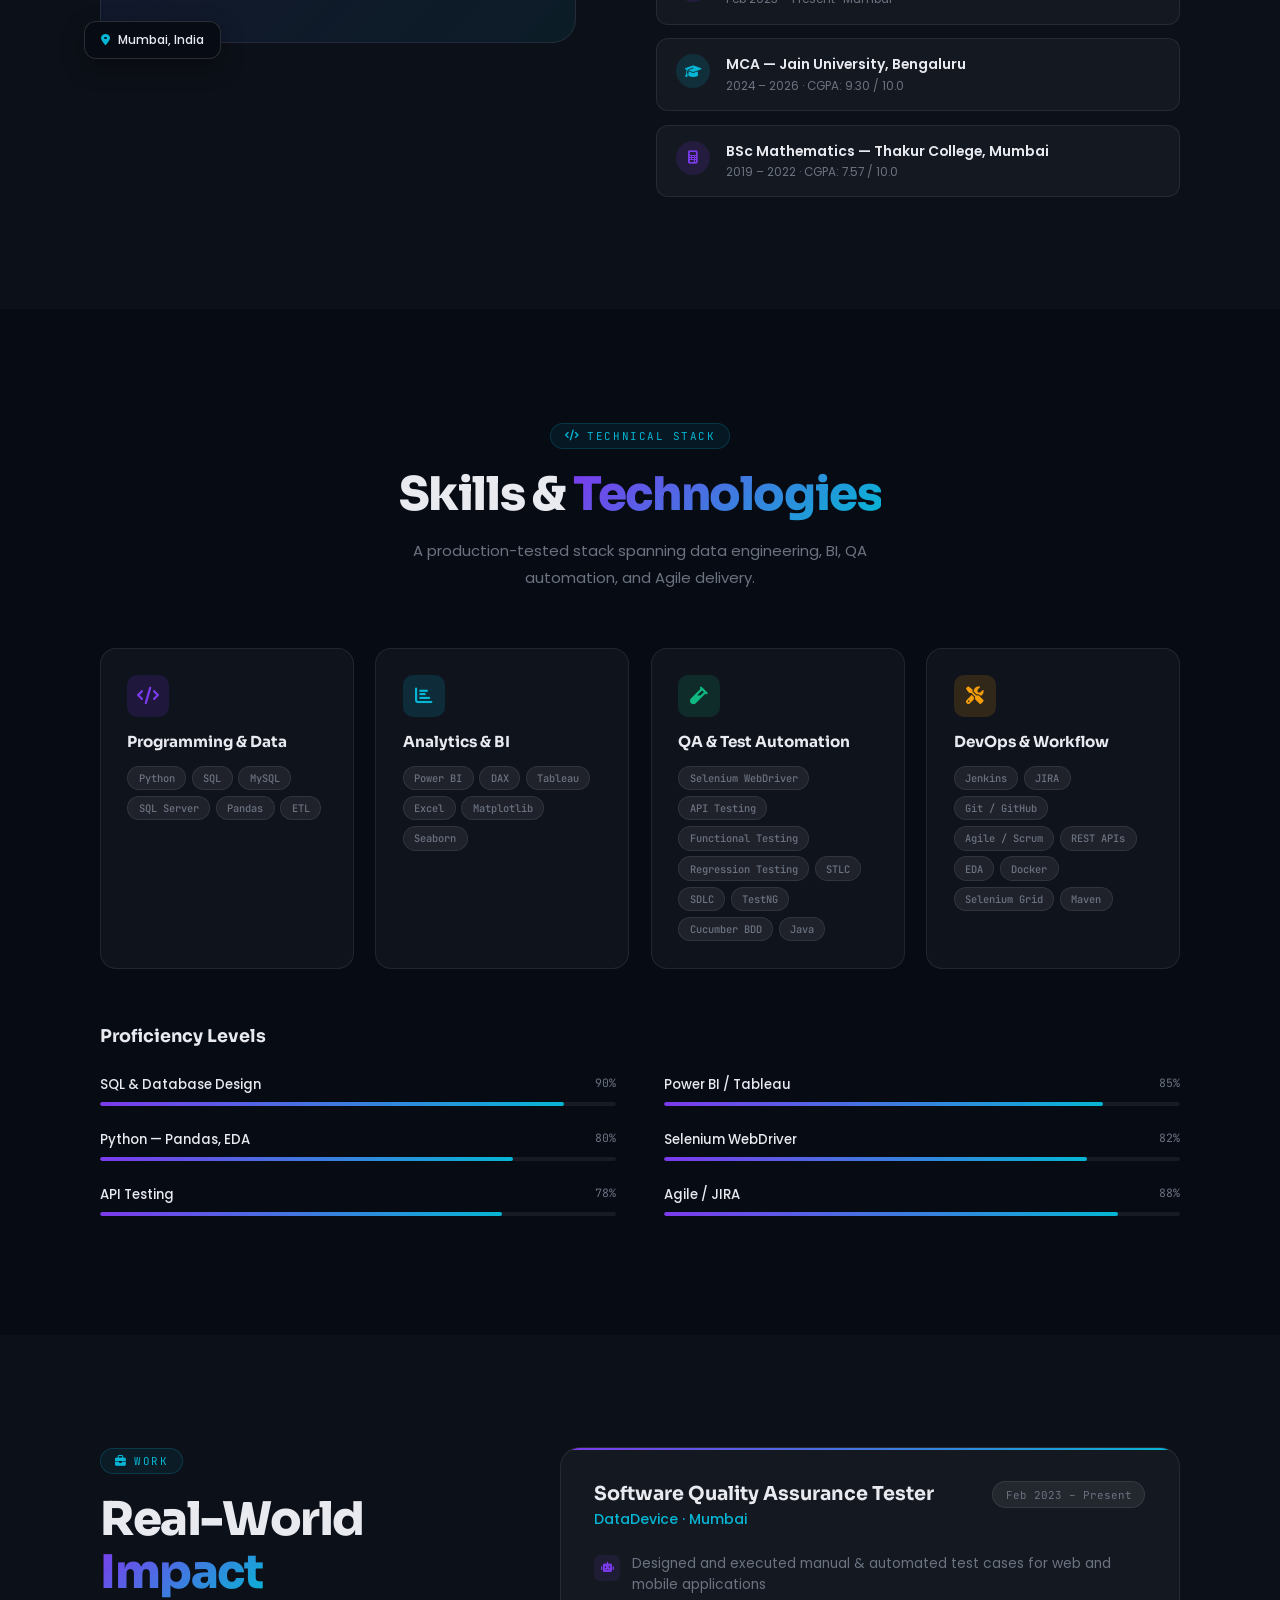
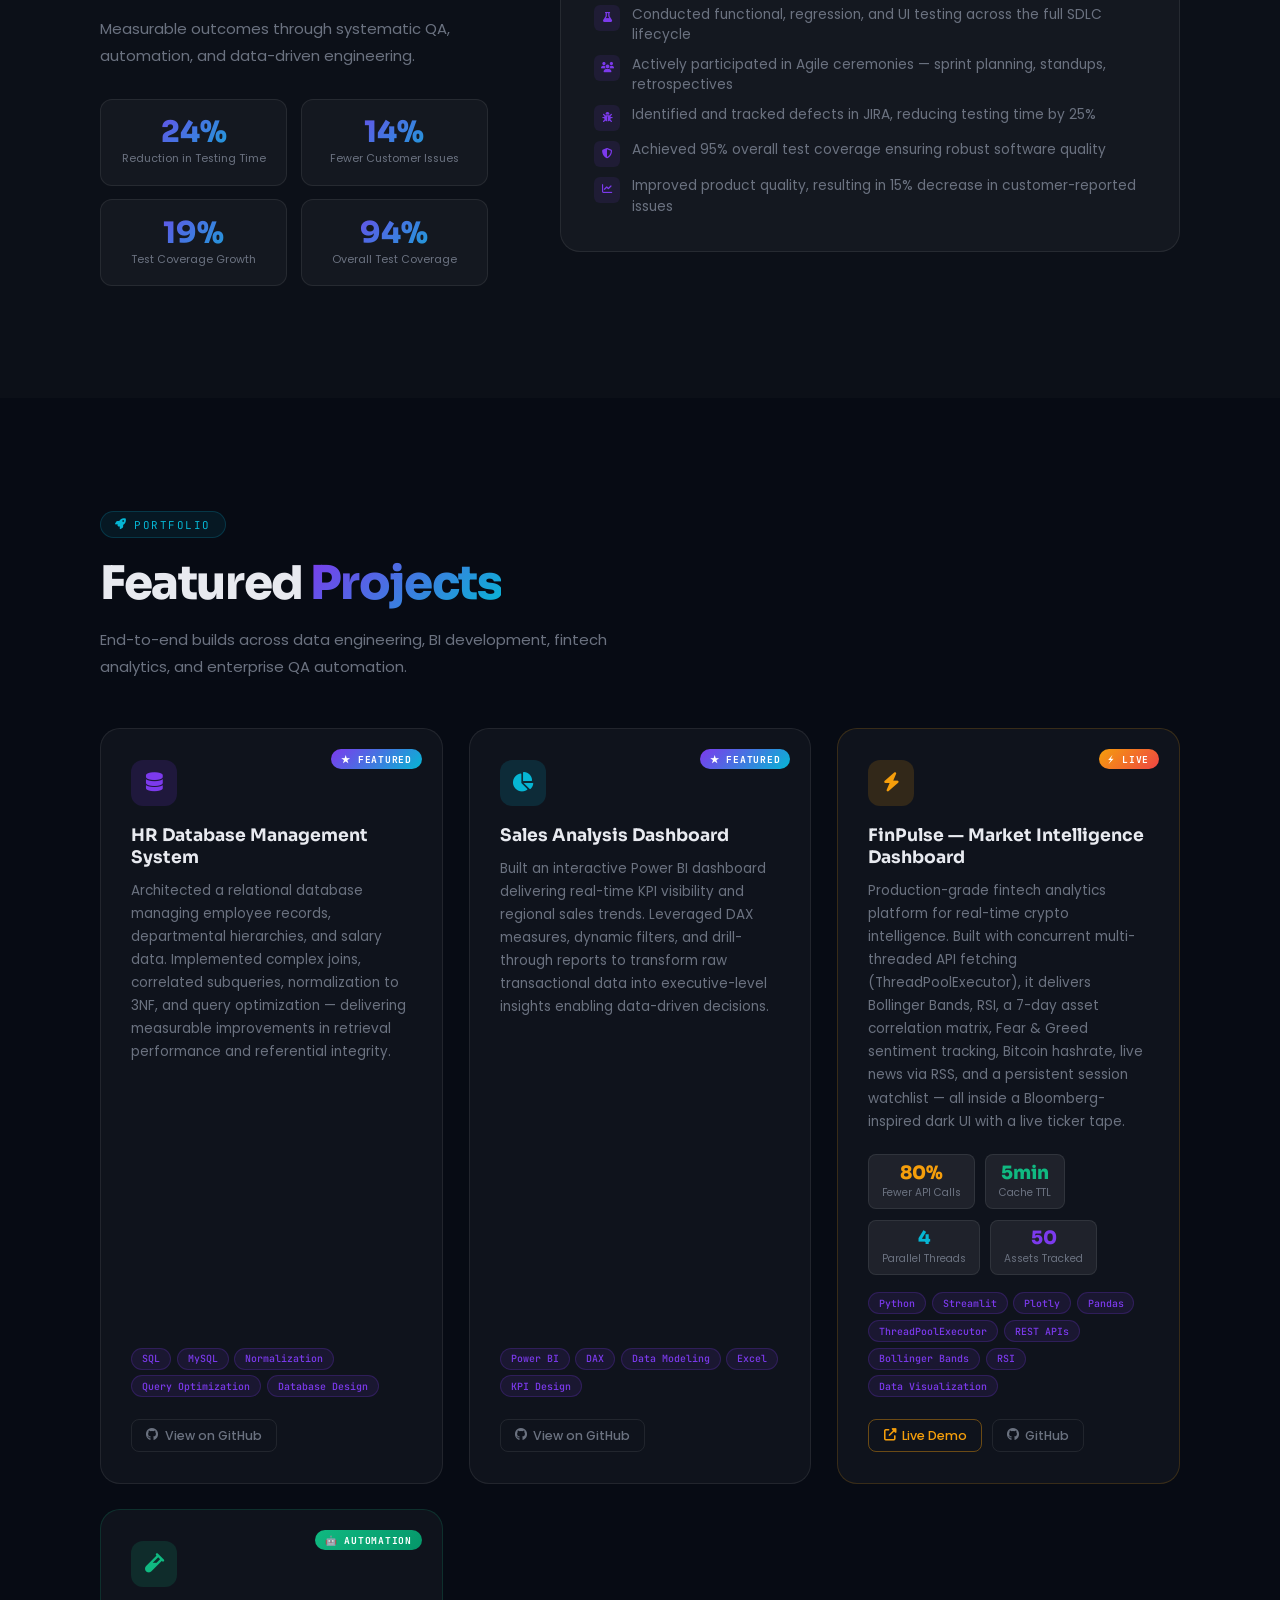
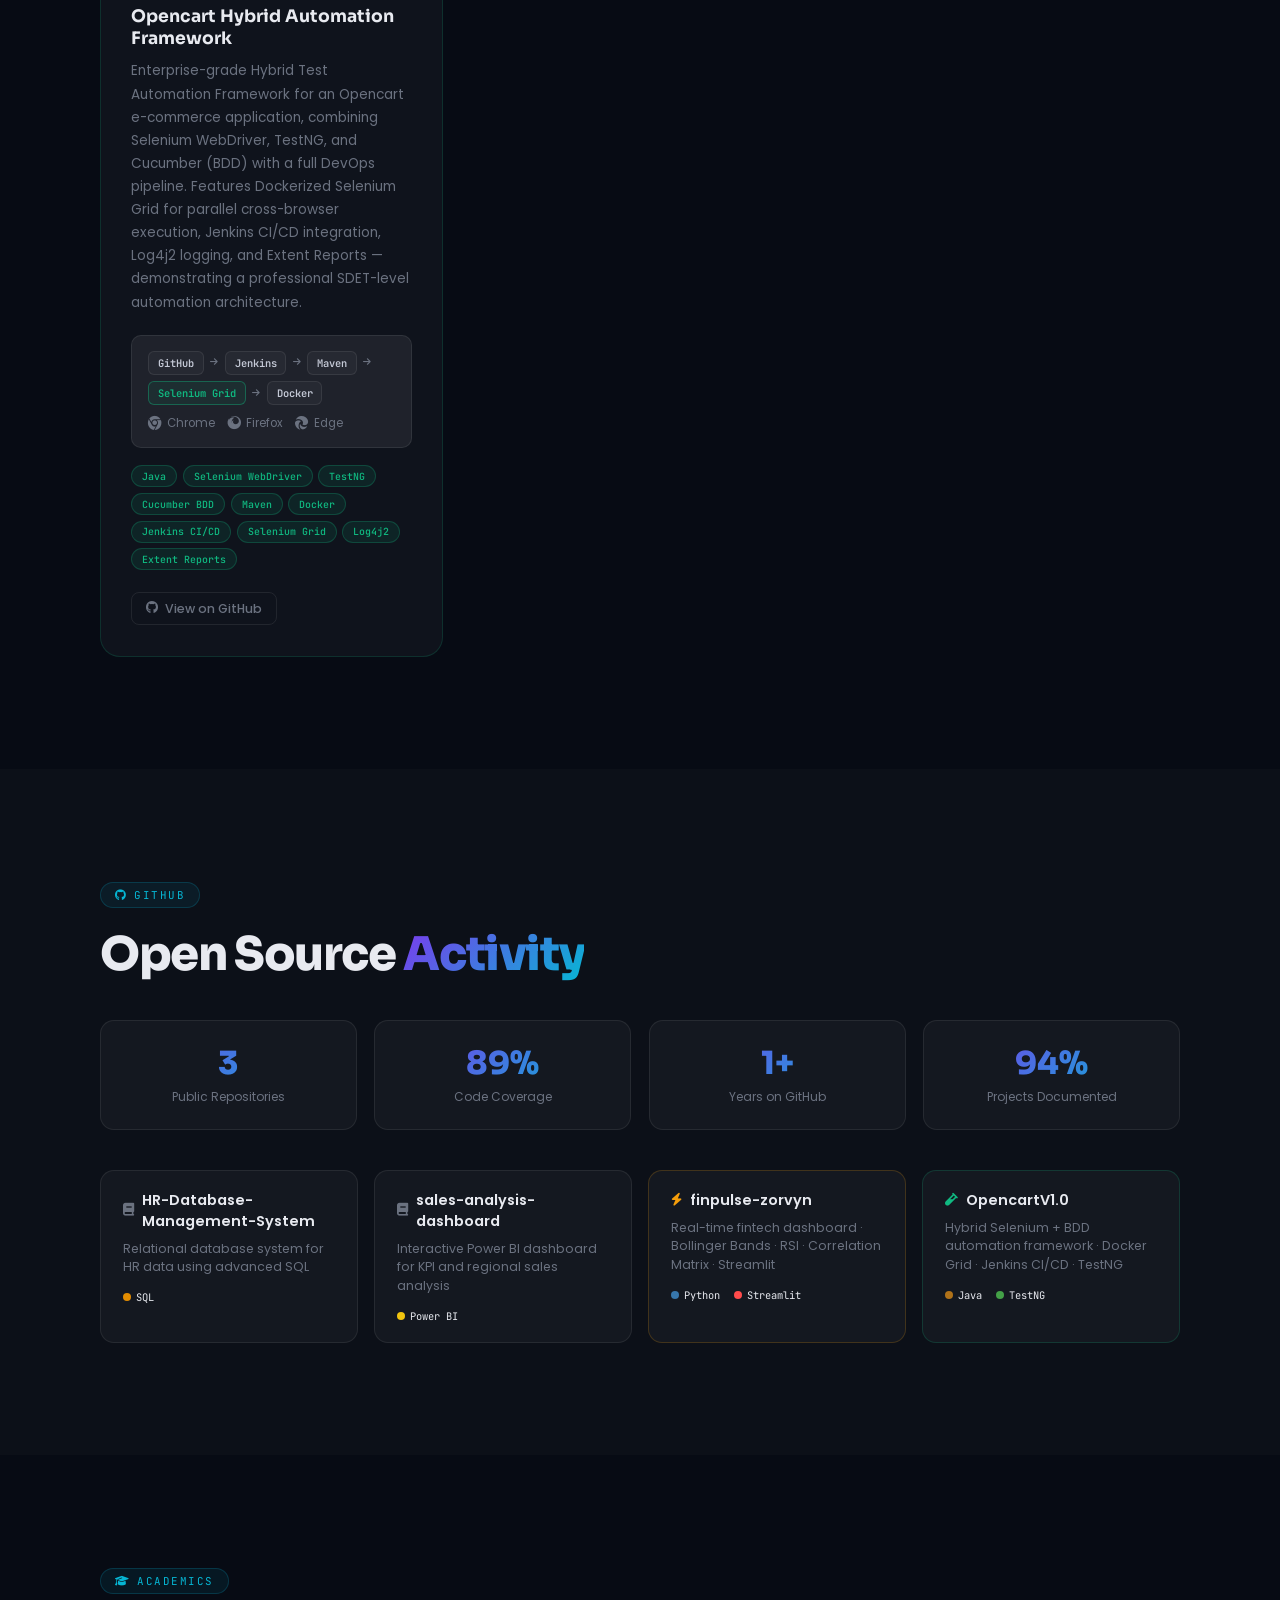
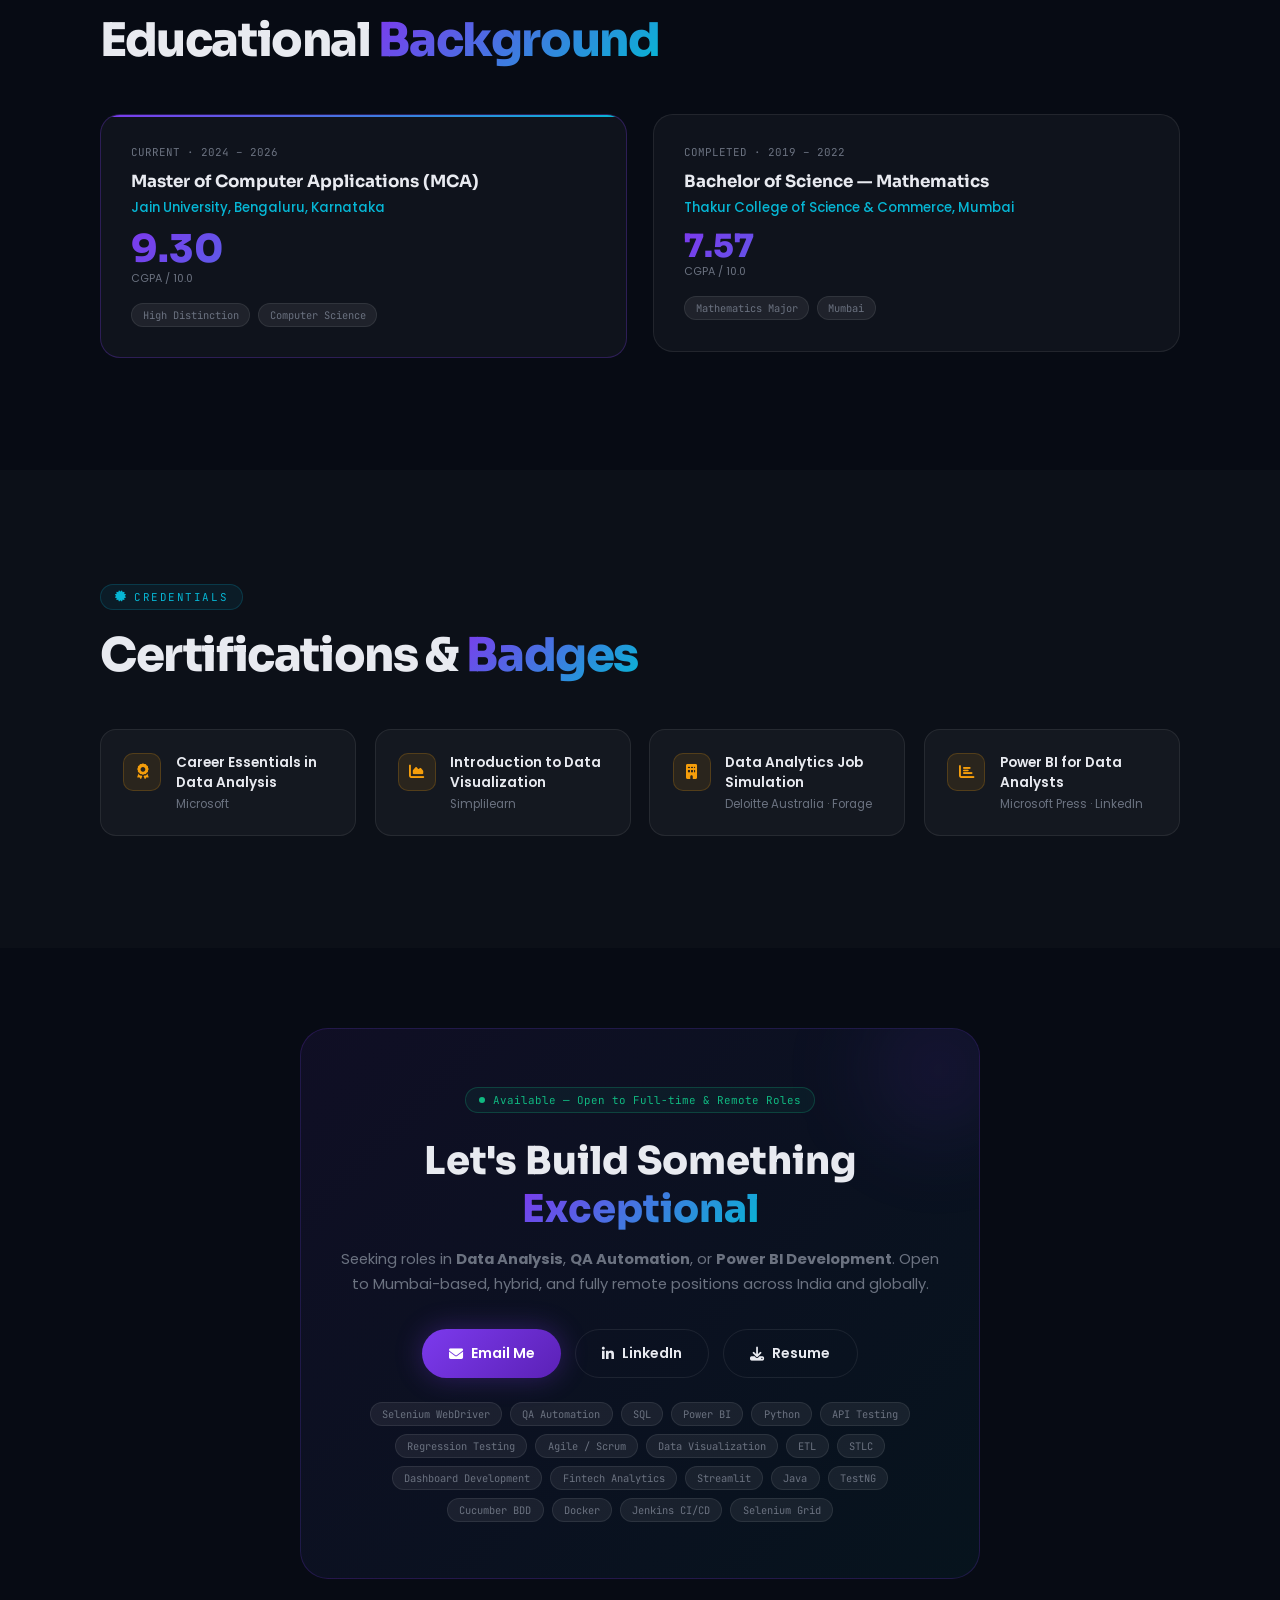
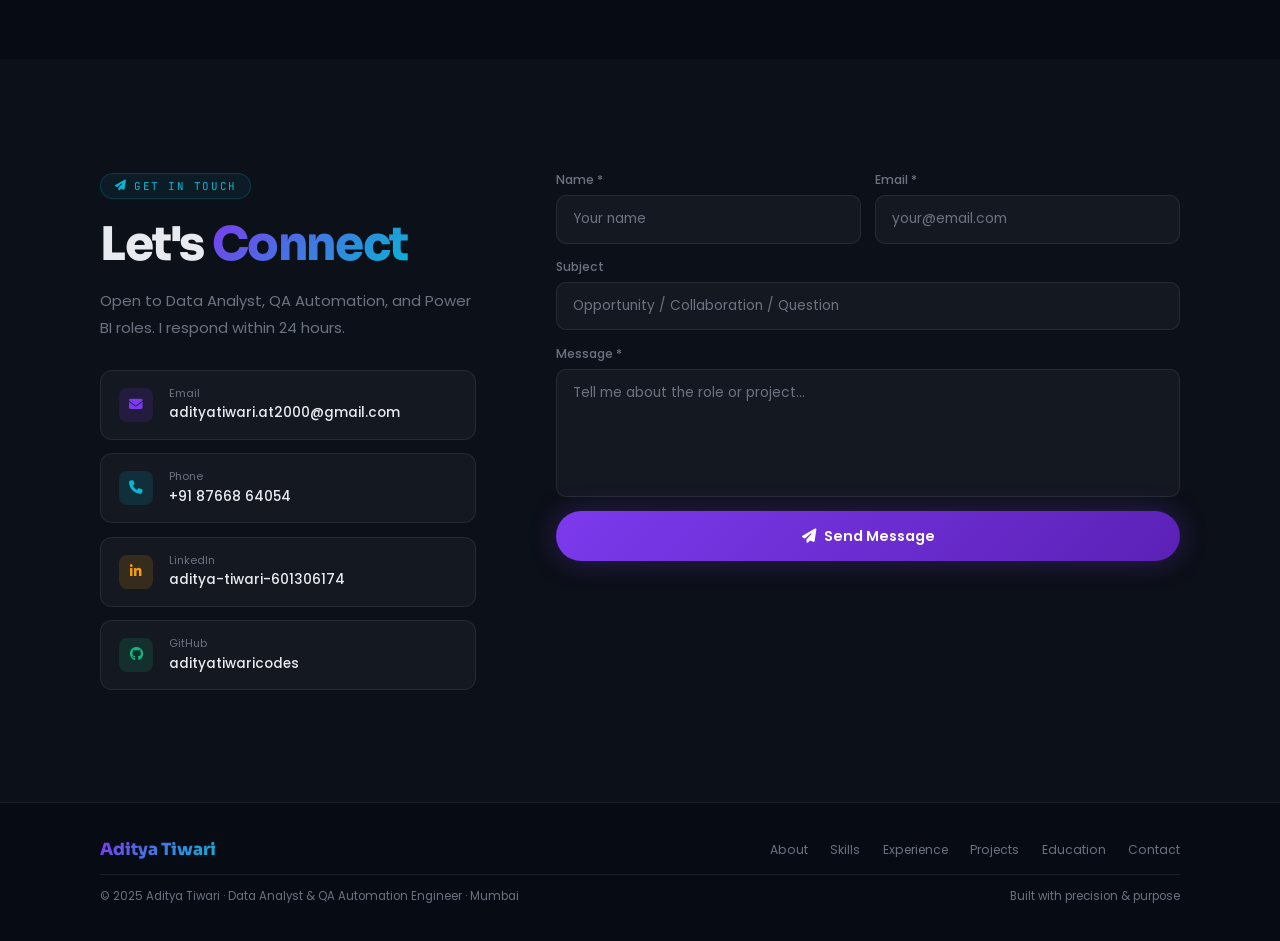
==== commit 0947e276: "resolve merge conflict2" ====
--- a/index.html
+++ b/index.html
@@ -1,4 +1,3 @@
-<<<<<<< HEAD
 <!DOCTYPE html>
 <html lang="en" data-theme="dark">
 <head>
@@ -1031,1266 +1030,3 @@
 </script>
 </body>
 </html>
-=======
-<!DOCTYPE HTML>
-<html lang="en">
-<head>
-  <meta charset="utf-8"/>
-  <meta name="viewport" content="width=device-width, initial-scale=1, user-scalable=no"/>
-  <meta name="description" content="Aditya Tiwari – Data Analyst & QA Automation Engineer. Turning data into insights and quality into experience."/>
-  <meta name="keywords" content="Data Analyst, QA Automation, Power BI, Python, SQL, Selenium, Mumbai"/>
-  <meta name="author" content="Aditya Tiwari"/>
-  <meta property="og:title" content="Aditya Tiwari | Data Analyst & QA Engineer"/>
-  <meta property="og:description" content="Turning Data Into Insights & Quality Into Experience."/>
-  <title>Aditya Tiwari | Data Analyst & QA Engineer</title>
-  <link rel="preconnect" href="https://fonts.googleapis.com"/>
-  <link rel="preconnect" href="https://fonts.gstatic.com" crossorigin/>
-  <link href="https://fonts.googleapis.com/css2?family=Sora:wght@300;400;600;700;800&family=Poppins:wght@300;400;500;600&family=JetBrains+Mono:wght@400;500&display=swap" rel="stylesheet"/>
-  <link rel="stylesheet" href="https://cdnjs.cloudflare.com/ajax/libs/font-awesome/6.5.0/css/all.min.css"/>
-  <style>
-    /* ─── CSS VARIABLES ─── */
-    :root {
-      --bg: #070b14;
-      --bg2: #0d1220;
-      --surface: rgba(255,255,255,0.03);
-      --border: rgba(255,255,255,0.08);
-      --purple: #7C3AED;
-      --cyan: #06B6D4;
-      --amber: #F59E0B;
-      --text: #e8eaf0;
-      --muted: #6b7280;
-      --heading-font: 'Sora', sans-serif;
-      --body-font: 'Poppins', sans-serif;
-      --mono-font: 'JetBrains Mono', monospace;
-      --radius: 16px;
-      --glow-purple: 0 0 40px rgba(124,58,237,0.3);
-      --glow-cyan: 0 0 40px rgba(6,182,212,0.3);
-    }
-
-    /* ─── RESET & BASE ─── */
-    *, *::before, *::after { box-sizing: border-box; margin: 0; padding: 0; }
-    html { scroll-behavior: smooth; scrollbar-width: thin; scrollbar-color: var(--purple) var(--bg2); }
-    body {
-      font-family: var(--body-font);
-      background: var(--bg);
-      color: var(--text);
-      overflow-x: hidden;
-      cursor: none;
-    }
-    a { color: inherit; text-decoration: none; }
-    img { max-width: 100%; }
-    ::selection { background: rgba(124,58,237,0.4); color: #fff; }
-
-    /* ─── CUSTOM CURSOR ─── */
-    #cursor-dot {
-      width: 8px; height: 8px;
-      background: var(--cyan);
-      border-radius: 50%;
-      position: fixed; top: 0; left: 0;
-      pointer-events: none; z-index: 10000;
-      transform: translate(-50%, -50%);
-      transition: transform 0.1s;
-      mix-blend-mode: screen;
-    }
-    #cursor-ring {
-      width: 36px; height: 36px;
-      border: 1.5px solid rgba(124,58,237,0.6);
-      border-radius: 50%;
-      position: fixed; top: 0; left: 0;
-      pointer-events: none; z-index: 9999;
-      transform: translate(-50%, -50%);
-      transition: transform 0.18s cubic-bezier(.25,.46,.45,.94), width 0.25s, height 0.25s, border-color 0.25s;
-    }
-    body.cursor-hover #cursor-ring {
-      width: 56px; height: 56px;
-      border-color: var(--cyan);
-    }
-
-    /* ─── SCROLL PROGRESS ─── */
-    #scroll-progress {
-      position: fixed; top: 0; left: 0; height: 2px;
-      background: linear-gradient(90deg, var(--purple), var(--cyan));
-      z-index: 9998; width: 0%; transition: width 0.1s;
-    }
-
-    /* ─── LOADING SCREEN ─── */
-    #loader {
-      position: fixed; inset: 0; background: var(--bg);
-      display: flex; flex-direction: column; align-items: center; justify-content: center;
-      z-index: 99999; transition: opacity 0.6s, visibility 0.6s;
-    }
-    #loader.done { opacity: 0; visibility: hidden; }
-    .loader-logo {
-      font-family: var(--heading-font);
-      font-size: 2rem; font-weight: 800;
-      background: linear-gradient(135deg, var(--purple), var(--cyan));
-      -webkit-background-clip: text; -webkit-text-fill-color: transparent;
-      letter-spacing: -1px; margin-bottom: 2rem;
-    }
-    .loader-bar-wrap {
-      width: 200px; height: 2px;
-      background: rgba(255,255,255,0.1); border-radius: 2px; overflow: hidden;
-    }
-    .loader-bar {
-      height: 100%; width: 0;
-      background: linear-gradient(90deg, var(--purple), var(--cyan));
-      animation: loadBar 1.8s cubic-bezier(.4,0,.2,1) forwards;
-    }
-    @keyframes loadBar { to { width: 100%; } }
-
-    /* ─── FLOATING NAV ─── */
-    #floating-nav {
-      position: fixed; top: 1.5rem; left: 50%; transform: translateX(-50%);
-      z-index: 1000;
-      background: rgba(7,11,20,0.7);
-      backdrop-filter: blur(24px);
-      border: 1px solid var(--border);
-      border-radius: 50px;
-      padding: 0.65rem 1.5rem;
-      display: flex; align-items: center; gap: 0.25rem;
-      transition: box-shadow 0.3s;
-    }
-    #floating-nav:hover { box-shadow: 0 0 30px rgba(124,58,237,0.15); }
-    .nav-logo {
-      font-family: var(--heading-font);
-      font-weight: 800; font-size: 1rem;
-      background: linear-gradient(135deg, var(--purple), var(--cyan));
-      -webkit-background-clip: text; -webkit-text-fill-color: transparent;
-      margin-right: 1rem; white-space: nowrap;
-    }
-    .nav-links { display: flex; gap: 0.1rem; }
-    .nav-links a {
-      font-size: 0.78rem; font-weight: 500; color: var(--muted);
-      padding: 0.4rem 0.9rem; border-radius: 50px;
-      transition: color 0.2s, background 0.2s;
-      white-space: nowrap;
-    }
-    .nav-links a:hover, .nav-links a.active {
-      color: var(--text); background: rgba(255,255,255,0.07);
-    }
-    .nav-cta {
-      margin-left: 0.5rem;
-      background: linear-gradient(135deg, var(--purple), var(--cyan));
-      color: #fff !important; font-weight: 600 !important;
-      padding: 0.4rem 1.1rem !important; border-radius: 50px !important;
-      font-size: 0.78rem !important;
-      transition: opacity 0.2s, transform 0.2s !important;
-    }
-    .nav-cta:hover { opacity: 0.9; transform: scale(1.03); }
-
-    /* ─── SECTION BASE ─── */
-    section { padding: 7rem 2rem; position: relative; }
-    .container { max-width: 1100px; margin: 0 auto; }
-    .section-tag {
-      display: inline-flex; align-items: center; gap: 0.5rem;
-      font-family: var(--mono-font); font-size: 0.7rem; letter-spacing: 0.15em;
-      color: var(--cyan); text-transform: uppercase;
-      background: rgba(6,182,212,0.08); border: 1px solid rgba(6,182,212,0.2);
-      padding: 0.35rem 0.9rem; border-radius: 50px; margin-bottom: 1.25rem;
-    }
-    .section-title {
-      font-family: var(--heading-font);
-      font-size: clamp(2rem, 4vw, 3rem);
-      font-weight: 800; line-height: 1.15;
-      letter-spacing: -0.03em; margin-bottom: 1.25rem;
-    }
-    .section-desc { color: var(--muted); line-height: 1.8; max-width: 560px; }
-    .gradient-text {
-      background: linear-gradient(135deg, var(--purple), var(--cyan));
-      -webkit-background-clip: text; -webkit-text-fill-color: transparent;
-    }
-
-    /* ─── SCROLL REVEAL ─── */
-    .reveal {
-      opacity: 0; transform: translateY(32px);
-      transition: opacity 0.7s cubic-bezier(.4,0,.2,1), transform 0.7s cubic-bezier(.4,0,.2,1);
-    }
-    .reveal.visible { opacity: 1; transform: none; }
-
-    /* ─── HERO ─── */
-    #hero {
-      min-height: 100vh; display: flex; align-items: center;
-      padding: 0 2rem; position: relative; overflow: hidden;
-    }
-    .hero-bg {
-      position: absolute; inset: 0; pointer-events: none;
-      background: radial-gradient(ellipse 80% 60% at 60% 40%, rgba(124,58,237,0.12) 0%, transparent 70%),
-                  radial-gradient(ellipse 60% 50% at 80% 80%, rgba(6,182,212,0.08) 0%, transparent 60%);
-    }
-    .hero-grid {
-      position: absolute; inset: 0; pointer-events: none;
-      background-image: linear-gradient(rgba(255,255,255,0.025) 1px, transparent 1px),
-                        linear-gradient(90deg, rgba(255,255,255,0.025) 1px, transparent 1px);
-      background-size: 60px 60px;
-      mask-image: radial-gradient(ellipse 70% 70% at 50% 50%, black, transparent);
-    }
-    .hero-orb {
-      position: absolute; border-radius: 50%; filter: blur(80px); pointer-events: none;
-    }
-    .orb1 { width: 500px; height: 500px; background: rgba(124,58,237,0.15); top: -10%; right: -5%; animation: orb-float 8s ease-in-out infinite; }
-    .orb2 { width: 350px; height: 350px; background: rgba(6,182,212,0.1); bottom: 5%; left: -5%; animation: orb-float 10s ease-in-out infinite reverse; }
-    @keyframes orb-float { 0%,100% { transform: translateY(0) scale(1); } 50% { transform: translateY(-30px) scale(1.05); } }
-
-    .hero-content { position: relative; z-index: 1; max-width: 1100px; margin: 0 auto; width: 100%; }
-    .hero-badge {
-      display: inline-flex; align-items: center; gap: 0.5rem;
-      font-family: var(--mono-font); font-size: 0.72rem;
-      color: var(--cyan); border: 1px solid rgba(6,182,212,0.3);
-      background: rgba(6,182,212,0.06); padding: 0.4rem 1rem; border-radius: 50px;
-      margin-bottom: 1.75rem; animation: fadeInDown 0.6s 0.3s both;
-    }
-    .hero-badge .dot { width: 6px; height: 6px; background: var(--cyan); border-radius: 50%; animation: pulse 1.5s infinite; }
-    @keyframes pulse { 0%,100%{opacity:1;transform:scale(1)} 50%{opacity:0.5;transform:scale(1.3)} }
-
-    .hero-name {
-      font-family: var(--heading-font);
-      font-size: clamp(3rem, 8vw, 6.5rem);
-      font-weight: 800; line-height: 1.0; letter-spacing: -0.04em;
-      margin-bottom: 0.75rem;
-      animation: fadeInUp 0.7s 0.4s both;
-    }
-    .hero-name span {
-      background: linear-gradient(135deg, var(--purple) 0%, var(--cyan) 100%);
-      -webkit-background-clip: text; -webkit-text-fill-color: transparent;
-    }
-
-    .hero-role {
-      font-family: var(--mono-font);
-      font-size: clamp(1rem, 2.5vw, 1.4rem);
-      color: var(--muted); margin-bottom: 1.5rem;
-      min-height: 2rem;
-      animation: fadeInUp 0.7s 0.5s both;
-    }
-    .hero-role .typed-cursor {
-      display: inline-block; width: 2px; height: 1.2em;
-      background: var(--cyan); margin-left: 2px;
-      animation: blink 0.8s step-end infinite;
-      vertical-align: text-bottom;
-    }
-    @keyframes blink { 50% { opacity: 0; } }
-
-    .hero-tagline {
-      font-size: 1.1rem; color: var(--muted); max-width: 540px; line-height: 1.7;
-      margin-bottom: 2.5rem;
-      animation: fadeInUp 0.7s 0.6s both;
-    }
-    .hero-ctas { display: flex; gap: 1rem; flex-wrap: wrap; animation: fadeInUp 0.7s 0.7s both; }
-    .btn-primary {
-      display: inline-flex; align-items: center; gap: 0.5rem;
-      background: linear-gradient(135deg, var(--purple), #5b21b6);
-      color: #fff; font-weight: 600; font-size: 0.9rem;
-      padding: 0.85rem 1.75rem; border-radius: 50px;
-      border: none; cursor: none;
-      box-shadow: 0 0 30px rgba(124,58,237,0.35);
-      transition: transform 0.2s, box-shadow 0.2s;
-    }
-    .btn-primary:hover { transform: translateY(-2px); box-shadow: 0 0 50px rgba(124,58,237,0.5); }
-    .btn-secondary {
-      display: inline-flex; align-items: center; gap: 0.5rem;
-      background: transparent; color: var(--text); font-weight: 500; font-size: 0.9rem;
-      padding: 0.85rem 1.75rem; border-radius: 50px;
-      border: 1px solid var(--border); cursor: none;
-      transition: border-color 0.2s, background 0.2s, transform 0.2s;
-    }
-    .btn-secondary:hover { border-color: var(--cyan); background: rgba(6,182,212,0.06); transform: translateY(-2px); }
-
-    .hero-socials {
-      display: flex; gap: 0.75rem; margin-top: 2.5rem;
-      animation: fadeInUp 0.7s 0.85s both;
-    }
-    .hero-social {
-      width: 42px; height: 42px; border-radius: 50%;
-      border: 1px solid var(--border);
-      display: flex; align-items: center; justify-content: center;
-      font-size: 0.85rem; color: var(--muted);
-      transition: border-color 0.2s, color 0.2s, background 0.2s, transform 0.2s;
-    }
-    .hero-social:hover { border-color: var(--purple); color: #fff; background: rgba(124,58,237,0.15); transform: translateY(-3px); }
-
-    .hero-stats {
-      display: flex; gap: 2.5rem; margin-top: 3rem; flex-wrap: wrap;
-      animation: fadeInUp 0.7s 1s both;
-    }
-    .hero-stat-num {
-      font-family: var(--heading-font); font-size: 2rem; font-weight: 800;
-      background: linear-gradient(135deg, var(--purple), var(--cyan));
-      -webkit-background-clip: text; -webkit-text-fill-color: transparent;
-      line-height: 1;
-    }
-    .hero-stat-label { font-size: 0.78rem; color: var(--muted); margin-top: 0.2rem; }
-
-    @keyframes fadeInDown { from { opacity: 0; transform: translateY(-20px); } to { opacity: 1; transform: none; } }
-    @keyframes fadeInUp { from { opacity: 0; transform: translateY(20px); } to { opacity: 1; transform: none; } }
-
-    /* ─── ABOUT ─── */
-    #about { background: var(--bg2); }
-    .about-grid { display: grid; grid-template-columns: 1fr 1fr; gap: 5rem; align-items: center; }
-    .about-image-wrap {
-      position: relative;
-    }
-    .about-image-frame {
-      width: 100%; aspect-ratio: 1;
-      border-radius: 24px;
-      background: linear-gradient(135deg, rgba(124,58,237,0.15), rgba(6,182,212,0.1));
-      border: 1px solid var(--border);
-      display: flex; align-items: center; justify-content: center;
-      position: relative; overflow: hidden;
-    }
-    .about-avatar {
-      font-family: var(--heading-font);
-      font-size: 5rem; font-weight: 800;
-      background: linear-gradient(135deg, var(--purple), var(--cyan));
-      -webkit-background-clip: text; -webkit-text-fill-color: transparent;
-    }
-    .about-glow {
-      position: absolute; width: 200px; height: 200px;
-      background: radial-gradient(circle, rgba(124,58,237,0.3), transparent 70%);
-      border-radius: 50%; filter: blur(30px);
-      animation: orb-float 6s ease-in-out infinite;
-    }
-    .about-badge-float {
-      position: absolute; background: rgba(7,11,20,0.9);
-      border: 1px solid var(--border); border-radius: 12px;
-      padding: 0.6rem 1rem; display: flex; align-items: center; gap: 0.5rem;
-      font-size: 0.78rem; font-weight: 500; backdrop-filter: blur(12px);
-    }
-    .about-badge-float.top-right { top: -1rem; right: -1rem; }
-    .about-badge-float.bottom-left { bottom: -1rem; left: -1rem; }
-    .badge-icon { font-size: 1rem; }
-
-    .about-text p { color: var(--muted); line-height: 1.9; margin-bottom: 1.25rem; font-size: 0.95rem; }
-    .about-text p strong { color: var(--text); font-weight: 600; }
-
-    .about-timeline { margin-top: 2rem; display: flex; flex-direction: column; gap: 1rem; }
-    .timeline-item {
-      display: flex; gap: 1rem; align-items: flex-start;
-      background: var(--surface); border: 1px solid var(--border);
-      border-radius: 12px; padding: 1rem 1.25rem;
-      transition: border-color 0.2s, transform 0.2s;
-    }
-    .timeline-item:hover { border-color: rgba(124,58,237,0.3); transform: translateX(4px); }
-    .timeline-dot {
-      width: 36px; height: 36px; border-radius: 50%; flex-shrink: 0;
-      display: flex; align-items: center; justify-content: center;
-      font-size: 0.9rem;
-    }
-    .timeline-dot.purple { background: rgba(124,58,237,0.15); color: var(--purple); }
-    .timeline-dot.cyan { background: rgba(6,182,212,0.15); color: var(--cyan); }
-    .timeline-info { font-size: 0.78rem; color: var(--muted); margin-top: 0.2rem; }
-
-    /* ─── SKILLS ─── */
-    #skills {}
-    .skills-header { text-align: center; margin-bottom: 4rem; }
-    .skills-header .section-desc { margin: 0 auto; }
-    .skills-grid { display: grid; grid-template-columns: repeat(auto-fit, minmax(260px, 1fr)); gap: 1.5rem; }
-    .skill-card {
-      background: var(--surface);
-      border: 1px solid var(--border);
-      border-radius: var(--radius); padding: 1.75rem;
-      transition: border-color 0.3s, transform 0.3s, box-shadow 0.3s;
-      position: relative; overflow: hidden;
-    }
-    .skill-card::before {
-      content: ''; position: absolute; inset: 0; opacity: 0;
-      transition: opacity 0.3s;
-      background: radial-gradient(ellipse at top left, rgba(124,58,237,0.08), transparent 60%);
-    }
-    .skill-card:hover { border-color: rgba(124,58,237,0.4); transform: translateY(-4px); box-shadow: var(--glow-purple); }
-    .skill-card:hover::before { opacity: 1; }
-    .skill-card-icon {
-      width: 44px; height: 44px; border-radius: 10px;
-      display: flex; align-items: center; justify-content: center;
-      font-size: 1.2rem; margin-bottom: 1rem;
-    }
-    .icon-purple { background: rgba(124,58,237,0.15); color: var(--purple); }
-    .icon-cyan { background: rgba(6,182,212,0.15); color: var(--cyan); }
-    .icon-amber { background: rgba(245,158,11,0.15); color: var(--amber); }
-    .icon-green { background: rgba(16,185,129,0.15); color: #10b981; }
-    .skill-card-title { font-family: var(--heading-font); font-size: 1rem; font-weight: 700; margin-bottom: 1rem; }
-    .skill-tags { display: flex; flex-wrap: wrap; gap: 0.4rem; }
-    .skill-tag {
-      font-family: var(--mono-font); font-size: 0.68rem; font-weight: 500;
-      padding: 0.3rem 0.7rem; border-radius: 50px;
-      background: rgba(255,255,255,0.05); border: 1px solid var(--border);
-      color: var(--muted); transition: color 0.2s, border-color 0.2s;
-    }
-    .skill-card:hover .skill-tag { color: var(--text); border-color: rgba(124,58,237,0.3); }
-
-    .skills-bars { margin-top: 4rem; }
-    .skill-bar-row { display: grid; grid-template-columns: 1fr 1fr; gap: 1.5rem 3rem; }
-    .skill-bar-item { margin-bottom: 1.25rem; }
-    .skill-bar-header { display: flex; justify-content: space-between; margin-bottom: 0.5rem; font-size: 0.85rem; }
-    .skill-bar-name { font-weight: 500; }
-    .skill-bar-pct { font-family: var(--mono-font); font-size: 0.75rem; color: var(--muted); }
-    .skill-bar-track {
-      height: 5px; background: rgba(255,255,255,0.07); border-radius: 5px; overflow: hidden;
-    }
-    .skill-bar-fill {
-      height: 100%; border-radius: 5px;
-      background: linear-gradient(90deg, var(--purple), var(--cyan));
-      width: 0; transition: width 1.2s cubic-bezier(.4,0,.2,1);
-    }
-
-    /* ─── EXPERIENCE ─── */
-    #experience { background: var(--bg2); }
-    .exp-grid { display: grid; grid-template-columns: 1fr 1.5fr; gap: 5rem; align-items: start; }
-    .exp-meta .section-tag { margin-bottom: 1rem; }
-    .metrics-grid { display: grid; grid-template-columns: 1fr 1fr; gap: 1rem; margin-top: 2rem; }
-    .metric-card {
-      background: var(--surface); border: 1px solid var(--border); border-radius: 12px;
-      padding: 1.25rem; text-align: center;
-      transition: border-color 0.2s, transform 0.2s;
-    }
-    .metric-card:hover { border-color: rgba(6,182,212,0.4); transform: translateY(-2px); }
-    .metric-num {
-      font-family: var(--heading-font); font-size: 2rem; font-weight: 800;
-      background: linear-gradient(135deg, var(--purple), var(--cyan));
-      -webkit-background-clip: text; -webkit-text-fill-color: transparent;
-    }
-    .metric-label { font-size: 0.72rem; color: var(--muted); margin-top: 0.25rem; }
-
-    .exp-card {
-      background: var(--surface); border: 1px solid var(--border); border-radius: 20px;
-      padding: 2.25rem; position: relative; overflow: hidden;
-    }
-    .exp-card::before {
-      content: ''; position: absolute; top: 0; left: 0; right: 0; height: 2px;
-      background: linear-gradient(90deg, var(--purple), var(--cyan));
-    }
-    .exp-header { display: flex; justify-content: space-between; align-items: flex-start; margin-bottom: 1.5rem; flex-wrap: wrap; gap: 1rem; }
-    .exp-role { font-family: var(--heading-font); font-size: 1.3rem; font-weight: 700; margin-bottom: 0.25rem; }
-    .exp-company { font-size: 0.9rem; color: var(--cyan); font-weight: 500; }
-    .exp-duration {
-      font-family: var(--mono-font); font-size: 0.72rem; color: var(--muted);
-      background: rgba(255,255,255,0.05); border: 1px solid var(--border);
-      padding: 0.4rem 0.85rem; border-radius: 50px;
-    }
-    .exp-responsibilities { display: flex; flex-direction: column; gap: 0.6rem; }
-    .exp-resp-item {
-      display: flex; align-items: center; gap: 0.75rem;
-      font-size: 0.88rem; color: var(--muted);
-    }
-    .resp-icon {
-      width: 28px; height: 28px; border-radius: 6px; flex-shrink: 0;
-      background: rgba(124,58,237,0.1); color: var(--purple);
-      display: flex; align-items: center; justify-content: center; font-size: 0.7rem;
-    }
-
-    /* ─── PROJECTS ─── */
-    #projects {}
-    .projects-header { margin-bottom: 3.5rem; }
-    .projects-grid { display: grid; grid-template-columns: repeat(auto-fit, minmax(320px, 1fr)); gap: 1.75rem; }
-    .project-card {
-      background: var(--surface); border: 1px solid var(--border); border-radius: 20px;
-      padding: 2rem; display: flex; flex-direction: column;
-      transition: border-color 0.3s, transform 0.3s, box-shadow 0.3s;
-      position: relative; overflow: hidden;
-    }
-    .project-card::after {
-      content: ''; position: absolute; inset: 0; opacity: 0;
-      background: radial-gradient(ellipse at top right, rgba(6,182,212,0.06), transparent 70%);
-      transition: opacity 0.3s; pointer-events: none;
-    }
-    .project-card:hover { border-color: rgba(6,182,212,0.35); transform: translateY(-6px); box-shadow: var(--glow-cyan); }
-    .project-card:hover::after { opacity: 1; }
-    .project-icon {
-      width: 48px; height: 48px; border-radius: 12px;
-      display: flex; align-items: center; justify-content: center;
-      font-size: 1.3rem; margin-bottom: 1.25rem;
-    }
-    .project-title { font-family: var(--heading-font); font-size: 1.15rem; font-weight: 700; margin-bottom: 0.75rem; }
-    .project-desc { font-size: 0.88rem; color: var(--muted); line-height: 1.7; flex: 1; margin-bottom: 1.5rem; }
-    .project-techs { display: flex; flex-wrap: wrap; gap: 0.4rem; margin-bottom: 1.5rem; }
-    .project-tech {
-      font-family: var(--mono-font); font-size: 0.65rem; font-weight: 500;
-      padding: 0.25rem 0.65rem; border-radius: 50px;
-      background: rgba(124,58,237,0.1); border: 1px solid rgba(124,58,237,0.25);
-      color: var(--purple);
-    }
-    .project-links { display: flex; gap: 0.75rem; }
-    .project-link {
-      display: inline-flex; align-items: center; gap: 0.4rem;
-      font-size: 0.8rem; font-weight: 500; color: var(--muted);
-      border: 1px solid var(--border); border-radius: 8px;
-      padding: 0.45rem 0.9rem;
-      transition: color 0.2s, border-color 0.2s, background 0.2s;
-    }
-    .project-link:hover { color: var(--cyan); border-color: var(--cyan); background: rgba(6,182,212,0.06); }
-
-    /* ─── EDUCATION ─── */
-    #education { background: var(--bg2); }
-    .edu-grid { display: grid; grid-template-columns: 1fr 1fr; gap: 1.75rem; align-items: start; }
-    .edu-card {
-      background: var(--surface); border: 1px solid var(--border); border-radius: 20px;
-      padding: 2rem; position: relative; overflow: hidden;
-      transition: border-color 0.3s, transform 0.3s;
-    }
-    .edu-card:hover { border-color: rgba(124,58,237,0.4); transform: translateY(-4px); }
-    .edu-card.featured { border-color: rgba(124,58,237,0.3); }
-    .edu-card.featured::before {
-      content: ''; position: absolute; top: 0; left: 0; right: 0; height: 2px;
-      background: linear-gradient(90deg, var(--purple), var(--cyan));
-    }
-    .edu-degree { font-family: var(--heading-font); font-size: 1.1rem; font-weight: 700; margin-bottom: 0.4rem; }
-    .edu-school { font-size: 0.85rem; color: var(--cyan); font-weight: 500; margin-bottom: 0.3rem; }
-    .edu-meta { display: flex; gap: 1rem; margin-top: 1rem; flex-wrap: wrap; }
-    .edu-pill {
-      display: inline-flex; align-items: center; gap: 0.35rem;
-      font-family: var(--mono-font); font-size: 0.72rem;
-      background: rgba(255,255,255,0.05); border: 1px solid var(--border);
-      padding: 0.3rem 0.7rem; border-radius: 50px; color: var(--muted);
-    }
-    .edu-cgpa {
-      font-family: var(--heading-font); font-size: 2.5rem; font-weight: 800;
-      background: linear-gradient(135deg, var(--purple), var(--cyan));
-      -webkit-background-clip: text; -webkit-text-fill-color: transparent;
-      margin-top: 1rem; line-height: 1;
-    }
-    .edu-cgpa-label { font-size: 0.72rem; color: var(--muted); }
-
-    /* ─── CERTIFICATIONS ─── */
-    #certifications {}
-    .cert-grid { display: grid; grid-template-columns: repeat(auto-fit, minmax(240px, 1fr)); gap: 1.25rem; }
-    .cert-card {
-      background: var(--surface); border: 1px solid var(--border); border-radius: 16px;
-      padding: 1.5rem; display: flex; align-items: flex-start; gap: 1rem;
-      transition: border-color 0.3s, transform 0.3s;
-    }
-    .cert-card:hover { border-color: rgba(245,158,11,0.4); transform: translateY(-3px); }
-    .cert-badge {
-      width: 40px; height: 40px; border-radius: 10px; flex-shrink: 0;
-      background: rgba(245,158,11,0.1); border: 1px solid rgba(245,158,11,0.2);
-      display: flex; align-items: center; justify-content: center;
-      font-size: 1rem; color: var(--amber);
-    }
-    .cert-name { font-size: 0.88rem; font-weight: 600; margin-bottom: 0.25rem; }
-    .cert-issuer { font-size: 0.75rem; color: var(--muted); }
-
-    /* ─── CONTACT ─── */
-    #contact { background: var(--bg2); }
-    .contact-wrap {
-      display: grid; grid-template-columns: 1fr 1.2fr; gap: 5rem; align-items: start;
-    }
-    .contact-info { display: flex; flex-direction: column; gap: 1rem; margin-top: 2rem; }
-    .contact-item {
-      display: flex; align-items: center; gap: 1rem;
-      background: var(--surface); border: 1px solid var(--border);
-      border-radius: 12px; padding: 1rem 1.25rem;
-      transition: border-color 0.2s, transform 0.2s;
-    }
-    .contact-item:hover { border-color: rgba(124,58,237,0.3); transform: translateX(4px); }
-    .contact-item-icon {
-      width: 36px; height: 36px; border-radius: 8px; flex-shrink: 0;
-      display: flex; align-items: center; justify-content: center; font-size: 0.9rem;
-    }
-    .contact-item-label { font-size: 0.72rem; color: var(--muted); margin-bottom: 0.1rem; }
-    .contact-item-val { font-size: 0.88rem; font-weight: 500; }
-
-    .contact-form { display: flex; flex-direction: column; gap: 1rem; }
-    .form-group { display: flex; flex-direction: column; gap: 0.4rem; }
-    .form-group label { font-size: 0.8rem; font-weight: 500; color: var(--muted); }
-    .form-group input, .form-group textarea {
-      background: var(--surface); border: 1px solid var(--border);
-      border-radius: 10px; padding: 0.85rem 1rem;
-      color: var(--text); font-family: var(--body-font); font-size: 0.88rem;
-      outline: none; transition: border-color 0.2s, box-shadow 0.2s;
-      resize: none;
-    }
-    .form-group input:focus, .form-group textarea:focus {
-      border-color: rgba(124,58,237,0.5); box-shadow: 0 0 0 3px rgba(124,58,237,0.1);
-    }
-    .form-group input::placeholder, .form-group textarea::placeholder { color: var(--muted); }
-    .form-grid { display: grid; grid-template-columns: 1fr 1fr; gap: 1rem; }
-
-    /* ─── FOOTER ─── */
-    footer {
-      background: var(--bg); border-top: 1px solid var(--border);
-      padding: 2.5rem 2rem; text-align: center;
-    }
-    .footer-inner { max-width: 1100px; margin: 0 auto; display: flex; justify-content: space-between; align-items: center; flex-wrap: wrap; gap: 1rem; }
-    .footer-logo {
-      font-family: var(--heading-font); font-size: 1.1rem; font-weight: 800;
-      background: linear-gradient(135deg, var(--purple), var(--cyan));
-      -webkit-background-clip: text; -webkit-text-fill-color: transparent;
-    }
-    .footer-links { display: flex; gap: 1.5rem; }
-    .footer-links a { font-size: 0.8rem; color: var(--muted); transition: color 0.2s; }
-    .footer-links a:hover { color: var(--text); }
-    .footer-copy { font-size: 0.78rem; color: var(--muted); width: 100%; text-align: center; margin-top: 1rem; padding-top: 1rem; border-top: 1px solid var(--border); }
-
-    /* ─── RESPONSIVE ─── */
-    @media (max-width: 900px) {
-      .about-grid, .exp-grid, .contact-wrap, .edu-grid { grid-template-columns: 1fr; gap: 2.5rem; }
-      .about-image-wrap { max-width: 300px; margin: 0 auto; }
-      #floating-nav .nav-links { display: none; }
-      .hero-name { font-size: clamp(2.5rem, 10vw, 4rem); }
-      .skill-bar-row { grid-template-columns: 1fr; }
-      .form-grid { grid-template-columns: 1fr; }
-    }
-    @media (max-width: 600px) {
-      section { padding: 5rem 1.25rem; }
-      .hero-stats { gap: 1.5rem; }
-      .metrics-grid { grid-template-columns: 1fr 1fr; }
-    }
-  </style>
-</head>
-<body>
-
-<!-- Cursor -->
-<div id="cursor-dot"></div>
-<div id="cursor-ring"></div>
-
-<!-- Scroll Progress -->
-<div id="scroll-progress"></div>
-
-<!-- Loader -->
-<div id="loader">
-  <div class="loader-logo">AT.</div>
-  <div class="loader-bar-wrap"><div class="loader-bar"></div></div>
-</div>
-
-<!-- Floating Nav -->
-<nav id="floating-nav">
-  <span class="nav-logo">AT.</span>
-  <div class="nav-links">
-    <a href="#about">About</a>
-    <a href="#skills">Skills</a>
-    <a href="#experience">Experience</a>
-    <a href="#projects">Projects</a>
-    <a href="#education">Education</a>
-    <a href="#contact">Contact</a>
-  </div>
-  <a href="#contact" class="nav-links"><a href="#contact" class="nav-cta">Hire Me</a></a>
-</nav>
-
-<!-- ═══ HERO ═══ -->
-<section id="hero">
-  <div class="hero-bg"></div>
-  <div class="hero-grid"></div>
-  <div class="hero-orb orb1"></div>
-  <div class="hero-orb orb2"></div>
-
-  <div class="hero-content container">
-    <div class="hero-badge">
-      <span class="dot"></span>
-      Available for Opportunities
-    </div>
-
-    <h1 class="hero-name">
-      Aditya<br/><span>Tiwari</span>
-    </h1>
-
-    <div class="hero-role">
-      <span id="typed-text"></span><span class="typed-cursor"></span>
-    </div>
-
-    <p class="hero-tagline">
-      Turning Data Into Insights & Quality Into Experience.
-      Data Analyst & QA Automation Engineer with a passion for building systems that work flawlessly.
-    </p>
-
-    <div class="hero-ctas">
-      <a href="#projects" class="btn-primary"><i class="fas fa-rocket"></i> View Projects</a>
-      <a href="Aditya_Tiwari_2026.pdf" download="Aditya_Tiwari_2026.pdf" class="btn-secondary"><i class="fas fa-download"></i> Download CV</a>
-    </div>
-
-    <div class="hero-socials">
-      <a href="https://www.linkedin.com/in/aditya-tiwari-601306174" target="_blank" class="hero-social"><i class="fab fa-linkedin-in"></i></a>
-      <a href="https://github.com/aditya786786" target="_blank" class="hero-social"><i class="fab fa-github"></i></a>
-      <a href="mailto:adityatiwari.at2000@gmail.com" class="hero-social"><i class="fas fa-envelope"></i></a>
-    </div>
-
-    <div class="hero-stats">
-      <div>
-        <div class="hero-stat-num" data-count="2">0</div>
-        <div class="hero-stat-label">Years Experience</div>
-      </div>
-      <div>
-        <div class="hero-stat-num" data-count="25">0</div>
-        <div class="hero-stat-label">% Faster Testing</div>
-      </div>
-      <div>
-        <div class="hero-stat-num" data-count="95">0</div>
-        <div class="hero-stat-label">% Test Coverage</div>
-      </div>
-      <div>
-        <div class="hero-stat-num" data-count="9">0</div>
-        <div class="hero-stat-label">+ Technologies</div>
-      </div>
-    </div>
-  </div>
-</section>
-
-<!-- ═══ ABOUT ═══ -->
-<section id="about">
-  <div class="container">
-    <div class="about-grid">
-      <div class="about-image-wrap reveal">
-        <div class="about-image-frame">
-          <div class="about-glow"></div>
-          <div class="about-avatar">AT</div>
-        </div>
-        <div class="about-badge-float top-right">
-          <span class="badge-icon">⚡</span>
-          <span>Open to Work</span>
-        </div>
-        <div class="about-badge-float bottom-left">
-          <span class="badge-icon">📍</span>
-          <span>Mumbai, India</span>
-        </div>
-      </div>
-
-      <div class="about-text reveal">
-        <div class="section-tag"><i class="fas fa-user-circle"></i> About Me</div>
-        <h2 class="section-title">Bridging Data & <span class="gradient-text">Quality</span></h2>
-        <p>I'm <strong>Aditya Tiwari</strong> — an analytical, detail-obsessed professional who operates at the intersection of <strong>Data Analytics</strong> and <strong>QA Automation</strong>. My foundation in Mathematics fuels my analytical thinking, while my hands-on engineering experience keeps me grounded in what actually ships.</p>
-        <p>At <strong>DataDevice</strong>, I've spent 2+ years designing test strategies and automation frameworks that reduced testing cycles by 25% while improving product quality by 15%. Simultaneously, I've been building data skills through Power BI dashboards, SQL optimization, and Python-based analysis.</p>
-        <p>Currently pursuing my <strong>MCA at Jain University</strong> (CGPA: 9.30), I'm actively looking for roles where data insight and software quality converge.</p>
-
-        <div class="about-timeline">
-          <div class="timeline-item">
-            <div class="timeline-dot purple"><i class="fas fa-briefcase"></i></div>
-            <div>
-              <div style="font-size:0.9rem;font-weight:600;">Software QA Tester — DataDevice</div>
-              <div class="timeline-info">Feb 2023 – Present · Mumbai</div>
-            </div>
-          </div>
-          <div class="timeline-item">
-            <div class="timeline-dot cyan"><i class="fas fa-graduation-cap"></i></div>
-            <div>
-              <div style="font-size:0.9rem;font-weight:600;">MCA — Jain University</div>
-              <div class="timeline-info">2024 – 2026 · CGPA: 9.30</div>
-            </div>
-          </div>
-          <div class="timeline-item">
-            <div class="timeline-dot purple"><i class="fas fa-calculator"></i></div>
-            <div>
-              <div style="font-size:0.9rem;font-weight:600;">BSc Mathematics — Thakur College</div>
-              <div class="timeline-info">2019 – 2022 · CGPA: 7.57</div>
-            </div>
-          </div>
-        </div>
-      </div>
-    </div>
-  </div>
-</section>
-
-<!-- ═══ SKILLS ═══ -->
-<section id="skills">
-  <div class="container">
-    <div class="skills-header reveal">
-      <div class="section-tag"><i class="fas fa-code"></i> Technical Arsenal</div>
-      <h2 class="section-title">Skills & <span class="gradient-text">Technologies</span></h2>
-      <p class="section-desc">A curated stack built through real-world problem solving — from querying millions of rows to automating regression suites.</p>
-    </div>
-
-    <div class="skills-grid">
-      <div class="skill-card reveal">
-        <div class="skill-card-icon icon-purple"><i class="fas fa-code"></i></div>
-        <div class="skill-card-title">Programming & Data</div>
-        <div class="skill-tags">
-          <span class="skill-tag">Python</span>
-          <span class="skill-tag">SQL</span>
-          <span class="skill-tag">MySQL</span>
-          <span class="skill-tag">SQL Server</span>
-          <span class="skill-tag">Pandas</span>
-          <span class="skill-tag">NumPy</span>
-        </div>
-      </div>
-      <div class="skill-card reveal">
-        <div class="skill-card-icon icon-cyan"><i class="fas fa-chart-bar"></i></div>
-        <div class="skill-card-title">Analytics & Visualization</div>
-        <div class="skill-tags">
-          <span class="skill-tag">Power BI</span>
-          <span class="skill-tag">Tableau</span>
-          <span class="skill-tag">Excel</span>
-          <span class="skill-tag">Matplotlib</span>
-          <span class="skill-tag">Seaborn</span>
-          <span class="skill-tag">DAX</span>
-        </div>
-      </div>
-      <div class="skill-card reveal">
-        <div class="skill-card-icon icon-green"><i class="fas fa-vial"></i></div>
-        <div class="skill-card-title">QA & Testing</div>
-        <div class="skill-tags">
-          <span class="skill-tag">Selenium</span>
-          <span class="skill-tag">API Testing</span>
-          <span class="skill-tag">Automation Testing</span>
-          <span class="skill-tag">Functional Testing</span>
-          <span class="skill-tag">Regression Testing</span>
-          <span class="skill-tag">UI Testing</span>
-        </div>
-      </div>
-      <div class="skill-card reveal">
-        <div class="skill-card-icon icon-amber"><i class="fas fa-tools"></i></div>
-        <div class="skill-card-title">DevOps & Workflow</div>
-        <div class="skill-tags">
-          <span class="skill-tag">Jenkins</span>
-          <span class="skill-tag">JIRA</span>
-          <span class="skill-tag">Git / GitHub</span>
-          <span class="skill-tag">Agile / Scrum</span>
-          <span class="skill-tag">EDA</span>
-          <span class="skill-tag">Data Cleaning</span>
-        </div>
-      </div>
-    </div>
-
-    <div class="skills-bars reveal" style="margin-top: 3.5rem;">
-      <h3 style="font-family:var(--heading-font);font-size:1.2rem;font-weight:700;margin-bottom:2rem;">Proficiency Breakdown</h3>
-      <div class="skill-bar-row">
-        <div class="skill-bar-item">
-          <div class="skill-bar-header"><span class="skill-bar-name">SQL & Database</span><span class="skill-bar-pct">90%</span></div>
-          <div class="skill-bar-track"><div class="skill-bar-fill" data-width="90"></div></div>
-        </div>
-        <div class="skill-bar-item">
-          <div class="skill-bar-header"><span class="skill-bar-name">Power BI / Tableau</span><span class="skill-bar-pct">85%</span></div>
-          <div class="skill-bar-track"><div class="skill-bar-fill" data-width="85"></div></div>
-        </div>
-        <div class="skill-bar-item">
-          <div class="skill-bar-header"><span class="skill-bar-name">Python (Pandas, EDA)</span><span class="skill-bar-pct">80%</span></div>
-          <div class="skill-bar-track"><div class="skill-bar-fill" data-width="80"></div></div>
-        </div>
-        <div class="skill-bar-item">
-          <div class="skill-bar-header"><span class="skill-bar-name">Selenium Automation</span><span class="skill-bar-pct">82%</span></div>
-          <div class="skill-bar-track"><div class="skill-bar-fill" data-width="82"></div></div>
-        </div>
-        <div class="skill-bar-item">
-          <div class="skill-bar-header"><span class="skill-bar-name">API Testing</span><span class="skill-bar-pct">78%</span></div>
-          <div class="skill-bar-track"><div class="skill-bar-fill" data-width="78"></div></div>
-        </div>
-        <div class="skill-bar-item">
-          <div class="skill-bar-header"><span class="skill-bar-name">Agile / JIRA</span><span class="skill-bar-pct">88%</span></div>
-          <div class="skill-bar-track"><div class="skill-bar-fill" data-width="88"></div></div>
-        </div>
-      </div>
-    </div>
-  </div>
-</section>
-
-<!-- ═══ EXPERIENCE ═══ -->
-<section id="experience">
-  <div class="container">
-    <div class="exp-grid">
-      <div class="reveal">
-        <div class="section-tag"><i class="fas fa-briefcase"></i> Work History</div>
-        <h2 class="section-title">Real-World <span class="gradient-text">Impact</span></h2>
-        <p class="section-desc">2+ years ensuring software ships with confidence and data tells the right story.</p>
-        <div class="metrics-grid">
-          <div class="metric-card">
-            <div class="metric-num" data-count="25">0</div>
-            <div class="metric-label">% Reduction in Testing Time</div>
-          </div>
-          <div class="metric-card">
-            <div class="metric-num" data-count="15">0</div>
-            <div class="metric-label">% Fewer Customer Issues</div>
-          </div>
-          <div class="metric-card">
-            <div class="metric-num" data-count="20">0</div>
-            <div class="metric-label">% More Test Coverage</div>
-          </div>
-          <div class="metric-card">
-            <div class="metric-num" data-count="95">0</div>
-            <div class="metric-label">% Overall Coverage Achieved</div>
-          </div>
-        </div>
-      </div>
-
-      <div class="exp-card reveal">
-        <div class="exp-header">
-          <div>
-            <div class="exp-role">Software Quality Assurance Tester</div>
-            <div class="exp-company">DataDevice · Mumbai</div>
-          </div>
-          <div class="exp-duration">Feb 2023 – Present</div>
-        </div>
-        <div class="exp-responsibilities">
-          <div class="exp-resp-item">
-            <div class="resp-icon"><i class="fas fa-robot"></i></div>
-            Designed and executed manual & automated test cases for web and mobile applications
-          </div>
-          <div class="exp-resp-item">
-            <div class="resp-icon"><i class="fas fa-flask"></i></div>
-            Conducted functional, regression, and UI testing across full SDLC lifecycle
-          </div>
-          <div class="exp-resp-item">
-            <div class="resp-icon"><i class="fas fa-users"></i></div>
-            Actively participated in Agile ceremonies — sprint planning, standups, retrospectives
-          </div>
-          <div class="exp-resp-item">
-            <div class="resp-icon"><i class="fas fa-bug"></i></div>
-            Identified and documented critical defects, reducing testing time by 25%
-          </div>
-          <div class="exp-resp-item">
-            <div class="resp-icon"><i class="fas fa-shield-alt"></i></div>
-            Achieved 95% overall test coverage ensuring robust software performance
-          </div>
-          <div class="exp-resp-item">
-            <div class="resp-icon"><i class="fas fa-chart-line"></i></div>
-            Improved product quality, resulting in 15% decrease in customer-reported issues
-          </div>
-        </div>
-      </div>
-    </div>
-  </div>
-</section>
-
-<!-- ═══ PROJECTS ═══ -->
-<section id="projects">
-  <div class="container">
-    <div class="projects-header reveal">
-      <div class="section-tag"><i class="fas fa-rocket"></i> Portfolio</div>
-      <h2 class="section-title">Featured <span class="gradient-text">Projects</span></h2>
-      <p class="section-desc">Production-grade projects demonstrating end-to-end data engineering and analytical thinking.</p>
-    </div>
-
-    <div class="projects-grid">
-      <div class="project-card reveal">
-        <div class="project-icon icon-purple"><i class="fas fa-database"></i></div>
-        <div class="project-title">HR Database Management System</div>
-        <div class="project-desc">
-          Architected a full relational database system to manage employee records, departmental hierarchies, and compensation data. Implemented advanced SQL concepts — complex joins, correlated subqueries, normalization up to 3NF, and query optimization — yielding measurable performance improvements in data retrieval and integrity.
-        </div>
-        <div class="project-techs">
-          <span class="project-tech">SQL</span>
-          <span class="project-tech">MySQL</span>
-          <span class="project-tech">Database Design</span>
-          <span class="project-tech">Normalization</span>
-          <span class="project-tech">Query Optimization</span>
-        </div>
-        <div class="project-links">
-          <a href="https://github.com/aditya786786/HR-Database-Management-System-Using-SQL" target="_blank" class="project-link">
-            <i class="fab fa-github"></i> View on GitHub
-          </a>
-        </div>
-      </div>
-
-      <div class="project-card reveal">
-        <div class="project-icon icon-cyan"><i class="fas fa-chart-pie"></i></div>
-        <div class="project-title">Sales Analysis Dashboard</div>
-        <div class="project-desc">
-          Built an interactive Power BI dashboard delivering real-time KPI visibility and regional sales performance trends. Leveraged DAX measures, dynamic filters, and drill-through reports to translate raw transactional data into actionable executive-level insights, enabling faster data-driven decision-making.
-        </div>
-        <div class="project-techs">
-          <span class="project-tech">Power BI</span>
-          <span class="project-tech">DAX</span>
-          <span class="project-tech">Excel</span>
-          <span class="project-tech">Data Modeling</span>
-          <span class="project-tech">KPI Design</span>
-        </div>
-        <div class="project-links">
-          <a href="https://github.com/aditya786786/sales-analysis-dashboard" target="_blank" class="project-link">
-            <i class="fab fa-github"></i> View on GitHub
-          </a>
-        </div>
-      </div>
-    </div>
-  </div>
-</section>
-
-<!-- ═══ EDUCATION ═══ -->
-<section id="education">
-  <div class="container">
-    <div class="reveal" style="margin-bottom:3rem;">
-      <div class="section-tag"><i class="fas fa-graduation-cap"></i> Academics</div>
-      <h2 class="section-title">Educational <span class="gradient-text">Foundation</span></h2>
-    </div>
-    <div class="edu-grid">
-      <div class="edu-card featured reveal">
-        <div style="font-family:var(--mono-font);font-size:0.7rem;color:var(--purple);margin-bottom:0.75rem;letter-spacing:0.1em;">CURRENT · 2024–2026</div>
-        <div class="edu-degree">Master of Computer Applications</div>
-        <div class="edu-school">Jain University, Bengaluru, Karnataka</div>
-        <div class="edu-cgpa">9.30</div>
-        <div class="edu-cgpa-label">CGPA / 10.0</div>
-        <div class="edu-meta">
-          <span class="edu-pill"><i class="fas fa-star"></i> High Distinction</span>
-          <span class="edu-pill"><i class="fas fa-map-marker-alt"></i> Bengaluru</span>
-        </div>
-      </div>
-      <div class="edu-card reveal">
-        <div style="font-family:var(--mono-font);font-size:0.7rem;color:var(--muted);margin-bottom:0.75rem;letter-spacing:0.1em;">COMPLETED · 2019–2022</div>
-        <div class="edu-degree">Bachelor of Science — Mathematics</div>
-        <div class="edu-school">Thakur College of Science & Commerce, Mumbai</div>
-        <div class="edu-cgpa" style="font-size:2rem;">7.57</div>
-        <div class="edu-cgpa-label">CGPA / 10.0</div>
-        <div class="edu-meta">
-          <span class="edu-pill"><i class="fas fa-calculator"></i> Mathematics Major</span>
-          <span class="edu-pill"><i class="fas fa-map-marker-alt"></i> Mumbai</span>
-        </div>
-      </div>
-    </div>
-  </div>
-</section>
-
-<!-- ═══ CERTIFICATIONS ═══ -->
-<section id="certifications">
-  <div class="container">
-    <div class="reveal" style="margin-bottom:3rem;">
-      <div class="section-tag"><i class="fas fa-certificate"></i> Credentials</div>
-      <h2 class="section-title">Certifications & <span class="gradient-text">Badges</span></h2>
-    </div>
-    <div class="cert-grid">
-      <div class="cert-card reveal">
-        <div class="cert-badge"><i class="fas fa-award"></i></div>
-        <div>
-          <div class="cert-name">Career Essentials in Data Analysis</div>
-          <div class="cert-issuer">Microsoft</div>
-        </div>
-      </div>
-      <div class="cert-card reveal">
-        <div class="cert-badge"><i class="fas fa-chart-area"></i></div>
-        <div>
-          <div class="cert-name">Introduction to Data Visualization</div>
-          <div class="cert-issuer">Simplilearn</div>
-        </div>
-      </div>
-      <div class="cert-card reveal">
-        <div class="cert-badge"><i class="fas fa-building"></i></div>
-        <div>
-          <div class="cert-name">Data Analytics Job Simulation</div>
-          <div class="cert-issuer">Deloitte Australia · Forage</div>
-        </div>
-      </div>
-      <div class="cert-card reveal">
-        <div class="cert-badge"><i class="fas fa-chart-bar"></i></div>
-        <div>
-          <div class="cert-name">Power BI for Data Analysts</div>
-          <div class="cert-issuer">Microsoft Press · LinkedIn</div>
-        </div>
-      </div>
-    </div>
-  </div>
-</section>
-
-<!-- ═══ CONTACT ═══ -->
-<section id="contact">
-  <div class="container">
-    <div class="contact-wrap">
-      <div class="reveal">
-        <div class="section-tag"><i class="fas fa-paper-plane"></i> Get In Touch</div>
-        <h2 class="section-title">Let's <span class="gradient-text">Connect</span></h2>
-        <p class="section-desc">Open to Data Analyst, QA Automation, and Software Testing roles. Let's build something great together.</p>
-        <div class="contact-info">
-          <a href="mailto:adityatiwari.at2000@gmail.com" class="contact-item">
-            <div class="contact-item-icon icon-purple"><i class="fas fa-envelope"></i></div>
-            <div>
-              <div class="contact-item-label">Email</div>
-              <div class="contact-item-val">adityatiwari.at2000@gmail.com</div>
-            </div>
-          </a>
-          <a href="tel:+918766864054" class="contact-item">
-            <div class="contact-item-icon icon-cyan"><i class="fas fa-phone"></i></div>
-            <div>
-              <div class="contact-item-label">Phone</div>
-              <div class="contact-item-val">+91 87668 64054</div>
-            </div>
-          </a>
-          <a href="https://www.linkedin.com/in/aditya-tiwari-601306174" target="_blank" class="contact-item">
-            <div class="contact-item-icon icon-amber"><i class="fab fa-linkedin-in"></i></div>
-            <div>
-              <div class="contact-item-label">LinkedIn</div>
-              <div class="contact-item-val">aditya-tiwari-601306174</div>
-            </div>
-          </a>
-          <a href="https://github.com/aditya786786" target="_blank" class="contact-item">
-            <div class="contact-item-icon icon-green"><i class="fab fa-github"></i></div>
-            <div>
-              <div class="contact-item-label">GitHub</div>
-              <div class="contact-item-val">aditya786786</div>
-            </div>
-          </a>
-        </div>
-      </div>
-
-      <div class="reveal">
-        <div class="contact-form" id="contact-form">
-          <div class="form-grid">
-            <div class="form-group">
-              <label for="name">Name</label>
-              <input type="text" id="name" placeholder="Your name"/>
-            </div>
-            <div class="form-group">
-              <label for="email">Email</label>
-              <input type="email" id="email" placeholder="your@email.com"/>
-            </div>
-          </div>
-          <div class="form-group">
-            <label for="subject">Subject</label>
-            <input type="text" id="subject" placeholder="Opportunity / Collaboration / Question"/>
-          </div>
-          <div class="form-group">
-            <label for="message">Message</label>
-            <textarea id="message" rows="5" placeholder="Tell me about the role or project…"></textarea>
-          </div>
-          <button class="btn-primary" onclick="handleFormSubmit()" style="cursor:none;border:none;width:100%;justify-content:center;font-size:0.92rem;">
-            <i class="fas fa-paper-plane"></i> Send Message
-          </button>
-          <div id="form-success" style="display:none;text-align:center;color:#10b981;font-size:0.88rem;padding:0.75rem;background:rgba(16,185,129,0.1);border:1px solid rgba(16,185,129,0.2);border-radius:10px;">
-            ✅ Thanks! I'll get back to you within 24 hours.
-          </div>
-        </div>
-      </div>
-    </div>
-  </div>
-</section>
-
-<!-- ═══ FOOTER ═══ -->
-<footer>
-  <div class="footer-inner">
-    <div class="footer-logo">Aditya Tiwari</div>
-    <div class="footer-links">
-      <a href="#about">About</a>
-      <a href="#skills">Skills</a>
-      <a href="#projects">Projects</a>
-      <a href="#contact">Contact</a>
-    </div>
-  </div>
-  <div class="footer-copy">
-    Designed & built by Aditya Tiwari · Data Analyst & QA Engineer · Mumbai, India
-  </div>
-</footer>
-
-<script>
-  // ─── LOADER ───
-  window.addEventListener('load', () => {
-    setTimeout(() => {
-      document.getElementById('loader').classList.add('done');
-    }, 2000);
-  });
-
-  // ─── CURSOR ───
-  const dot = document.getElementById('cursor-dot');
-  const ring = document.getElementById('cursor-ring');
-  let mx = 0, my = 0, rx = 0, ry = 0;
-  document.addEventListener('mousemove', e => { mx = e.clientX; my = e.clientY; });
-  function animateCursor() {
-    dot.style.left = mx + 'px'; dot.style.top = my + 'px';
-    rx += (mx - rx) * 0.12; ry += (my - ry) * 0.12;
-    ring.style.left = rx + 'px'; ring.style.top = ry + 'px';
-    requestAnimationFrame(animateCursor);
-  }
-  animateCursor();
-  document.querySelectorAll('a, button, .skill-card, .project-card, .cert-card, .timeline-item').forEach(el => {
-    el.addEventListener('mouseenter', () => document.body.classList.add('cursor-hover'));
-    el.addEventListener('mouseleave', () => document.body.classList.remove('cursor-hover'));
-  });
-
-  // ─── SCROLL PROGRESS ───
-  window.addEventListener('scroll', () => {
-    const pct = window.scrollY / (document.documentElement.scrollHeight - window.innerHeight) * 100;
-    document.getElementById('scroll-progress').style.width = pct + '%';
-  });
-
-  // ─── SCROLL REVEAL ───
-  const observer = new IntersectionObserver(entries => {
-    entries.forEach(e => { if (e.isIntersecting) { e.target.classList.add('visible'); } });
-  }, { threshold: 0.12 });
-  document.querySelectorAll('.reveal').forEach(el => observer.observe(el));
-
-  // ─── SKILL BARS ───
-  const barObserver = new IntersectionObserver(entries => {
-    entries.forEach(e => {
-      if (e.isIntersecting) {
-        e.target.querySelectorAll('.skill-bar-fill').forEach(bar => {
-          bar.style.width = bar.dataset.width + '%';
-        });
-      }
-    });
-  }, { threshold: 0.3 });
-  document.querySelectorAll('.skills-bars').forEach(el => barObserver.observe(el));
-
-  // ─── COUNTER ANIMATION ───
-  function animateCounter(el, target, suffix = '') {
-    let start = 0;
-    const duration = 1600;
-    const step = timestamp => {
-      if (!step.start) step.start = timestamp;
-      const progress = Math.min((timestamp - step.start) / duration, 1);
-      const eased = 1 - Math.pow(1 - progress, 3);
-      el.textContent = Math.floor(eased * target) + suffix;
-      if (progress < 1) requestAnimationFrame(step);
-    };
-    requestAnimationFrame(step);
-  }
-  const counterObs = new IntersectionObserver(entries => {
-    entries.forEach(e => {
-      if (e.isIntersecting) {
-        e.target.querySelectorAll('[data-count]').forEach(el => {
-          animateCounter(el, +el.dataset.count);
-        });
-        counterObs.unobserve(e.target);
-      }
-    });
-  }, { threshold: 0.3 });
-  document.querySelectorAll('#hero, #experience').forEach(el => counterObs.observe(el));
-
-  // Add % suffix to metric counters
-  document.querySelectorAll('.metric-num[data-count]').forEach(el => {
-    const orig = animateCounter;
-    const target = +el.dataset.count;
-    const counterO2 = new IntersectionObserver(entries => {
-      entries.forEach(e => {
-        if(e.isIntersecting) { animateCounter(el, target); counterO2.unobserve(el); }
-      });
-    }, { threshold: 0.3 });
-    counterO2.observe(el);
-  });
-
-  // ─── TYPING EFFECT ───
-  (function() {
-    const roles = ['Data Analyst', 'QA Automation Engineer', 'Power BI Developer', 'Software Tester'];
-    const el = document.getElementById('typed-text');
-    let roleIndex = 0, charIndex = 0, isDeleting = false;
-
-    function tick() {
-      const current = roles[roleIndex];
-      if (isDeleting) {
-        charIndex--;
-        el.textContent = current.slice(0, charIndex);
-        if (charIndex === 0) {
-          isDeleting = false;
-          roleIndex = (roleIndex + 1) % roles.length;
-          setTimeout(tick, 500);
-          return;
-        }
-        setTimeout(tick, 50);
-      } else {
-        charIndex++;
-        el.textContent = current.slice(0, charIndex);
-        if (charIndex === current.length) {
-          isDeleting = true;
-          setTimeout(tick, 2000);
-          return;
-        }
-        setTimeout(tick, 100);
-      }
-    }
-
-    setTimeout(tick, 1400);
-  })();
-
-  // ─── NAV ACTIVE STATE ───
-  const sections = document.querySelectorAll('section[id]');
-  const navLinks = document.querySelectorAll('.nav-links a');
-  window.addEventListener('scroll', () => {
-    let current = '';
-    sections.forEach(s => { if (window.scrollY >= s.offsetTop - 120) current = s.id; });
-    navLinks.forEach(a => { a.classList.toggle('active', a.getAttribute('href') === '#' + current); });
-  });
-
-  // ─── CONTACT FORM ───
-  function handleFormSubmit() {
-    const name = document.getElementById('name').value;
-    const email = document.getElementById('email').value;
-    const message = document.getElementById('message').value;
-    if (!name || !email || !message) { alert('Please fill in all required fields.'); return; }
-    document.getElementById('form-success').style.display = 'block';
-    document.getElementById('name').value = '';
-    document.getElementById('email').value = '';
-    document.getElementById('subject').value = '';
-    document.getElementById('message').value = '';
-    setTimeout(() => { document.getElementById('form-success').style.display = 'none'; }, 5000);
-  }
-</script>
-</body>
-</html>
->>>>>>> 1dfd27692eeb3b598f077bb1db409adc0d1c7343
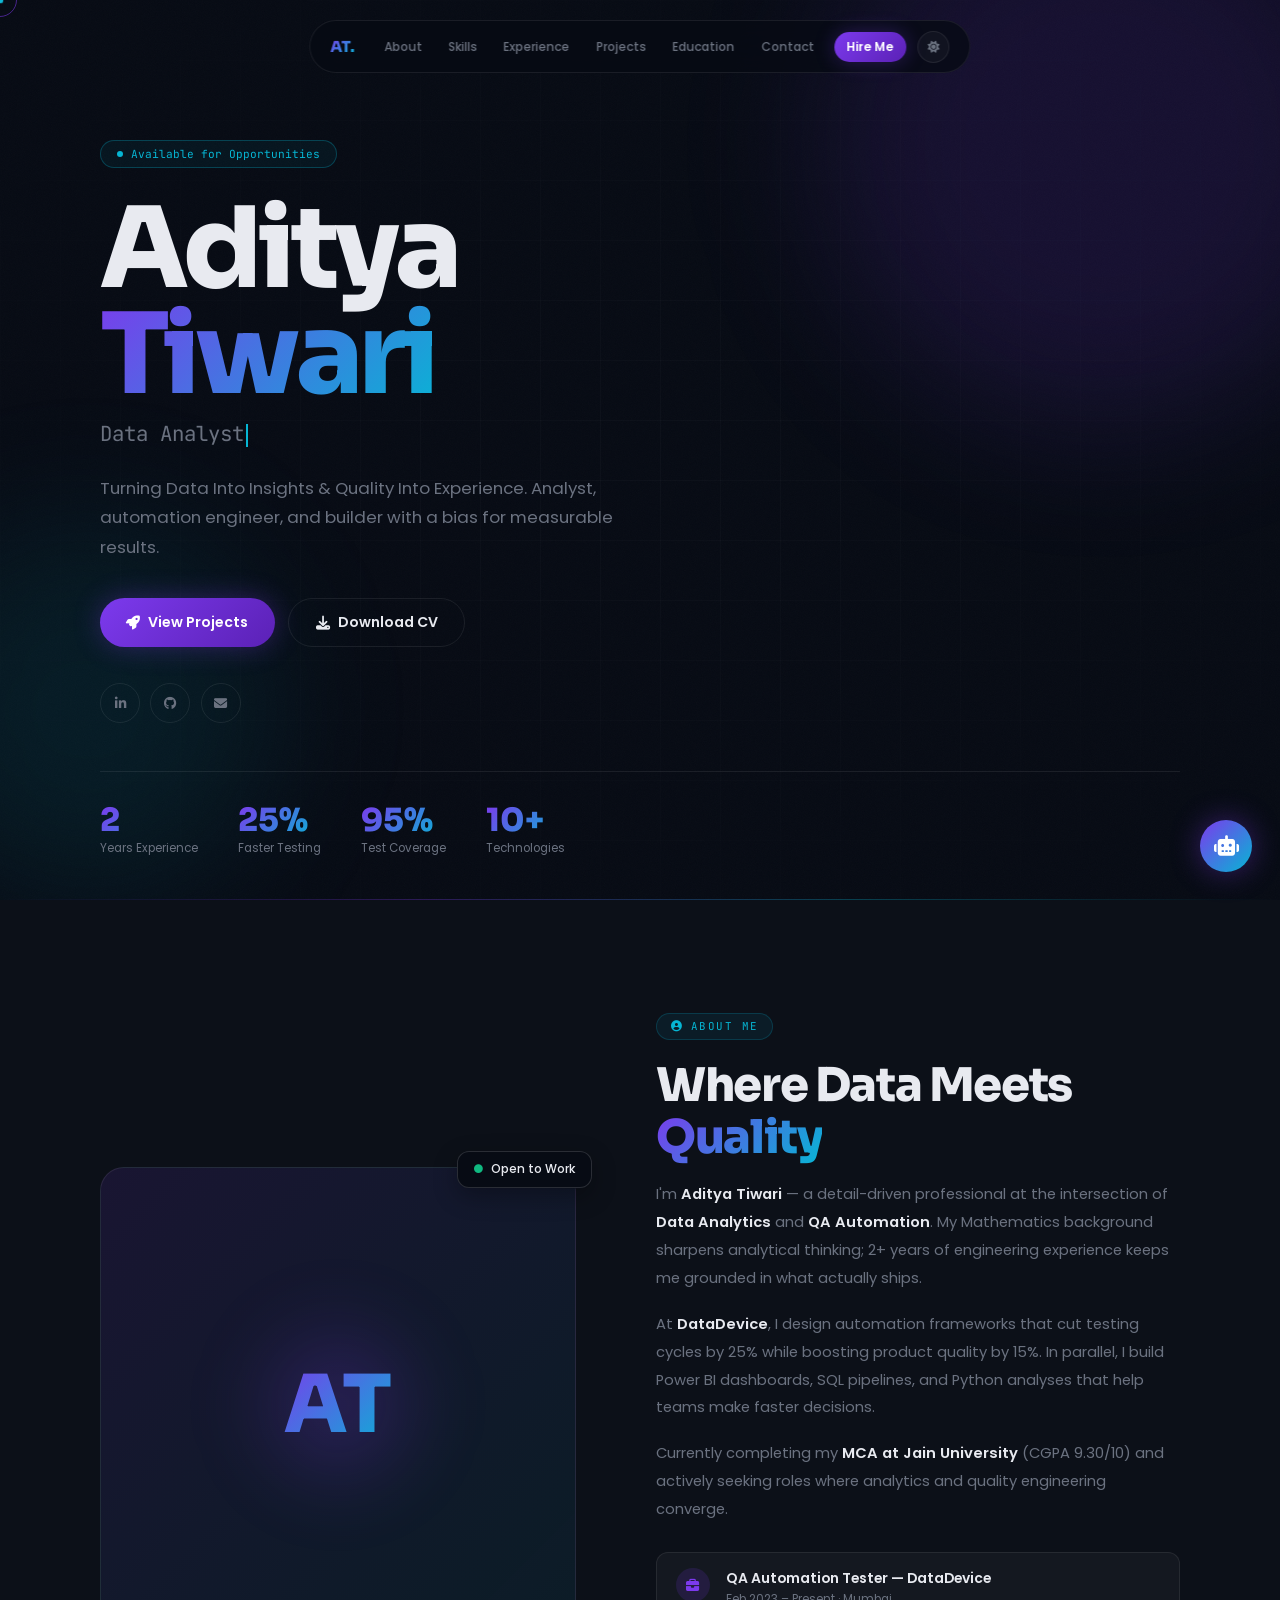
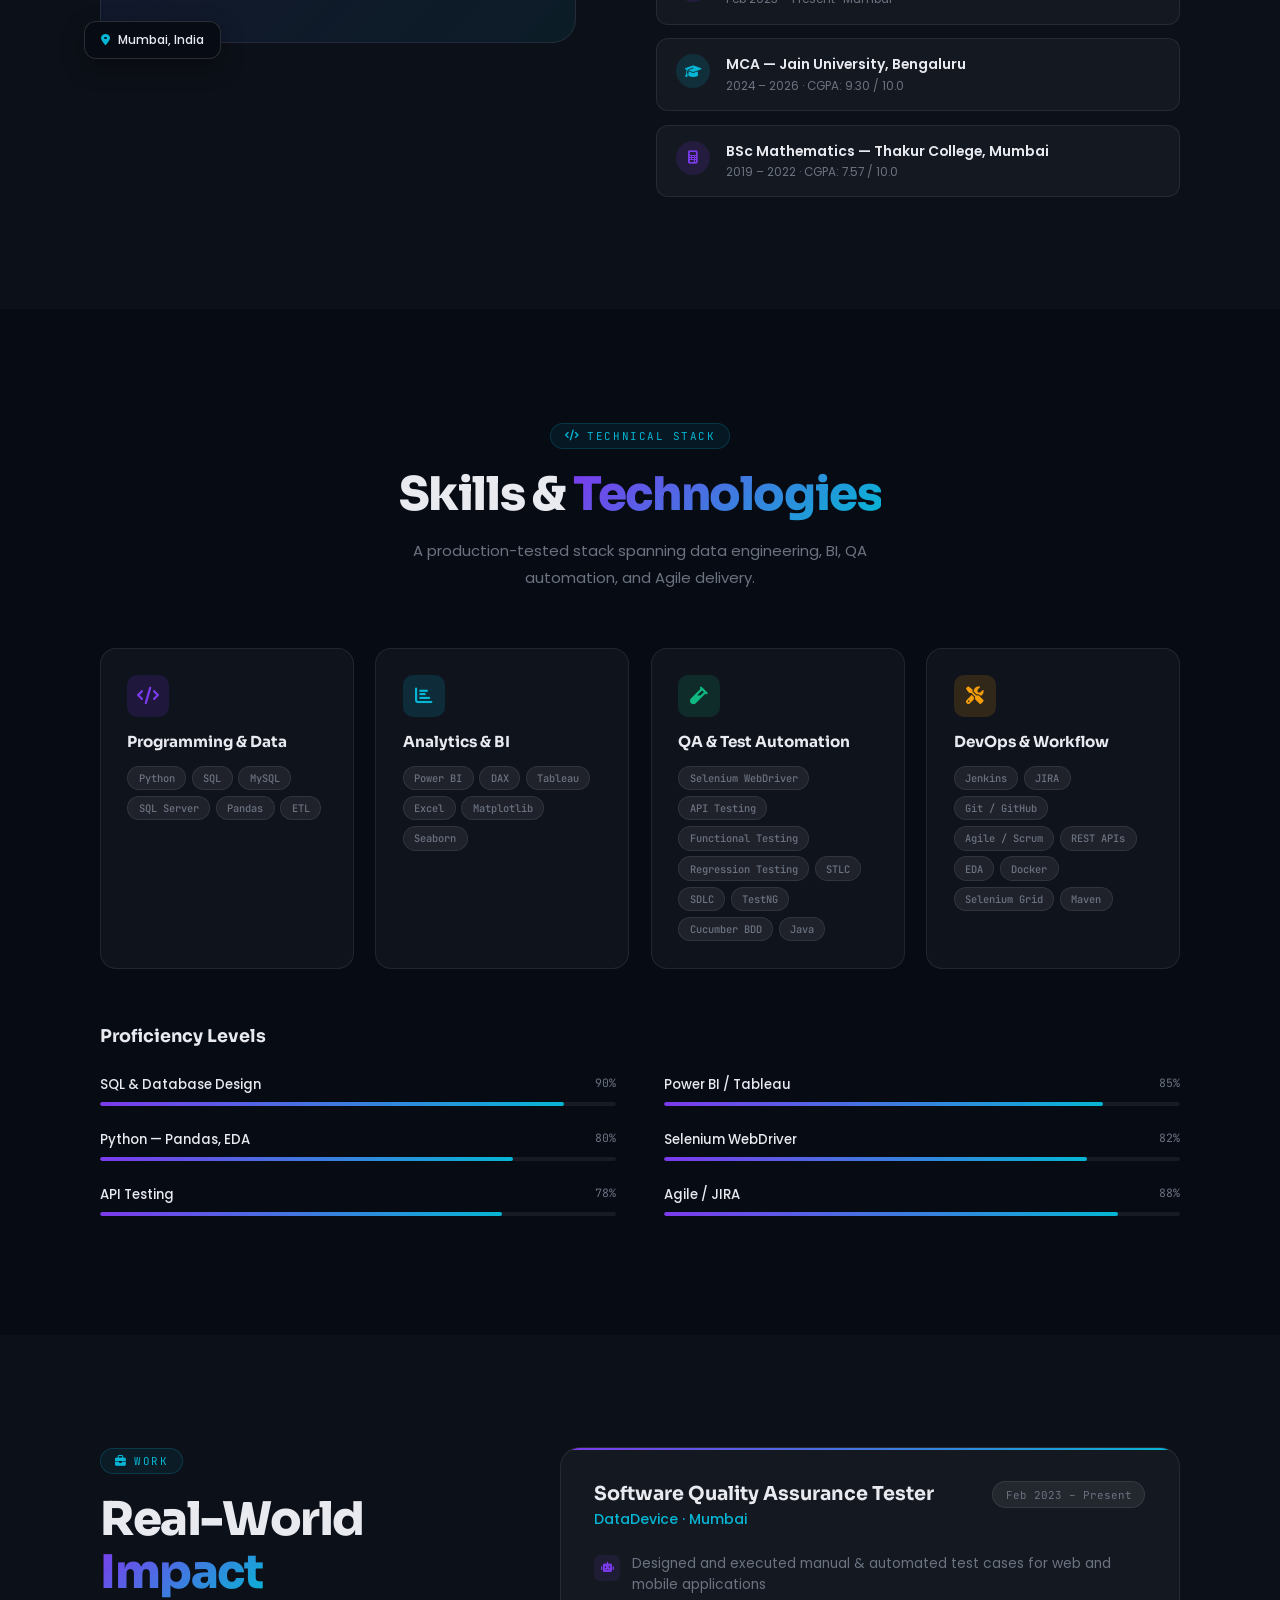
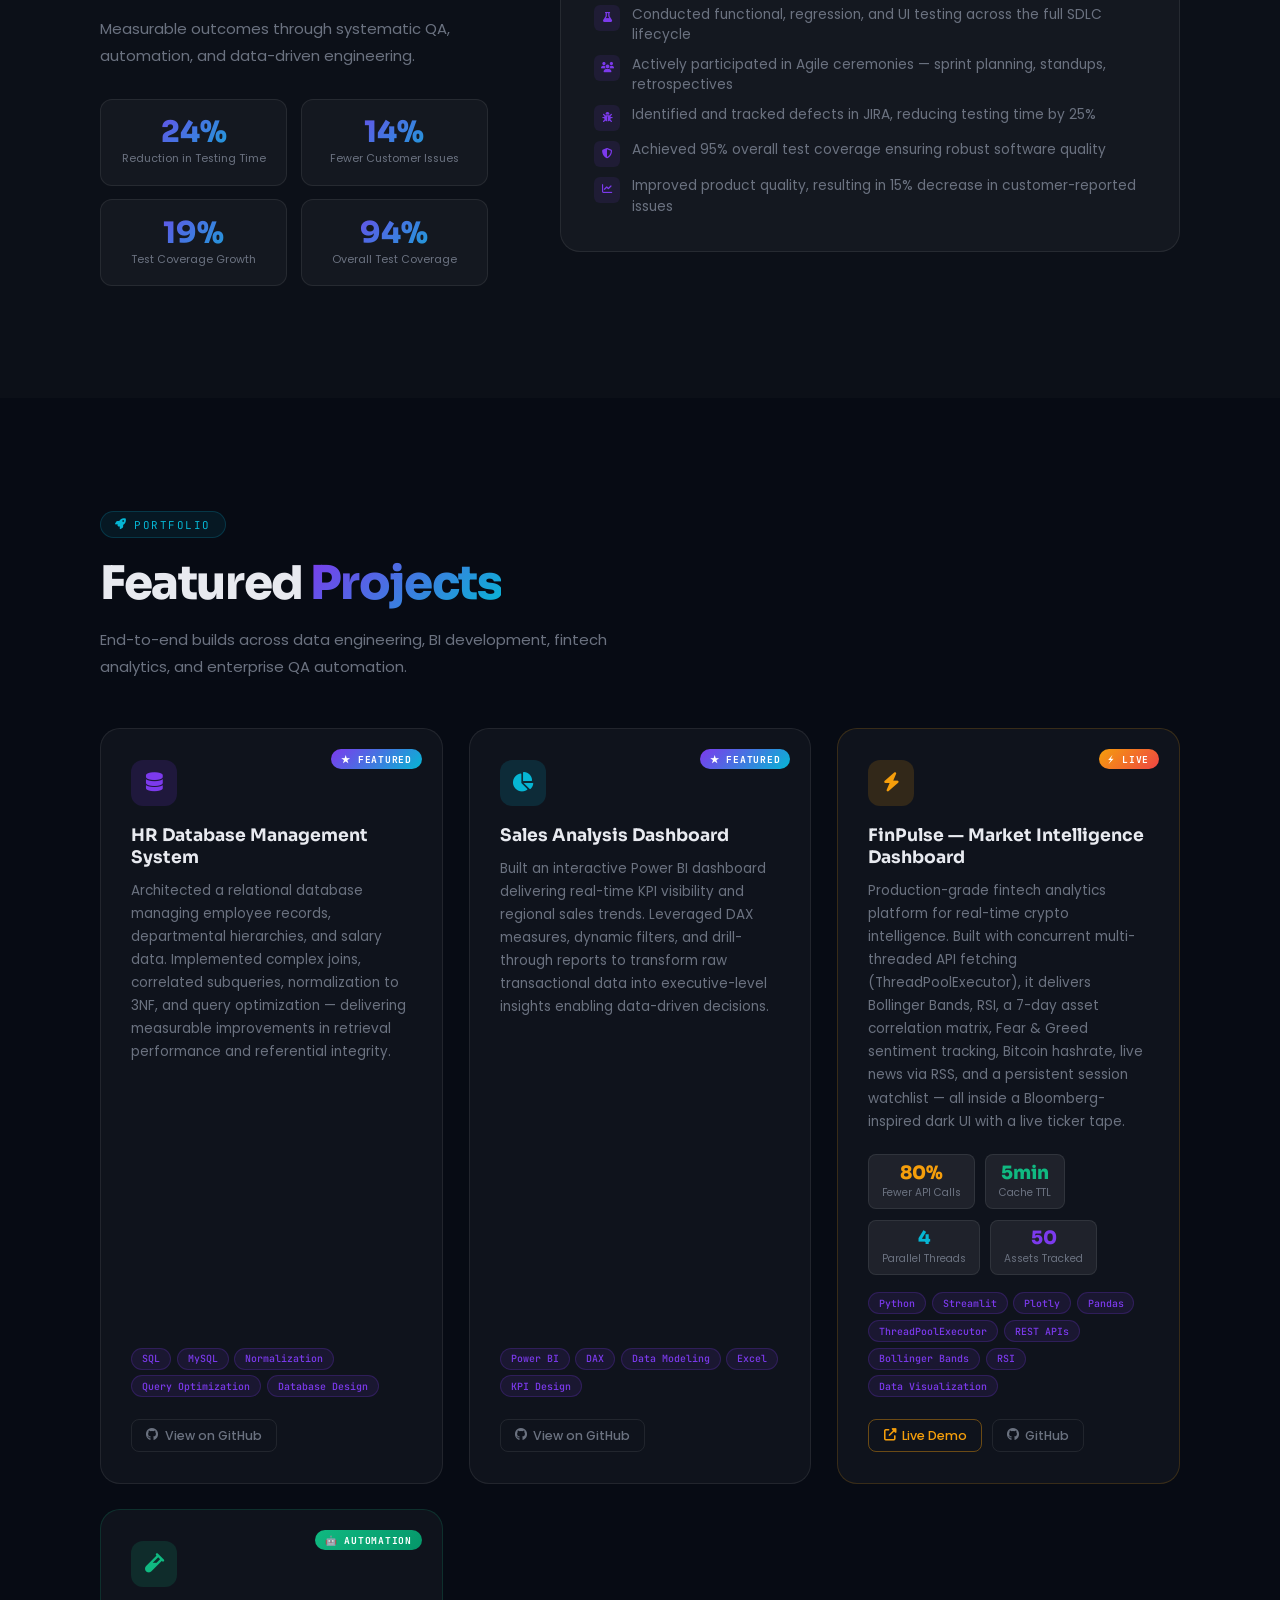
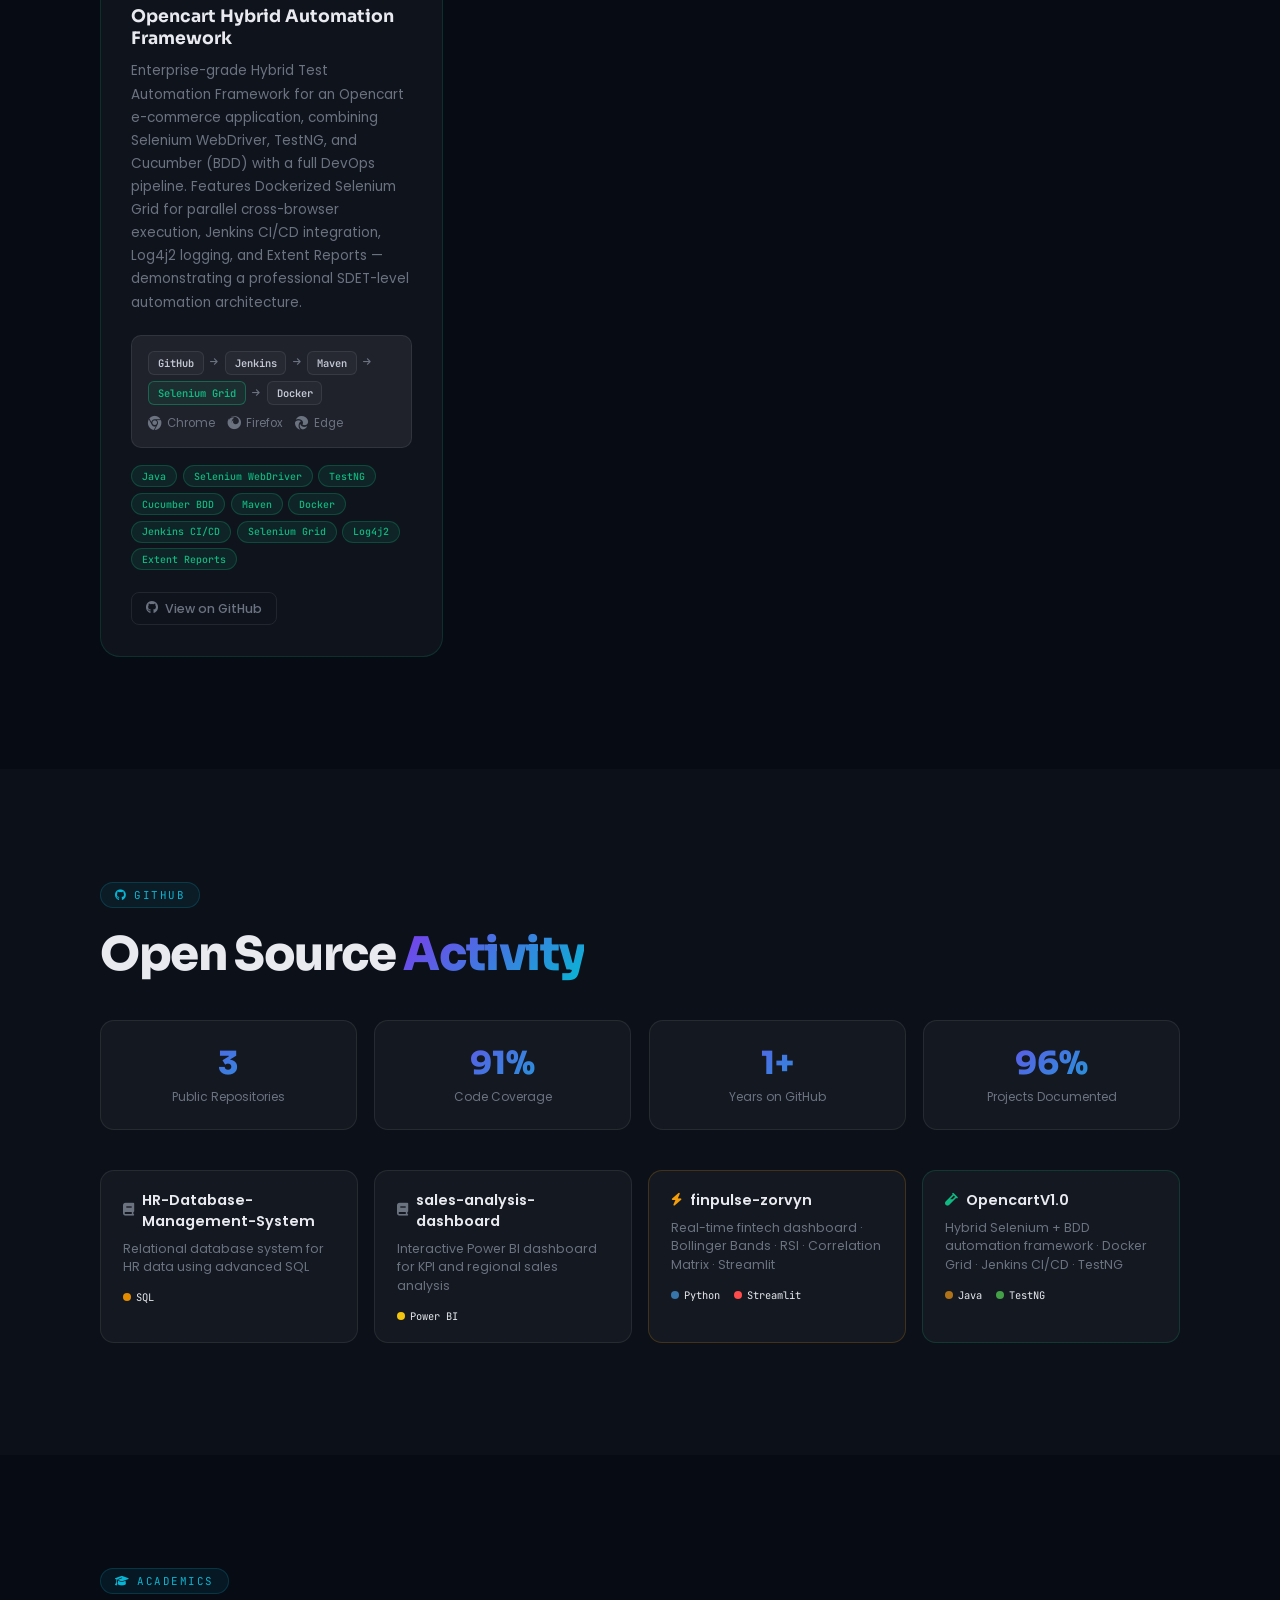
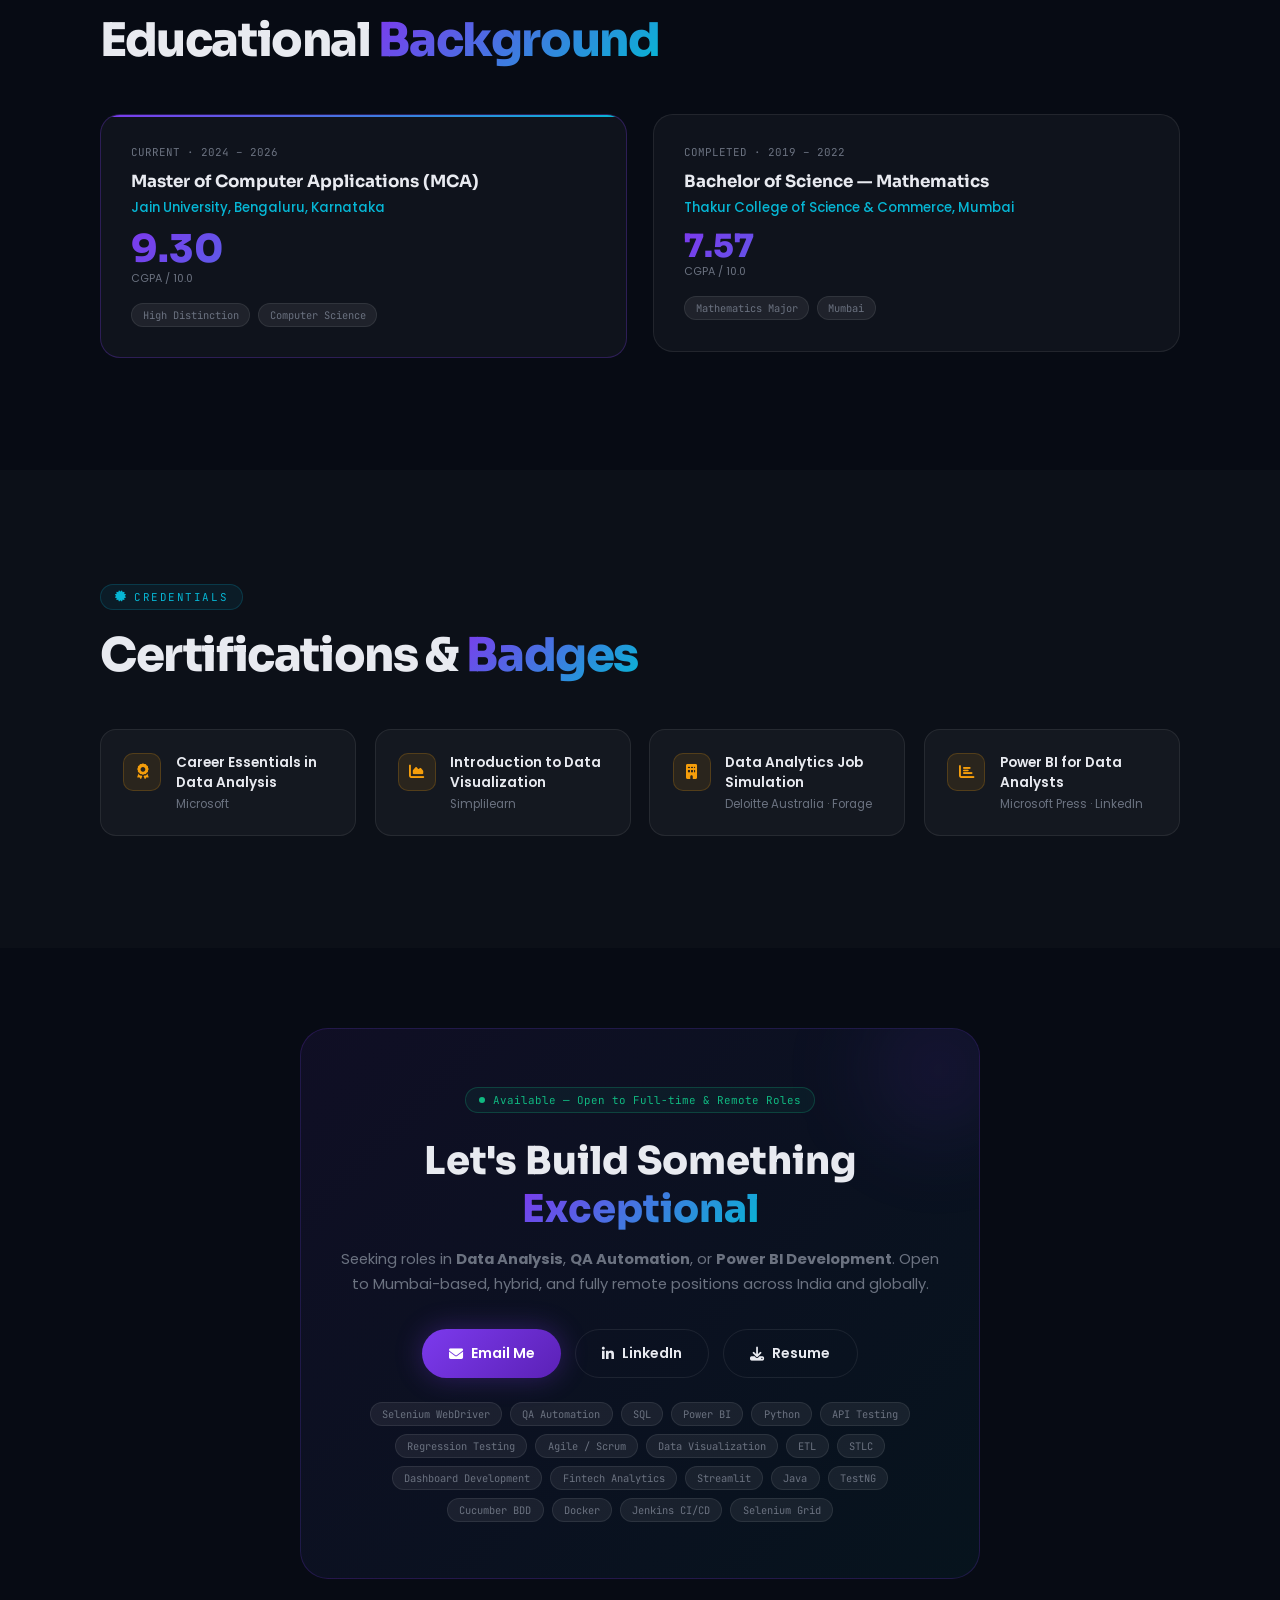
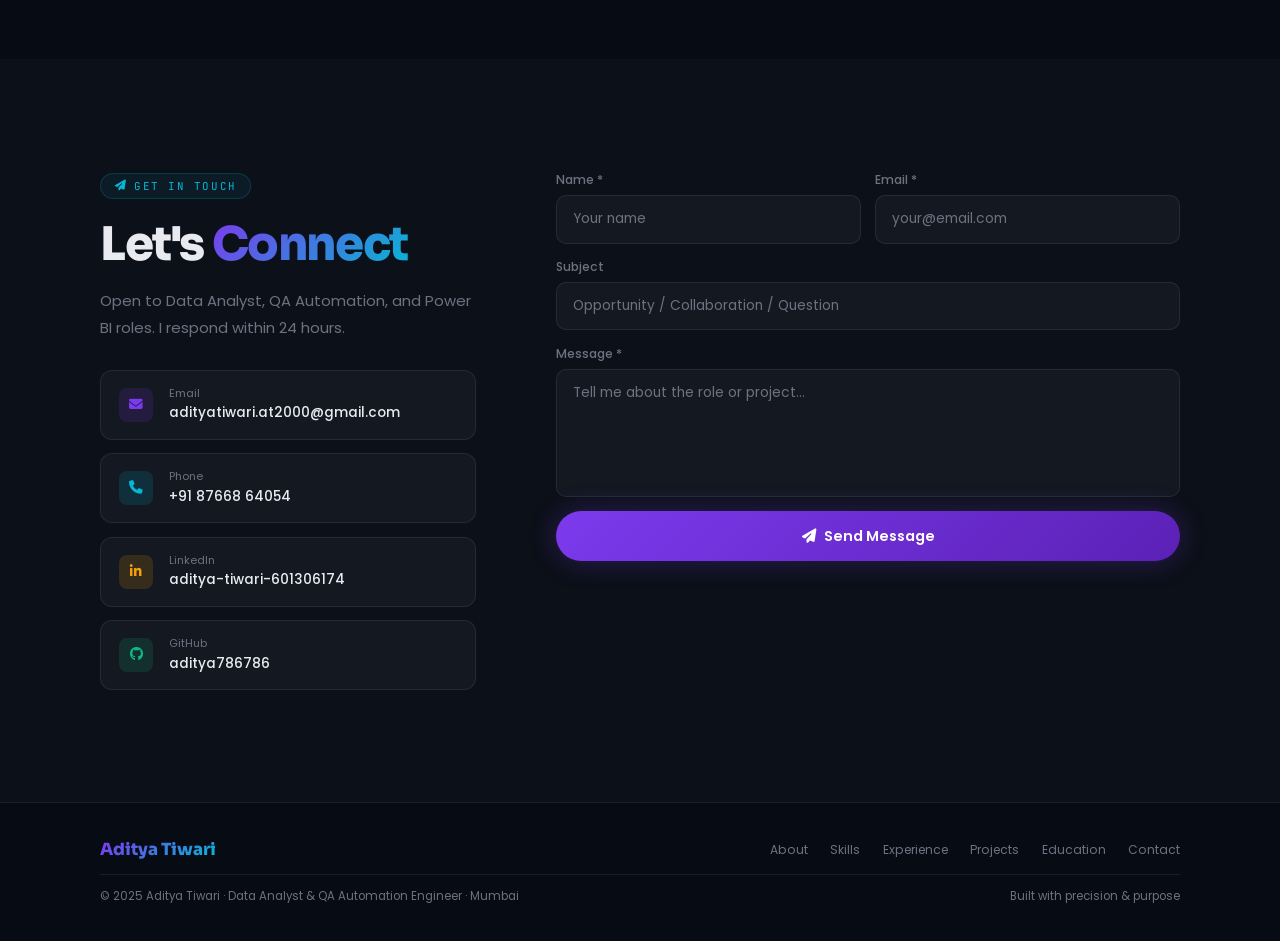
==== commit 92f1ca59: "Integrate Web3Forms for contact form submissions" ====
--- a/index.html
+++ b/index.html
@@ -11,13 +11,13 @@
   <meta property="og:type" content="website"/>
   <meta property="og:title" content="Aditya Tiwari | Data Analyst & QA Automation Engineer"/>
   <meta property="og:description" content="Turning Data Into Insights & Quality Into Experience. 2+ years at DataDevice. 95% test coverage. Power BI · SQL · Selenium · Python."/>
-  <meta property="og:url" content="https://adityatiwaricodes.github.io"/>
+  <meta property="og:url" content="https://aditya786786.github.io"/>
   <meta name="twitter:card" content="summary_large_image"/>
   <meta name="twitter:title" content="Aditya Tiwari | Data Analyst & QA Engineer"/>
   <meta name="twitter:description" content="Turning Data Into Insights & Quality Into Experience."/>
-  <link rel="canonical" href="https://adityatiwaricodes.github.io"/>
+  <link rel="canonical" href="https://aditya786786.github.io"/>
   <title>Aditya Tiwari | Data Analyst & QA Automation Engineer</title>
-  <script type="application/ld+json">{"@context":"https://schema.org","@type":"Person","name":"Aditya Tiwari","jobTitle":"Data Analyst & QA Automation Engineer","email":"adityatiwari.at2000@gmail.com","telephone":"+918766864054","url":"https://adityatiwaricodes.github.io","sameAs":["https://www.linkedin.com/in/aditya-tiwari-601306174","https://github.com/adityatiwaricodes"],"knowsAbout":["SQL","Python","Power BI","Tableau","Selenium WebDriver","API Testing","Data Analysis","QA Automation","Agile"]}</script>
+  <script type="application/ld+json">{"@context":"https://schema.org","@type":"Person","name":"Aditya Tiwari","jobTitle":"Data Analyst & QA Automation Engineer","email":"adityatiwari.at2000@gmail.com","telephone":"+918766864054","url":"https://aditya786786.github.io","sameAs":["https://www.linkedin.com/in/aditya-tiwari-601306174","https://github.com/aditya786786"],"knowsAbout":["SQL","Python","Power BI","Tableau","Selenium WebDriver","API Testing","Data Analysis","QA Automation","Agile"]}</script>
   <link rel="preconnect" href="https://fonts.googleapis.com"/>
   <link rel="preconnect" href="https://fonts.gstatic.com" crossorigin/>
   <link href="https://fonts.googleapis.com/css2?family=Sora:wght@300;400;600;700;800&family=Poppins:wght@300;400;500;600&family=JetBrains+Mono:wght@400;500&display=swap" rel="stylesheet"/>
@@ -443,7 +443,7 @@
     </div>
     <div class="hsoc" aria-label="Social links">
       <a href="https://www.linkedin.com/in/aditya-tiwari-601306174" target="_blank" rel="noopener noreferrer" class="hsi" aria-label="LinkedIn profile"><i class="fab fa-linkedin-in"></i></a>
-      <a href="https://github.com/adityatiwaricodes" target="_blank" rel="noopener noreferrer" class="hsi" aria-label="GitHub profile"><i class="fab fa-github"></i></a>
+      <a href="https://github.com/aditya786786" target="_blank" rel="noopener noreferrer" class="hsi" aria-label="GitHub profile"><i class="fab fa-github"></i></a>
       <a href="mailto:adityatiwari.at2000@gmail.com" class="hsi" aria-label="Send email"><i class="fas fa-envelope"></i></a>
     </div>
     <div class="hsts" aria-label="Key metrics">
@@ -568,7 +568,7 @@
         <h3 class="ptt">HR Database Management System</h3>
         <p class="pd">Architected a relational database managing employee records, departmental hierarchies, and salary data. Implemented complex joins, correlated subqueries, normalization to 3NF, and query optimization — delivering measurable improvements in retrieval performance and referential integrity.</p>
         <div class="pts"><span class="ptch">SQL</span><span class="ptch">MySQL</span><span class="ptch">Normalization</span><span class="ptch">Query Optimization</span><span class="ptch">Database Design</span></div>
-        <div class="pl"><a href="https://github.com/adityatiwaricodes/HR-Database-Management-System-Using-SQL" target="_blank" rel="noopener noreferrer" class="pli"><i class="fab fa-github" aria-hidden="true"></i> View on GitHub</a></div>
+        <div class="pl"><a href="https://github.com/aditya786786/HR-Database-Management-System-Using-SQL" target="_blank" rel="noopener noreferrer" class="pli"><i class="fab fa-github" aria-hidden="true"></i> View on GitHub</a></div>
       </article>
       <article class="pc rev">
         <div class="fbdg" aria-label="Featured project">★ Featured</div>
@@ -576,7 +576,7 @@
         <h3 class="ptt">Sales Analysis Dashboard</h3>
         <p class="pd">Built an interactive Power BI dashboard delivering real-time KPI visibility and regional sales trends. Leveraged DAX measures, dynamic filters, and drill-through reports to transform raw transactional data into executive-level insights enabling data-driven decisions.</p>
         <div class="pts"><span class="ptch">Power BI</span><span class="ptch">DAX</span><span class="ptch">Data Modeling</span><span class="ptch">Excel</span><span class="ptch">KPI Design</span></div>
-        <div class="pl"><a href="https://github.com/adityatiwaricodes/sales-analysis-dashboard" target="_blank" rel="noopener noreferrer" class="pli"><i class="fab fa-github" aria-hidden="true"></i> View on GitHub</a></div>
+        <div class="pl"><a href="https://github.com/aditya786786/sales-analysis-dashboard" target="_blank" rel="noopener noreferrer" class="pli"><i class="fab fa-github" aria-hidden="true"></i> View on GitHub</a></div>
       </article>
 
       <article class="pc rev fp-card">
@@ -599,7 +599,7 @@
           <a href="https://finpulse-dashboard-6tsbgtgxzrwsl4bwetbf5a.streamlit.app/" target="_blank" rel="noopener noreferrer" class="pli fp-demo-btn">
             <i class="fas fa-external-link-alt" aria-hidden="true"></i> Live Demo
           </a>
-          <a href="https://github.com/adityatiwaricodes/finpulse-zorvyn" target="_blank" rel="noopener noreferrer" class="pli">
+          <a href="https://github.com/aditya786786/finpulse-zorvyn" target="_blank" rel="noopener noreferrer" class="pli">
             <i class="fab fa-github" aria-hidden="true"></i> GitHub
           </a>
         </div>
@@ -636,7 +636,7 @@
           <span class="ptch oc-tech">Log4j2</span><span class="ptch oc-tech">Extent Reports</span>
         </div>
         <div class="pl">
-          <a href="https://github.com/adityatiwaricodes/OpencartV1.0" target="_blank" rel="noopener noreferrer" class="pli">
+          <a href="https://github.com/aditya786786/OpencartV1.0" target="_blank" rel="noopener noreferrer" class="pli">
             <i class="fab fa-github" aria-hidden="true"></i> View on GitHub
           </a>
         </div>
@@ -657,22 +657,22 @@
       <div class="ghs rev"><div class="ghn" data-count="100" data-suf="%">0</div><div class="ghl">Projects Documented</div></div>
     </div>
     <div class="ghr">
-      <a href="https://github.com/adityatiwaricodes/HR-Database-Management-System-Using-SQL" target="_blank" rel="noopener noreferrer" class="ghrc rev">
+      <a href="https://github.com/aditya786786/HR-Database-Management-System-Using-SQL" target="_blank" rel="noopener noreferrer" class="ghrc rev">
         <div class="ghrn"><i class="fas fa-book" aria-hidden="true"></i> HR-Database-Management-System</div>
         <div class="ghrd">Relational database system for HR data using advanced SQL</div>
         <div class="ghrm"><span class="ghrl"><span class="ld" style="background:#e38c00"></span>SQL</span></div>
       </a>
-      <a href="https://github.com/adityatiwaricodes/sales-analysis-dashboard" target="_blank" rel="noopener noreferrer" class="ghrc rev">
+      <a href="https://github.com/aditya786786/sales-analysis-dashboard" target="_blank" rel="noopener noreferrer" class="ghrc rev">
         <div class="ghrn"><i class="fas fa-book" aria-hidden="true"></i> sales-analysis-dashboard</div>
         <div class="ghrd">Interactive Power BI dashboard for KPI and regional sales analysis</div>
         <div class="ghrm"><span class="ghrl"><span class="ld" style="background:#f1c40f"></span>Power BI</span></div>
       </a>
-      <a href="https://github.com/adityatiwaricodes/finpulse-zorvyn" target="_blank" rel="noopener noreferrer" class="ghrc rev" style="border-color:rgba(245,158,11,.2)">
+      <a href="https://github.com/aditya786786/finpulse-zorvyn" target="_blank" rel="noopener noreferrer" class="ghrc rev" style="border-color:rgba(245,158,11,.2)">
         <div class="ghrn"><i class="fas fa-bolt" style="color:var(--amber)"></i> finpulse-zorvyn</div>
         <div class="ghrd">Real-time fintech dashboard · Bollinger Bands · RSI · Correlation Matrix · Streamlit</div>
         <div class="ghrm"><span class="ghrl"><span class="ld" style="background:#3776AB"></span>Python</span><span class="ghrl"><span class="ld" style="background:#FF4B4B"></span>Streamlit</span></div>
       </a>
-      <a href="https://github.com/adityatiwaricodes/OpencartV1.0" target="_blank" rel="noopener noreferrer" class="ghrc rev" style="border-color:rgba(16,185,129,.2)">
+      <a href="https://github.com/aditya786786/OpencartV1.0" target="_blank" rel="noopener noreferrer" class="ghrc rev" style="border-color:rgba(16,185,129,.2)">
         <div class="ghrn"><i class="fas fa-vial" style="color:var(--green)"></i> OpencartV1.0</div>
         <div class="ghrd">Hybrid Selenium + BDD automation framework · Docker Grid · Jenkins CI/CD · TestNG</div>
         <div class="ghrm"><span class="ghrl"><span class="ld" style="background:#b07219"></span>Java</span><span class="ghrl"><span class="ld" style="background:#43A047"></span>TestNG</span></div>
@@ -769,14 +769,15 @@
             <div class="cico ia" aria-hidden="true"><i class="fab fa-linkedin-in"></i></div>
             <div><div class="clb">LinkedIn</div><div class="cvl">aditya-tiwari-601306174</div></div>
           </a>
-          <a href="https://github.com/adityatiwaricodes" target="_blank" rel="noopener noreferrer" class="cit">
+          <a href="https://github.com/aditya786786" target="_blank" rel="noopener noreferrer" class="cit">
             <div class="cico ig" aria-hidden="true"><i class="fab fa-github"></i></div>
-            <div><div class="clb">GitHub</div><div class="cvl">adityatiwaricodes</div></div>
+            <div><div class="clb">GitHub</div><div class="cvl">aditya786786</div></div>
           </a>
         </div>
       </div>
       <div class="rev">
         <form class="cf" id="cform" novalidate aria-label="Contact form">
+          <input type="checkbox" name="botcheck" style="display:none" tabindex="-1" autocomplete="off"/>
           <div class="fgr">
             <div class="fg"><label for="fn">Name *</label><input type="text" id="fn" name="name" placeholder="Your name" required autocomplete="name"/></div>
             <div class="fg"><label for="fe">Email *</label><input type="email" id="fe" name="email" placeholder="your@email.com" required autocomplete="email"/></div>
@@ -952,26 +953,52 @@
   setTimeout(tick,1400);
 })();
 
-/* CONTACT FORM */
-document.getElementById('cform').addEventListener('submit',function(e){
+/* CONTACT FORM — Web3Forms (no backend needed) */
+document.getElementById('cform').addEventListener('submit',async function(e){
   e.preventDefault();
   var name=document.getElementById('fn').value.trim();
   var email=document.getElementById('fe').value.trim();
+  var subject=document.getElementById('fs').value.trim();
   var msg=document.getElementById('fm').value.trim();
   var fmsg=document.getElementById('fmsg');
   fmsg.className='';fmsg.style.display='none';
-  if(!name||!email||!msg){fmsg.textContent='Please fill in all required fields.';fmsg.className='er';return}
-  if(!/^[^\s@]+@[^\s@]+\.[^\s@]+$/.test(email)){fmsg.textContent='Please enter a valid email address.';fmsg.className='er';return}
+  if(!name||!email||!msg){fmsg.textContent='Please fill in all required fields.';fmsg.className='er';fmsg.style.display='block';return}
+  if(!/^[^\s@]+@[^\s@]+\.[^\s@]+$/.test(email)){fmsg.textContent='Please enter a valid email address.';fmsg.className='er';fmsg.style.display='block';return}
   var sub=document.getElementById('csub'),bt=document.getElementById('cbt');
   sub.disabled=true;bt.textContent='Sending\u2026';
-  /* Wire up Formspree: replace action="#" with action="https://formspree.io/f/YOUR_ID" */
-  setTimeout(function(){
+
+  try{
+    var formData=new FormData();
+    formData.append('access_key','0922478b-200a-45b5-8c3e-418e57d95970');
+    formData.append('name',name);
+    formData.append('email',email);
+    formData.append('subject',subject||('New message from '+name+' \u2014 Portfolio'));
+    formData.append('message',msg);
+    formData.append('from_name','Portfolio Contact Form');
+
+    var response=await fetch('https://api.web3forms.com/submit',{
+      method:'POST',
+      headers:{Accept:'application/json'},
+      body:formData
+    });
+    var data=await response.json();
+
+    if(data.success){
+      fmsg.textContent='\u2705 Message sent! I\u2019ll reply within 24\u00a0hours.';
+      fmsg.className='ok';
+      document.getElementById('cform').reset();
+    }else{
+      fmsg.textContent='\u26A0\uFE0F Something went wrong. Please email me directly.';
+      fmsg.className='er';
+    }
+  }catch(err){
+    fmsg.textContent='\u26A0\uFE0F Could not send message. Please email me directly.';
+    fmsg.className='er';
+  }finally{
     sub.disabled=false;bt.textContent='Send Message';
-    document.getElementById('cform').reset();
-    fmsg.textContent='\u2705 Message sent! I\u2019ll reply within 24\u00a0hours.';
-    fmsg.className='ok';
+    fmsg.style.display='block';
     setTimeout(function(){fmsg.style.display='none';fmsg.className=''},6000);
-  },1200);
+  }
 });
 
 /* AI CHATBOT */
